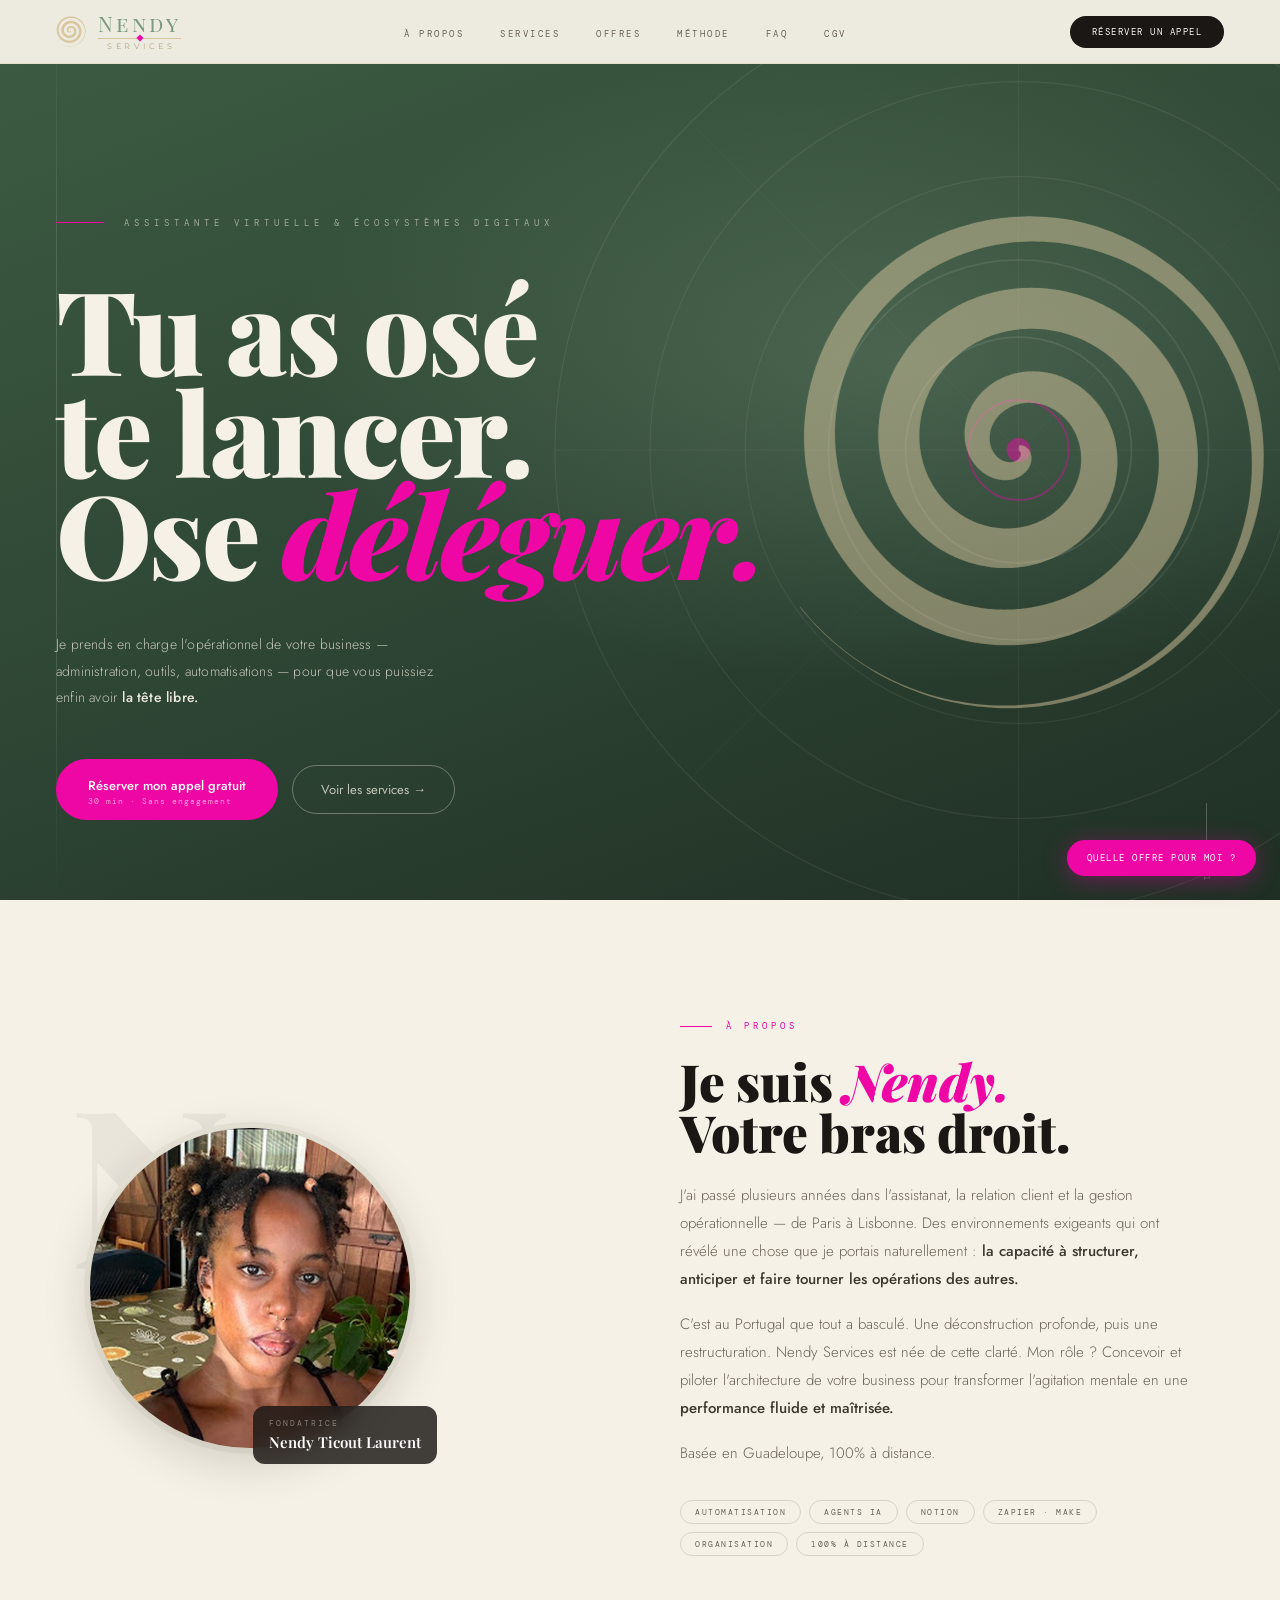
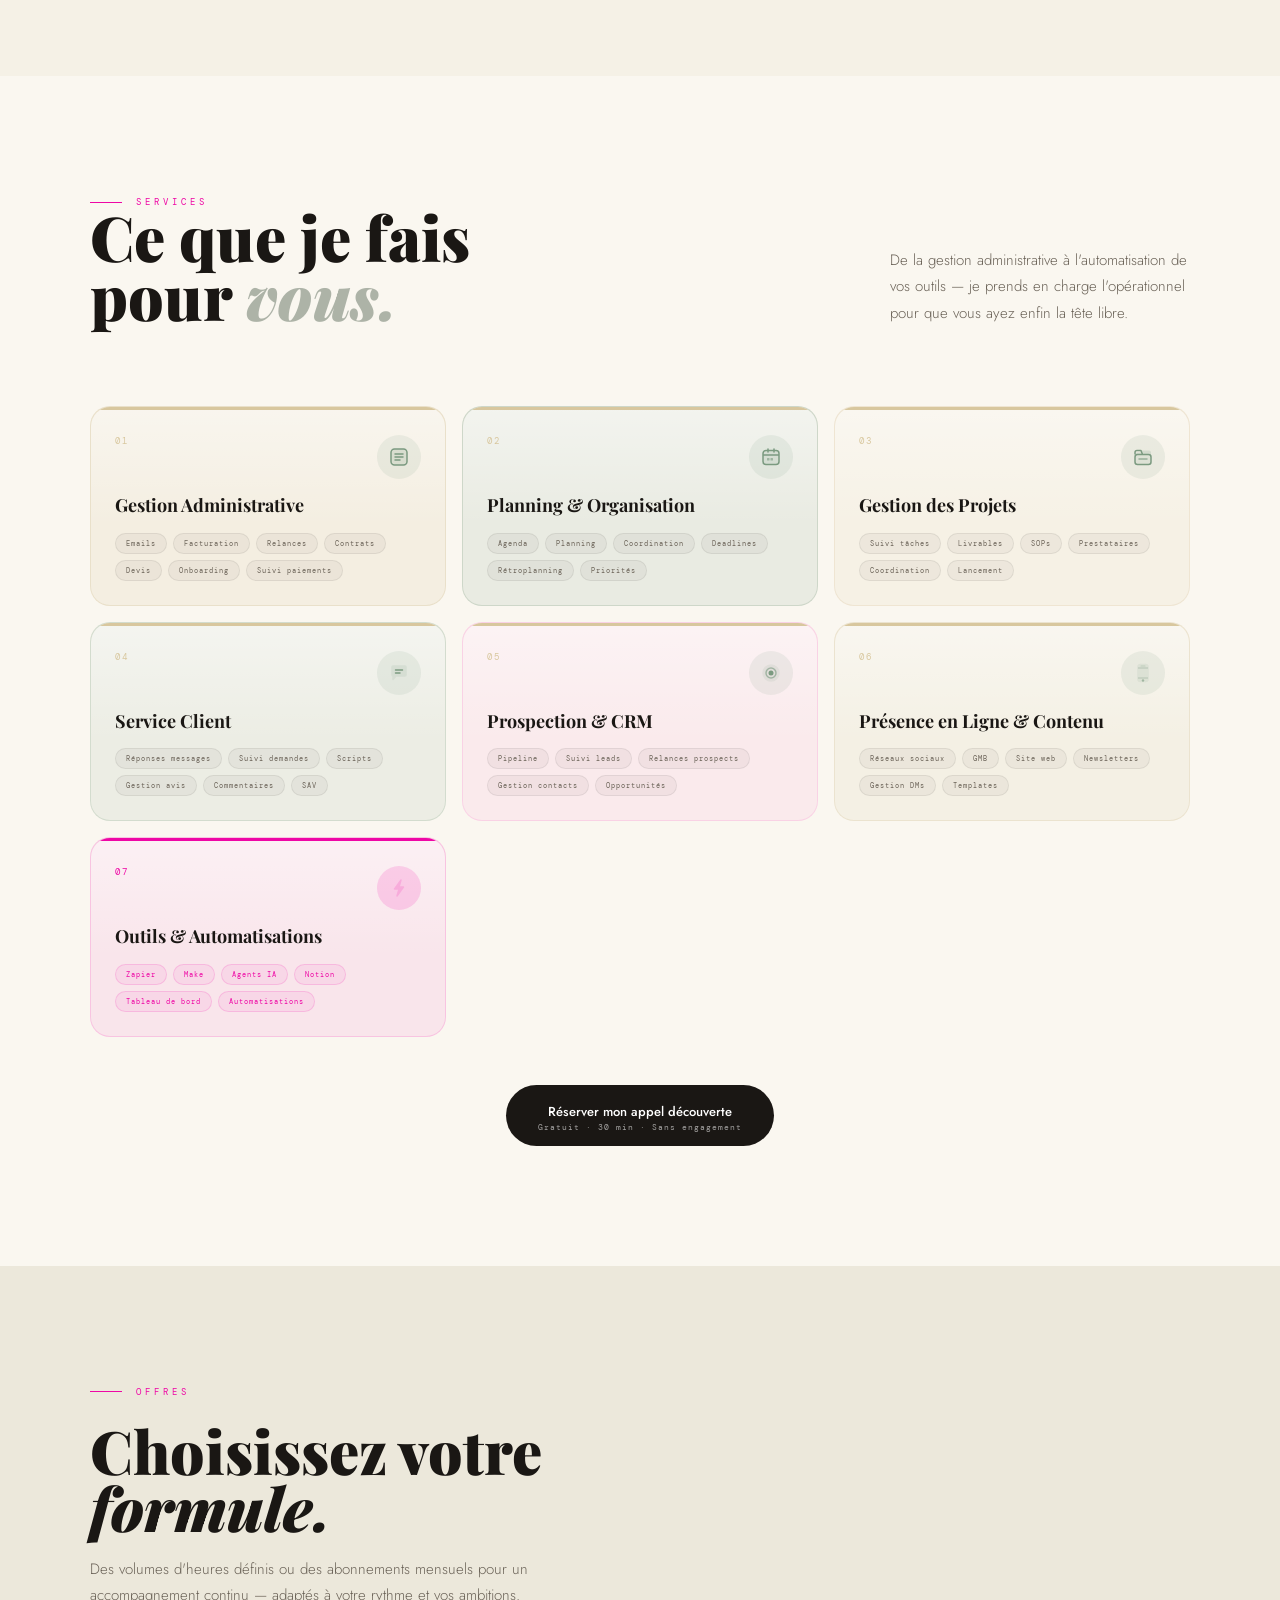
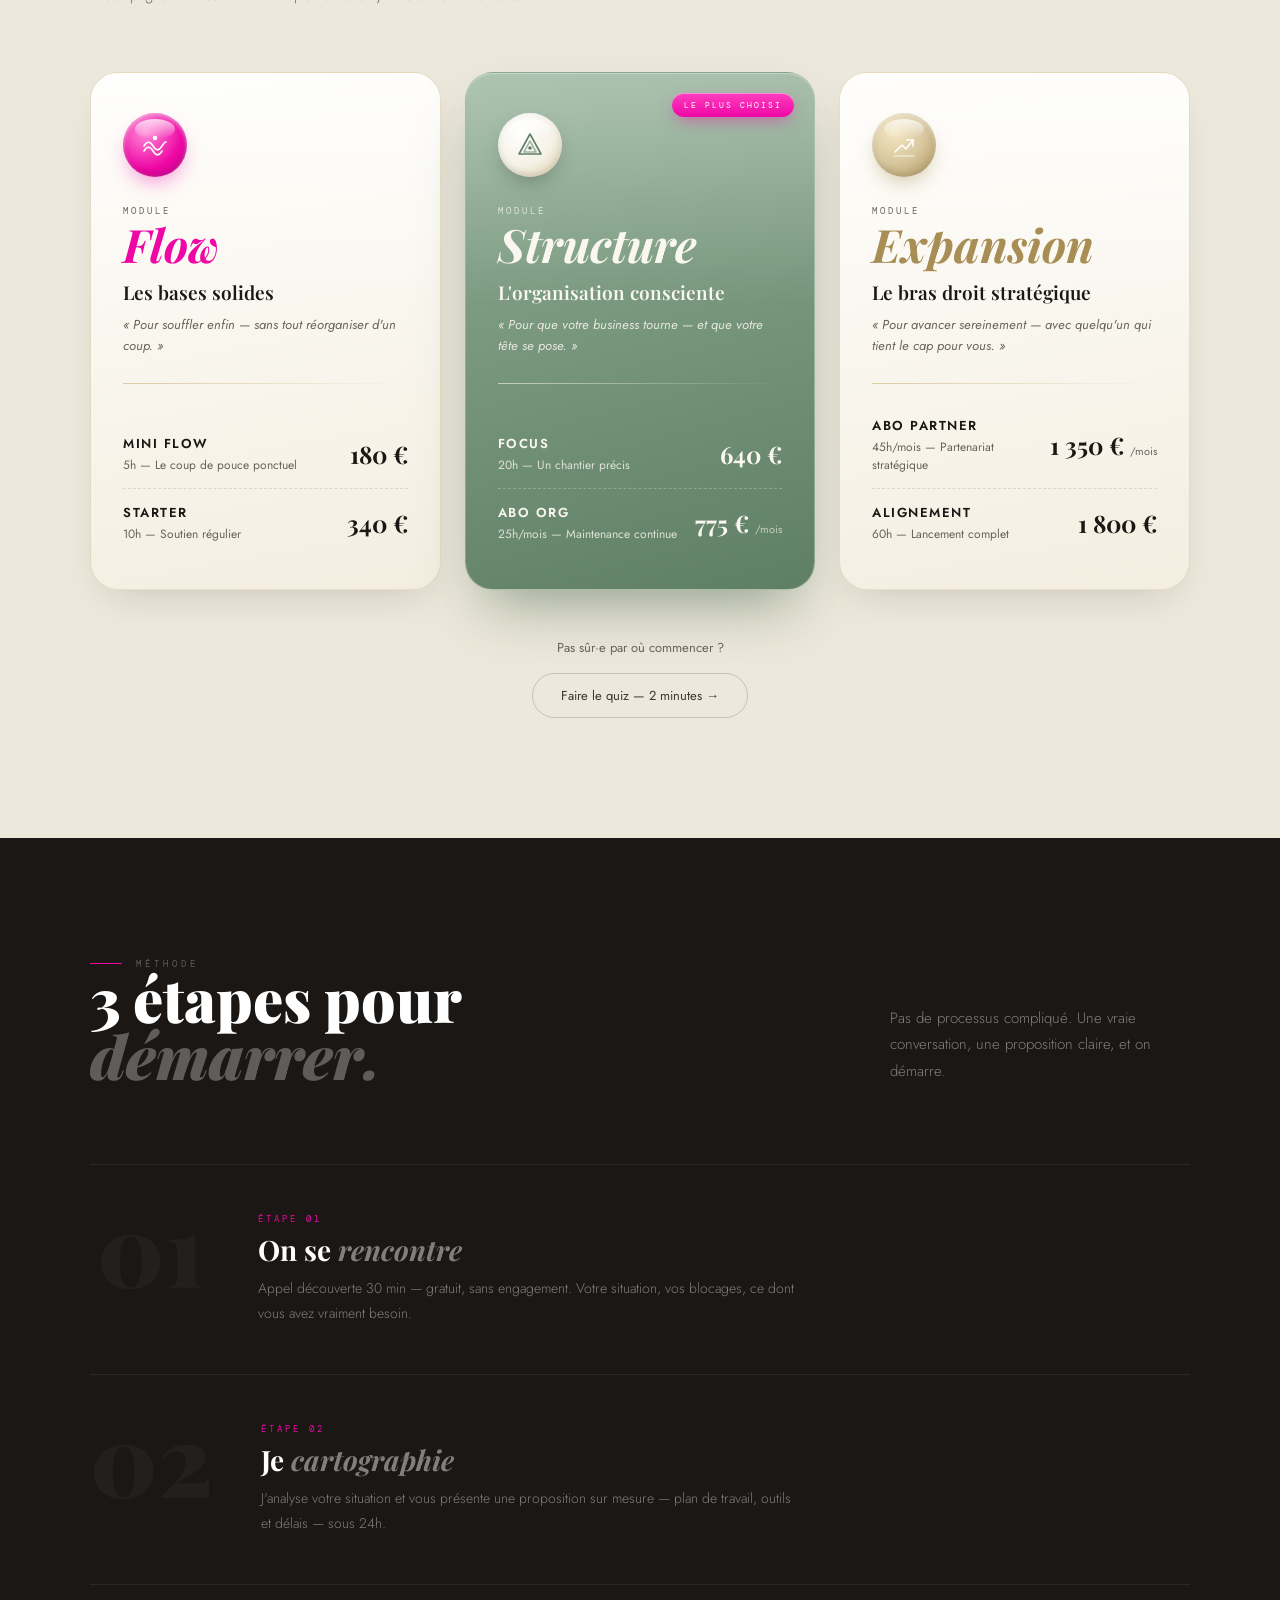
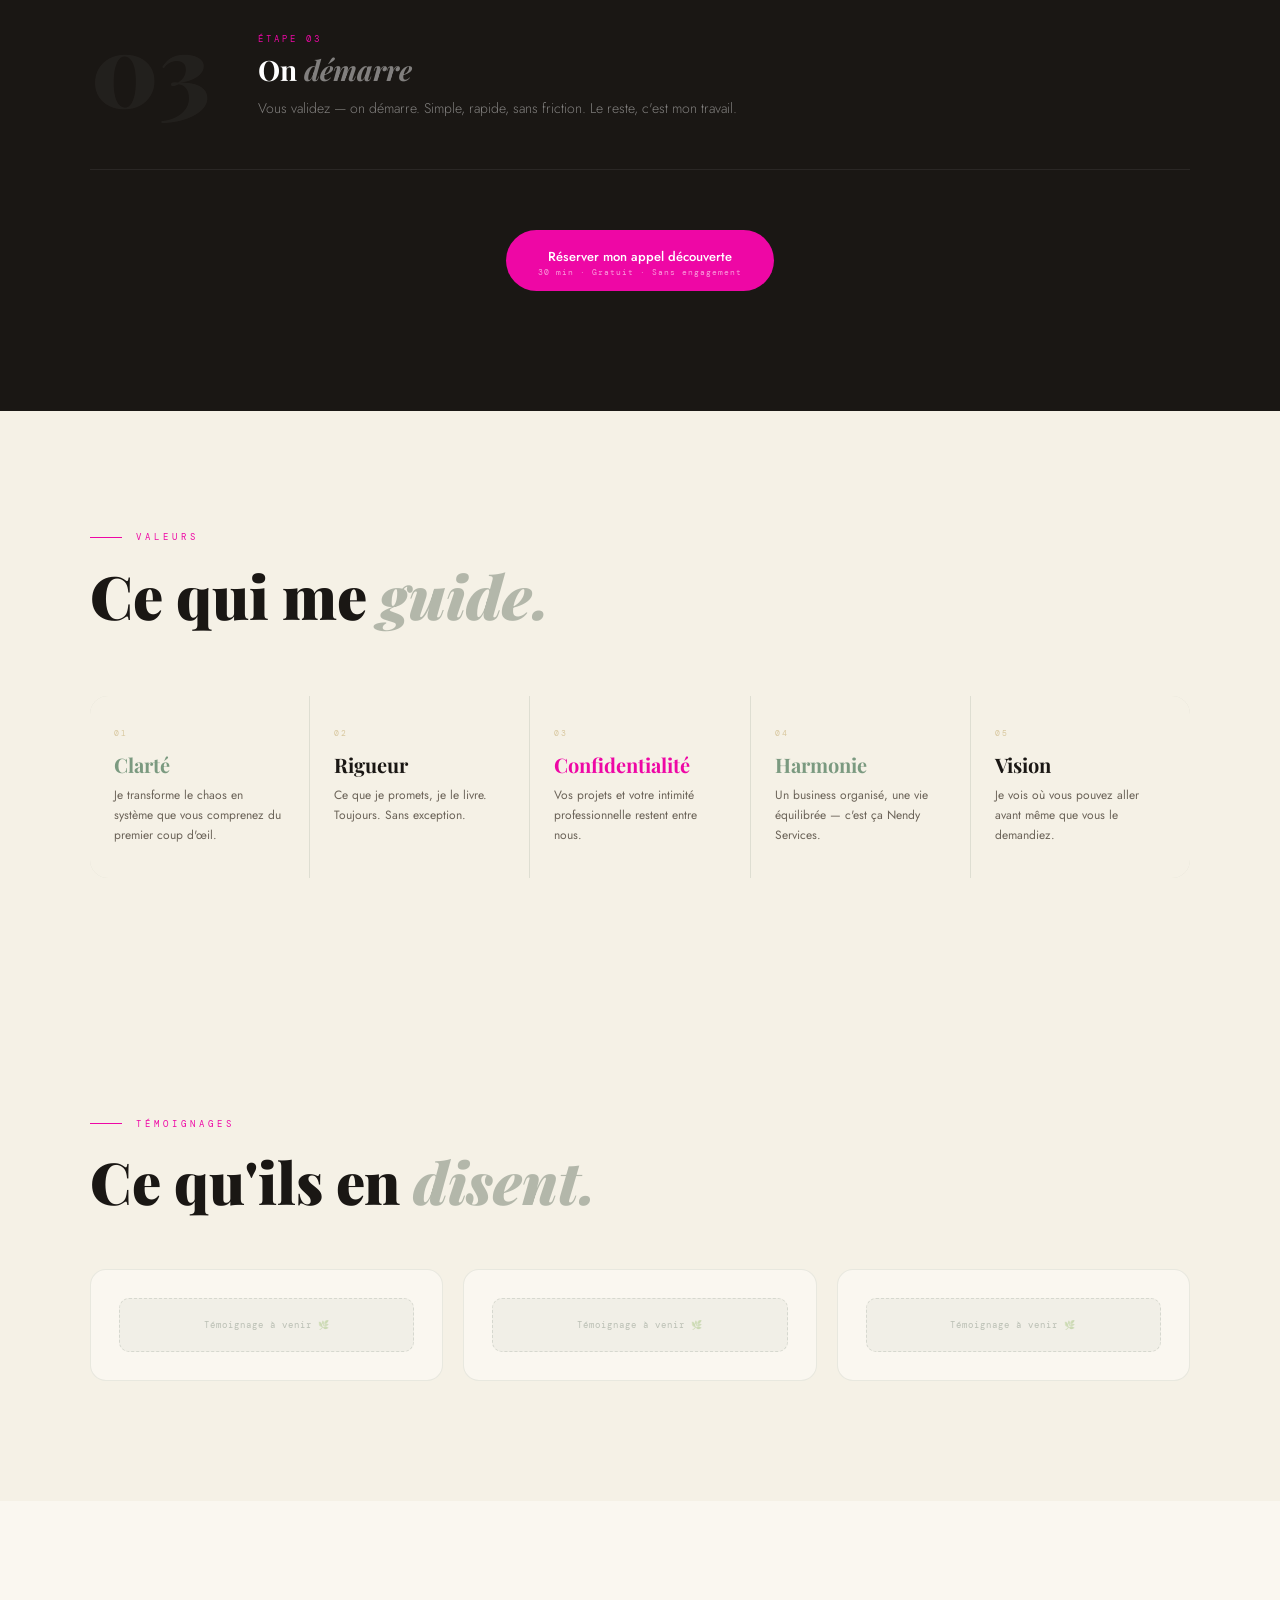
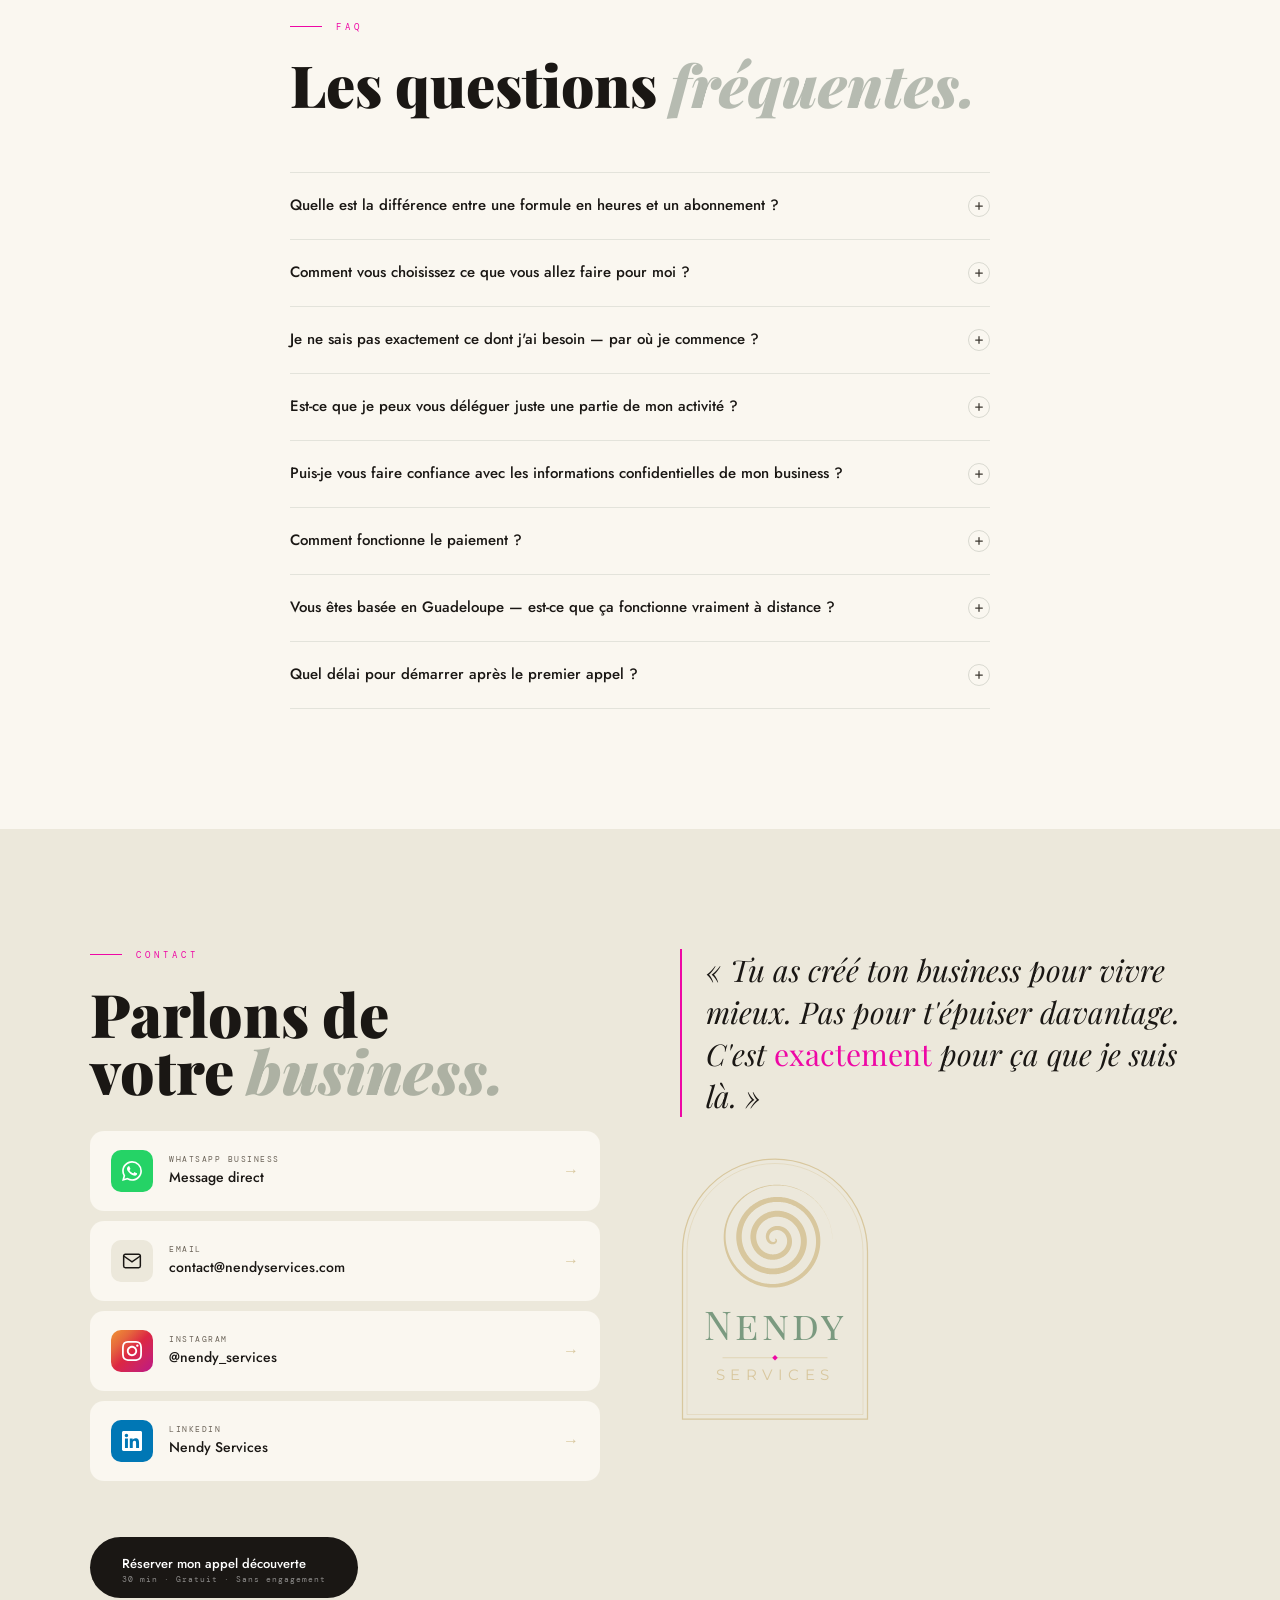
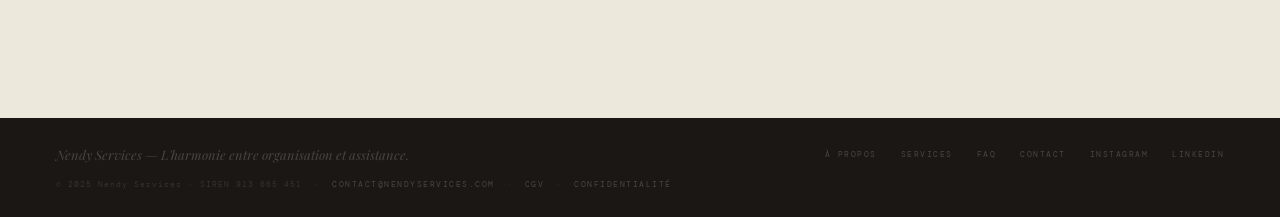
==== index.html @ 677d1569 "Nouveau logo 2026 : spirale en favicon et dans le menu, logo arche dans Contact, spirale du hero Co-" ====
<!DOCTYPE html>
<html lang="fr">
<head>
<meta charset="UTF-8">
<meta name="viewport" content="width=device-width, initial-scale=1.0">
<title>Nendy Services</title>
<link rel="icon" type="image/svg+xml" href="img/nendy-spirale.svg">
<link rel="icon" type="image/png" sizes="512x512" href="img/nendy-spirale-512.png">
<link rel="apple-touch-icon" href="img/apple-touch-icon.png">

<link href="https://fonts.googleapis.com/css2?family=Playfair+Display+SC:wght@400;700&family=Montserrat:wght@400;500&family=Playfair+Display:ital,wght@0,400;0,600;0,700;0,900;1,400;1,700&family=Jost:wght@300;400;500;600&family=DM+Mono:wght@300;400;500&display=swap" rel="stylesheet">

<style>
/* ── TOKENS ── */
:root {
  --bg: #f5f1e6;
  --bg2: #ece8db;
  --fg: #1a1714;
  --fg2: #3d3830;
  --fg3: #6b6358;
  --f: #ee07a5;
  --v: #7b9a80;
  --b: #d8c79e;
  --dark: #1a1714;
  --white: #faf7f0;
  --num: rgba(26,23,20,.05);
}

*, *::before, *::after { box-sizing: border-box; margin: 0; padding: 0; }
html { scroll-behavior: smooth; }

body {
  font-family: 'Jost', sans-serif;
  background: var(--bg);
  color: var(--fg2);
  overflow-x: hidden;
}

::-webkit-scrollbar { width: 3px; }
::-webkit-scrollbar-track { background: var(--bg); }
::-webkit-scrollbar-thumb { background: var(--b); border-radius: 2px; }

/* ── LABEL ── */
.label {
  font-family: 'DM Mono', monospace;
  font-size: 9px; letter-spacing: 4px;
  text-transform: uppercase; color: var(--f);
  display: flex; align-items: center; gap: 14px;
}
.label::before { content:''; width: 32px; height: 1px; background: var(--f); flex-shrink: 0; }

/* ── NAV ── */
.nav {
  position: fixed; top: 0; left: 0; right: 0; z-index: 100;
  padding: 0 56px; height: 64px;
  display: flex; align-items: center; justify-content: space-between;
  background: rgba(245,241,230,.96);
  backdrop-filter: blur(16px);
  border-bottom: 1px solid rgba(216,199,158,.35);
  transition: box-shadow .4s;
}
.nav.solid { box-shadow: 0 6px 24px -12px rgba(26,23,20,.18); }
.nav-logo {
  display: flex; align-items: center; gap: 12px; text-decoration: none;
}
.nav-logo-spiral { width: 30px; height: auto; display: block; }
.nav-logo-text { display: flex; flex-direction: column; align-items: center; line-height: 1; }
.nav-logo-name { font-family: 'Playfair Display SC', 'Playfair Display', serif; font-weight: 400; font-size: 21px; letter-spacing: 3px; color: var(--v); }
.nav-logo-rule { position: relative; width: 100%; height: 1px; background: var(--b); margin: 4px 0 4px; }
.nav-logo-rule::after { content: ''; position: absolute; left: 50%; top: 50%; width: 5px; height: 5px; background: var(--f); transform: translate(-50%,-50%) rotate(45deg); }
.nav-logo-sub { font-family: 'Montserrat', sans-serif; font-weight: 400; font-size: 7.5px; letter-spacing: 3.5px; color: var(--b); text-transform: uppercase; padding-left: 3.5px; filter: brightness(.82); }
.nav-links {
  display: flex; align-items: center; gap: 36px; list-style: none;
}
.nav-links a {
  font-family: 'DM Mono', monospace; font-size: 9px;
  letter-spacing: 2.5px; color: var(--fg3); text-decoration: none;
  text-transform: uppercase; transition: color .2s;
}
.nav-links a:hover { color: var(--fg); }
.nav-cta {
  display: flex; align-items: center; gap: 8px;
  background: var(--fg); border-radius: 100px; padding: 10px 22px;
  text-decoration: none; transition: transform .2s, background .2s;
}
.nav-cta:hover { background: var(--v); transform: translateY(-1px); }
.nav-cta-txt {
  font-family: 'DM Mono', monospace; font-size: 9px;
  letter-spacing: 1.5px; color: var(--white); text-transform: uppercase;
}
.nav-hamburger {
  display: none; flex-direction: column; gap: 5px;
  background: none; border: none; cursor: pointer; padding: 4px;
}
.nav-hamburger span { width: 20px; height: 1.5px; background: var(--fg); border-radius: 1px; }
.mobile-menu {
  display: none; position: fixed; top: 64px; left: 0; right: 0; z-index: 99;
  background: var(--bg); border-bottom: 1px solid rgba(28,51,32,.1);
  padding: 24px 28px; flex-direction: column; gap: 20px;
}
.mobile-menu.open { display: flex; }
.mobile-menu a {
  font-family: 'DM Mono', monospace; font-size: 10px;
  letter-spacing: 2px; color: var(--fg3); text-decoration: none;
  text-transform: uppercase; padding-bottom: 12px;
  border-bottom: 1px solid rgba(28,51,32,.06);
}

/* ── HERO ── */
.hero-spiral { transform-box: fill-box; transform-origin: 47% 48%; animation: spiralIn 2.4s cubic-bezier(.2,.7,.2,1) .2s both; }
@keyframes spiralIn { from { opacity: 0; transform: scale(.86); } to { opacity: .5; transform: scale(1); } }
@media (prefers-reduced-motion: reduce) { .hero-spiral { animation: none; } }
@media (max-width: 768px) { .hero-pattern { opacity: .45; } }


#hero {
  min-height: 100vh;
  background: #4a6b51;
  display: flex; align-items: flex-end;
  padding: 120px 56px 80px;
  position: relative; overflow: hidden;
}

.hero-photo {
  position: absolute; inset: 0;
  background: #4a6b51;
}
.hero-photo::before { display: none; }
.hero-photo::after {
  content: '';
  position: absolute; inset: 0;
  background:
    radial-gradient(ellipse 80% 60% at 70% 40%, rgba(123,154,128,.35) 0%, transparent 60%),
    linear-gradient(160deg, #3d5c43 0%, #2e4534 55%, #1f2f24 100%);
}

.hero-pattern {
  position: absolute; top: 0; right: 0; width: 65%; height: 100%;
  overflow: hidden; z-index: 1; pointer-events: none;
}
.hero-pattern svg { width: 100%; height: 100%; }

.hero-content {
  position: relative; z-index: 2;
  max-width: 820px;
}

.hero-eyebrow {
  font-family: 'DM Mono', monospace; font-size: 9px;
  letter-spacing: 5px; color: rgba(245,241,230,.55);
  text-transform: uppercase; margin-bottom: 48px;
  display: flex; align-items: center; gap: 20px;
}
.hero-eyebrow::before { content:''; width: 48px; height: 1px; background: var(--f); flex-shrink: 0; }

.hero-title {
  font-family: 'Playfair Display', serif;
  font-size: clamp(64px, 9.5vw, 116px);
  font-weight: 900; line-height: .88;
  color: #f5f1e6; margin-bottom: 48px;
  letter-spacing: -2px;
}
.hero-title .italic { font-style: italic; color: rgba(245,241,230,.22); }
.hero-title .accent { color: var(--f); font-style: italic; }

.hero-sub {
  font-size: 14px; color: rgba(245,241,230,.75);
  line-height: 1.9; max-width: 380px; margin-bottom: 48px;
  font-weight: 300; letter-spacing: .2px;
}
.hero-sub strong { color: rgba(245,241,230,.95); font-weight: 500; }

.btn-pill {
  display: inline-flex; align-items: center; gap: 10px;
  background: var(--f); border-radius: 100px;
  padding: 14px 32px; text-decoration: none;
  transition: transform .2s, box-shadow .2s;
}
.btn-pill:hover { transform: translateY(-2px); box-shadow: 0 12px 36px rgba(238,7,165,.3); }
.btn-pill-txt { font-size: 13px; font-weight: 500; color: white; }
.btn-pill-sub { font-family: 'DM Mono', monospace; font-size: 8px; color: rgba(255,255,255,.6); letter-spacing: 1px; display: block; }

.btn-ghost {
  display: inline-flex; align-items: center; gap: 10px;
  border: 1px solid rgba(245,241,230,.35); border-radius: 100px;
  padding: 14px 28px; text-decoration: none;
  font-size: 13px; color: rgba(245,241,230,.75);
  transition: border-color .2s, color .2s;
}
.btn-ghost:hover { border-color: rgba(245,241,230,.9); color: #f5f1e6; }
/* ghost dark = dans les autres sections hors hero */
.ghost-dark {
  border-color: rgba(26,23,20,.2) !important;
  color: var(--fg3) !important;
}
.ghost-dark:hover { border-color: var(--fg) !important; color: var(--fg) !important; }

.hero-actions { display: flex; align-items: center; gap: 14px; flex-wrap: wrap; }

.hero-scroll {
  position: absolute; bottom: 32px; right: 56px; z-index: 2;
  display: flex; flex-direction: column; align-items: center; gap: 8px;
}
.hero-scroll-line { width: 1px; height: 48px; background: rgba(245,241,230,.25); }
.hero-scroll-txt { font-family: 'DM Mono', monospace; font-size: 7px; letter-spacing: 2px; color: rgba(245,241,230,.35); transform: rotate(90deg); }

/* ── SECTION ── */
section { padding: 120px 56px; }

/* ── À PROPOS ── */
#apropos { background: var(--bg); overflow: hidden; }

.apropos-grid {
  max-width: 1100px; margin: 0 auto;
  display: grid; grid-template-columns: 1fr 1fr; gap: 80px; align-items: center;
}

.apropos-left { position: relative; }

.apropos-num {
  font-family: 'Playfair Display', serif;
  font-size: 220px; font-weight: 900; color: var(--num);
  line-height: 1; position: absolute; top: -60px; left: -20px;
  user-select: none; pointer-events: none; z-index: 0;
}

.apropos-img-wrap {
  position: relative; z-index: 1;
  width: 320px; height: 320px;
  border-radius: 50%;
  overflow: hidden;
  box-shadow: 0 12px 48px rgba(26,23,20,.18), 0 0 0 6px var(--bg2);
}
.apropos-img-wrap img {
  width: 100%; height: 100%; object-fit: cover; object-position: center center;
  transition: transform .6s;
}
.apropos-img-wrap:hover img { transform: scale(1.04); }

.apropos-badge {
  position: absolute; bottom: -16px; left: 50%; transform: translateX(-50%); z-index: 2; white-space: nowrap;
  background: rgba(26,23,20,.82); backdrop-filter: blur(12px);
  border-radius: 12px; padding: 12px 16px;
}
.apropos-badge-label { font-family: 'DM Mono', monospace; font-size: 8px; letter-spacing: 2px; color: rgba(255,255,255,.4); text-transform: uppercase; margin-bottom: 4px; }
.apropos-badge-val { font-family: 'Playfair Display', serif; font-size: 15px; color: white; font-weight: 600; }

.apropos-right {}
.apropos-title {
  font-family: 'Playfair Display', serif;
  font-size: clamp(38px, 4vw, 52px); font-weight: 900;
  color: var(--fg); line-height: 1.0; margin: 24px 0 24px;
  text-wrap: balance;
}
.apropos-title em { color: var(--f); font-style: italic; }

.apropos-p { font-size: 15px; color: var(--fg3); line-height: 1.85; margin-bottom: 18px; font-weight: 300; }
.apropos-p strong { color: var(--fg2); font-weight: 500; }

.apropos-tags { display: flex; flex-wrap: wrap; gap: 8px; margin-top: 32px; }
.apropos-tag {
  font-family: 'DM Mono', monospace; font-size: 8px; letter-spacing: 1.5px;
  padding: 6px 14px; border-radius: 100px; text-transform: uppercase;
  border: 1px solid rgba(28,51,32,.15); color: var(--fg3);
  transition: border-color .2s, color .2s;
}
.apropos-tag:hover { border-color: var(--v); color: var(--v); }

/* ── SERVICES ── */
#services { background: var(--white); }

.services-header {
  max-width: 1100px; margin: 0 auto 80px;
  display: flex; align-items: flex-end; justify-content: space-between; gap: 40px; flex-wrap: wrap;
}
.services-title {
  font-family: 'Playfair Display', serif;
  font-size: clamp(40px, 5vw, 62px); font-weight: 900;
  color: var(--fg); line-height: .95;
}
.services-title em { font-style: italic; color: rgba(28,51,32,.35); }

.services-desc { font-size: 15px; color: var(--fg3); max-width: 300px; line-height: 1.75; font-weight: 300; }

.services-list {
  max-width: 1100px; margin: 0 auto;
  display: grid;
  grid-template-columns: repeat(3, 1fr);
  gap: 16px;
}

.service-card {
  background: var(--white);
  border: 1px solid rgba(26,23,20,.08);
  border-radius: 20px;
  padding: 28px 24px 24px;
  display: flex; flex-direction: column; gap: 16px;
  transition: transform .25s, box-shadow .25s, border-color .25s;
  position: relative; overflow: hidden;
}
/* Reflet glossy en haut */
.service-card::after {
  content: '';
  position: absolute; top: 0; left: 0; right: 0; height: 60%;
  background: linear-gradient(180deg, rgba(255,255,255,.45) 0%, rgba(255,255,255,0) 100%);
  pointer-events: none; border-radius: 20px 20px 0 0;
  z-index: 0;
}
.service-card > * { position: relative; z-index: 1; }
/* Barre top */
.service-card::before {
  content: '';
  position: absolute; top: 0; left: 0; right: 0; height: 3px;
  background: var(--b);
  transition: background .25s;
  z-index: 2;
}
/* Couleurs de fond alternées dans les tons charte */
.service-card:nth-child(1) { background: rgba(216,199,158,.18); border-color: rgba(216,199,158,.35); }
.service-card:nth-child(2) { background: rgba(123,154,128,.13); border-color: rgba(123,154,128,.25); }
.service-card:nth-child(3) { background: rgba(216,199,158,.12); border-color: rgba(216,199,158,.28); }
.service-card:nth-child(4) { background: rgba(123,154,128,.10); border-color: rgba(123,154,128,.22); }
.service-card:nth-child(5) { background: rgba(238,7,165,.05); border-color: rgba(238,7,165,.10); }
.service-card:nth-child(6) { background: rgba(216,199,158,.15); border-color: rgba(216,199,158,.30); }
.service-card:nth-child(7) { background: rgba(238,7,165,.07); border-color: rgba(238,7,165,.15); }
.service-card:hover {
  transform: translateY(-4px);
  box-shadow: 0 16px 40px rgba(26,23,20,.1);
}
.service-card:hover::before { background: var(--f); }
.service-card.special::before { background: var(--f); }
.service-card.special { border-color: rgba(238,7,165,.15); background: rgba(238,7,165,.07); }

.service-card-top {
  display: flex; align-items: flex-start; justify-content: space-between;
}
.service-num {
  font-family: 'DM Mono', monospace; font-size: 9px;
  letter-spacing: 2px; color: var(--b);
}
.service-card.special .service-num { color: var(--f); }
.service-card.special .service-name { color: var(--fg) !important; }

.service-icon {
  width: 44px; height: 44px; border-radius: 50%;
  background: rgba(123,154,128,.12);
  display: flex; align-items: center; justify-content: center;
  color: var(--v);
  flex-shrink: 0;
  transition: background .25s, color .25s;
}
.service-card:hover .service-icon { background: rgba(238,7,165,.12); color: var(--f); }
.service-card.special .service-icon { background: rgba(238,7,165,.15); color: var(--f); }

.service-name {
  font-family: 'Playfair Display', serif;
  font-size: 18px; font-weight: 700;
  color: var(--fg); line-height: 1.2;
}
.service-card.special .service-name { color: var(--f); }

.service-chips {
  display: flex; flex-wrap: wrap; gap: 6px;
}
.service-chip {
  font-family: 'DM Mono', monospace; font-size: 7px;
  padding: 5px 10px; border-radius: 100px; letter-spacing: 1px;
  background: rgba(26,23,20,.04); color: var(--fg3);
  border: 1px solid rgba(26,23,20,.07);
}
.service-card.special .service-chip {
  background: rgba(238,7,165,.06); color: var(--f);
  border-color: rgba(238,7,165,.15);
}

/* ── OFFRES ── */
#offres { background: var(--bg2); }

.offres-header { max-width: 1100px; margin: 0 auto 64px; }
.offres-title {
  font-family: 'Playfair Display', serif;
  font-size: clamp(40px, 5vw, 60px); font-weight: 900;
  color: var(--fg); line-height: .95; margin: 24px 0 20px;
}
.offres-sub { font-size: 15px; color: var(--fg3); max-width: 520px; line-height: 1.75; font-weight: 300; }
.offres-rate {
  display: inline-flex; align-items: baseline; gap: 10px; margin-top: 22px;
  padding: 10px 18px; border-radius: 100px;
  background: var(--white); border: 1px solid rgba(216,199,158,.6);
  font-family: 'DM Mono', monospace; font-size: 10px; letter-spacing: 2px; text-transform: uppercase; color: var(--fg3);
}
.offres-rate strong { font-family: 'Playfair Display', serif; font-size: 20px; letter-spacing: 0; text-transform: none; color: var(--fg); font-weight: 700; }

.offres-grid {
  max-width: 1100px; margin: 0 auto;
  display: grid; grid-template-columns: repeat(3, 1fr); gap: 24px;
  align-items: stretch;
}

.offre-card {
  position: relative; overflow: hidden;
  display: flex; flex-direction: column;
  padding: 40px 32px 32px;
  border-radius: 28px;
  background: linear-gradient(170deg, #fdfbf5 0%, var(--white) 45%, #f3eee0 100%);
  border: 1px solid rgba(216,199,158,.55);
  box-shadow: 0 1px 0 rgba(255,255,255,.9) inset, 0 18px 40px -18px rgba(26,23,20,.18);
  transition: transform .3s, box-shadow .3s;
}
.offre-card::before { /* reflet glossy */
  content: ''; position: absolute; inset: 0 0 auto 0; height: 45%;
  background: linear-gradient(180deg, rgba(255,255,255,.7), rgba(255,255,255,0));
  pointer-events: none;
}
.offre-card > * { position: relative; }
.offre-card:hover { transform: translateY(-6px); box-shadow: 0 1px 0 rgba(255,255,255,.9) inset, 0 28px 56px -20px rgba(26,23,20,.25); }

/* Carte phare : vert sauge, surélevée (quinconce) */
.offre-card.featured {
  background: linear-gradient(165deg, #8fae94 0%, #7b9a80 40%, #5f7f65 100%);
  border-color: rgba(255,255,255,.25);
  box-shadow: 0 1px 0 rgba(255,255,255,.35) inset, 0 30px 60px -20px rgba(63,92,68,.55);
  color: var(--white);
}
.offre-card.featured::before { background: linear-gradient(180deg, rgba(255,255,255,.28), rgba(255,255,255,0)); }
.offre-card.featured:hover { transform: translateY(-6px); }
.offre-badge {
  position: absolute; top: 20px; right: 20px;
  font-family: 'DM Mono', monospace; font-size: 8px; letter-spacing: 2px; text-transform: uppercase;
  padding: 7px 12px; border-radius: 100px;
  background: linear-gradient(180deg, #ff3fbf, var(--f)); color: white;
  box-shadow: 0 6px 16px -4px rgba(238,7,165,.5), 0 1px 0 rgba(255,255,255,.4) inset;
}

/* Médaillon glossy */
.offre-medal {
  width: 64px; height: 64px; border-radius: 50%;
  display: flex; align-items: center; justify-content: center;
  margin-bottom: 28px; position: relative; color: white;
  box-shadow: 0 10px 22px -8px var(--medal-shadow), 0 -2px 6px rgba(0,0,0,.12) inset, 0 2px 4px rgba(255,255,255,.6) inset;
}
.offre-medal::after {
  content: ''; position: absolute; top: 6px; left: 12px; width: 40px; height: 20px; border-radius: 50%;
  background: linear-gradient(180deg, rgba(255,255,255,.75), rgba(255,255,255,0));
}
.offre-medal svg { width: 28px; height: 28px; position: relative; z-index: 1; }
.medal-flow { background: radial-gradient(circle at 35% 30%, #ff8ad6, #ee07a5 60%, #b8057f); --medal-shadow: rgba(238,7,165,.55); }
.medal-structure { background: radial-gradient(circle at 35% 30%, #ffffff, #f5f1e6 55%, #d8c79e); color: #5f7f65; --medal-shadow: rgba(26,23,20,.35); }
.medal-expansion { background: radial-gradient(circle at 35% 30%, #f3e6c2, #d8c79e 50%, #a88d55); --medal-shadow: rgba(168,141,85,.6); }

/* Titres mis en lumière */
.offre-module {
  font-family: 'DM Mono', monospace; font-size: 9px; letter-spacing: 3px; text-transform: uppercase;
  color: var(--fg3); margin-bottom: 4px;
}
.offre-module-name {
  font-family: 'Playfair Display', serif; font-style: italic; font-weight: 700;
  font-size: 46px; line-height: 1; margin-bottom: 14px;
}
.offre-card.flow .offre-module-name { color: var(--f); }
.offre-card.expansion .offre-module-name { color: #a88d55; }
.offre-name {
  font-family: 'Playfair Display', serif; font-size: 19px; font-weight: 600;
  color: var(--fg); line-height: 1.25; margin-bottom: 10px;
}
.offre-citation { font-size: 13px; font-style: italic; line-height: 1.6; color: var(--fg3); min-height: 42px; }
.offre-card.featured .offre-module { color: rgba(250,247,240,.75); }
.offre-card.featured .offre-module-name,
.offre-card.featured .offre-name { color: var(--white); }
.offre-card.featured .offre-citation { color: rgba(250,247,240,.85); }

.offre-sep { height: 1px; margin: auto 0 18px; margin-top: 26px; background: linear-gradient(90deg, rgba(216,199,158,.9), rgba(216,199,158,0)); }
.offre-card.featured .offre-sep { background: linear-gradient(90deg, rgba(250,247,240,.6), rgba(250,247,240,0)); }

.offre-packs { display: flex; flex-direction: column; margin-top: auto; }
.offre-pack {
  display: flex; justify-content: space-between; align-items: center; gap: 12px;
  padding: 14px 0; border-bottom: 1px dashed rgba(26,23,20,.12);
}
.offre-pack:last-child { border-bottom: 0; }
.offre-card.featured .offre-pack { border-color: rgba(250,247,240,.25); }
.offre-pack-code { font-family: 'Jost', sans-serif; font-size: 13px; font-weight: 600; letter-spacing: 1.5px; text-transform: uppercase; color: var(--fg); }
.offre-pack-desc { font-size: 12px; color: var(--fg3); margin-top: 3px; }
.offre-card.featured .offre-pack-code { color: var(--white); }
.offre-card.featured .offre-pack-desc { color: rgba(250,247,240,.8); }
.offre-price-wrap { text-align: right; flex-shrink: 0; }
.offre-price { font-family: 'Playfair Display', serif; font-size: 24px; font-weight: 700; color: var(--fg); white-space: nowrap; font-variant-numeric: tabular-nums; }
.offre-price .mois { font-family: 'Jost', sans-serif; font-size: 11px; font-weight: 400; opacity: .65; }
.offre-rate { font-family: 'DM Mono', monospace; font-size: 9px; letter-spacing: 1px; color: var(--v); margin-top: 2px; }
.offre-card.featured .offre-price { color: var(--white); }
.offre-card.featured .offre-rate { color: #f3e6c2; }

/* ── MÉTHODE ── */
#methode { background: var(--fg); }

.methode-header {
  max-width: 1100px; margin: 0 auto 80px;
  display: flex; align-items: flex-end; justify-content: space-between; gap: 40px; flex-wrap: wrap;
}
.methode-title {
  font-family: 'Playfair Display', serif;
  font-size: clamp(40px, 5vw, 60px); font-weight: 900;
  color: white; line-height: .95;
}
.methode-title em { font-style: italic; color: rgba(255,255,255,.3); }
.methode-desc { font-size: 15px; color: rgba(255,255,255,.45); max-width: 300px; line-height: 1.75; font-weight: 300; }

.methode-steps { max-width: 1100px; margin: 0 auto; }

.methode-step {
  display: flex; align-items: flex-start; gap: 48px;
  padding: 48px 0;
  border-top: 1px solid rgba(255,255,255,.07);
  position: relative;
}
.methode-step:last-child { border-bottom: 1px solid rgba(255,255,255,.07); }

.step-num-big {
  font-family: 'Playfair Display', serif;
  font-size: 100px; font-weight: 900;
  color: rgba(255,255,255,.04); line-height: 1;
  flex-shrink: 0; min-width: 120px; text-align: center;
  margin-top: -16px;
}
.step-content {}
.step-label { font-family: 'DM Mono', monospace; font-size: 9px; letter-spacing: 3px; color: var(--f); text-transform: uppercase; margin-bottom: 10px; }
.step-title { font-family: 'Playfair Display', serif; font-size: 28px; font-weight: 700; color: white; margin-bottom: 10px; line-height: 1.1; }
.step-title em { font-style: italic; color: rgba(255,255,255,.45); }
.step-desc { font-size: 14px; color: rgba(255,255,255,.45); line-height: 1.8; max-width: 540px; font-weight: 300; }

/* ── VALEURS ── */
#valeurs { background: var(--bg); }

.valeurs-header { max-width: 1100px; margin: 0 auto 72px; }
.valeurs-title {
  font-family: 'Playfair Display', serif;
  font-size: clamp(40px, 5vw, 60px); font-weight: 900;
  color: var(--fg); line-height: .95; margin: 24px 0;
}
.valeurs-title em { font-style: italic; color: rgba(28,51,32,.3); }

.valeurs-grid {
  max-width: 1100px; margin: 0 auto;
  display: grid; grid-template-columns: repeat(5, 1fr);
  gap: 1px; background: rgba(28,51,32,.1);
  border-radius: 18px; overflow: hidden;
}
.val-item {
  background: var(--bg); padding: 32px 24px;
  transition: background .2s;
}
.val-item:hover { background: var(--white); }
.val-num { font-family: 'DM Mono', monospace; font-size: 8px; letter-spacing: 2px; color: var(--b); margin-bottom: 16px; }
.val-name { font-family: 'Playfair Display', serif; font-size: 20px; font-weight: 700; color: var(--fg); margin-bottom: 10px; line-height: 1.1; }
.val-name.f { color: var(--f); }
.val-name.v { color: var(--v); }

.val-desc { font-size: 12px; color: var(--fg3); line-height: 1.65; }

/* ── FAQ ── */
#faq { background: var(--white); }

.faq-header { max-width: 700px; margin: 0 auto 60px; }
.faq-title {
  font-family: 'Playfair Display', serif;
  font-size: clamp(40px, 5vw, 58px); font-weight: 900;
  color: var(--fg); line-height: .95; margin: 24px 0;
}
.faq-title em { font-style: italic; color: rgba(28,51,32,.3); }

.faq-list { max-width: 700px; margin: 0 auto; }

.faq-item { border-top: 1px solid rgba(28,51,32,.1); }
.faq-item:last-child { border-bottom: 1px solid rgba(28,51,32,.1); }

.faq-q {
  display: flex; justify-content: space-between; align-items: center;
  padding: 22px 0; cursor: pointer; gap: 20px;
}
.faq-q-txt { font-size: 15px; font-weight: 500; color: var(--fg); line-height: 1.4; }
.faq-icon {
  width: 22px; height: 22px; border-radius: 50%;
  border: 1px solid rgba(28,51,32,.15);
  display: flex; align-items: center; justify-content: center;
  flex-shrink: 0; transition: transform .3s, background .2s, border-color .2s;
}
.faq-icon svg { width: 10px; height: 10px; }
.faq-item.open .faq-icon { transform: rotate(45deg); background: var(--f); border-color: var(--f); }
.faq-item.open .faq-icon svg path { stroke: white; }
.faq-answer { max-height: 0; overflow: hidden; transition: max-height .35s ease; }
.faq-answer-inner { padding: 0 0 20px; font-size: 14px; color: var(--fg3); line-height: 1.8; font-weight: 300; }
.faq-item.open .faq-answer { max-height: 300px; }

/* ── CONTACT ── */
#contact { background: var(--bg2); }

.contact-grid {
  max-width: 1100px; margin: 0 auto;
  display: grid; grid-template-columns: 1fr 1fr; gap: 80px; align-items: start;
}
.contact-title {
  font-family: 'Playfair Display', serif;
  font-size: clamp(40px, 5vw, 60px); font-weight: 900;
  color: var(--fg); line-height: .95; margin: 24px 0 32px;
}
.contact-title em { font-style: italic; color: rgba(28,51,32,.3); }

.contact-links { display: flex; flex-direction: column; gap: 10px; margin-bottom: 32px; }

.contact-link {
  display: flex; align-items: center; gap: 16px;
  background: var(--white); border-radius: 14px; padding: 18px 20px;
  text-decoration: none; border: 1px solid transparent;
  transition: border-color .2s, transform .2s;
}
.contact-link:hover { border-color: rgba(28,51,32,.12); transform: translateX(4px); }

.contact-link-icon {
  width: 42px; height: 42px; border-radius: 10px;
  display: flex; align-items: center; justify-content: center; flex-shrink: 0;
}
.contact-link-icon svg { width: 20px; height: 20px; }
.contact-link-label { font-family: 'DM Mono', monospace; font-size: 8px; letter-spacing: 1.5px; color: var(--fg3); text-transform: uppercase; display: block; margin-bottom: 3px; }
.contact-link-val { font-size: 14px; font-weight: 500; color: var(--fg); display: block; }
.contact-link-arrow { margin-left: auto; color: var(--b); font-size: 16px; }

.contact-right {}
.contact-quote {
  font-family: 'Playfair Display', serif;
  font-size: clamp(22px, 2.5vw, 30px); font-style: italic;
  color: var(--fg); line-height: 1.4; margin-bottom: 40px;
  border-left: 2px solid var(--f); padding-left: 24px;
}
.contact-quote em { color: var(--f); font-style: normal; }

.contact-sig { display: block; width: 190px; height: auto; margin-top: 8px; }

.contact-cta {
  display: inline-flex; align-items: center; gap: 10px;
  background: var(--fg); border-radius: 100px; padding: 14px 32px;
  text-decoration: none; transition: transform .2s, background .2s;
  margin-top: 24px;
}
.contact-cta:hover { background: var(--v); transform: translateY(-2px); }
.contact-cta-txt { font-size: 13px; font-weight: 500; color: white; }
.contact-cta-sub { font-family: 'DM Mono', monospace; font-size: 8px; color: rgba(255,255,255,.5); letter-spacing: 1px; display: block; }

/* ── FOOTER ── */
footer {
  background: var(--dark); padding: 28px 56px;
  display: flex; align-items: center; justify-content: space-between; flex-wrap: wrap; gap: 16px;
}
.footer-sig { font-family: 'Playfair Display', serif; font-size: 13px; font-style: italic; color: rgba(255,255,255,.2); }
.footer-links { display: flex; gap: 24px; }
.footer-link { font-family: 'DM Mono', monospace; font-size: 8px; letter-spacing: 1.5px; color: rgba(255,255,255,.2); text-decoration: none; text-transform: uppercase; transition: color .2s; }
.footer-link:hover { color: rgba(255,255,255,.5); }
.footer-legal { font-family: 'DM Mono', monospace; font-size: 8px; letter-spacing: 1px; color: rgba(255,255,255,.12); display: flex; gap: 12px; align-items: center; flex-wrap: wrap; }

/* ── QUIZ TRIGGER ── */
.quiz-trigger {
  position: fixed; bottom: 24px; right: 24px; z-index: 50;
  background: var(--f); border: none; border-radius: 100px;
  padding: 12px 20px; cursor: pointer;
  display: flex; align-items: center; gap: 8px;
  box-shadow: 0 4px 24px rgba(238,7,165,.35);
  transition: transform .2s, box-shadow .2s;
}
.quiz-trigger:hover { transform: translateY(-2px); box-shadow: 0 8px 32px rgba(238,7,165,.45); }
.quiz-trigger-txt { font-family: 'DM Mono', monospace; font-size: 9px; letter-spacing: 1.5px; color: white; text-transform: uppercase; }

/* ── QUIZ MODAL ── */
.quiz-modal-overlay {
  position: fixed; inset: 0; background: rgba(17,24,16,.96);
  z-index: 200; display: flex; align-items: center; justify-content: center; padding: 20px;
  opacity: 0; pointer-events: none; transition: opacity .3s;
}
.quiz-modal-overlay.open { opacity: 1; pointer-events: all; }
.quiz-modal {
  background: #111810; border-radius: 20px; width: 100%; max-width: 640px;
  max-height: 90vh; overflow-y: auto; border: 1px solid rgba(255,255,255,.06);
  transform: translateY(20px); transition: transform .3s;
}
.quiz-modal-overlay.open .quiz-modal { transform: translateY(0); }
.quiz-modal-header {
  padding: 20px 24px 16px; display: flex; align-items: center; justify-content: space-between;
  border-bottom: 1px solid rgba(255,255,255,.06);
}
.quiz-modal-logo { font-family: 'Playfair Display', serif; font-size: 14px; font-weight: 700; color: var(--v); }
.quiz-modal-logo small { font-family: 'DM Mono', monospace; font-size: 6px; letter-spacing: 3px; color: rgba(255,255,255,.2); display: block; }
.quiz-modal-close { width: 30px; height: 30px; border-radius: 50%; background: rgba(255,255,255,.06); border: none; color: rgba(255,255,255,.4); cursor: pointer; font-size: 14px; display: flex; align-items: center; justify-content: center; }
.quiz-modal-progress { padding: 16px 24px 0; }
.quiz-modal-body { padding: 0 24px 24px; }
.qm-eyebrow { font-family: 'DM Mono', monospace; font-size: 7px; letter-spacing: 3px; text-transform: uppercase; color: var(--f); margin: 24px 0 10px; display: flex; align-items: center; gap: 8px; }
.qm-eyebrow::before { content:''; width: 16px; height: 1px; background: var(--f); }
.qm-title { font-family: 'Playfair Display', serif; font-size: 22px; font-weight: 700; line-height: 1.2; color: white; margin-bottom: 6px; }
.qm-title em { color: var(--v); font-style: italic; }
.qm-sub { font-size: 12px; color: rgba(255,255,255,.35); line-height: 1.65; margin-bottom: 20px; }
.qm-options { display: flex; flex-direction: column; gap: 8px; }
.qm-option { background: rgba(255,255,255,.04); border: 1px solid rgba(255,255,255,.07); border-radius: 12px; padding: 14px 18px; cursor: pointer; transition: all .2s; display: flex; align-items: center; gap: 12px; }
.qm-option:hover { border-color: rgba(74,122,82,.4); }
.qm-option.selected { border-color: var(--v); background: rgba(74,122,82,.1); }
.qm-option.selected .qm-opt-check { background: var(--v); border-color: var(--v); }
.qm-opt-emoji { font-size: 17px; flex-shrink: 0; }
.qm-opt-label { font-size: 13px; font-weight: 500; color: white; line-height: 1.3; margin-bottom: 1px; }
.qm-opt-sub { font-size: 10px; color: rgba(255,255,255,.35); line-height: 1.4; }
.qm-opt-check { width: 18px; height: 18px; border-radius: 50%; border: 1.5px solid rgba(255,255,255,.2); flex-shrink: 0; margin-left: auto; transition: all .2s; }
.qm-nav { display: flex; justify-content: space-between; align-items: center; margin-top: 20px; padding-top: 16px; border-top: 1px solid rgba(255,255,255,.06); }
.qm-btn-next { background: var(--f); color: white; border: none; border-radius: 100px; padding: 12px 24px; font-family: 'Jost', sans-serif; font-size: 13px; font-weight: 500; cursor: pointer; opacity: .35; pointer-events: none; transition: all .2s; }
.qm-btn-next.enabled { opacity: 1; pointer-events: all; }
.qm-btn-prev { background: transparent; border: 1px solid rgba(255,255,255,.1); color: rgba(255,255,255,.4); border-radius: 100px; padding: 12px 18px; font-family: 'Jost', sans-serif; font-size: 12px; cursor: pointer; }
.qm-btn-prev:disabled { opacity: 0; pointer-events: none; }
.qm-progress-bar { height: 2px; background: rgba(255,255,255,.07); border-radius: 2px; overflow: hidden; }
.qm-progress-fill { height: 100%; background: linear-gradient(90deg, var(--v), var(--f)); border-radius: 2px; transition: width .4s; }
.qm-progress-info { display: flex; justify-content: space-between; margin-bottom: 8px; }
.qm-progress-label { font-family: 'DM Mono', monospace; font-size: 7px; letter-spacing: 2px; text-transform: uppercase; color: rgba(255,255,255,.2); }
.qm-progress-count { font-family: 'DM Mono', monospace; font-size: 7px; color: var(--f); }
.qm-block { display: none; }
.qm-block.active { display: block; }
.qm-result-tag { font-family: 'DM Mono', monospace; font-size: 7px; letter-spacing: 3px; text-transform: uppercase; color: var(--f); margin: 20px 0 10px; display: flex; align-items: center; gap: 8px; }
.qm-result-tag::before { content:''; width: 16px; height: 1px; background: var(--f); }
.qm-result-title { font-family: 'Playfair Display', serif; font-size: 24px; font-weight: 700; color: white; margin-bottom: 16px; }
.qm-result-card { border-radius: 14px; padding: 22px; margin-bottom: 14px; }
.qm-card-flow { background: linear-gradient(135deg, #2a4a2e, #1c3320); border: 1px solid rgba(74,122,82,.3); }
.qm-card-structure { background: linear-gradient(135deg, #4a3820, #2e2214); border: 1px solid rgba(201,185,138,.2); }
.qm-card-expansion { background: linear-gradient(135deg, #6e0247, #3d0128); border: 1px solid rgba(238,7,165,.2); }
.qm-rc-name { font-family: 'Playfair Display', serif; font-size: 20px; font-weight: 700; color: white; margin-bottom: 4px; }
.qm-rc-citation { font-size: 11px; color: rgba(255,255,255,.5); font-style: italic; line-height: 1.6; margin-bottom: 14px; padding-left: 10px; border-left: 2px solid rgba(255,255,255,.15); }
.qm-rc-packs { display: flex; flex-direction: column; gap: 6px; }
.qm-rc-pack { display: flex; justify-content: space-between; align-items: center; background: rgba(255,255,255,.07); border-radius: 8px; padding: 9px 12px; }
.qm-rcp-code { font-family: 'DM Mono', monospace; font-size: 7px; color: rgba(255,255,255,.4); margin-bottom: 2px; }
.qm-rcp-desc { font-size: 11px; color: white; font-weight: 500; }
.qm-rcp-price { font-family: 'Playfair Display', serif; font-size: 15px; font-weight: 700; color: white; }
.qm-result-cta { background: rgba(242,237,227,.08); border-radius: 12px; padding: 18px; text-align: center; margin-bottom: 10px; }
.qm-result-cta-title { font-family: 'Playfair Display', serif; font-size: 17px; font-weight: 700; color: white; margin-bottom: 5px; }
.qm-result-cta-sub { font-size: 11px; color: rgba(255,255,255,.4); margin-bottom: 14px; }
.qm-btn-cta { display: inline-flex; align-items: center; gap: 8px; background: var(--f); color: white; border-radius: 100px; padding: 12px 24px; text-decoration: none; font-size: 12px; font-weight: 500; }
.qm-option-multi.max-reached:not(.selected) { opacity: .3; pointer-events: none; }

/* ── TÉMOIGNAGES ── */
#temoignages { background: var(--bg); }
.temoignages-header { max-width: 1100px; margin: 0 auto 60px; }
.temoignages-title { font-family: 'Playfair Display', serif; font-size: clamp(40px, 5vw, 58px); font-weight: 900; color: var(--fg); line-height: .95; margin: 24px 0; }
.temoignages-title em { font-style: italic; color: rgba(28,51,32,.3); }
.temoignages-grid { max-width: 1100px; margin: 0 auto; display: grid; grid-template-columns: repeat(3, 1fr); gap: 20px; }
.temoignage-card { background: var(--white); border-radius: 16px; padding: 28px; border: 1px solid rgba(28,51,32,.08); display: flex; flex-direction: column; gap: 16px; }
.temoignage-placeholder { background: rgba(28,51,32,.04); border: 1px dashed rgba(28,51,32,.12); border-radius: 10px; padding: 20px; display: flex; align-items: center; justify-content: center; }
.temoignage-placeholder-txt { font-family: 'DM Mono', monospace; font-size: 9px; letter-spacing: 1px; color: rgba(28,51,32,.25); }

/* ── REVEAL ── */
.reveal { opacity: 0; transform: translateY(32px); transition: opacity .7s ease, transform .7s ease; }
.reveal.visible { opacity: 1; transform: translateY(0); }

/* ── LEGAL MODALS ── */
.legal-modal-overlay{position:fixed;inset:0;background:rgba(17,24,16,.96);z-index:300;display:flex;align-items:center;justify-content:center;padding:20px;opacity:0;pointer-events:none;transition:opacity .3s;}
.legal-modal-overlay.open{opacity:1;pointer-events:all;}
.legal-modal{background:var(--bg);border-radius:20px;width:100%;max-width:740px;max-height:90vh;overflow-y:auto;position:relative;transform:translateY(20px);transition:transform .3s;}
.legal-modal-overlay.open .legal-modal{transform:translateY(0);}
.legal-modal-header{background:var(--fg);padding:20px 28px;display:flex;align-items:center;justify-content:space-between;border-radius:20px 20px 0 0;position:sticky;top:0;z-index:10;}
.legal-modal-title{font-family:'Playfair Display',serif;font-size:16px;font-weight:700;color:white;}
.legal-modal-title span{color:var(--f);font-style:italic;}
.legal-modal-actions{display:flex;align-items:center;gap:10px;}
.legal-modal-close{width:32px;height:32px;border-radius:50%;background:rgba(255,255,255,.08);border:none;color:rgba(255,255,255,.5);cursor:pointer;font-size:16px;display:flex;align-items:center;justify-content:center;}
.legal-modal-body{padding:32px 28px;}
.lm-section{margin-bottom:32px;}
.lm-num{font-family:'DM Mono',monospace;font-size:7px;letter-spacing:3px;text-transform:uppercase;color:var(--f);margin-bottom:4px;}
.lm-title{font-family:'Playfair Display',serif;font-size:19px;font-weight:700;color:var(--fg);margin-bottom:12px;padding-bottom:8px;border-bottom:1px solid rgba(28,51,32,.1);}
.lm-title span{color:var(--v);}
.lm-p{font-size:13px;color:var(--fg3);line-height:1.85;margin-bottom:10px;}
.lm-ul{list-style:none;padding:0;margin-bottom:10px;}
.lm-ul li{font-size:13px;color:var(--fg3);line-height:1.75;padding:5px 0 5px 14px;position:relative;}
.lm-ul li::before{content:"→";position:absolute;left:0;color:var(--v);font-size:10px;}
.lm-card{background:var(--white);border-radius:10px;padding:16px 20px;border:1px solid rgba(28,51,32,.08);margin-bottom:12px;}
.lm-card-label{font-family:'DM Mono',monospace;font-size:7px;letter-spacing:2px;text-transform:uppercase;color:var(--v);margin-bottom:8px;}
.lm-row{display:flex;gap:12px;align-items:flex-start;padding:7px 0;border-bottom:1px solid rgba(28,51,32,.05);}
.lm-row:last-child{border-bottom:none;}
.lm-row-lbl{font-family:'DM Mono',monospace;font-size:8px;color:var(--v);min-width:130px;padding-top:2px;}
.lm-row-val{font-size:12px;color:var(--fg2);}
.lm-row-val a{color:var(--v);text-decoration:none;}
.lm-footer{background:var(--fg);border-radius:0 0 20px 20px;padding:16px 28px;text-align:center;font-family:'DM Mono',monospace;font-size:8px;color:rgba(255,255,255,.2);letter-spacing:1px;}

/* ── RESPONSIVE ── */
@media (max-width: 900px) {
  section { padding: 80px 24px; }
  .nav { padding: 0 24px; }
  .nav-links, .nav-cta { display: none; }
  .nav-hamburger { display: flex; }
  #hero { padding: 0 24px 60px; }
  .hero-scroll { display: none; }
  .apropos-grid { grid-template-columns: 1fr; gap: 48px; }
  .apropos-img-wrap { width: 260px; height: 260px; }
  .apropos-badge { right: 0; }
  .apropos-num { font-size: 120px; }
  .services-header { flex-direction: column; align-items: flex-start; }
  .services-list { grid-template-columns: 1fr 1fr; }
  .offres-grid { grid-template-columns: 1fr; padding-top: 0; }
  .offre-card { padding: 32px 24px 24px; }
  .offre-card.featured, .offre-card.featured:hover { transform: none; }
  .methode-header { flex-direction: column; align-items: flex-start; }
  .methode-step { flex-direction: column; gap: 16px; }
  .step-num-big { font-size: 60px; min-width: auto; margin-top: 0; }
  .valeurs-grid { grid-template-columns: 1fr 1fr; }
  .temoignages-grid { grid-template-columns: 1fr; }
  .contact-grid { grid-template-columns: 1fr; gap: 48px; }
  footer { padding: 24px; flex-direction: column; align-items: flex-start; }
  .contact-sig { display: none; }
}
</style>
</head>
<body>


<!-- ── NAV ── -->
<nav class="nav" id="nav">
  <a href="#hero" class="nav-logo" aria-label="Nendy Services — accueil">
    <img src="img/nendy-spirale.svg" alt="" class="nav-logo-spiral" width="30" height="32">
    <span class="nav-logo-text">
      <span class="nav-logo-name">Nendy</span>
      <span class="nav-logo-rule"></span>
      <span class="nav-logo-sub">Services</span>
    </span>
  </a>
  <ul class="nav-links">
    <li><a href="#apropos">À propos</a></li>
    <li><a href="#services">Services</a></li>
    <li><a href="#offres">Offres</a></li>
    <li><a href="#methode">Méthode</a></li>
    <li><a href="#faq">FAQ</a></li>
    <li><a href="#" onclick="openCGV();return false;">CGV</a></li>
  </ul>
  <a href="https://calendar.notion.so/meet/nendyservices/appeldecouverte" target="_blank" class="nav-cta">
    <span class="nav-cta-txt">Réserver un appel</span>
  </a>
  <button class="nav-hamburger" onclick="toggleMenu()" aria-label="Menu">
    <span></span><span></span><span></span>
  </button>
</nav>
<div class="mobile-menu" id="mobileMenu">
  <a href="#apropos" onclick="toggleMenu()">À propos</a>
  <a href="#services" onclick="toggleMenu()">Services</a>
  <a href="#offres" onclick="toggleMenu()">Offres</a>
  <a href="#methode" onclick="toggleMenu()">Méthode</a>
  <a href="#faq" onclick="toggleMenu()">FAQ</a>
  <a href="#contact" onclick="toggleMenu()">Contact</a>
</div>

<!-- ── HERO ── -->
<section id="hero">
  <div class="hero-photo"></div>
  <div class="hero-pattern">
    <svg viewBox="0 0 700 900" xmlns="http://www.w3.org/2000/svg" preserveAspectRatio="xMidYMid slice">
      <!-- Cercles concentriques -- rappel logo Nendy -->
      <circle cx="480" cy="450" r="390" fill="none" stroke="#f5f1e6" stroke-width="1" opacity="0.08"/>
      <circle cx="480" cy="450" r="310" fill="none" stroke="#f5f1e6" stroke-width="1" opacity="0.07"/>
      <circle cx="480" cy="450" r="230" fill="none" stroke="#f5f1e6" stroke-width="1" opacity="0.07"/>
      <circle cx="480" cy="450" r="160" fill="none" stroke="#f5f1e6" stroke-width="1.5" opacity="0.09"/>
      <circle cx="480" cy="450" r="95" fill="none" stroke="#f5f1e6" stroke-width="1.5" opacity="0.1"/>
      <circle cx="480" cy="450" r="42" fill="none" stroke="#ee07a5" stroke-width="1.5" opacity="0.4"/>
      <circle cx="480" cy="450" r="10" fill="#ee07a5" opacity="0.5"/>
      <!-- Lignes radiales -->
      <line x1="480" y1="60" x2="480" y2="840" stroke="#f5f1e6" stroke-width="0.5" opacity="0.08"/>
      <line x1="90" y1="450" x2="870" y2="450" stroke="#f5f1e6" stroke-width="0.5" opacity="0.08"/>
      <line x1="207" y1="177" x2="753" y2="723" stroke="#f5f1e6" stroke-width="0.4" opacity="0.06"/>
      <line x1="753" y1="177" x2="207" y2="723" stroke="#f5f1e6" stroke-width="0.4" opacity="0.06"/>
      <!-- Spirale signature Nendy (logo 2026) -->
      <image class="hero-spiral" href="img/nendy-spirale.svg" x="291" y="248" width="400" height="424"/>
    </svg>
  </div>
  <!-- Ligne verticale déco gauche -->
  <div style="position:absolute;left:56px;top:0;bottom:0;width:1px;background:linear-gradient(to bottom,transparent,rgba(245,241,230,.15) 30%,rgba(245,241,230,.15) 70%,transparent);z-index:2;"></div>

  <div class="hero-content">
    <div class="hero-eyebrow reveal">Assistante Virtuelle &amp; Écosystèmes Digitaux</div>
    <h1 class="hero-title reveal">
      Tu as osé<br>
      te lancer.<br>
      Ose <span class="accent">déléguer.</span>
    </h1>
    <p class="hero-sub reveal">
      Je prends en charge l'opérationnel de votre business — administration, outils, automatisations — pour que vous puissiez enfin avoir <strong>la tête libre.</strong>
    </p>
    <div class="hero-actions reveal">
      <a href="https://calendar.notion.so/meet/nendyservices/appeldecouverte" target="_blank" class="btn-pill">
        <div>
          <span class="btn-pill-txt">Réserver mon appel gratuit</span>
          <span class="btn-pill-sub">30 min · Sans engagement</span>
        </div>
      </a>
      <a href="#services" class="btn-ghost">Voir les services →</a>
    </div>
  </div>
  <div class="hero-scroll">
    <div class="hero-scroll-line"></div>
    <div class="hero-scroll-txt">Scroll</div>
  </div>
</section>

<!-- ── À PROPOS ── -->
<section id="apropos">
  <div class="apropos-grid">
    <div class="apropos-left reveal">
      <div class="apropos-num">N</div>
      <div class="apropos-img-wrap">
        <img src="[data-uri]" alt="Nendy" style="width:100%;height:100%;object-fit:cover;object-position:center 10%;"/>
      </div>
      <div class="apropos-badge">
        <div class="apropos-badge-label">Fondatrice</div>
        <div class="apropos-badge-val">Nendy Ticout Laurent</div>
      </div>
    </div>
    <div class="apropos-right reveal">
      <div class="label">À propos</div>
      <h2 class="apropos-title">Je suis <em>Nendy.</em><br>Votre bras droit.</h2>
      <p class="apropos-p">J'ai passé plusieurs années dans l'assistanat, la relation client et la gestion opérationnelle — de Paris à Lisbonne. Des environnements exigeants qui ont révélé une chose que je portais naturellement : <strong>la capacité à structurer, anticiper et faire tourner les opérations des autres.</strong></p>
      <p class="apropos-p">C'est au Portugal que tout a basculé. Une déconstruction profonde, puis une restructuration. Nendy Services est née de cette clarté. Mon rôle ? Concevoir et piloter l'architecture de votre business pour transformer l'agitation mentale en une <strong>performance fluide et maîtrisée.</strong></p>
      <p class="apropos-p">Basée en Guadeloupe, 100% à distance.</p>
      <div class="apropos-tags">
        <span class="apropos-tag">Automatisation</span>
        <span class="apropos-tag">Agents IA</span>
        <span class="apropos-tag">Notion</span>
        <span class="apropos-tag">Zapier · Make</span>
        <span class="apropos-tag">Organisation</span>
        <span class="apropos-tag">100% à distance</span>
      </div>
    </div>
  </div>
</section>

<!-- ── SERVICES ── -->
<section id="services">
  <div class="services-header reveal">
    <div>
      <div class="label">Services</div>
      <h2 class="services-title">Ce que je fais<br>pour <em>vous.</em></h2>
    </div>
    <p class="services-desc">De la gestion administrative à l'automatisation de vos outils — je prends en charge l'opérationnel pour que vous ayez enfin la tête libre.</p>
  </div>
  <div class="services-list reveal">

    <div class="service-card">
      <div class="service-card-top">
        <span class="service-num">01</span>
        <div class="service-icon"><svg width="20" height="20" viewBox="0 0 20 20" fill="none"><rect x="2" y="2" width="16" height="16" rx="3.5" fill="currentColor" opacity=".15"/><rect x="2" y="2" width="16" height="16" rx="3.5" stroke="currentColor" stroke-width="1.5"/><line x1="6" y1="7" x2="14" y2="7" stroke="currentColor" stroke-width="1.5" stroke-linecap="round"/><line x1="6" y1="10" x2="14" y2="10" stroke="currentColor" stroke-width="1.5" stroke-linecap="round"/><line x1="6" y1="13" x2="11" y2="13" stroke="currentColor" stroke-width="1.5" stroke-linecap="round"/></svg></div>
      </div>
      <div class="service-name">Gestion Administrative</div>
      <div class="service-chips">
        <span class="service-chip">Emails</span><span class="service-chip">Facturation</span><span class="service-chip">Relances</span><span class="service-chip">Contrats</span><span class="service-chip">Devis</span><span class="service-chip">Onboarding</span><span class="service-chip">Suivi paiements</span>
      </div>
    </div>

    <div class="service-card">
      <div class="service-card-top">
        <span class="service-num">02</span>
        <div class="service-icon"><svg width="20" height="20" viewBox="0 0 20 20" fill="none"><rect x="2" y="3.5" width="16" height="14" rx="3" fill="currentColor" opacity=".12"/><rect x="2" y="3.5" width="16" height="14" rx="3" stroke="currentColor" stroke-width="1.5"/><line x1="2" y1="8" x2="18" y2="8" stroke="currentColor" stroke-width="1.5"/><line x1="7" y1="2" x2="7" y2="5" stroke="currentColor" stroke-width="1.5" stroke-linecap="round"/><line x1="13" y1="2" x2="13" y2="5" stroke="currentColor" stroke-width="1.5" stroke-linecap="round"/><rect x="6" y="11" width="2.5" height="2.5" rx="0.5" fill="currentColor" opacity=".6"/><rect x="9.5" y="11" width="2.5" height="2.5" rx="0.5" fill="currentColor" opacity=".6"/></svg></div>
      </div>
      <div class="service-name">Planning &amp; Organisation</div>
      <div class="service-chips">
        <span class="service-chip">Agenda</span><span class="service-chip">Planning</span><span class="service-chip">Coordination</span><span class="service-chip">Deadlines</span><span class="service-chip">Rétroplanning</span><span class="service-chip">Priorités</span>
      </div>
    </div>

    <div class="service-card">
      <div class="service-card-top">
        <span class="service-num">03</span>
        <div class="service-icon"><svg width="20" height="20" viewBox="0 0 20 20" fill="none"><path d="M2 7.5 C2 6.4 2.9 5.5 4 5.5 L7.5 5.5 L9 3.5 L16 3.5 C17.1 3.5 18 4.4 18 5.5 L18 8 L2 8 Z" fill="currentColor" opacity=".2"/><rect x="2" y="7.5" width="16" height="10" rx="2.5" fill="currentColor" opacity=".1"/><rect x="2" y="7.5" width="16" height="10" rx="2.5" stroke="currentColor" stroke-width="1.5"/><path d="M2 7.5 L2 5.5 C2 4.4 2.9 3.5 4 3.5 L8 3.5 L9.5 7.5" stroke="currentColor" stroke-width="1.5" stroke-linejoin="round"/><line x1="6" y1="12" x2="14" y2="12" stroke="currentColor" stroke-width="1.5" stroke-linecap="round" opacity=".7"/></svg></div>
      </div>
      <div class="service-name">Gestion des Projets</div>
      <div class="service-chips">
        <span class="service-chip">Suivi tâches</span><span class="service-chip">Livrables</span><span class="service-chip">SOPs</span><span class="service-chip">Prestataires</span><span class="service-chip">Coordination</span><span class="service-chip">Lancement</span>
      </div>
    </div>

    <div class="service-card">
      <div class="service-card-top">
        <span class="service-num">04</span>
        <div class="service-icon"><svg width="20" height="20" viewBox="0 0 20 20" fill="none"><path d="M3 4 C3 3.4 3.4 3 4 3 L16 3 C16.6 3 17 3.4 17 4 L17 12 C17 12.6 16.6 13 16 13 L7 13 L4 16.5 L4 13 C3.4 13 3 12.6 3 12 Z" fill="currentColor" opacity=".12" stroke="currentColor" stroke-width="1.5" stroke-linejoin="round"/><line x1="6.5" y1="7" x2="13.5" y2="7" stroke="currentColor" stroke-width="1.5" stroke-linecap="round"/><line x1="6.5" y1="10" x2="11" y2="10" stroke="currentColor" stroke-width="1.5" stroke-linecap="round"/></svg></div>
      </div>
      <div class="service-name">Service Client</div>
      <div class="service-chips">
        <span class="service-chip">Réponses messages</span><span class="service-chip">Suivi demandes</span><span class="service-chip">Scripts</span><span class="service-chip">Gestion avis</span><span class="service-chip">Commentaires</span><span class="service-chip">SAV</span>
      </div>
    </div>

    <div class="service-card">
      <div class="service-card-top">
        <span class="service-num">05</span>
        <div class="service-icon"><svg width="20" height="20" viewBox="0 0 20 20" fill="none"><circle cx="10" cy="10" r="8" fill="currentColor" opacity=".1" stroke="currentColor" stroke-width="1.5"/><circle cx="10" cy="10" r="5" stroke="currentColor" stroke-width="1.5" opacity=".6"/><circle cx="10" cy="10" r="2.5" fill="currentColor"/></svg></div>
      </div>
      <div class="service-name">Prospection &amp; CRM</div>
      <div class="service-chips">
        <span class="service-chip">Pipeline</span><span class="service-chip">Suivi leads</span><span class="service-chip">Relances prospects</span><span class="service-chip">Gestion contacts</span><span class="service-chip">Opportunités</span>
      </div>
    </div>

    <div class="service-card">
      <div class="service-card-top">
        <span class="service-num">06</span>
        <div class="service-icon"><svg width="20" height="20" viewBox="0 0 20 20" fill="none"><rect x="5" y="1.5" width="10" height="17" rx="2.5" fill="currentColor" opacity=".1" stroke="currentColor" stroke-width="1.5"/><line x1="5" y1="5" x2="15" y2="5" stroke="currentColor" stroke-width="1.2" opacity=".4"/><line x1="5" y1="15" x2="15" y2="15" stroke="currentColor" stroke-width="1.2" opacity=".4"/><circle cx="10" cy="17.5" r="1.2" fill="currentColor" opacity=".6"/><rect x="7.5" y="2.5" width="5" height="1" rx="0.5" fill="currentColor" opacity=".3"/></svg></div>
      </div>
      <div class="service-name">Présence en Ligne &amp; Contenu</div>
      <div class="service-chips">
        <span class="service-chip">Réseaux sociaux</span><span class="service-chip">GMB</span><span class="service-chip">Site web</span><span class="service-chip">Newsletters</span><span class="service-chip">Gestion DMs</span><span class="service-chip">Templates</span>
      </div>
    </div>

    <div class="service-card special">
      <div class="service-card-top">
        <span class="service-num">07</span>
        <div class="service-icon"><svg width="20" height="20" viewBox="0 0 20 20" fill="none"><path d="M12 2 L5.5 11 L10 11 L8 18 L14.5 9 L10 9 Z" fill="currentColor" opacity=".15" stroke="currentColor" stroke-width="1.5" stroke-linejoin="round"/></svg></div>
      </div>
      <div class="service-name">Outils &amp; Automatisations</div>
      <div class="service-chips">
        <span class="service-chip">Zapier</span><span class="service-chip">Make</span><span class="service-chip">Agents IA</span><span class="service-chip">Notion</span><span class="service-chip">Tableau de bord</span><span class="service-chip">Automatisations</span>
      </div>
    </div>

  </div>
  <div class="reveal" style="max-width:1100px;margin:48px auto 0;text-align:center;">
    <a href="https://calendar.notion.so/meet/nendyservices/appeldecouverte" target="_blank" class="btn-pill" style="background:var(--fg);box-shadow:none;">
      <div>
        <span class="btn-pill-txt">Réserver mon appel découverte</span>
        <span class="btn-pill-sub">Gratuit · 30 min · Sans engagement</span>
      </div>
    </a>
  </div>
</section>

<!-- ── OFFRES ── -->
<section id="offres">
  <div class="offres-header reveal">
    <div class="label">Offres</div>
    <h2 class="offres-title">Choisissez votre<br><em>formule.</em></h2>
    <p class="offres-sub">Des volumes d'heures définis ou des abonnements mensuels pour un accompagnement continu — adaptés à votre rythme et vos ambitions.</p>
  </div>
  <div class="offres-grid reveal">
    <!-- FLOW -->
    <div class="offre-card flow">
      <div class="offre-medal medal-flow"><svg viewBox="0 0 28 28" fill="none" stroke="currentColor" stroke-width="1.6" stroke-linecap="round"><path d="M3 15c3-5 6-5 9 0s6 5 9 0 4-4 4-4"/><path d="M3 20c3-5 6-5 9 0s6 5 9 0"/><circle cx="14" cy="7" r="2.2" fill="currentColor" stroke="none"/></svg></div>
      <div class="offre-module">Module</div>
      <div class="offre-module-name">Flow</div>
      <div class="offre-name">Les bases solides</div>
      <div class="offre-citation">« Pour souffler enfin — sans tout réorganiser d'un coup. »</div>
      <div class="offre-sep"></div>
      <div class="offre-packs">
        <div class="offre-pack">
          <div><div class="offre-pack-code">Mini Flow</div><div class="offre-pack-desc">5h — Le coup de pouce ponctuel</div></div>
          <div class="offre-price-wrap"><div class="offre-price">180 €</div></div>
        </div>
        <div class="offre-pack">
          <div><div class="offre-pack-code">Starter</div><div class="offre-pack-desc">10h — Soutien régulier</div></div>
          <div class="offre-price-wrap"><div class="offre-price">340 €</div></div>
        </div>
      </div>
    </div>

    <!-- STRUCTURE — featured -->
    <div class="offre-card featured structure">
      <div class="offre-badge">Le plus choisi</div>
      <div class="offre-medal medal-structure"><svg viewBox="0 0 28 28" fill="none" stroke="currentColor" stroke-width="1.6" stroke-linejoin="round"><path d="M14 3 25 23H3Z"/><path d="M14 10 20 21H8Z" opacity=".55"/><circle cx="14" cy="17" r="1.8" fill="currentColor" stroke="none"/></svg></div>
      <div class="offre-module">Module</div>
      <div class="offre-module-name">Structure</div>
      <div class="offre-name">L'organisation consciente</div>
      <div class="offre-citation">« Pour que votre business tourne — et que votre tête se pose. »</div>
      <div class="offre-sep"></div>
      <div class="offre-packs">
        <div class="offre-pack">
          <div><div class="offre-pack-code">Focus</div><div class="offre-pack-desc">20h — Un chantier précis</div></div>
          <div class="offre-price-wrap"><div class="offre-price">640 €</div></div>
        </div>
        <div class="offre-pack">
          <div><div class="offre-pack-code">Abo Org</div><div class="offre-pack-desc">25h/mois — Maintenance continue</div></div>
          <div class="offre-price-wrap"><div class="offre-price">775 € <span class="mois">/mois</span></div></div>
        </div>
      </div>
    </div>

    <!-- EXPANSION -->
    <div class="offre-card expansion">
      <div class="offre-medal medal-expansion"><svg viewBox="0 0 28 28" fill="none" stroke="currentColor" stroke-width="1.6" stroke-linecap="round" stroke-linejoin="round"><path d="M5 21 12 14l4 4 7-9"/><path d="M17 9h6v6"/><path d="M4 25h20" opacity=".55"/></svg></div>
      <div class="offre-module">Module</div>
      <div class="offre-module-name">Expansion</div>
      <div class="offre-name">Le bras droit stratégique</div>
      <div class="offre-citation">« Pour avancer sereinement — avec quelqu'un qui tient le cap pour vous. »</div>
      <div class="offre-sep"></div>
      <div class="offre-packs">
        <div class="offre-pack">
          <div><div class="offre-pack-code">Abo Partner</div><div class="offre-pack-desc">45h/mois — Partenariat stratégique</div></div>
          <div class="offre-price-wrap"><div class="offre-price">1 350 € <span class="mois">/mois</span></div></div>
        </div>
        <div class="offre-pack">
          <div><div class="offre-pack-code">Alignement</div><div class="offre-pack-desc">60h — Lancement complet</div></div>
          <div class="offre-price-wrap"><div class="offre-price">1 800 €</div></div>
        </div>
      </div>
    </div>
  </div>
  <div class="reveal" style="max-width:1100px;margin:48px auto 0;text-align:center;">
    <p style="font-size:13px;color:var(--fg3);margin-bottom:16px;">Pas sûr·e par où commencer ?</p>
    <button onclick="openQuiz()" style="background:transparent;border:1px solid rgba(28,51,32,.2);border-radius:100px;padding:12px 28px;font-family:'Jost',sans-serif;font-size:13px;color:var(--fg2);cursor:pointer;transition:all .2s;" onmouseover="this.style.borderColor='var(--v)';this.style.color='var(--v)'" onmouseout="this.style.borderColor='rgba(28,51,32,.2)';this.style.color='var(--fg2)'">Faire le quiz — 2 minutes →</button>
  </div>
</section>

<!-- ── MÉTHODE ── -->
<section id="methode">
  <div class="methode-header">
    <div class="reveal">
      <div class="label" style="color:rgba(255,255,255,.3);">
        <span style="color:rgba(255,255,255,.3);">Méthode</span>
      </div>
      <h2 class="methode-title">3 étapes pour<br><em>démarrer.</em></h2>
    </div>
    <p class="methode-desc reveal">Pas de processus compliqué. Une vraie conversation, une proposition claire, et on démarre.</p>
  </div>
  <div class="methode-steps">
    <div class="methode-step reveal">
      <div class="step-num-big">01</div>
      <div class="step-content">
        <div class="step-label">Étape 01</div>
        <h3 class="step-title">On se <em>rencontre</em></h3>
        <p class="step-desc">Appel découverte 30 min — gratuit, sans engagement. Votre situation, vos blocages, ce dont vous avez vraiment besoin.</p>
      </div>
    </div>
    <div class="methode-step reveal">
      <div class="step-num-big">02</div>
      <div class="step-content">
        <div class="step-label">Étape 02</div>
        <h3 class="step-title">Je <em>cartographie</em></h3>
        <p class="step-desc">J'analyse votre situation et vous présente une proposition sur mesure — plan de travail, outils et délais — sous 24h.</p>
      </div>
    </div>
    <div class="methode-step reveal">
      <div class="step-num-big">03</div>
      <div class="step-content">
        <div class="step-label">Étape 03</div>
        <h3 class="step-title">On <em>démarre</em></h3>
        <p class="step-desc">Vous validez — on démarre. Simple, rapide, sans friction. Le reste, c'est mon travail.</p>
      </div>
    </div>
  </div>
  <div class="reveal" style="max-width:1100px;margin:60px auto 0;text-align:center;">
    <a href="https://calendar.notion.so/meet/nendyservices/appeldecouverte" target="_blank" class="btn-pill">
      <div>
        <span class="btn-pill-txt">Réserver mon appel découverte</span>
        <span class="btn-pill-sub">30 min · Gratuit · Sans engagement</span>
      </div>
    </a>
  </div>
</section>

<!-- ── VALEURS ── -->
<section id="valeurs">
  <div class="valeurs-header reveal">
    <div class="label">Valeurs</div>
    <h2 class="valeurs-title">Ce qui me <em>guide.</em></h2>
  </div>
  <div class="valeurs-grid reveal">
    <div class="val-item">
      <div class="val-num">01</div>
      <div class="val-name v">Clarté</div>
      <div class="val-desc">Je transforme le chaos en système que vous comprenez du premier coup d'œil.</div>
    </div>
    <div class="val-item">
      <div class="val-num">02</div>
      <div class="val-name">Rigueur</div>
      <div class="val-desc">Ce que je promets, je le livre. Toujours. Sans exception.</div>
    </div>
    <div class="val-item">
      <div class="val-num">03</div>
      <div class="val-name f">Confidentialité</div>
      <div class="val-desc">Vos projets et votre intimité professionnelle restent entre nous.</div>
    </div>
    <div class="val-item">
      <div class="val-num">04</div>
      <div class="val-name v">Harmonie</div>
      <div class="val-desc">Un business organisé, une vie équilibrée — c'est ça Nendy Services.</div>
    </div>
    <div class="val-item">
      <div class="val-num">05</div>
      <div class="val-name">Vision</div>
      <div class="val-desc">Je vois où vous pouvez aller avant même que vous le demandiez.</div>
    </div>
  </div>
</section>

<!-- ── TÉMOIGNAGES ── -->
<section id="temoignages">
  <div class="temoignages-header reveal">
    <div class="label">Témoignages</div>
    <h2 class="temoignages-title">Ce qu'ils en <em>disent.</em></h2>
  </div>
  <div class="temoignages-grid reveal">
    <div class="temoignage-card"><div class="temoignage-placeholder"><span class="temoignage-placeholder-txt">Témoignage à venir 🌿</span></div></div>
    <div class="temoignage-card"><div class="temoignage-placeholder"><span class="temoignage-placeholder-txt">Témoignage à venir 🌿</span></div></div>
    <div class="temoignage-card"><div class="temoignage-placeholder"><span class="temoignage-placeholder-txt">Témoignage à venir 🌿</span></div></div>
  </div>
</section>

<!-- ── FAQ ── -->
<section id="faq">
  <div class="faq-header reveal">
    <div class="label">FAQ</div>
    <h2 class="faq-title">Les questions <em>fréquentes.</em></h2>
  </div>
  <div class="faq-list reveal">
    <div class="faq-item"><div class="faq-q" onclick="toggleFaq(this)"><div class="faq-q-txt">Quelle est la différence entre une formule en heures et un abonnement ?</div><div class="faq-icon"><svg viewBox="0 0 12 12" fill="none" stroke="currentColor" stroke-width="1.5" stroke-linecap="round"><path d="M6 2v8M2 6h8"/></svg></div></div><div class="faq-answer"><div class="faq-answer-inner">Les formules en heures (MINI_FLOW, STARTER, FOCUS, ALIGNEMENT) sont des volumes d'heures ponctuels pour une mission définie — sans engagement mensuel. Les abonnements (ABO_ORG, ABO_PARTNER) sont des formules mensuelles récurrentes avec un volume d'heures renouvelé et une disponibilité prioritaire.</div></div></div>
    <div class="faq-item"><div class="faq-q" onclick="toggleFaq(this)"><div class="faq-q-txt">Comment vous choisissez ce que vous allez faire pour moi ?</div><div class="faq-icon"><svg viewBox="0 0 12 12" fill="none" stroke="currentColor" stroke-width="1.5" stroke-linecap="round"><path d="M6 2v8M2 6h8"/></svg></div></div><div class="faq-answer"><div class="faq-answer-inner">Rien ne se décide sans vous. Lors de l'appel découverte, on fait le point ensemble sur votre situation et vos priorités. Je vous présente ensuite une proposition sur mesure — vous validez, vous ajustez, vous décidez.</div></div></div>
    <div class="faq-item"><div class="faq-q" onclick="toggleFaq(this)"><div class="faq-q-txt">Je ne sais pas exactement ce dont j'ai besoin — par où je commence ?</div><div class="faq-icon"><svg viewBox="0 0 12 12" fill="none" stroke="currentColor" stroke-width="1.5" stroke-linecap="round"><path d="M6 2v8M2 6h8"/></svg></div></div><div class="faq-answer"><div class="faq-answer-inner">C'est exactement pour ça que l'appel découverte existe. Vous n'avez pas besoin d'arriver avec une liste précise — vous avez juste besoin de savoir que quelque chose ne tourne pas comme vous le voudriez. En 30 minutes, on identifie ensemble ce qui vous pèse le plus.</div></div></div>
    <div class="faq-item"><div class="faq-q" onclick="toggleFaq(this)"><div class="faq-q-txt">Est-ce que je peux vous déléguer juste une partie de mon activité ?</div><div class="faq-icon"><svg viewBox="0 0 12 12" fill="none" stroke="currentColor" stroke-width="1.5" stroke-linecap="round"><path d="M6 2v8M2 6h8"/></svg></div></div><div class="faq-answer"><div class="faq-answer-inner">Absolument. Beaucoup de mes clients commencent par déléguer un seul domaine et élargissent progressivement. Vous n'avez pas à tout déléguer d'un coup. On commence là où vous en avez le plus besoin.</div></div></div>
    <div class="faq-item"><div class="faq-q" onclick="toggleFaq(this)"><div class="faq-q-txt">Puis-je vous faire confiance avec les informations confidentielles de mon business ?</div><div class="faq-icon"><svg viewBox="0 0 12 12" fill="none" stroke="currentColor" stroke-width="1.5" stroke-linecap="round"><path d="M6 2v8M2 6h8"/></svg></div></div><div class="faq-answer"><div class="faq-answer-inner">La confidentialité est l'une de mes valeurs fondamentales. Tout ce que vous partagez reste strictement entre nous. Un engagement de confidentialité est inclus dans chaque contrat, valable pendant et après notre collaboration.</div></div></div>
    <div class="faq-item"><div class="faq-q" onclick="toggleFaq(this)"><div class="faq-q-txt">Comment fonctionne le paiement ?</div><div class="faq-icon"><svg viewBox="0 0 12 12" fill="none" stroke="currentColor" stroke-width="1.5" stroke-linecap="round"><path d="M6 2v8M2 6h8"/></svg></div></div><div class="faq-answer"><div class="faq-answer-inner">Formules en heures : acompte de 40% à la commande, solde à mi-parcours ou à la livraison. Abonnements : prélèvement mensuel à date fixe. Paiement en 3 fois sans frais possible sur demande. Stripe et virement bancaire acceptés.</div></div></div>
    <div class="faq-item"><div class="faq-q" onclick="toggleFaq(this)"><div class="faq-q-txt">Vous êtes basée en Guadeloupe — est-ce que ça fonctionne vraiment à distance ?</div><div class="faq-icon"><svg viewBox="0 0 12 12" fill="none" stroke="currentColor" stroke-width="1.5" stroke-linecap="round"><path d="M6 2v8M2 6h8"/></svg></div></div><div class="faq-answer"><div class="faq-answer-inner">Absolument. Je travaille 100% à distance avec des clients partout en France et à l'international. Le décalage horaire est anticipé dans mon organisation — vos urgences ne restent jamais sans réponse.</div></div></div>
    <div class="faq-item"><div class="faq-q" onclick="toggleFaq(this)"><div class="faq-q-txt">Quel délai pour démarrer après le premier appel ?</div><div class="faq-icon"><svg viewBox="0 0 12 12" fill="none" stroke="currentColor" stroke-width="1.5" stroke-linecap="round"><path d="M6 2v8M2 6h8"/></svg></div></div><div class="faq-answer"><div class="faq-answer-inner">Sous 24h après l'appel, vous recevez une proposition détaillée. Une fois validée et l'acompte réglé, on démarre dans les 48 à 72h. Pas de liste d'attente à rallonge — si on est faites pour travailler ensemble, on ne tarde pas.</div></div></div>
  </div>
</section>

<!-- ── CONTACT ── -->
<section id="contact">
  <div class="contact-grid">
    <div class="reveal">
      <div class="label">Contact</div>
      <h2 class="contact-title">Parlons de<br>votre <em>business.</em></h2>
      <div class="contact-links">
        <a href="https://wa.me/message/KPOKQHC2STWJN1" class="contact-link">
          <div class="contact-link-icon" style="background:#25D366;">
            <svg viewBox="0 0 24 24" fill="white"><path d="M17.472 14.382c-.297-.149-1.758-.867-2.03-.967-.273-.099-.471-.148-.67.15-.197.297-.767.966-.94 1.164-.173.199-.347.223-.644.075-.297-.15-1.255-.463-2.39-1.475-.883-.788-1.48-1.761-1.653-2.059-.173-.297-.018-.458.13-.606.134-.133.298-.347.446-.52.149-.174.198-.298.298-.497.099-.198.05-.371-.025-.52-.075-.149-.669-1.612-.916-2.207-.242-.579-.487-.5-.669-.51-.173-.008-.371-.01-.57-.01-.198 0-.52.074-.792.372-.272.297-1.04 1.016-1.04 2.479 0 1.462 1.065 2.875 1.213 3.074.149.198 2.096 3.2 5.077 4.487.709.306 1.262.489 1.694.625.712.227 1.36.195 1.871.118.571-.085 1.758-.719 2.006-1.413.248-.694.248-1.289.173-1.413-.074-.124-.272-.198-.57-.347m-5.421 7.403h-.004a9.87 9.87 0 01-5.031-1.378l-.361-.214-3.741.982.998-3.648-.235-.374a9.86 9.86 0 01-1.51-5.26c.001-5.45 4.436-9.884 9.888-9.884 2.64 0 5.122 1.03 6.988 2.898a9.825 9.825 0 012.893 6.994c-.003 5.45-4.437 9.884-9.885 9.884m8.413-18.297A11.815 11.815 0 0012.05 0C5.495 0 .16 5.335.157 11.892c0 2.096.547 4.142 1.588 5.945L.057 24l6.305-1.654a11.882 11.882 0 005.683 1.448h.005c6.554 0 11.89-5.335 11.893-11.893a11.821 11.821 0 00-3.48-8.413z"/></svg>
          </div>
          <div><span class="contact-link-label">WhatsApp Business</span><span class="contact-link-val">Message direct</span></div>
          <span class="contact-link-arrow">→</span>
        </a>
        <a href="mailto:contact@nendyservices.com" class="contact-link">
          <div class="contact-link-icon" style="background:var(--bg2);">
            <svg viewBox="0 0 24 24" fill="none" stroke="var(--fg)" stroke-width="1.8" stroke-linecap="round"><path d="M20 4H4a2 2 0 00-2 2v12a2 2 0 002 2h16a2 2 0 002-2V6a2 2 0 00-2-2z"/><path d="M22 6l-10 7L2 6"/></svg>
          </div>
          <div><span class="contact-link-label">Email</span><span class="contact-link-val">contact@nendyservices.com</span></div>
          <span class="contact-link-arrow">→</span>
        </a>
        <a href="https://instagram.com/nendy_services" class="contact-link">
          <div class="contact-link-icon" style="background:linear-gradient(135deg,#f09433,#e6683c,#dc2743,#cc2366,#bc1888);">
            <svg viewBox="0 0 24 24" fill="white"><path d="M12 2.163c3.204 0 3.584.012 4.85.07 3.252.148 4.771 1.691 4.919 4.919.058 1.265.069 1.645.069 4.849 0 3.205-.012 3.584-.069 4.849-.149 3.225-1.664 4.771-4.919 4.919-1.266.058-1.644.07-4.85.07-3.204 0-3.584-.012-4.849-.07-3.26-.149-4.771-1.699-4.919-4.92-.058-1.265-.07-1.644-.07-4.849 0-3.204.013-3.583.07-4.849.149-3.227 1.664-4.771 4.919-4.919 1.266-.057 1.645-.069 4.849-.069zm0-2.163c-3.259 0-3.667.014-4.947.072-4.358.2-6.78 2.618-6.98 6.98-.059 1.281-.073 1.689-.073 4.948 0 3.259.014 3.668.072 4.948.2 4.358 2.618 6.78 6.98 6.98 1.281.058 1.689.072 4.948.072 3.259 0 3.668-.014 4.948-.072 4.354-.2 6.782-2.618 6.979-6.98.059-1.28.073-1.689.073-4.948 0-3.259-.014-3.667-.072-4.947-.196-4.354-2.617-6.78-6.979-6.98-1.281-.059-1.69-.073-4.949-.073zm0 5.838c-3.403 0-6.162 2.759-6.162 6.162s2.759 6.163 6.162 6.163 6.162-2.759 6.162-6.163c0-3.403-2.759-6.162-6.162-6.162zm0 10.162c-2.209 0-4-1.79-4-4 0-2.209 1.791-4 4-4s4 1.791 4 4c0 2.21-1.791 4-4 4zm6.406-11.845c-.796 0-1.441.645-1.441 1.44s.645 1.44 1.441 1.44c.795 0 1.439-.645 1.439-1.44s-.644-1.44-1.439-1.44z"/></svg>
          </div>
          <div><span class="contact-link-label">Instagram</span><span class="contact-link-val">@nendy_services</span></div>
          <span class="contact-link-arrow">→</span>
        </a>
        <a href="https://linkedin.com/in/nendy-services" class="contact-link">
          <div class="contact-link-icon" style="background:#0077b5;">
            <svg viewBox="0 0 24 24" fill="white"><path d="M20.447 20.452h-3.554v-5.569c0-1.328-.027-3.037-1.852-3.037-1.853 0-2.136 1.445-2.136 2.939v5.667H9.351V9h3.414v1.561h.046c.477-.9 1.637-1.85 3.37-1.85 3.601 0 4.267 2.37 4.267 5.455v6.286zM5.337 7.433c-1.144 0-2.063-.926-2.063-2.065 0-1.138.92-2.063 2.063-2.063 1.14 0 2.064.925 2.064 2.063 0 1.139-.925 2.065-2.064 2.065zm1.782 13.019H3.555V9h3.564v11.452zM22.225 0H1.771C.792 0 0 .774 0 1.729v20.542C0 23.227.792 24 1.771 24h20.451C23.2 24 24 23.227 24 22.271V1.729C24 .774 23.2 0 22.222 0h.003z"/></svg>
          </div>
          <div><span class="contact-link-label">LinkedIn</span><span class="contact-link-val">Nendy Services</span></div>
          <span class="contact-link-arrow">→</span>
        </a>
      </div>
      <a href="https://calendar.notion.so/meet/nendyservices/appeldecouverte" target="_blank" class="contact-cta">
        <div>
          <span class="contact-cta-txt">Réserver mon appel découverte</span>
          <span class="contact-cta-sub">30 min · Gratuit · Sans engagement</span>
        </div>
      </a>
    </div>
    <div class="reveal">
      <blockquote class="contact-quote">
        « Tu as créé ton business pour vivre mieux. Pas pour t'épuiser davantage. C'est <em>exactement</em> pour ça que je suis là. »
      </blockquote>
      <img src="img/nendy-logo-arche.svg" alt="Nendy Services" class="contact-sig" width="190" height="263">
    </div>
  </div>
</section>

<!-- ── FOOTER ── -->
<footer>
  <div class="footer-sig">Nendy Services — L'harmonie entre organisation et assistance.</div>
  <div class="footer-links">
    <a href="#apropos" class="footer-link">À propos</a>
    <a href="#services" class="footer-link">Services</a>
    <a href="#faq" class="footer-link">FAQ</a>
    <a href="#contact" class="footer-link">Contact</a>
    <a href="https://instagram.com/nendy_services" target="_blank" class="footer-link">Instagram</a>
    <a href="https://linkedin.com/in/nendy-services" target="_blank" class="footer-link">LinkedIn</a>
  </div>
  <div class="footer-legal">
    <span>© 2025 Nendy Services · SIREN 913 665 451</span>
    <span>·</span>
    <a href="mailto:contact@nendyservices.com" class="footer-link">contact@nendyservices.com</a>
    <span>·</span>
    <a href="#" onclick="openCGV();return false;" class="footer-link">CGV</a>
    <span>·</span>
    <a href="#" onclick="openPrivacy();return false;" class="footer-link">Confidentialité</a>
  </div>
</footer>

<!-- ── QUIZ TRIGGER ── -->
<button class="quiz-trigger" onclick="openQuiz()">
  <span class="quiz-trigger-txt">Quelle offre pour moi ?</span>
</button>

<!-- ── QUIZ MODAL ── -->
<div class="quiz-modal-overlay" id="quizModalOverlay" onclick="closeQuizOnOverlay(event)">
  <div class="quiz-modal" id="quizModal">
    <div class="quiz-modal-header">
      <div class="quiz-modal-logo">NENDY <small>Services</small></div>
      <button class="quiz-modal-close" onclick="closeQuiz()">✕</button>
    </div>
    <div class="quiz-modal-progress" id="qm-progress-wrap">
      <div class="qm-progress-info">
        <span class="qm-progress-label">Votre profil</span>
        <span class="qm-progress-count" id="qm-count">1 / 6</span>
      </div>
      <div class="qm-progress-bar"><div class="qm-progress-fill" id="qm-fill" style="width:16.6%"></div></div>
    </div>
    <div class="quiz-modal-body">
      <!-- Q1 -->
      <div class="qm-block active" id="qmq1">
        <div class="qm-eyebrow">Question 01</div>
        <h2 class="qm-title">Où en êtes-vous dans votre <em>activité ?</em></h2>
        <p class="qm-sub">Pas de bonne ou mauvaise réponse — juste votre réalité aujourd'hui.</p>
        <div class="qm-options">
          <div class="qm-option" onclick="qmSelect(this,1,'flow')"><span class="qm-opt-emoji">🌱</span><div><div class="qm-opt-label">Je viens de lancer</div><div class="qm-opt-sub">Moins de 6 mois — je pose les fondations</div></div><div class="qm-opt-check"></div></div>
          <div class="qm-option" onclick="qmSelect(this,1,'flow-structure')"><span class="qm-opt-emoji">🌿</span><div><div class="qm-opt-label">Je suis lancée depuis moins d'un an</div><div class="qm-opt-sub">Ça démarre — mais je cherche encore mon rythme</div></div><div class="qm-opt-check"></div></div>
          <div class="qm-option" onclick="qmSelect(this,1,'structure')"><span class="qm-opt-emoji">🔥</span><div><div class="qm-opt-label">Mon business tourne — mais je suis débordée</div><div class="qm-opt-sub">Les clients sont là, les tâches s'accumulent</div></div><div class="qm-opt-check"></div></div>
          <div class="qm-option" onclick="qmSelect(this,1,'expansion')"><span class="qm-opt-emoji">🚀</span><div><div class="qm-opt-label">Je veux passer à la vitesse supérieure</div><div class="qm-opt-sub">Scaler, déléguer massivement, libérer du temps</div></div><div class="qm-opt-check"></div></div>
        </div>
        <div class="qm-nav"><button class="qm-btn-prev" disabled>← Précédent</button><button class="qm-btn-next" id="qmn1" onclick="qmNext()">Suivant →</button></div>
      </div>
      <!-- Q2 -->
      <div class="qm-block" id="qmq2">
        <div class="qm-eyebrow">Question 02</div>
        <h2 class="qm-title">Ce qui vous prend le plus de <em>temps ?</em></h2>
        <p class="qm-sub">Choisissez ce qui vous pèse le plus en ce moment.</p>
        <div class="qm-options">
          <div class="qm-option" onclick="qmSelect(this,2,'flow')"><span class="qm-opt-emoji">📄</span><div><div class="qm-opt-label">Les emails, la paperasse, l'administratif</div><div class="qm-opt-sub">Facturation, devis, contrats, relances</div></div><div class="qm-opt-check"></div></div>
          <div class="qm-option" onclick="qmSelect(this,2,'structure')"><span class="qm-opt-emoji">💬</span><div><div class="qm-opt-label">Gérer mes clients et les relances</div><div class="qm-opt-sub">Réponses, suivi, satisfaction</div></div><div class="qm-opt-check"></div></div>
          <div class="qm-option" onclick="qmSelect(this,2,'structure')"><span class="qm-opt-emoji">📱</span><div><div class="qm-opt-label">Être visible en ligne et créer du contenu</div><div class="qm-opt-sub">Réseaux, GMB, newsletters, DMs</div></div><div class="qm-opt-check"></div></div>
          <div class="qm-option" onclick="qmSelect(this,2,'expansion')"><span class="qm-opt-emoji">📁</span><div><div class="qm-opt-label">Tout organiser, suivre mes projets</div><div class="qm-opt-sub">Coordination, SOPs, prestataires</div></div><div class="qm-opt-check"></div></div>
        </div>
        <div class="qm-nav"><button class="qm-btn-prev" onclick="qmPrev()">← Précédent</button><button class="qm-btn-next" id="qmn2" onclick="qmNext()">Suivant →</button></div>
      </div>
      <!-- Q3 -->
      <div class="qm-block" id="qmq3">
        <div class="qm-eyebrow">Question 03</div>
        <h2 class="qm-title">Comment imaginez-vous la <em>délégation ?</em></h2>
        <p class="qm-sub">Votre vision de ce que ça représente pour vous.</p>
        <div class="qm-options">
          <div class="qm-option" onclick="qmSelect(this,3,'flow')"><span class="qm-opt-emoji">💨</span><div><div class="qm-opt-label">Un coup de pouce ponctuel pour souffler</div><div class="qm-opt-sub">Pas d'engagement long — juste régler ce qui déborde</div></div><div class="qm-opt-check"></div></div>
          <div class="qm-option" onclick="qmSelect(this,3,'structure')"><span class="qm-opt-emoji">🤝</span><div><div class="qm-opt-label">Un soutien régulier dans la durée</div><div class="qm-opt-sub">Quelqu'un de fiable sur qui compter chaque mois</div></div><div class="qm-opt-check"></div></div>
          <div class="qm-option" onclick="qmSelect(this,3,'expansion')"><span class="qm-opt-emoji">🦋</span><div><div class="qm-opt-label">Un vrai partenariat stratégique</div><div class="qm-opt-sub">Quelqu'un qui voit où je vais et tient le cap</div></div><div class="qm-opt-check"></div></div>
        </div>
        <div class="qm-nav"><button class="qm-btn-prev" onclick="qmPrev()">← Précédent</button><button class="qm-btn-next" id="qmn3" onclick="qmNext()">Suivant →</button></div>
      </div>
      <!-- Q4 -->
      <div class="qm-block" id="qmq4">
        <div class="qm-eyebrow">Question 04</div>
        <h2 class="qm-title">Votre plus grand <em>frein</em> en ce moment ?</h2>
        <p class="qm-sub">Ce qui vous empêche vraiment d'avancer.</p>
        <div class="qm-options">
          <div class="qm-option" onclick="qmSelect(this,4,'flow')"><span class="qm-opt-emoji">⏰</span><div><div class="qm-opt-label">Je manque de temps pour tout faire</div><div class="qm-opt-sub">Il m'en faudrait une deuxième version</div></div><div class="qm-opt-check"></div></div>
          <div class="qm-option" onclick="qmSelect(this,4,'structure')"><span class="qm-opt-emoji">📉</span><div><div class="qm-opt-label">Je perds des clients faute de suivi</div><div class="qm-opt-sub">Les relances passent à la trappe</div></div><div class="qm-opt-check"></div></div>
          <div class="qm-option" onclick="qmSelect(this,4,'structure')"><span class="qm-opt-emoji">📸</span><div><div class="qm-opt-label">Mon image en ligne ne me représente pas</div><div class="qm-opt-sub">Je ne suis pas assez visible ou ma présence est incohérente</div></div><div class="qm-opt-check"></div></div>
          <div class="qm-option" onclick="qmSelect(this,4,'expansion')"><span class="qm-opt-emoji">🚧</span><div><div class="qm-opt-label">Je n'arrive pas à passer à l'étape suivante</div><div class="qm-opt-sub">Je tourne en rond sur les mêmes problèmes</div></div><div class="qm-opt-check"></div></div>
        </div>
        <div class="qm-nav"><button class="qm-btn-prev" onclick="qmPrev()">← Précédent</button><button class="qm-btn-next" id="qmn4" onclick="qmNext()">Suivant →</button></div>
      </div>
      <!-- Q5 -->
      <div class="qm-block" id="qmq5">
        <div class="qm-eyebrow">Question 05</div>
        <h2 class="qm-title">Votre écosystème digital <em>aujourd'hui</em> ?</h2>
        <p class="qm-sub">Décrivez votre niveau d'organisation digitale en ce moment.</p>
        <div class="qm-options">
          <div class="qm-option" onclick="qmSelect(this,5,'flow')"><span class="qm-opt-emoji">📋</span><div><div class="qm-opt-label">Quasi inexistant — je gère tout manuellement</div><div class="qm-opt-sub">Pas vraiment d'outils, tout est dans ma tête</div></div><div class="qm-opt-check"></div></div>
          <div class="qm-option" onclick="qmSelect(this,5,'flow-structure')"><span class="qm-opt-emoji">⚒️</span><div><div class="qm-opt-label">Quelques outils en place — mais pas connectés</div><div class="qm-opt-sub">J'utilise des apps mais rien ne se parle</div></div><div class="qm-opt-check"></div></div>
          <div class="qm-option" onclick="qmSelect(this,5,'structure')"><span class="qm-opt-emoji">🔌</span><div><div class="qm-opt-label">Des bases solides — mais qui demandent trop de temps</div><div class="qm-opt-sub">Mon système existe mais je passe trop de temps à le maintenir</div></div><div class="qm-opt-check"></div></div>
          <div class="qm-option" onclick="qmSelect(this,5,'expansion')"><span class="qm-opt-emoji">🚀</span><div><div class="qm-opt-label">Un écosystème établi — mais à optimiser</div><div class="qm-opt-sub">Je veux automatiser davantage et gagner en fluidité</div></div><div class="qm-opt-check"></div></div>
        </div>
        <div class="qm-nav"><button class="qm-btn-prev" onclick="qmPrev()">← Précédent</button><button class="qm-btn-next" id="qmn5" onclick="qmShowResult()">Voir mon résultat →</button></div>
      </div>
      <!-- RESULT -->
      <div class="qm-block" id="qmresult">
        <div id="qm-result-content"></div>
      </div>
    </div>
  </div>
</div>

<!-- ── CGV MODAL ── -->
<div class="legal-modal-overlay" id="cgvModalOverlay" onclick="closeLegalOnOverlay(event,'cgvModalOverlay')">
  <div class="legal-modal">
    <div class="legal-modal-header">
      <div class="legal-modal-title">Conditions Générales de <span>Vente</span></div>
      <div class="legal-modal-actions"><button class="legal-modal-close" onclick="closeLegal('cgvModalOverlay')">✕</button></div>
    </div>
    <div class="legal-modal-body">
      <div class="lm-section"><div class="lm-num">Identification</div><h2 class="lm-title">Informations <span>légales</span></h2><div class="lm-card"><div class="lm-row"><span class="lm-row-lbl">Raison sociale</span><span class="lm-row-val">Nendy Services</span></div><div class="lm-row"><span class="lm-row-lbl">Fondatrice</span><span class="lm-row-val">Nendy Ticout Laurent</span></div><div class="lm-row"><span class="lm-row-lbl">SIREN</span><span class="lm-row-val">913 665 451</span></div><div class="lm-row"><span class="lm-row-lbl">Statut</span><span class="lm-row-val">Auto-entreprise — Prestataire de services</span></div><div class="lm-row"><span class="lm-row-lbl">Siège</span><span class="lm-row-val">Guadeloupe, France</span></div><div class="lm-row"><span class="lm-row-lbl">Email</span><span class="lm-row-val"><a href="mailto:contact@nendyservices.com">contact@nendyservices.com</a></span></div></div></div>
      <div class="lm-section"><div class="lm-num">04</div><h2 class="lm-title">Tarifs et <span>paiement</span></h2><div class="lm-card"><div class="lm-card-label">Modalités de paiement</div><div class="lm-row"><span class="lm-row-lbl">Formules en heures</span><span class="lm-row-val">Acompte 40% à la commande, solde à mi-parcours ou à la livraison</span></div><div class="lm-row"><span class="lm-row-lbl">Abonnements mensuels</span><span class="lm-row-val">Prélèvement mensuel à date fixe</span></div><div class="lm-row"><span class="lm-row-lbl">Paiement en 3x</span><span class="lm-row-val">Disponible sur demande, sans frais</span></div><div class="lm-row"><span class="lm-row-lbl">Moyens acceptés</span><span class="lm-row-val">Stripe (carte bancaire), virement bancaire</span></div></div></div>
      <div class="lm-section"><div class="lm-num">06</div><h2 class="lm-title">Résiliation et <span>rétractation</span></h2><p class="lm-p">Résiliation des abonnements : préavis de 30 jours par email, sans frais. La résiliation prend effet à la fin de la période en cours.</p><p class="lm-p">Pour exercer votre droit de rétractation : <a href="mailto:contact@nendyservices.com" style="color:var(--v);">contact@nendyservices.com</a></p></div>
    </div>
    <div class="lm-footer">Nendy Services · SIREN 913 665 451 · contact@nendyservices.com · Mise à jour Mai 2026</div>
  </div>
</div>

<!-- ── PRIVACY MODAL ── -->
<div class="legal-modal-overlay" id="privacyModalOverlay" onclick="closeLegalOnOverlay(event,'privacyModalOverlay')">
  <div class="legal-modal">
    <div class="legal-modal-header">
      <div class="legal-modal-title">Politique de <span>confidentialité</span></div>
      <div class="legal-modal-actions"><button class="legal-modal-close" onclick="closeLegal('privacyModalOverlay')">✕</button></div>
    </div>
    <div class="legal-modal-body">
      <div class="lm-section"><div class="lm-num">01</div><h2 class="lm-title">Responsable du <span>traitement</span></h2><div class="lm-card"><div class="lm-row"><span class="lm-row-lbl">Raison sociale</span><span class="lm-row-val">Nendy Services</span></div><div class="lm-row"><span class="lm-row-lbl">SIREN</span><span class="lm-row-val">913 665 451</span></div><div class="lm-row"><span class="lm-row-lbl">Email</span><span class="lm-row-val"><a href="mailto:contact@nendyservices.com">contact@nendyservices.com</a></span></div></div></div>
      <div class="lm-section"><div class="lm-num">06</div><h2 class="lm-title">Vos <span>droits RGPD</span></h2><ul class="lm-ul"><li>Accès, rectification, effacement de vos données</li><li>Opposition à un traitement</li><li>Portabilité de vos données</li></ul><p class="lm-p">Pour exercer vos droits : <a href="mailto:contact@nendyservices.com" style="color:var(--v);">contact@nendyservices.com</a></p></div>
    </div>
    <div class="lm-footer">Nendy Services · SIREN 913 665 451 · Conforme RGPD</div>
  </div>
</div>

<script>
// Nav
window.addEventListener('scroll', () => {
  document.getElementById('nav').classList.toggle('solid', window.scrollY > 40);
});

function toggleMenu() {
  document.getElementById('mobileMenu').classList.toggle('open');
}


// Reveal
const obs = new IntersectionObserver((entries) => {
  entries.forEach(e => { if (e.isIntersecting) { e.target.classList.add('visible'); } });
}, { threshold: 0.08, rootMargin: '0px 0px -40px 0px' });
document.querySelectorAll('.reveal').forEach(el => obs.observe(el));

// FAQ
function toggleFaq(el) {
  const item = el.parentElement;
  const isOpen = item.classList.contains('open');
  document.querySelectorAll('.faq-item').forEach(i => i.classList.remove('open'));
  if (!isOpen) item.classList.add('open');
}

// Quiz
var qmState = { current: 1, total: 5, answers: {} };
var qmR = {
  flow: { name: 'Flow', sub: 'Les bases solides', cit: 'Pour souffler enfin — sans tout réorganiser.', cc: 'qm-card-flow', packs: [{c:'[MINI_FLOW]',d:'5h — Le coup de pouce ponctuel',p:'180 €'},{c:'[STARTER]',d:'10h — Soutien régulier',p:'340 €'}] },
  structure: { name: 'Structure', sub: "L'organisation consciente", cit: 'Pour que votre business tourne — et que votre tête se pose.', cc: 'qm-card-structure', packs: [{c:'[FOCUS]',d:'20h — Un chantier précis',p:'640 €'},{c:'[ABO_ORG]',d:'25h/mois — Maintenance continue',p:'775 €/mois'}] },
  expansion: { name: 'Expansion', sub: 'Le bras droit stratégique', cit: 'Pour avancer sereinement — avec quelqu\'un qui tient le cap.', cc: 'qm-card-expansion', packs: [{c:'[ALIGNEMENT]',d:'60h — Lancement complet',p:'1 800 €'},{c:'[ABO_PARTNER]',d:'45h/mois — Partenariat stratégique',p:'1 350 €/mois'}] }
};

function openQuiz() { document.getElementById('quizModalOverlay').classList.add('open'); document.body.style.overflow='hidden'; }
function closeQuiz() { document.getElementById('quizModalOverlay').classList.remove('open'); document.body.style.overflow=''; }
function closeQuizOnOverlay(e) { if(e.target===document.getElementById('quizModalOverlay')) closeQuiz(); }

function qmSelect(el, q, score) {
  document.querySelectorAll('#qmq'+q+' .qm-option').forEach(o => o.classList.remove('selected'));
  el.classList.add('selected');
  qmState.answers[q] = score;
  var btn = document.getElementById('qmn'+q);
  if(btn) btn.classList.add('enabled');
}

function qmNext() {
  document.getElementById('qmq'+qmState.current).classList.remove('active');
  qmState.current++;
  document.getElementById('qmq'+qmState.current).classList.add('active');
  qmUpdateProgress();
  document.getElementById('quizModal').scrollTop = 0;
}

function qmPrev() {
  document.getElementById('qmq'+qmState.current).classList.remove('active');
  qmState.current--;
  document.getElementById('qmq'+qmState.current).classList.add('active');
  qmUpdateProgress();
  document.getElementById('quizModal').scrollTop = 0;
}

function qmUpdateProgress() {
  var pct = (qmState.current / qmState.total) * 100;
  document.getElementById('qm-fill').style.width = pct + '%';
  document.getElementById('qm-count').textContent = qmState.current + ' / ' + qmState.total;
}

function qmCalcResult() {
  var s = { flow: 0, structure: 0, expansion: 0 };
  Object.keys(qmState.answers).forEach(function(q) {
    var a = qmState.answers[q];
    if(a==='flow') s.flow+=2;
    else if(a==='flow-structure'){s.flow++;s.structure++;}
    else if(a==='structure') s.structure+=2;
    else if(a==='expansion') s.expansion+=2;
  });
  if(s.expansion>=s.structure && s.expansion>=s.flow) return 'expansion';
  if(s.structure>=s.flow) return 'structure';
  return 'flow';
}

function qmShowResult() {
  document.getElementById('qmq'+qmState.current).classList.remove('active');
  document.getElementById('qm-progress-wrap').style.display='none';
  var k = qmCalcResult(); var r = qmR[k];
  var pkh = '';
  r.packs.forEach(function(p){pkh+='<div class="qm-rc-pack"><div><div class="qm-rcp-code">'+p.c+'</div><div class="qm-rcp-desc">'+p.d+'</div></div><div class="qm-rcp-price">'+p.p+'</div></div>';});
  document.getElementById('qm-result-content').innerHTML =
    '<div class="qm-result-tag">Résultat personnalisé</div>' +
    '<h2 class="qm-result-title">'+r.name+' — '+r.sub+'</h2>' +
    '<div class="qm-result-card '+r.cc+'"><div class="qm-rc-name">'+r.name+'</div><div class="qm-rc-citation">'+r.cit+'</div><div class="qm-rc-packs">'+pkh+'</div></div>' +
    '<div class="qm-result-cta"><div class="qm-result-cta-title">La prochaine étape ?</div><div class="qm-result-cta-sub">Un appel découverte de 30 min — gratuit, sans engagement.</div><a href="https://calendar.notion.so/meet/nendyservices/appeldecouverte" target="_blank" class="qm-btn-cta">Réserver mon appel découverte</a></div>' +
    '<button onclick="qmRestart()" style="background:transparent;border:1px solid rgba(255,255,255,.1);color:rgba(255,255,255,.3);border-radius:100px;padding:10px 20px;font-family:Jost,sans-serif;font-size:11px;cursor:pointer;width:100%;margin-top:8px;">↩ Recommencer</button>';
  document.getElementById('qmresult').classList.add('active');
  document.getElementById('quizModal').scrollTop = 0;
}

function qmRestart() {
  qmState.current=1; qmState.answers={};
  document.querySelectorAll('.qm-option').forEach(o => o.classList.remove('selected'));
  document.querySelectorAll('.qm-btn-next').forEach(b => b.classList.remove('enabled'));
  document.getElementById('qmresult').classList.remove('active');
  document.getElementById('qm-result-content').innerHTML='';
  document.getElementById('qm-progress-wrap').style.display='block';
  document.getElementById('qmq1').classList.add('active');
  qmUpdateProgress();
  document.getElementById('quizModal').scrollTop=0;
}

document.addEventListener('keydown', function(e){ if(e.key==='Escape'){closeQuiz();closeLegal('cgvModalOverlay');closeLegal('privacyModalOverlay');} });

// Legal
function openCGV(){document.getElementById('cgvModalOverlay').classList.add('open');document.body.style.overflow='hidden';}
function openPrivacy(){document.getElementById('privacyModalOverlay').classList.add('open');document.body.style.overflow='hidden';}
function closeLegal(id){document.getElementById(id).classList.remove('open');document.body.style.overflow='';}
function closeLegalOnOverlay(e,id){if(e.target===document.getElementById(id))closeLegal(id);}
</script>

</body>
</html>
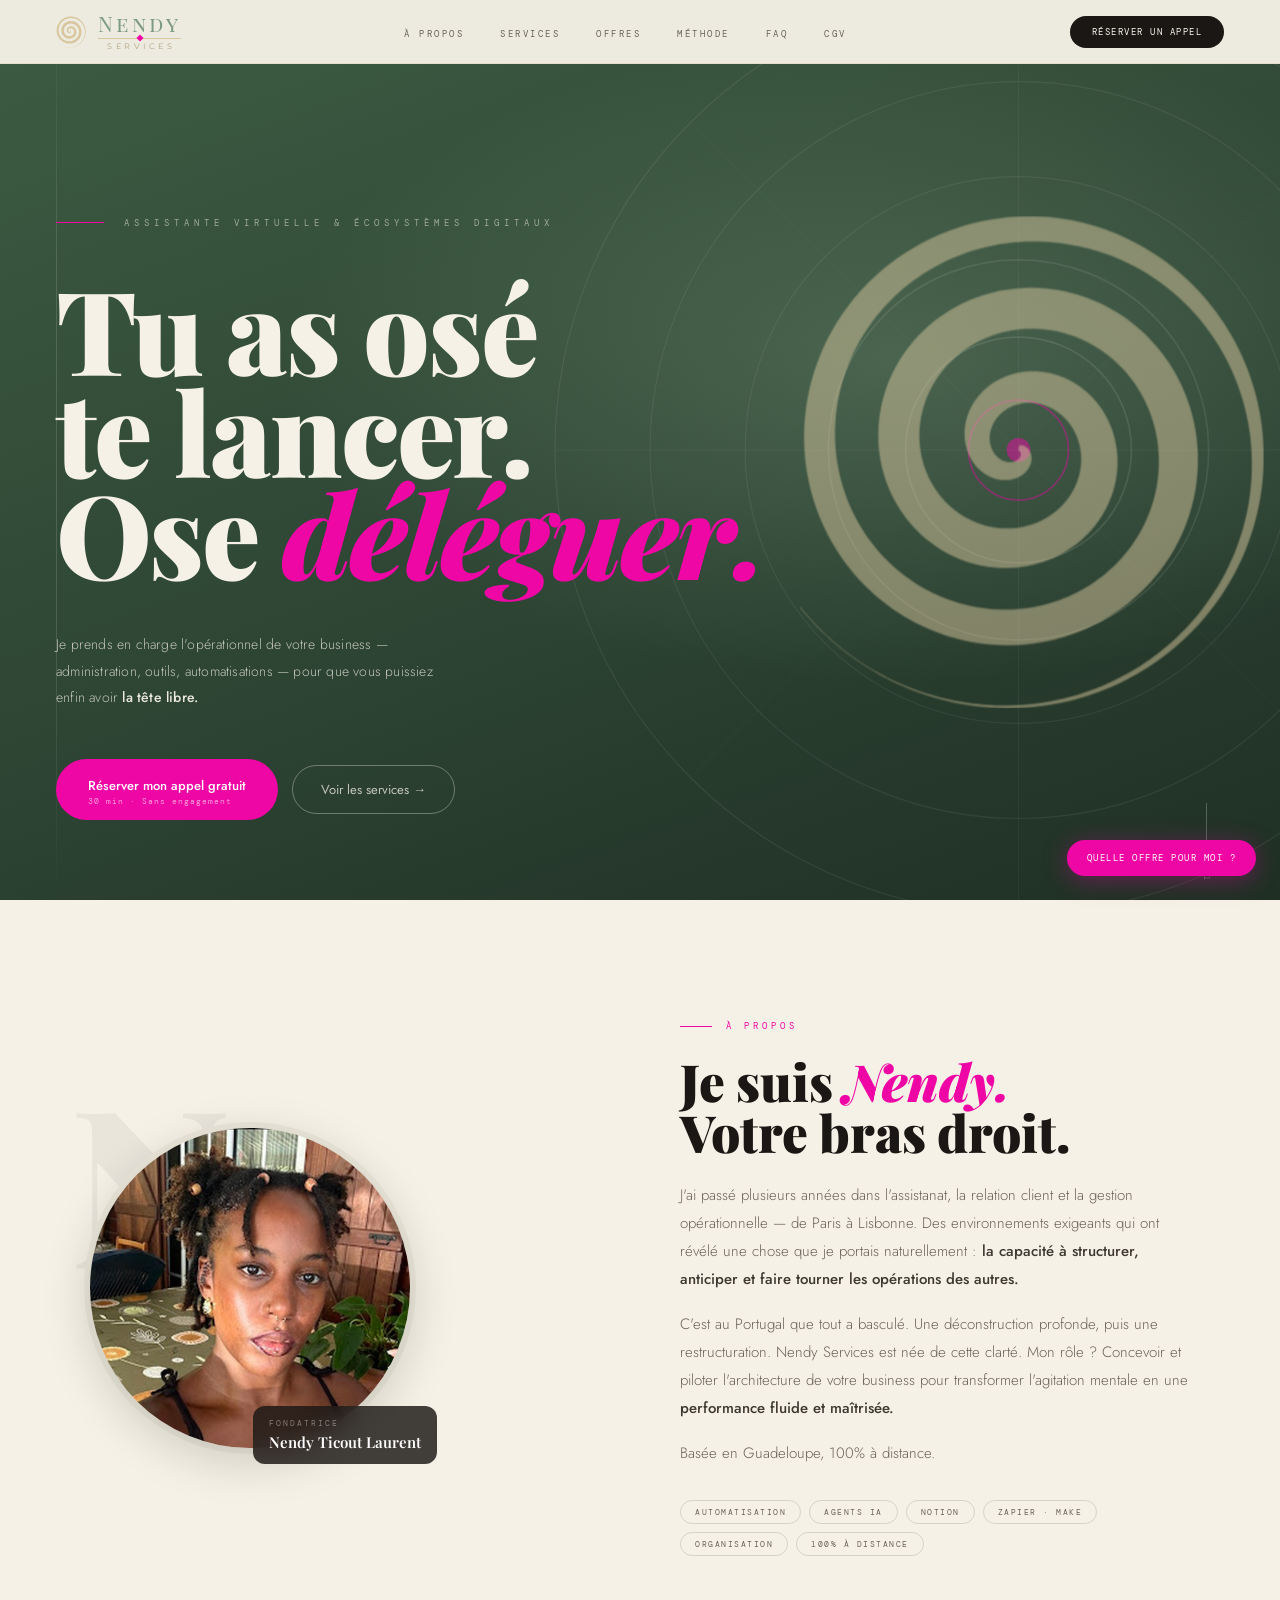
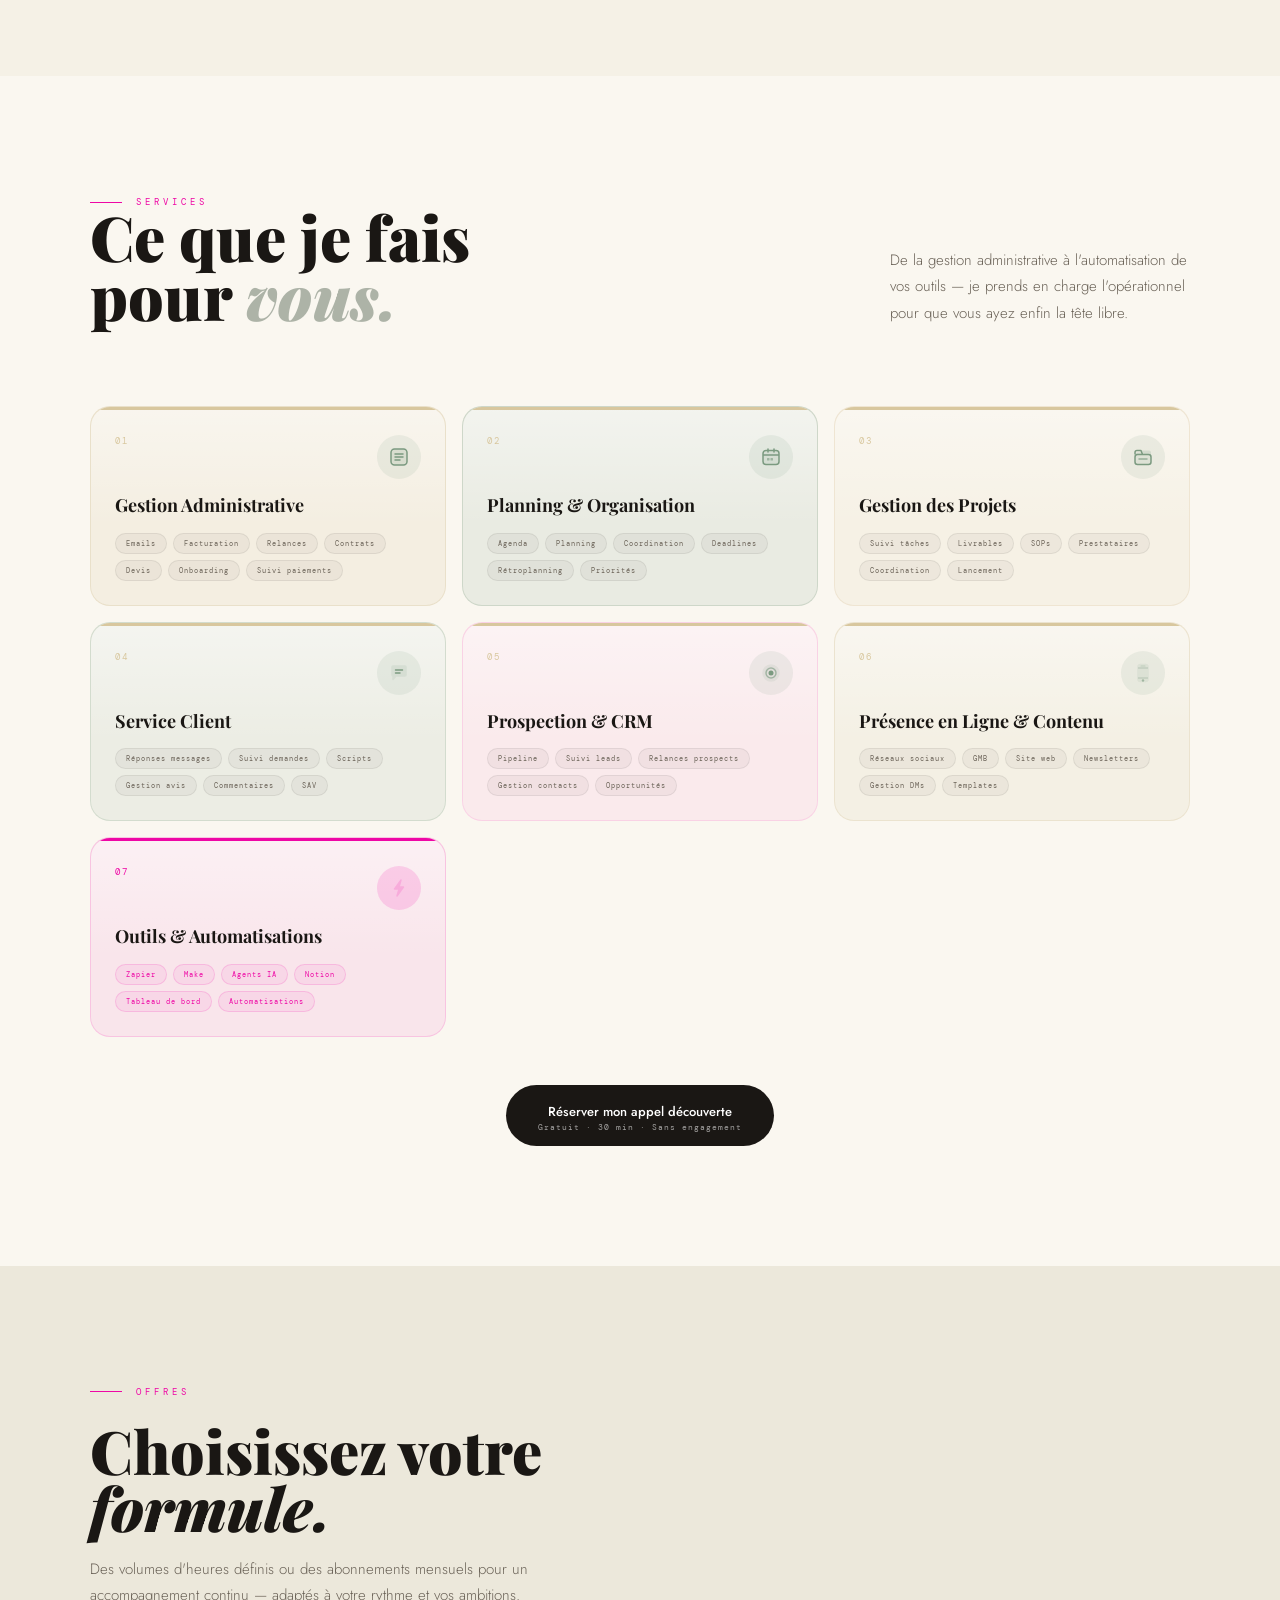
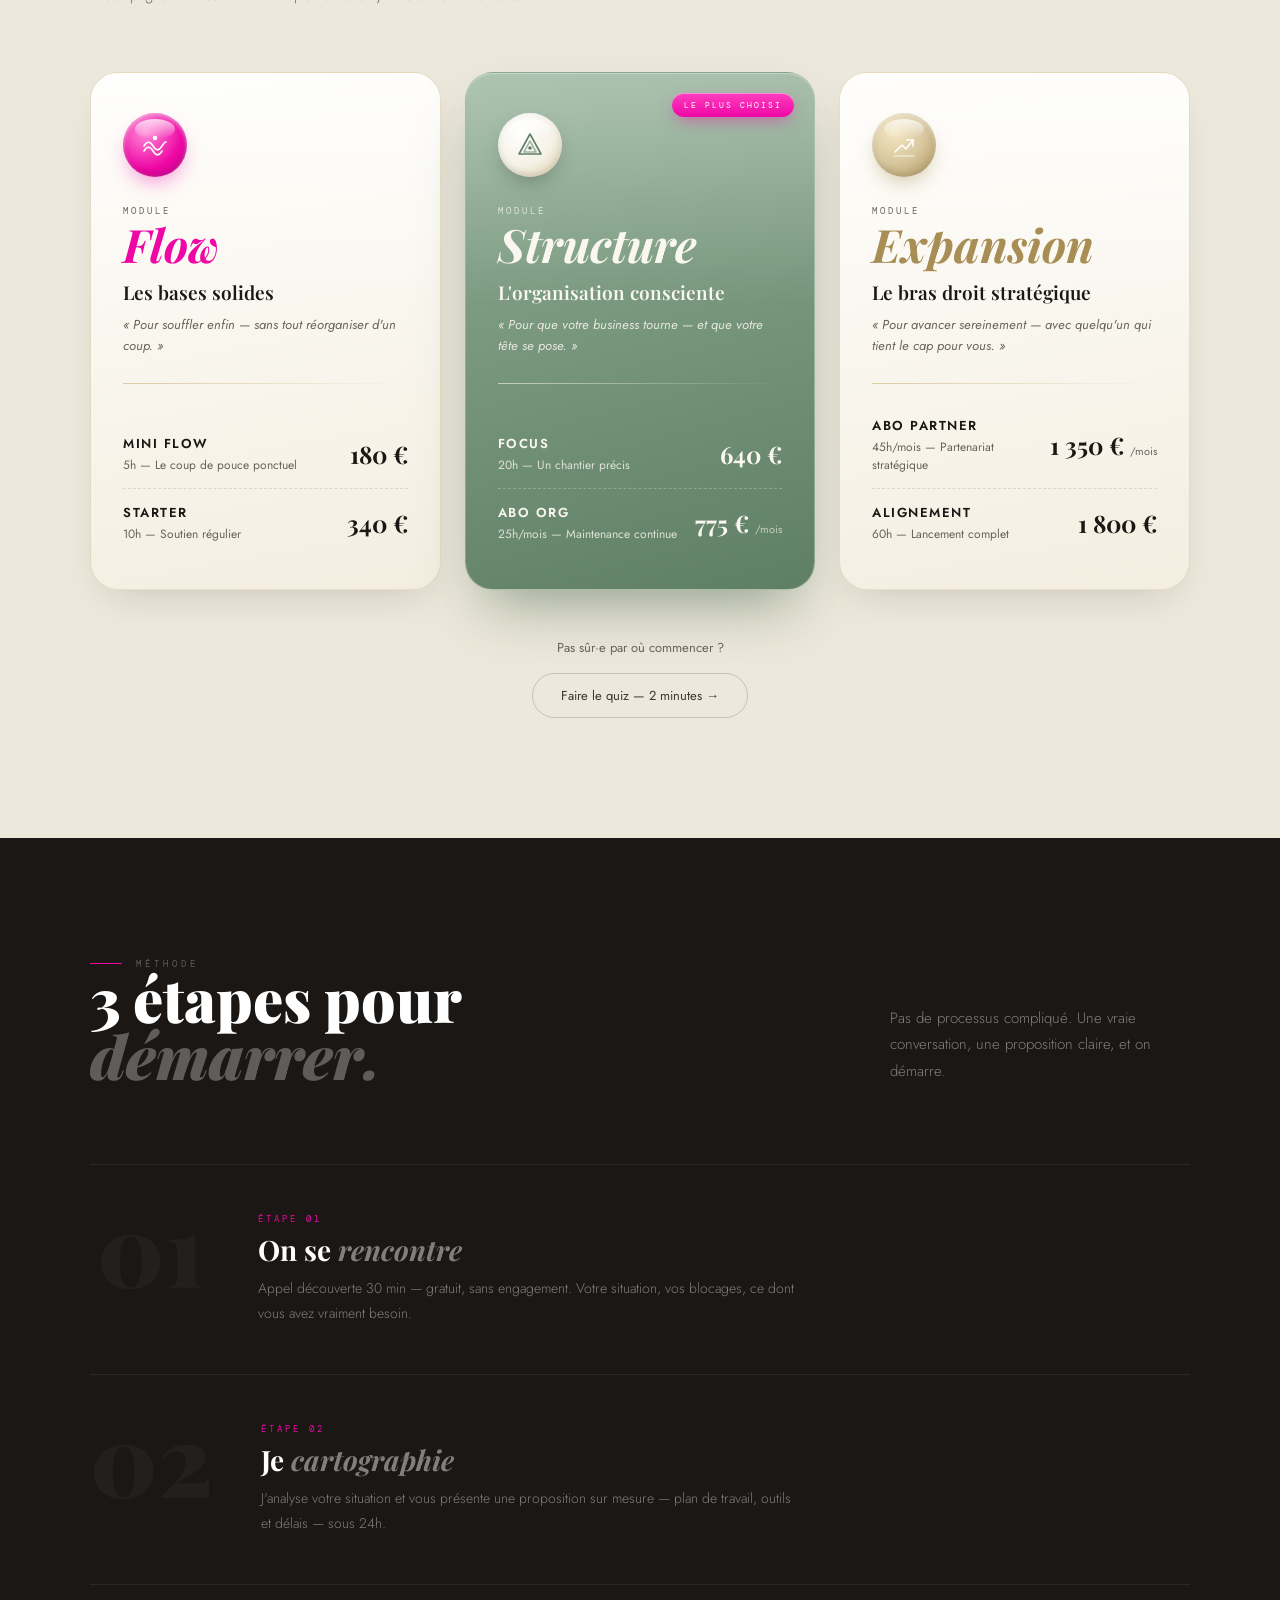
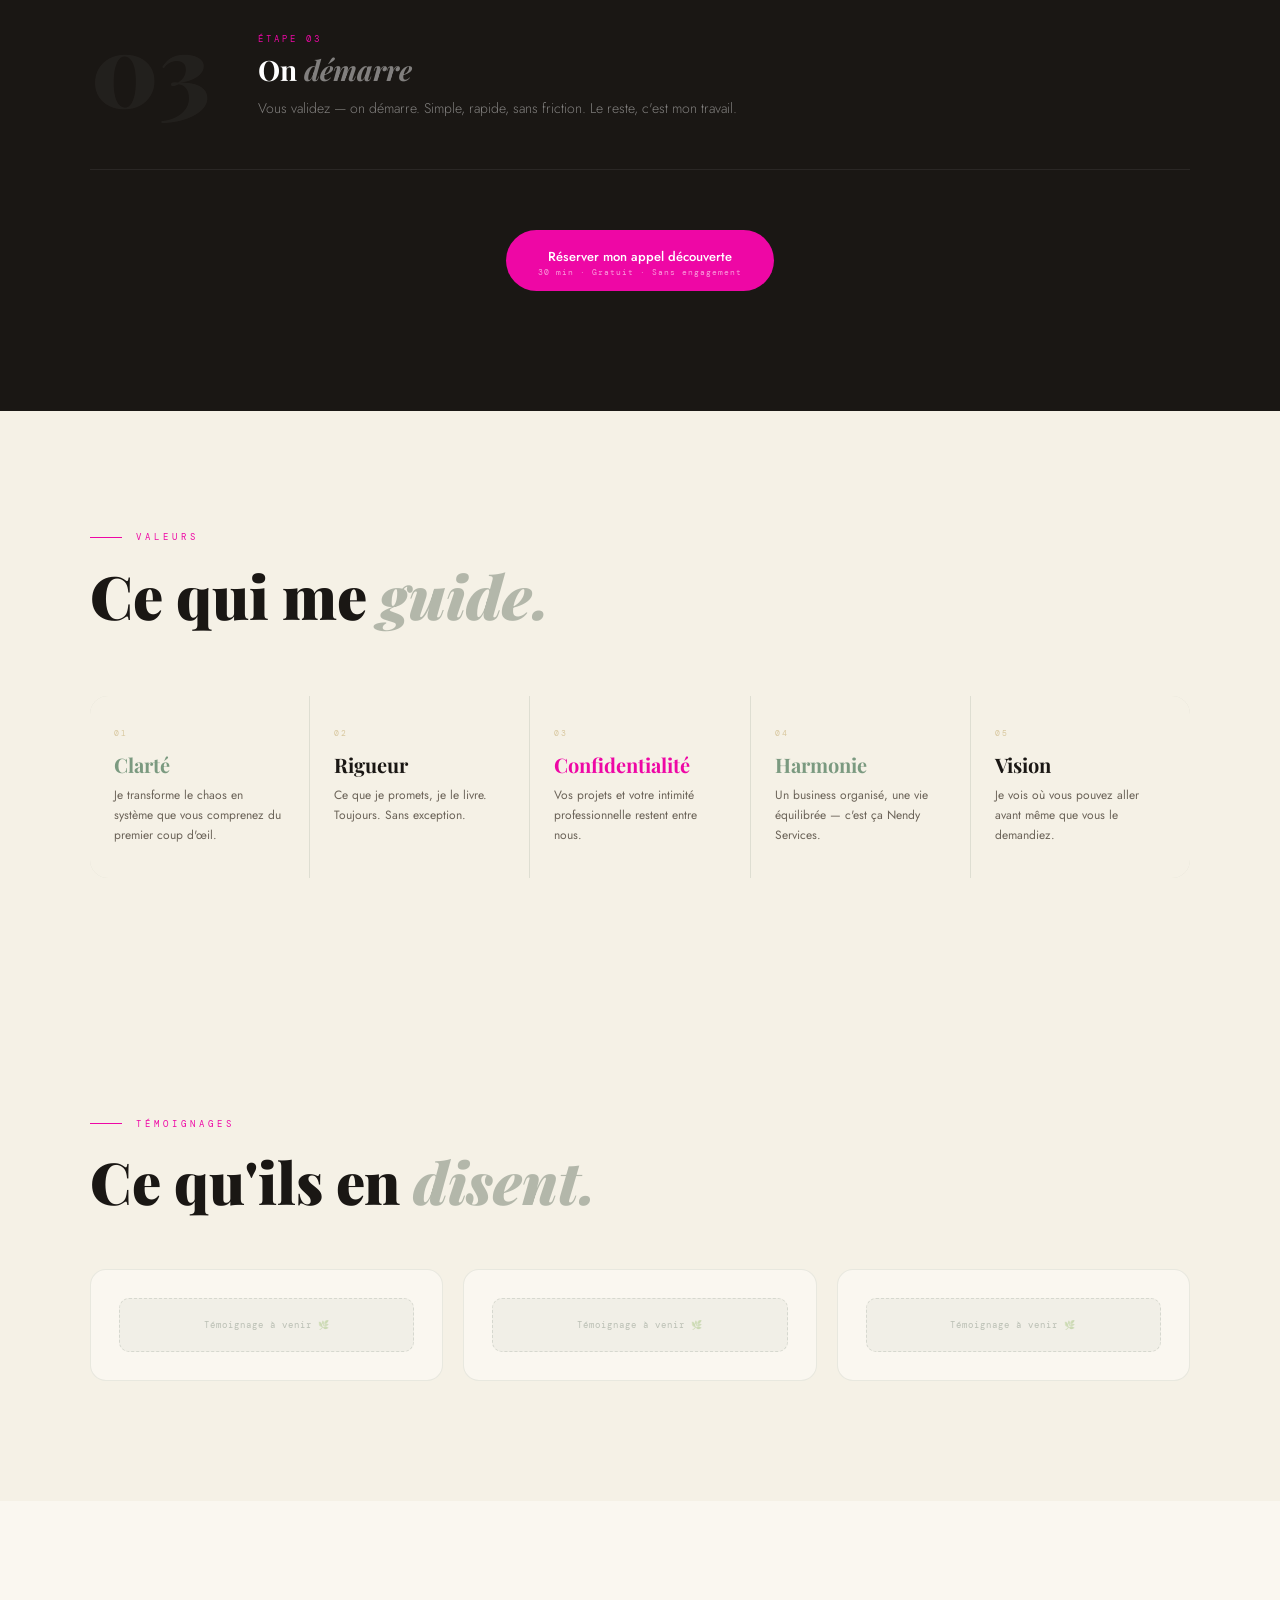
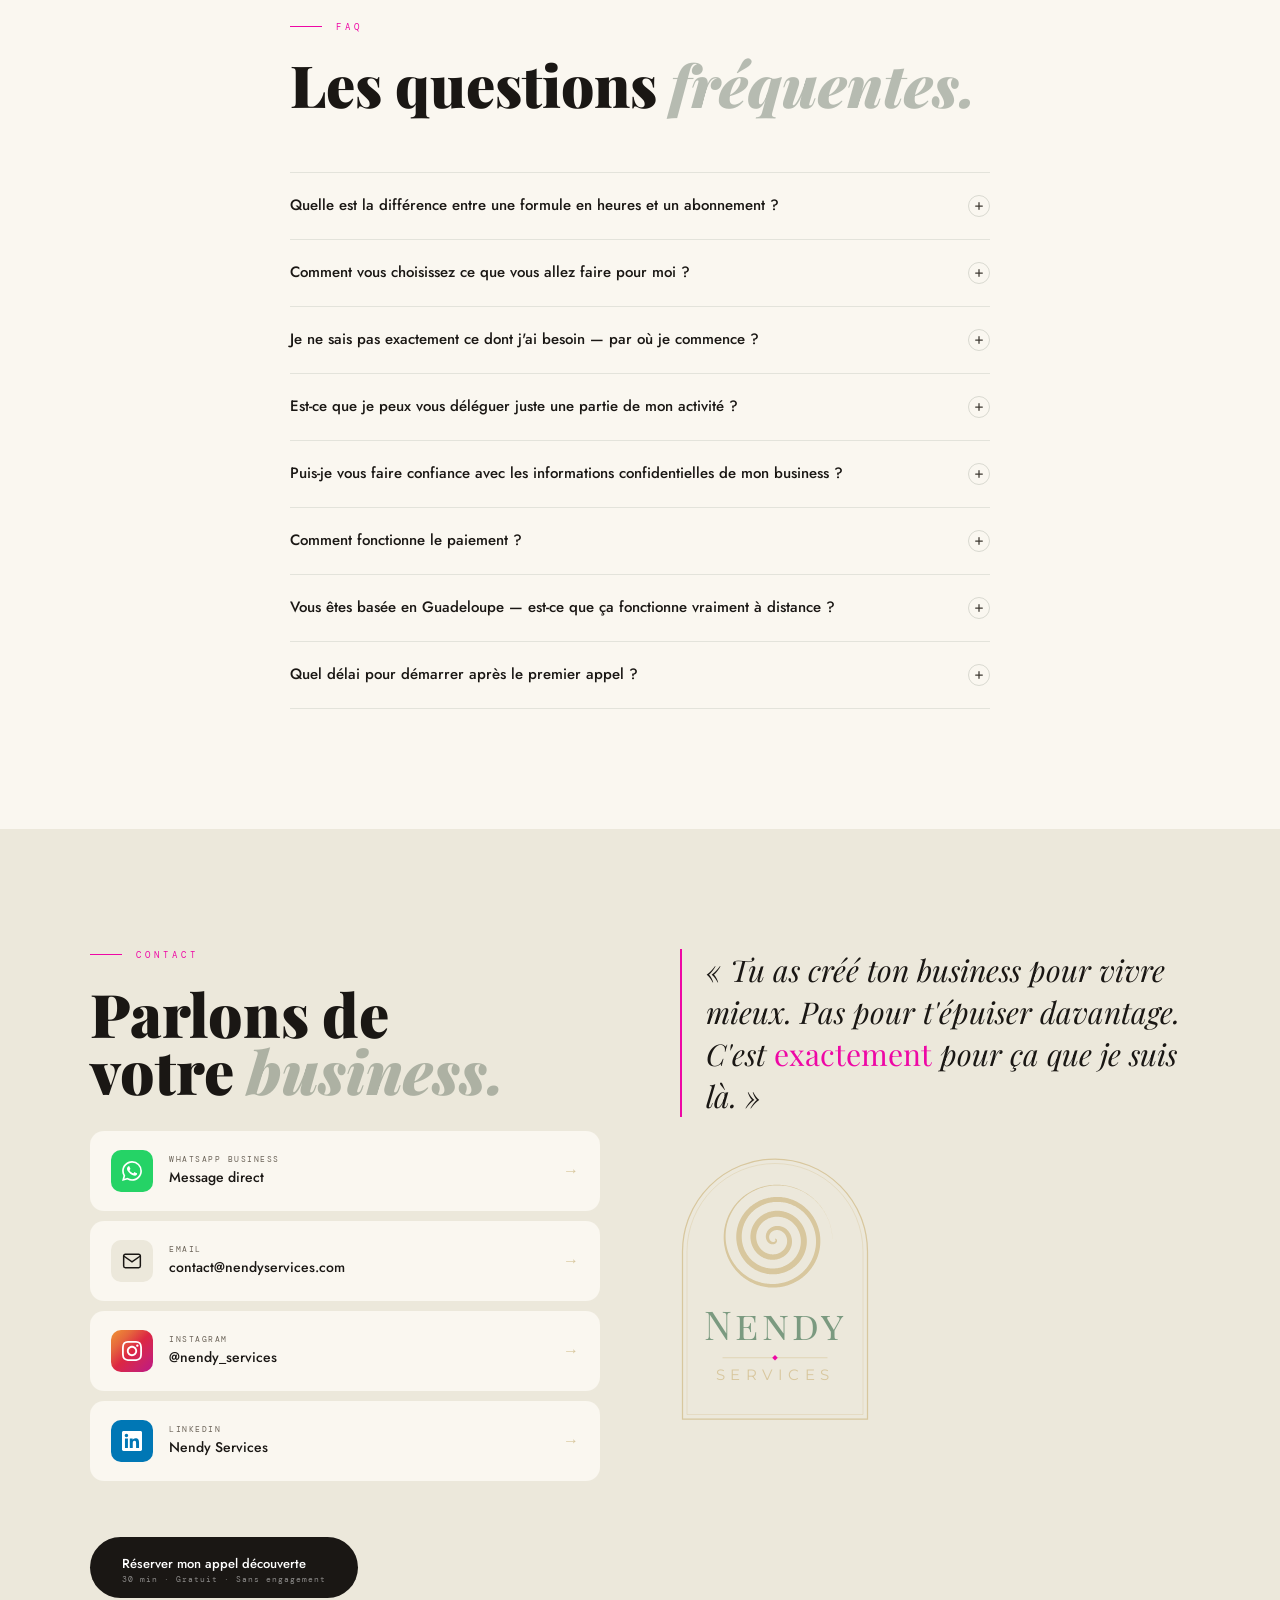
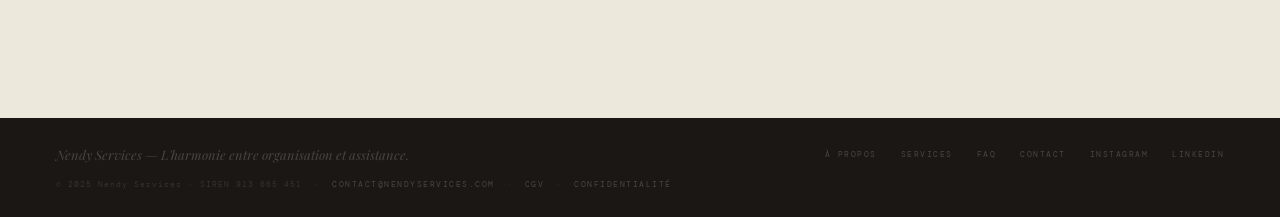
==== commit f36a493d: "Logo et spirale en SVG inline pour qu'ils s'affichent dans tous les aperçus Co-Authored-By: Claude O" ====
--- a/index.html
+++ b/index.html
@@ -4,7 +4,7 @@
 <meta charset="UTF-8">
 <meta name="viewport" content="width=device-width, initial-scale=1.0">
 <title>Nendy Services</title>
-<link rel="icon" type="image/svg+xml" href="img/nendy-spirale.svg">
+<link rel="icon" type="image/svg+xml" href="data:image/svg+xml,<svg%20xmlns='http://www.w3.org/2000/svg'%20viewBox='224%20206%20668%20707'><path%20d='M540.0,543.4%20L540.2,543.6%20L540.4,543.8%20L540.7,543.9%20L540.9,544.1%20L541.1,544.3%20L541.2,544.5%20L541.4,544.7%20L541.6,544.9%20L541.7,545.1%20L541.9,545.3%20L542.0,545.5%20L542.1,545.7%20L542.2,545.9%20L542.3,546.1%20L542.4,546.3%20L542.5,546.6%20L542.5,546.8%20L542.6,547.0%20L542.6,547.2%20L542.7,547.5%20L542.7,547.7%20L542.7,548.0%20L542.7,548.2%20L542.7,548.4%20L542.7,548.7%20L542.7,548.9%20L542.7,549.2%20L542.7,549.4%20L542.6,549.7%20L542.6,549.9%20L542.5,550.2%20L542.5,550.4%20L542.4,550.7%20L542.3,551.0%20L542.2,551.2%20L542.1,551.5%20L542.0,551.8%20L541.9,552.0%20L541.8,552.3%20L541.6,552.6%20L541.5,552.8%20L541.3,553.1%20L541.2,553.4%20L541.0,553.6%20L540.8,553.9%20L540.6,554.2%20L540.4,554.4%20L540.2,554.7%20L539.9,554.9%20L539.7,555.2%20L539.4,555.5%20L539.2,555.7%20L538.9,556.0%20L538.6,556.2%20L538.3,556.4%20L538.0,556.7%20L537.6,556.9%20L537.3,557.1%20L537.0,557.4%20L536.6,557.6%20L536.2,557.8%20L535.8,558.0%20L535.4,558.2%20L535.0,558.4%20L534.6,558.5%20L534.2,558.7%20L533.8,558.9%20L533.3,559.0%20L532.8,559.1%20L532.4,559.3%20L531.9,559.4%20L531.4,559.5%20L530.9,559.6%20L530.4,559.7%20L529.9,559.7%20L529.4,559.8%20L528.8,559.8%20L528.3,559.9%20L527.7,559.9%20L527.2,559.9%20L526.6,559.9%20L526.0,559.8%20L525.5,559.8%20L524.9,559.7%20L524.3,559.7%20L523.7,559.6%20L523.1,559.5%20L522.5,559.3%20L521.9,559.2%20L521.3,559.0%20L520.7,558.8%20L520.0,558.6%20L519.4,558.4%20L518.8,558.2%20L518.2,557.9%20L517.6,557.7%20L516.9,557.4%20L516.3,557.1%20L515.7,556.7%20L515.1,556.4%20L514.5,556.0%20L513.9,555.6%20L513.3,555.2%20L512.7,554.8%20L512.1,554.3%20L511.5,553.9%20L510.9,553.4%20L510.3,552.9%20L509.8,552.4%20L509.2,551.8%20L508.7,551.2%20L508.1,550.7%20L507.6,550.1%20L507.1,549.4%20L506.5,548.8%20L506.0,548.1%20L505.6,547.5%20L505.1,546.8%20L504.6,546.0%20L504.2,545.3%20L503.7,544.5%20L503.3,543.8%20L502.9,543.0%20L502.5,542.2%20L502.2,541.4%20L501.8,540.5%20L501.5,539.7%20L501.2,538.8%20L500.9,537.9%20L500.6,537.0%20L500.4,536.1%20L500.1,535.2%20L499.9,534.3%20L499.7,533.3%20L499.6,532.3%20L499.4,531.4%20L499.3,530.4%20L499.2,529.4%20L499.2,528.4%20L499.1,527.4%20L499.1,526.3%20L499.1,525.3%20L499.1,524.3%20L499.2,523.2%20L499.3,522.2%20L499.4,521.1%20L499.5,520.0%20L499.7,519.0%20L499.9,517.9%20L500.1,516.8%20L500.3,515.7%20L500.6,514.7%20L500.9,513.6%20L501.3,512.5%20L501.6,511.4%20L502.0,510.4%20L502.4,509.3%20L502.9,508.2%20L503.4,507.1%20L503.9,506.1%20L504.4,505.0%20L505.0,504.0%20L505.6,502.9%20L506.2,501.9%20L506.9,500.9%20L507.6,499.9%20L508.3,498.9%20L509.0,497.9%20L509.8,496.9%20L510.6,495.9%20L511.5,495.0%20L512.3,494.0%20L513.2,493.1%20L514.1,492.2%20L515.1,491.3%20L516.1,490.4%20L517.1,489.6%20L518.1,488.8%20L519.2,487.9%20L520.2,487.2%20L521.4,486.4%20L522.5,485.6%20L523.6,484.9%20L524.8,484.2%20L526.0,483.5%20L527.3,482.9%20L528.5,482.3%20L529.8,481.7%20L531.1,481.1%20L532.4,480.6%20L533.8,480.1%20L535.1,479.6%20L536.5,479.2%20L537.9,478.7%20L539.3,478.4%20L540.7,478.0%20L542.2,477.7%20L543.7,477.4%20L545.1,477.2%20L546.6,476.9%20L548.1,476.8%20L549.7,476.6%20L551.2,476.5%20L552.7,476.4%20L554.3,476.4%20L555.8,476.4%20L557.4,476.5%20L559.0,476.5%20L560.6,476.7%20L562.1,476.8%20L563.7,477.0%20L565.3,477.3%20L566.9,477.5%20L568.5,477.9%20L570.1,478.2%20L571.7,478.6%20L573.3,479.1%20L574.9,479.5%20L576.5,480.1%20L578.1,480.6%20L579.6,481.2%20L581.2,481.9%20L582.8,482.6%20L584.3,483.3%20L585.8,484.1%20L587.4,484.9%20L588.9,485.7%20L590.4,486.6%20L591.9,487.6%20L593.3,488.5%20L594.8,489.6%20L596.2,490.6%20L597.6,491.7%20L599.0,492.8%20L600.4,494.0%20L601.8,495.2%20L603.1,496.5%20L604.4,497.8%20L605.7,499.1%20L606.9,500.4%20L608.2,501.8%20L609.4,503.3%20L610.5,504.7%20L611.7,506.3%20L612.8,507.8%20L613.8,509.4%20L614.9,511.0%20L615.9,512.6%20L616.8,514.3%20L617.8,516.0%20L618.7,517.7%20L619.5,519.5%20L620.4,521.2%20L621.1,523.1%20L621.9,524.9%20L622.6,526.8%20L623.2,528.7%20L623.8,530.6%20L624.4,532.5%20L624.9,534.5%20L625.4,536.4%20L625.8,538.4%20L626.2,540.4%20L626.6,542.5%20L626.8,544.5%20L627.1,546.6%20L627.3,548.7%20L627.4,550.8%20L627.5,552.9%20L627.6,555.0%20L627.5,557.1%20L627.5,559.2%20L627.4,561.4%20L627.2,563.5%20L627.0,565.7%20L626.7,567.8%20L626.4,570.0%20L626.0,572.1%20L625.6,574.3%20L625.1,576.4%20L624.6,578.6%20L624.0,580.7%20L623.3,582.9%20L622.6,585.0%20L621.9,587.1%20L621.1,589.2%20L620.2,591.3%20L619.3,593.4%20L618.4,595.5%20L617.3,597.5%20L616.3,599.6%20L615.1,601.6%20L613.9,603.6%20L612.7,605.6%20L611.4,607.5%20L610.1,609.4%20L608.7,611.4%20L607.3,613.2%20L605.8,615.1%20L604.2,616.9%20L602.7,618.7%20L601.0,620.5%20L599.3,622.2%20L597.6,623.9%20L595.8,625.5%20L594.0,627.1%20L592.1,628.7%20L590.2,630.3%20L588.2,631.8%20L586.2,633.2%20L584.2,634.6%20L582.1,636.0%20L580.0,637.3%20L577.8,638.6%20L575.6,639.8%20L573.4,641.0%20L571.1,642.2%20L568.8,643.2%20L566.5,644.3%20L564.1,645.2%20L561.7,646.2%20L559.2,647.0%20L556.8,647.8%20L554.3,648.6%20L551.7,649.3%20L549.2,649.9%20L546.6,650.5%20L544.0,651.0%20L541.4,651.5%20L538.8,651.9%20L536.1,652.2%20L533.5,652.5%20L530.8,652.7%20L528.1,652.8%20L525.4,652.9%20L522.7,652.9%20L519.9,652.9%20L517.2,652.8%20L514.5,652.6%20L511.7,652.3%20L509.0,652.0%20L506.2,651.6%20L503.5,651.2%20L500.7,650.7%20L498.0,650.1%20L495.3,649.4%20L492.5,648.7%20L489.8,647.9%20L487.1,647.1%20L484.4,646.2%20L481.7,645.2%20L479.1,644.1%20L476.4,643.0%20L473.8,641.8%20L471.2,640.5%20L468.6,639.2%20L466.0,637.8%20L463.5,636.4%20L461.0,634.8%20L458.5,633.3%20L456.0,631.6%20L453.6,629.9%20L451.2,628.1%20L448.9,626.3%20L446.6,624.4%20L444.3,622.4%20L442.1,620.4%20L439.9,618.3%20L437.7,616.2%20L435.6,614.0%20L433.6,611.7%20L431.6,609.4%20L429.6,607.0%20L427.7,604.6%20L425.9,602.1%20L424.1,599.6%20L422.3,597.0%20L420.7,594.4%20L419.0,591.7%20L417.5,589.0%20L415.9,586.3%20L414.5,583.4%20L413.1,580.6%20L411.8,577.7%20L410.6,574.8%20L409.4,571.8%20L408.3,568.8%20L407.2,565.8%20L406.2,562.7%20L405.3,559.6%20L404.5,556.5%20L403.7,553.3%20L403.0,550.1%20L402.4,546.9%20L401.9,543.6%20L401.4,540.4%20L401.0,537.1%20L400.7,533.8%20L400.5,530.5%20L400.4,527.2%20L400.3,523.8%20L400.3,520.5%20L400.4,517.1%20L400.6,513.7%20L400.8,510.4%20L401.2,507.0%20L401.6,503.6%20L402.1,500.2%20L402.6,496.9%20L403.3,493.5%20L404.0,490.1%20L404.9,486.8%20L405.8,483.5%20L406.8,480.1%20L407.9,476.8%20L409.0,473.5%20L410.2,470.2%20L411.6,467.0%20L413.0,463.8%20L414.4,460.6%20L416.0,457.4%20L417.7,454.2%20L419.4,451.1%20L421.2,448.0%20L423.1,445.0%20L425.0,442.0%20L427.0,439.0%20L429.2,436.1%20L431.3,433.2%20L433.6,430.4%20L435.9,427.6%20L438.3,424.8%20L440.8,422.1%20L443.4,419.5%20L446.0,416.9%20L448.7,414.4%20L451.4,411.9%20L454.2,409.5%20L457.1,407.1%20L460.1,404.8%20L463.1,402.6%20L466.2,400.5%20L469.3,398.4%20L472.5,396.4%20L475.7,394.4%20L479.0,392.5%20L482.4,390.7%20L485.8,389.0%20L489.2,387.4%20L492.7,385.8%20L496.2,384.3%20L499.8,382.9%20L503.5,381.6%20L507.1,380.4%20L510.8,379.2%20L514.6,378.1%20L518.4,377.1%20L522.2,376.3%20L526.0,375.5%20L529.9,374.7%20L533.8,374.1%20L537.7,373.6%20L541.6,373.1%20L545.6,372.8%20L549.6,372.5%20L553.6,372.4%20L557.6,372.3%20L561.6,372.4%20L565.6,372.5%20L569.6,372.7%20L573.7,373.0%20L577.7,373.5%20L581.7,374.0%20L585.8,374.6%20L589.8,375.3%20L593.8,376.1%20L597.8,377.0%20L601.8,378.0%20L605.8,379.2%20L609.8,380.4%20L613.7,381.7%20L617.6,383.1%20L621.5,384.5%20L625.4,386.1%20L629.2,387.8%20L633.0,389.6%20L636.8,391.5%20L640.5,393.5%20L644.2,395.5%20L647.9,397.7%20L651.5,399.9%20L655.0,402.3%20L658.6,404.7%20L662.0,407.2%20L665.4,409.8%20L668.8,412.5%20L672.1,415.3%20L675.3,418.2%20L678.5,421.1%20L681.6,424.2%20L684.7,427.3%20L687.7,430.5%20L690.6,433.7%20L693.4,437.1%20L696.2,440.5%20L698.9,444.0%20L701.5,447.6%20L704.0,451.2%20L706.5,454.9%20L708.8,458.7%20L711.1,462.5%20L713.3,466.4%20L715.4,470.4%20L717.4,474.4%20L719.3,478.5%20L721.2,482.6%20L722.9,486.8%20L724.6,491.0%20L726.1,495.3%20L727.5,499.6%20L728.9,504.0%20L730.1,508.4%20L731.3,512.9%20L732.3,517.4%20L733.2,521.9%20L734.0,526.4%20L734.7,531.0%20L735.4,535.6%20L735.9,540.2%20L736.2,544.9%20L736.5,549.5%20L736.7,554.2%20L736.7,558.9%20L736.7,563.6%20L736.5,568.4%20L736.2,573.1%20L735.8,577.8%20L735.3,582.5%20L734.7,587.2%20L734.0,592.0%20L733.1,596.7%20L732.1,601.4%20L731.1,606.0%20L729.9,610.7%20L728.6,615.3%20L727.1,620.0%20L725.6,624.6%20L724.0,629.1%20L722.2,633.7%20L720.3,638.2%20L718.3,642.7%20L716.2,647.1%20L714.0,651.5%20L711.7,655.8%20L709.3,660.1%20L706.8,664.4%20L704.1,668.6%20L701.4,672.7%20L698.6,676.8%20L695.6,680.8%20L692.6,684.8%20L689.4,688.7%20L686.2,692.5%20L682.8,696.3%20L679.4,700.0%20L675.8,703.6%20L672.2,707.1%20L668.5,710.5%20L664.7,713.9%20L660.8,717.2%20L656.8,720.4%20L652.7,723.5%20L648.6,726.5%20L644.4,729.4%20L640.1,732.3%20L635.7,735.0%20L631.2,737.6%20L626.7,740.2%20L622.1,742.6%20L617.4,744.9%20L612.7,747.1%20L607.9,749.2%20L603.1,751.2%20L598.2,753.1%20L593.2,754.9%20L588.2,756.5%20L583.2,758.1%20L578.1,759.5%20L572.9,760.8%20L567.7,762.0%20L562.5,763.0%20L557.3,764.0%20L552.0,764.8%20L546.7,765.5%20L541.3,766.0%20L536.0,766.4%20L530.6,766.8%20L525.2,766.9%20L519.8,767.0%20L514.3,766.9%20L508.9,766.7%20L503.5,766.4%20L498.0,765.9%20L492.6,765.3%20L487.2,764.6%20L481.7,763.7%20L476.3,762.7%20L470.9,761.6%20L465.5,760.3%20L460.2,758.9%20L454.8,757.4%20L449.5,755.8%20L444.3,754.0%20L439.0,752.1%20L433.8,750.1%20L428.6,747.9%20L423.5,745.6%20L418.4,743.2%20L413.4,740.7%20L408.4,738.0%20L403.5,735.2%20L398.6,732.3%20L393.8,729.3%20L389.1,726.1%20L384.4,722.8%20L379.8,719.5%20L375.3,716.0%20L370.8,712.3%20L366.4,708.6%20L362.1,704.8%20L357.9,700.8%20L353.8,696.8%20L349.8,692.6%20L345.8,688.4%20L342.0,684.0%20L338.2,679.5%20L334.6,675.0%20L331.1,670.3%20L327.6,665.6%20L324.3,660.7%20L321.1,655.8%20L318.0,650.8%20L315.0,645.7%20L312.1,640.5%20L309.3,635.3%20L306.7,630.0%20L304.2,624.6%20L301.8,619.1%20L299.5,613.6%20L297.4,608.0%20L295.4,602.3%20L293.5,596.6%20L291.8,590.9%20L290.2,585.1%20L288.7,579.2%20L287.4,573.3%20L286.2,567.4%20L285.1,561.4%20L284.2,555.4%20L283.4,549.3%20L282.8,543.2%20L282.3,537.1%20L282.0,531.0%20L281.8,524.9%20L281.7,518.7%20L281.8,512.5%20L282.1,506.4%20L282.5,500.2%20L283.0,494.0%20L283.7,487.8%20L284.6,481.7%20L285.5,475.5%20L286.7,469.4%20L288.0,463.3%20L289.4,457.2%20L291.0,451.1%20L292.7,445.0%20L294.6,439.0%20L296.6,433.0%20L298.8,427.1%20L301.1,421.2%20L303.5,415.3%20L306.1,409.5%20L308.9,403.8%20L311.8,398.1%20L314.8,392.5%20L317.9,386.9%20L321.2,381.4%20L324.7,375.9%20L328.3,370.6%20L332.0,365.3%20L335.8,360.1%20L339.8,355.0%20L343.9,350.0%20L348.1,345.0%20L352.4,340.2%20L356.9,335.4%20L361.5,330.8%20L366.2,326.2%20L371.0,321.8%20L375.9,317.4%20L381.0,313.2%20L386.1,309.1%20L391.4,305.1%20L396.7,301.3%20L402.2,297.5%20L407.8,293.9%20L413.4,290.4%20L419.2,287.0%20L425.0,283.8%20L430.9,280.7%20L436.9,277.7%20L443.0,274.9%20L449.1,272.2%20L455.4,269.7%20L461.7,267.3%20L468.0,265.0%20L474.5,262.9%20L480.9,261.0%20L487.5,259.2%20L494.1,257.5%20L500.7,256.0%20L507.4,254.7%20L514.1,253.5%20L520.9,252.5%20L527.7,251.6%20L534.5,250.9%20L541.4,250.4%20L548.3,250.0%20L555.2,249.8%20L562.1,249.8%20L569.0,249.9%20L575.9,250.2%20L582.9,250.6%20L589.8,251.2%20L596.7,252.0%20L603.6,253.0%20L610.5,254.1%20L617.5,255.3%20L624.3,256.6%20L631.2,258.1%20L638.1,259.8%20L644.9,261.7%20L651.7,263.7%20L658.4,265.9%20L665.1,268.2%20L671.8,270.7%20L678.4,273.4%20L685.0,276.2%20L691.5,279.2%20L697.9,282.4%20L704.3,285.7%20L710.6,289.2%20L716.8,292.8%20L723.0,296.6%20L729.1,300.6%20L735.0,304.7%20L740.9,308.9%20L746.8,313.3%20L752.5,317.9%20L758.1,322.6%20L763.6,327.4%20L769.0,332.4%20L774.3,337.5%20L779.5,342.7%20L784.5,348.1%20L789.5,353.6%20L794.3,359.2%20L799.0,365.0%20L803.5,370.9%20L807.9,376.9%20L812.2,383.0%20L816.4,389.2%20L820.4,395.5%20L824.2,402.0%20L827.9,408.5%20L831.5,415.2%20L834.9,421.9%20L838.1,428.7%20L841.2,435.6%20L844.1,442.6%20L846.9,449.7%20L849.5,456.9%20L851.9,464.1%20L854.2,471.4%20L856.3,478.8%20L858.2,486.2%20L859.9,493.7%20L861.5,501.2%20L862.9,508.8%20L864.1,516.4%20L865.1,524.1%20L865.9,531.8%20L866.6,539.5%20L867.0,547.3%20L867.3,555.0%20L867.4,562.8%20L867.3,570.6%20L867.1,578.5%20L866.6,586.3%20L865.9,594.1%20L865.1,601.9%20L864.1,609.7%20L862.9,617.5%20L861.5,625.3%20L859.9,633.0%20L858.1,640.8%20L856.1,648.5%20L854.0,656.1%20L851.6,663.7%20L849.1,671.3%20L846.4,678.8%20L843.5,686.3%20L840.4,693.7%20L837.1,701.0%20L833.7,708.3%20L830.1,715.5%20L826.3,722.6%20L822.3,729.6%20L818.2,736.6%20L813.8,743.4%20L809.4,750.2%20L804.7,756.8%20L799.9,763.4%20L794.9,769.9%20L789.8,776.2%20L784.5,782.4%20L779.0,788.5%20L773.4,794.5%20L767.6,800.4%20L761.7,806.1%20L755.7,811.7%20L749.5,817.1%20L743.1,822.5%20L736.7,827.6%20L730.1,832.6%20L723.4,837.5%20L716.5,842.2%20L709.5,846.8%20L702.4,851.1%20L695.2,855.4%20L687.9,859.4%20L680.5,863.3%20L673.0,867.0%20L665.4,870.6%20L657.7,873.9%20L649.9,877.1%20L642.0,880.1%20L634.0,882.9%20L626.0,885.5%20L617.9,888.0%20L609.7,890.2%20L601.4,892.3%20L593.1,894.1%20L584.8,895.8%20L576.4,897.2%20L567.9,898.5%20L559.4,899.5%20L550.9,900.4%20L542.4,901.0%20L533.8,901.5%20L525.2,901.7%20L516.6,901.8%20L508.0,901.6%20L499.4,901.2%20L490.7,900.6%20L482.1,899.8%20L473.5,898.8%20L464.9,897.6%20L456.3,896.2%20L447.8,894.6%20L439.3,892.8%20L430.8,890.8%20L422.3,888.5%20L413.9,886.1%20L405.6,883.4%20L397.3,880.6%20L389.0,877.5%20L380.9,874.3%20L372.8,870.9%20L364.7,867.2%20L356.8,863.4%20L348.9,859.3%20L341.1,855.1%20L333.5,850.7%20L325.9,846.1%20L318.4,841.3%20L311.1,836.3%20L303.8,831.1%20L296.7,825.8%20L289.7,820.2%20L282.8,814.5%20L276.1,808.6%20L269.5,802.6%20L263.0,796.4%20L256.7,790.0%20L250.5,783.5%20L244.4,776.8%20L238.6,770.0%20L232.8,763.1%20L232.2,763.6%20L237.9,770.6%20L243.8,777.4%20L249.9,784.1%20L256.0,790.6%20L262.4,797.0%20L268.9,803.2%20L275.5,809.3%20L282.2,815.2%20L289.1,820.9%20L296.1,826.5%20L303.3,831.9%20L310.5,837.1%20L317.9,842.1%20L325.3,847.0%20L332.9,851.7%20L340.5,856.2%20L348.3,860.5%20L356.1,864.7%20L364.1,868.6%20L372.1,872.3%20L380.2,875.9%20L388.4,879.3%20L396.6,882.4%20L404.9,885.4%20L413.3,888.2%20L421.7,890.7%20L430.2,893.1%20L438.7,895.2%20L447.2,897.2%20L455.8,898.9%20L464.4,900.5%20L473.1,901.8%20L481.8,902.9%20L490.4,903.9%20L499.1,904.6%20L507.8,905.1%20L516.5,905.4%20L525.2,905.5%20L533.9,905.4%20L542.6,905.1%20L551.3,904.6%20L559.9,903.8%20L568.5,902.9%20L577.1,901.8%20L585.6,900.5%20L594.1,898.9%20L602.6,897.2%20L611.0,895.3%20L619.3,893.2%20L627.6,890.8%20L635.8,888.3%20L643.9,885.6%20L652.0,882.7%20L660.0,879.7%20L667.9,876.4%20L675.8,872.9%20L683.5,869.3%20L691.1,865.5%20L698.7,861.5%20L706.1,857.4%20L713.4,853.0%20L720.6,848.6%20L727.8,843.9%20L734.7,839.1%20L741.6,834.1%20L748.3,828.9%20L754.9,823.7%20L761.4,818.2%20L767.8,812.6%20L774.0,806.9%20L780.0,801.0%20L785.9,795.0%20L791.7,788.9%20L797.3,782.6%20L802.7,776.2%20L808.0,769.7%20L813.2,763.1%20L818.1,756.3%20L822.9,749.5%20L827.6,742.5%20L832.0,735.4%20L836.3,728.3%20L840.5,721.0%20L844.4,713.7%20L848.2,706.2%20L851.8,698.7%20L855.2,691.2%20L858.4,683.5%20L861.4,675.8%20L864.3,668.0%20L866.9,660.1%20L869.4,652.2%20L871.7,644.3%20L873.8,636.3%20L875.7,628.3%20L877.4,620.2%20L878.9,612.1%20L880.2,604.0%20L881.4,595.8%20L882.3,587.6%20L883.0,579.5%20L883.6,571.3%20L883.9,563.1%20L884.1,554.9%20L884.1,546.7%20L883.8,538.5%20L883.4,530.4%20L882.8,522.2%20L882.0,514.1%20L881.0,506.0%20L879.8,498.0%20L878.4,489.9%20L876.8,482.0%20L875.1,474.0%20L873.2,466.2%20L871.0,458.3%20L868.7,450.6%20L866.2,442.9%20L863.6,435.2%20L860.7,427.6%20L857.7,420.2%20L854.5,412.7%20L851.1,405.4%20L847.6,398.2%20L843.9,391.0%20L840.0,384.0%20L836.0,377.0%20L831.8,370.2%20L827.5,363.4%20L822.9,356.8%20L818.3,350.3%20L813.5,343.9%20L808.5,337.6%20L803.4,331.4%20L798.2,325.4%20L792.8,319.5%20L787.3,313.7%20L781.7,308.1%20L775.9,302.6%20L770.0,297.3%20L764.0,292.1%20L757.9,287.0%20L751.6,282.1%20L745.3,277.4%20L738.8,272.8%20L732.3,268.3%20L725.6,264.1%20L718.9,259.9%20L712.0,256.0%20L705.1,252.2%20L698.1,248.6%20L691.0,245.1%20L683.9,241.9%20L676.6,238.7%20L669.3,235.8%20L662.0,233.1%20L654.6,230.5%20L647.1,228.1%20L639.6,225.9%20L632.0,223.8%20L624.4,222.0%20L616.8,220.3%20L609.1,218.9%20L601.4,217.7%20L593.6,216.7%20L585.9,215.9%20L578.1,215.2%20L570.4,214.8%20L562.6,214.5%20L554.9,214.4%20L547.1,214.5%20L539.4,214.8%20L531.7,215.2%20L524.0,215.9%20L516.3,216.7%20L508.7,217.7%20L501.1,218.9%20L493.5,220.3%20L486.0,221.8%20L478.5,223.5%20L471.1,225.4%20L463.7,227.5%20L456.4,229.7%20L449.2,232.2%20L442.0,234.7%20L434.9,237.5%20L427.8,240.4%20L420.9,243.5%20L414.0,246.7%20L407.2,250.1%20L400.6,253.7%20L394.0,257.4%20L387.5,261.3%20L381.1,265.3%20L374.8,269.4%20L368.6,273.7%20L362.5,278.2%20L356.6,282.8%20L350.7,287.5%20L345.0,292.3%20L339.4,297.3%20L333.9,302.4%20L328.6,307.6%20L323.4,313.0%20L318.3,318.5%20L313.4,324.0%20L308.6,329.7%20L303.9,335.5%20L299.4,341.4%20L295.0,347.4%20L290.8,353.5%20L286.7,359.7%20L282.8,365.9%20L279.1,372.3%20L275.5,378.7%20L272.0,385.2%20L268.7,391.8%20L265.6,398.5%20L262.7,405.2%20L259.9,412.0%20L257.3,418.8%20L254.8,425.7%20L252.5,432.6%20L250.4,439.6%20L248.4,446.6%20L246.6,453.7%20L245.0,460.8%20L243.6,467.9%20L242.3,475.0%20L241.2,482.2%20L240.3,489.3%20L239.5,496.5%20L238.9,503.7%20L238.5,510.9%20L238.3,518.1%20L238.2,525.3%20L238.3,532.5%20L238.6,539.7%20L239.0,546.8%20L239.6,553.9%20L240.4,561.1%20L241.4,568.1%20L242.5,575.2%20L243.8,582.2%20L245.2,589.1%20L246.8,596.1%20L248.6,602.9%20L250.6,609.7%20L252.7,616.5%20L254.9,623.2%20L257.3,629.8%20L259.9,636.4%20L262.6,642.9%20L265.5,649.3%20L268.5,655.7%20L271.6,662.0%20L274.9,668.1%20L278.4,674.2%20L282.0,680.2%20L285.7,686.1%20L289.6,691.9%20L293.6,697.6%20L297.7,703.2%20L301.9,708.7%20L306.3,714.1%20L310.8,719.4%20L315.4,724.6%20L320.2,729.6%20L325.0,734.5%20L330.0,739.3%20L335.0,744.0%20L340.2,748.5%20L345.4,752.9%20L350.8,757.2%20L356.3,761.4%20L361.8,765.4%20L367.4,769.2%20L373.2,773.0%20L378.9,776.6%20L384.8,780.0%20L390.8,783.3%20L396.8,786.5%20L402.9,789.5%20L409.0,792.3%20L415.2,795.0%20L421.4,797.6%20L427.8,800.0%20L434.1,802.2%20L440.5,804.3%20L446.9,806.2%20L453.4,808.0%20L459.9,809.6%20L466.4,811.1%20L473.0,812.4%20L479.6,813.5%20L486.2,814.5%20L492.8,815.4%20L499.4,816.0%20L506.0,816.5%20L512.6,816.9%20L519.2,817.1%20L525.8,817.1%20L532.4,817.0%20L539.0,816.7%20L545.6,816.3%20L552.1,815.7%20L558.7,815.0%20L565.2,814.1%20L571.6,813.0%20L578.1,811.8%20L584.4,810.4%20L590.8,808.9%20L597.1,807.3%20L603.3,805.5%20L609.5,803.5%20L615.7,801.4%20L621.7,799.2%20L627.8,796.8%20L633.7,794.3%20L639.6,791.6%20L645.4,788.8%20L651.1,785.9%20L656.8,782.9%20L662.3,779.7%20L667.8,776.4%20L673.2,772.9%20L678.5,769.4%20L683.7,765.7%20L688.8,761.9%20L693.8,758.0%20L698.7,753.9%20L703.5,749.8%20L708.2,745.5%20L712.8,741.2%20L717.3,736.7%20L721.7,732.2%20L725.9,727.5%20L730.0,722.8%20L734.0,718.0%20L737.9,713.0%20L741.7,708.0%20L745.3,703.0%20L748.8,697.8%20L752.2,692.6%20L755.4,687.3%20L758.6,681.9%20L761.5,676.4%20L764.4,670.9%20L767.1,665.4%20L769.7,659.8%20L772.1,654.1%20L774.4,648.4%20L776.5,642.6%20L778.6,636.8%20L780.4,631.0%20L782.2,625.1%20L783.7,619.2%20L785.2,613.3%20L786.5,607.3%20L787.6,601.4%20L788.6,595.4%20L789.5,589.4%20L790.2,583.4%20L790.8,577.3%20L791.2,571.3%20L791.5,565.3%20L791.6,559.3%20L791.6,553.3%20L791.5,547.3%20L791.2,541.3%20L790.7,535.3%20L790.2,529.4%20L789.5,523.5%20L788.6,517.6%20L787.6,511.7%20L786.5,505.9%20L785.2,500.1%20L783.8,494.3%20L782.2,488.6%20L780.6,483.0%20L778.8,477.4%20L776.8,471.8%20L774.8,466.3%20L772.6,460.9%20L770.3,455.5%20L767.8,450.2%20L765.2,445.0%20L762.6,439.8%20L759.8,434.7%20L756.8,429.7%20L753.8,424.8%20L750.7,419.9%20L747.4,415.2%20L744.0,410.5%20L740.6,405.9%20L737.0,401.4%20L733.3,397.0%20L729.5,392.7%20L725.7,388.5%20L721.7,384.3%20L717.7,380.3%20L713.5,376.4%20L709.3,372.6%20L705.0,368.9%20L700.6,365.4%20L696.1,361.9%20L691.6,358.5%20L687.0,355.3%20L682.3,352.2%20L677.6,349.2%20L672.8,346.3%20L667.9,343.5%20L663.0,340.9%20L658.0,338.4%20L653.0,336.0%20L647.9,333.7%20L642.8,331.6%20L637.6,329.5%20L632.5,327.7%20L627.2,325.9%20L622.0,324.3%20L616.7,322.8%20L611.4,321.4%20L606.0,320.1%20L600.7,319.0%20L595.3,318.0%20L589.9,317.2%20L584.5,316.5%20L579.1,315.9%20L573.7,315.4%20L568.3,315.1%20L562.9,314.9%20L557.5,314.8%20L552.2,314.9%20L546.8,315.0%20L541.4,315.4%20L536.1,315.8%20L530.8,316.4%20L525.5,317.1%20L520.2,317.9%20L515.0,318.8%20L509.8,319.9%20L504.6,321.1%20L499.5,322.4%20L494.4,323.8%20L489.4,325.4%20L484.4,327.0%20L479.5,328.8%20L474.6,330.7%20L469.8,332.7%20L465.0,334.8%20L460.3,337.0%20L455.7,339.4%20L451.1,341.8%20L446.6,344.4%20L442.1,347.0%20L437.8,349.8%20L433.5,352.6%20L429.3,355.6%20L425.1,358.6%20L421.1,361.7%20L417.1,365.0%20L413.3,368.3%20L409.5,371.7%20L405.8,375.1%20L402.1,378.7%20L398.6,382.3%20L395.2,386.0%20L391.9,389.8%20L388.7,393.7%20L385.5,397.6%20L382.5,401.6%20L379.6,405.7%20L376.8,409.8%20L374.0,414.0%20L371.4,418.2%20L368.9,422.5%20L366.5,426.8%20L364.3,431.2%20L362.1,435.6%20L360.0,440.1%20L358.1,444.6%20L356.2,449.1%20L354.5,453.7%20L352.9,458.3%20L351.4,463.0%20L350.0,467.6%20L348.8,472.3%20L347.6,477.0%20L346.6,481.7%20L345.7,486.5%20L344.9,491.2%20L344.2,495.9%20L343.6,500.7%20L343.2,505.5%20L342.8,510.2%20L342.6,515.0%20L342.5,519.7%20L342.5,524.5%20L342.6,529.2%20L342.8,533.9%20L343.2,538.6%20L343.6,543.3%20L344.2,547.9%20L344.9,552.6%20L345.6,557.2%20L346.5,561.7%20L347.5,566.3%20L348.6,570.8%20L349.9,575.2%20L351.2,579.7%20L352.6,584.1%20L354.1,588.4%20L355.7,592.7%20L357.5,596.9%20L359.3,601.1%20L361.2,605.2%20L363.2,609.3%20L365.3,613.3%20L367.5,617.3%20L369.8,621.2%20L372.2,625.0%20L374.6,628.8%20L377.2,632.5%20L379.8,636.1%20L382.5,639.7%20L385.3,643.1%20L388.1,646.5%20L391.1,649.9%20L394.1,653.1%20L397.2,656.3%20L400.3,659.4%20L403.5,662.4%20L406.8,665.3%20L410.1,668.1%20L413.5,670.8%20L417.0,673.5%20L420.5,676.0%20L424.0,678.5%20L427.6,680.9%20L431.3,683.2%20L435.0,685.4%20L438.7,687.5%20L442.5,689.5%20L446.3,691.4%20L450.2,693.2%20L454.1,694.9%20L458.0,696.5%20L462.0,698.0%20L465.9,699.4%20L469.9,700.7%20L474.0,701.9%20L478.0,703.0%20L482.0,704.0%20L486.1,704.9%20L490.2,705.8%20L494.3,706.5%20L498.3,707.1%20L502.4,707.6%20L506.5,708.0%20L510.6,708.3%20L514.7,708.5%20L518.8,708.6%20L522.9,708.6%20L526.9,708.5%20L531.0,708.3%20L535.0,708.1%20L539.0,707.7%20L543.0,707.2%20L547.0,706.6%20L550.9,706.0%20L554.8,705.2%20L558.7,704.4%20L562.5,703.4%20L566.4,702.4%20L570.1,701.3%20L573.9,700.1%20L577.6,698.8%20L581.2,697.4%20L584.9,695.9%20L588.4,694.4%20L592.0,692.7%20L595.4,691.0%20L598.8,689.3%20L602.2,687.4%20L605.5,685.4%20L608.8,683.4%20L612.0,681.3%20L615.1,679.2%20L618.2,677.0%20L621.2,674.7%20L624.1,672.3%20L627.0,669.9%20L629.8,667.4%20L632.6,664.8%20L635.2,662.2%20L637.8,659.6%20L640.4,656.9%20L642.8,654.1%20L645.2,651.3%20L647.5,648.4%20L649.7,645.5%20L651.9,642.5%20L653.9,639.5%20L655.9,636.5%20L657.8,633.4%20L659.6,630.3%20L661.4,627.1%20L663.1,624.0%20L664.6,620.7%20L666.1,617.5%20L667.6,614.2%20L668.9,610.9%20L670.1,607.6%20L671.3,604.3%20L672.4,601.0%20L673.4,597.6%20L674.3,594.2%20L675.1,590.8%20L675.8,587.4%20L676.5,584.0%20L677.0,580.6%20L677.5,577.2%20L677.9,573.8%20L678.2,570.4%20L678.5,567.0%20L678.6,563.6%20L678.7,560.2%20L678.7,556.9%20L678.6,553.5%20L678.4,550.2%20L678.1,546.8%20L677.8,543.5%20L677.3,540.2%20L676.8,536.9%20L676.3,533.7%20L675.6,530.5%20L674.9,527.3%20L674.1,524.1%20L673.2,521.0%20L672.2,517.9%20L671.2,514.8%20L670.1,511.8%20L668.9,508.8%20L667.7,505.8%20L666.4,502.9%20L665.0,500.1%20L663.6,497.2%20L662.1,494.5%20L660.5,491.7%20L658.9,489.1%20L657.2,486.4%20L655.5,483.8%20L653.7,481.3%20L651.8,478.8%20L649.9,476.4%20L647.9,474.1%20L645.9,471.7%20L643.9,469.5%20L641.8,467.3%20L639.6,465.2%20L637.4,463.1%20L635.2,461.1%20L632.9,459.2%20L630.6,457.3%20L628.3,455.5%20L625.9,453.7%20L623.5,452.0%20L621.0,450.4%20L618.5,448.9%20L616.0,447.4%20L613.5,446.0%20L610.9,444.6%20L608.4,443.3%20L605.8,442.1%20L603.1,441.0%20L600.5,439.9%20L597.8,438.9%20L595.2,438.0%20L592.5,437.1%20L589.8,436.3%20L587.1,435.6%20L584.4,434.9%20L581.7,434.4%20L579.0,433.8%20L576.3,433.4%20L573.6,433.0%20L570.9,432.7%20L568.2,432.5%20L565.5,432.3%20L562.8,432.2%20L560.1,432.1%20L557.4,432.2%20L554.8,432.3%20L552.1,432.4%20L549.5,432.7%20L546.9,432.9%20L544.3,433.3%20L541.7,433.7%20L539.2,434.2%20L536.6,434.7%20L534.1,435.3%20L531.7,436.0%20L529.2,436.7%20L526.8,437.5%20L524.4,438.3%20L522.1,439.2%20L519.8,440.1%20L517.5,441.1%20L515.2,442.2%20L513.0,443.3%20L510.8,444.4%20L508.7,445.6%20L506.6,446.8%20L504.6,448.1%20L502.5,449.5%20L500.6,450.8%20L498.7,452.3%20L496.8,453.7%20L495.0,455.2%20L493.2,456.8%20L491.4,458.3%20L489.7,459.9%20L488.1,461.6%20L486.5,463.3%20L485.0,465.0%20L483.5,466.7%20L482.0,468.5%20L480.7,470.3%20L479.3,472.1%20L478.1,473.9%20L476.8,475.8%20L475.7,477.7%20L474.5,479.6%20L473.5,481.5%20L472.5,483.5%20L471.5,485.4%20L470.6,487.4%20L469.8,489.4%20L469.0,491.4%20L468.2,493.4%20L467.6,495.4%20L466.9,497.4%20L466.4,499.4%20L465.9,501.5%20L465.4,503.5%20L465.0,505.5%20L464.6,507.5%20L464.4,509.6%20L464.1,511.6%20L463.9,513.6%20L463.8,515.6%20L463.7,517.6%20L463.7,519.6%20L463.7,521.5%20L463.8,523.5%20L463.9,525.5%20L464.0,527.4%20L464.3,529.3%20L464.5,531.2%20L464.8,533.1%20L465.2,535.0%20L465.6,536.8%20L466.1,538.6%20L466.6,540.4%20L467.1,542.2%20L467.7,543.9%20L468.3,545.7%20L469.0,547.3%20L469.7,549.0%20L470.4,550.6%20L471.2,552.2%20L472.0,553.8%20L472.9,555.4%20L473.8,556.9%20L474.7,558.3%20L475.7,559.8%20L476.7,561.2%20L477.7,562.6%20L478.7,563.9%20L479.8,565.2%20L480.9,566.5%20L482.0,567.7%20L483.2,568.9%20L484.4,570.0%20L485.6,571.1%20L486.8,572.2%20L488.0,573.2%20L489.3,574.2%20L490.6,575.1%20L491.9,576.0%20L493.2,576.9%20L494.5,577.7%20L495.9,578.4%20L497.2,579.2%20L498.6,579.9%20L499.9,580.5%20L501.3,581.1%20L502.7,581.7%20L504.1,582.2%20L505.5,582.7%20L506.8,583.1%20L508.2,583.5%20L509.6,583.8%20L511.0,584.1%20L512.4,584.4%20L513.8,584.6%20L515.2,584.8%20L516.6,585.0%20L517.9,585.1%20L519.3,585.1%20L520.6,585.1%20L522.0,585.1%20L523.3,585.1%20L524.6,585.0%20L525.9,584.9%20L527.2,584.7%20L528.5,584.5%20L529.7,584.3%20L531.0,584.0%20L532.2,583.7%20L533.4,583.3%20L534.6,583.0%20L535.7,582.6%20L536.9,582.1%20L538.0,581.7%20L539.1,581.2%20L540.1,580.6%20L541.2,580.1%20L542.2,579.5%20L543.2,578.9%20L544.1,578.3%20L545.1,577.6%20L546.0,576.9%20L546.8,576.2%20L547.7,575.5%20L548.5,574.8%20L549.3,574.0%20L550.0,573.3%20L550.7,572.5%20L551.4,571.7%20L552.1,570.8%20L552.7,570.0%20L553.3,569.1%20L553.8,568.3%20L554.3,567.4%20L554.8,566.5%20L555.3,565.7%20L555.7,564.8%20L556.0,563.9%20L556.4,563.0%20L556.7,562.0%20L557.0,561.1%20L557.2,560.2%20L557.4,559.3%20L557.6,558.4%20L557.7,557.5%20L557.8,556.6%20L557.9,555.7%20L557.9,554.8%20L557.9,553.9%20L557.9,553.1%20L557.8,552.2%20L557.7,551.3%20L557.6,550.5%20L557.4,549.7%20L557.2,548.9%20L557.0,548.1%20L556.8,547.3%20L556.5,546.5%20L556.2,545.8%20L555.8,545.1%20L555.5,544.4%20L555.1,543.7%20L554.7,543.0%20L554.2,542.4%20L553.8,541.8%20L553.3,541.2%20L552.8,540.7%20L552.3,540.2%20L551.7,539.7%20L551.2,539.2%20L550.6,538.8%20L550.0,538.4%20L549.4,538.0%20L548.8,537.6%20L548.2,537.3%20L547.5,537.1%20L546.9,536.8%20L546.3,536.6%20L545.6,536.5%20L545.0,536.3%20L544.3,536.2%20L543.7,536.1%20L543.0,536.1%20L542.4,536.1%20L541.8,536.1%20L541.2,536.2%20L540.6,536.3%20L540.0,536.5Z'%20fill='%23d8c79e'/></svg>">
 <link rel="icon" type="image/png" sizes="512x512" href="img/nendy-spirale-512.png">
 <link rel="apple-touch-icon" href="img/apple-touch-icon.png">
 
@@ -807,12 +807,13 @@
 </style>
 </head>
 <body>
+<svg width="0" height="0" style="position:absolute" aria-hidden="true"><defs><symbol id="nendy-spiral" viewBox="224 206 668 707"><path d="M540.0,543.4 L540.2,543.6 L540.4,543.8 L540.7,543.9 L540.9,544.1 L541.1,544.3 L541.2,544.5 L541.4,544.7 L541.6,544.9 L541.7,545.1 L541.9,545.3 L542.0,545.5 L542.1,545.7 L542.2,545.9 L542.3,546.1 L542.4,546.3 L542.5,546.6 L542.5,546.8 L542.6,547.0 L542.6,547.2 L542.7,547.5 L542.7,547.7 L542.7,548.0 L542.7,548.2 L542.7,548.4 L542.7,548.7 L542.7,548.9 L542.7,549.2 L542.7,549.4 L542.6,549.7 L542.6,549.9 L542.5,550.2 L542.5,550.4 L542.4,550.7 L542.3,551.0 L542.2,551.2 L542.1,551.5 L542.0,551.8 L541.9,552.0 L541.8,552.3 L541.6,552.6 L541.5,552.8 L541.3,553.1 L541.2,553.4 L541.0,553.6 L540.8,553.9 L540.6,554.2 L540.4,554.4 L540.2,554.7 L539.9,554.9 L539.7,555.2 L539.4,555.5 L539.2,555.7 L538.9,556.0 L538.6,556.2 L538.3,556.4 L538.0,556.7 L537.6,556.9 L537.3,557.1 L537.0,557.4 L536.6,557.6 L536.2,557.8 L535.8,558.0 L535.4,558.2 L535.0,558.4 L534.6,558.5 L534.2,558.7 L533.8,558.9 L533.3,559.0 L532.8,559.1 L532.4,559.3 L531.9,559.4 L531.4,559.5 L530.9,559.6 L530.4,559.7 L529.9,559.7 L529.4,559.8 L528.8,559.8 L528.3,559.9 L527.7,559.9 L527.2,559.9 L526.6,559.9 L526.0,559.8 L525.5,559.8 L524.9,559.7 L524.3,559.7 L523.7,559.6 L523.1,559.5 L522.5,559.3 L521.9,559.2 L521.3,559.0 L520.7,558.8 L520.0,558.6 L519.4,558.4 L518.8,558.2 L518.2,557.9 L517.6,557.7 L516.9,557.4 L516.3,557.1 L515.7,556.7 L515.1,556.4 L514.5,556.0 L513.9,555.6 L513.3,555.2 L512.7,554.8 L512.1,554.3 L511.5,553.9 L510.9,553.4 L510.3,552.9 L509.8,552.4 L509.2,551.8 L508.7,551.2 L508.1,550.7 L507.6,550.1 L507.1,549.4 L506.5,548.8 L506.0,548.1 L505.6,547.5 L505.1,546.8 L504.6,546.0 L504.2,545.3 L503.7,544.5 L503.3,543.8 L502.9,543.0 L502.5,542.2 L502.2,541.4 L501.8,540.5 L501.5,539.7 L501.2,538.8 L500.9,537.9 L500.6,537.0 L500.4,536.1 L500.1,535.2 L499.9,534.3 L499.7,533.3 L499.6,532.3 L499.4,531.4 L499.3,530.4 L499.2,529.4 L499.2,528.4 L499.1,527.4 L499.1,526.3 L499.1,525.3 L499.1,524.3 L499.2,523.2 L499.3,522.2 L499.4,521.1 L499.5,520.0 L499.7,519.0 L499.9,517.9 L500.1,516.8 L500.3,515.7 L500.6,514.7 L500.9,513.6 L501.3,512.5 L501.6,511.4 L502.0,510.4 L502.4,509.3 L502.9,508.2 L503.4,507.1 L503.9,506.1 L504.4,505.0 L505.0,504.0 L505.6,502.9 L506.2,501.9 L506.9,500.9 L507.6,499.9 L508.3,498.9 L509.0,497.9 L509.8,496.9 L510.6,495.9 L511.5,495.0 L512.3,494.0 L513.2,493.1 L514.1,492.2 L515.1,491.3 L516.1,490.4 L517.1,489.6 L518.1,488.8 L519.2,487.9 L520.2,487.2 L521.4,486.4 L522.5,485.6 L523.6,484.9 L524.8,484.2 L526.0,483.5 L527.3,482.9 L528.5,482.3 L529.8,481.7 L531.1,481.1 L532.4,480.6 L533.8,480.1 L535.1,479.6 L536.5,479.2 L537.9,478.7 L539.3,478.4 L540.7,478.0 L542.2,477.7 L543.7,477.4 L545.1,477.2 L546.6,476.9 L548.1,476.8 L549.7,476.6 L551.2,476.5 L552.7,476.4 L554.3,476.4 L555.8,476.4 L557.4,476.5 L559.0,476.5 L560.6,476.7 L562.1,476.8 L563.7,477.0 L565.3,477.3 L566.9,477.5 L568.5,477.9 L570.1,478.2 L571.7,478.6 L573.3,479.1 L574.9,479.5 L576.5,480.1 L578.1,480.6 L579.6,481.2 L581.2,481.9 L582.8,482.6 L584.3,483.3 L585.8,484.1 L587.4,484.9 L588.9,485.7 L590.4,486.6 L591.9,487.6 L593.3,488.5 L594.8,489.6 L596.2,490.6 L597.6,491.7 L599.0,492.8 L600.4,494.0 L601.8,495.2 L603.1,496.5 L604.4,497.8 L605.7,499.1 L606.9,500.4 L608.2,501.8 L609.4,503.3 L610.5,504.7 L611.7,506.3 L612.8,507.8 L613.8,509.4 L614.9,511.0 L615.9,512.6 L616.8,514.3 L617.8,516.0 L618.7,517.7 L619.5,519.5 L620.4,521.2 L621.1,523.1 L621.9,524.9 L622.6,526.8 L623.2,528.7 L623.8,530.6 L624.4,532.5 L624.9,534.5 L625.4,536.4 L625.8,538.4 L626.2,540.4 L626.6,542.5 L626.8,544.5 L627.1,546.6 L627.3,548.7 L627.4,550.8 L627.5,552.9 L627.6,555.0 L627.5,557.1 L627.5,559.2 L627.4,561.4 L627.2,563.5 L627.0,565.7 L626.7,567.8 L626.4,570.0 L626.0,572.1 L625.6,574.3 L625.1,576.4 L624.6,578.6 L624.0,580.7 L623.3,582.9 L622.6,585.0 L621.9,587.1 L621.1,589.2 L620.2,591.3 L619.3,593.4 L618.4,595.5 L617.3,597.5 L616.3,599.6 L615.1,601.6 L613.9,603.6 L612.7,605.6 L611.4,607.5 L610.1,609.4 L608.7,611.4 L607.3,613.2 L605.8,615.1 L604.2,616.9 L602.7,618.7 L601.0,620.5 L599.3,622.2 L597.6,623.9 L595.8,625.5 L594.0,627.1 L592.1,628.7 L590.2,630.3 L588.2,631.8 L586.2,633.2 L584.2,634.6 L582.1,636.0 L580.0,637.3 L577.8,638.6 L575.6,639.8 L573.4,641.0 L571.1,642.2 L568.8,643.2 L566.5,644.3 L564.1,645.2 L561.7,646.2 L559.2,647.0 L556.8,647.8 L554.3,648.6 L551.7,649.3 L549.2,649.9 L546.6,650.5 L544.0,651.0 L541.4,651.5 L538.8,651.9 L536.1,652.2 L533.5,652.5 L530.8,652.7 L528.1,652.8 L525.4,652.9 L522.7,652.9 L519.9,652.9 L517.2,652.8 L514.5,652.6 L511.7,652.3 L509.0,652.0 L506.2,651.6 L503.5,651.2 L500.7,650.7 L498.0,650.1 L495.3,649.4 L492.5,648.7 L489.8,647.9 L487.1,647.1 L484.4,646.2 L481.7,645.2 L479.1,644.1 L476.4,643.0 L473.8,641.8 L471.2,640.5 L468.6,639.2 L466.0,637.8 L463.5,636.4 L461.0,634.8 L458.5,633.3 L456.0,631.6 L453.6,629.9 L451.2,628.1 L448.9,626.3 L446.6,624.4 L444.3,622.4 L442.1,620.4 L439.9,618.3 L437.7,616.2 L435.6,614.0 L433.6,611.7 L431.6,609.4 L429.6,607.0 L427.7,604.6 L425.9,602.1 L424.1,599.6 L422.3,597.0 L420.7,594.4 L419.0,591.7 L417.5,589.0 L415.9,586.3 L414.5,583.4 L413.1,580.6 L411.8,577.7 L410.6,574.8 L409.4,571.8 L408.3,568.8 L407.2,565.8 L406.2,562.7 L405.3,559.6 L404.5,556.5 L403.7,553.3 L403.0,550.1 L402.4,546.9 L401.9,543.6 L401.4,540.4 L401.0,537.1 L400.7,533.8 L400.5,530.5 L400.4,527.2 L400.3,523.8 L400.3,520.5 L400.4,517.1 L400.6,513.7 L400.8,510.4 L401.2,507.0 L401.6,503.6 L402.1,500.2 L402.6,496.9 L403.3,493.5 L404.0,490.1 L404.9,486.8 L405.8,483.5 L406.8,480.1 L407.9,476.8 L409.0,473.5 L410.2,470.2 L411.6,467.0 L413.0,463.8 L414.4,460.6 L416.0,457.4 L417.7,454.2 L419.4,451.1 L421.2,448.0 L423.1,445.0 L425.0,442.0 L427.0,439.0 L429.2,436.1 L431.3,433.2 L433.6,430.4 L435.9,427.6 L438.3,424.8 L440.8,422.1 L443.4,419.5 L446.0,416.9 L448.7,414.4 L451.4,411.9 L454.2,409.5 L457.1,407.1 L460.1,404.8 L463.1,402.6 L466.2,400.5 L469.3,398.4 L472.5,396.4 L475.7,394.4 L479.0,392.5 L482.4,390.7 L485.8,389.0 L489.2,387.4 L492.7,385.8 L496.2,384.3 L499.8,382.9 L503.5,381.6 L507.1,380.4 L510.8,379.2 L514.6,378.1 L518.4,377.1 L522.2,376.3 L526.0,375.5 L529.9,374.7 L533.8,374.1 L537.7,373.6 L541.6,373.1 L545.6,372.8 L549.6,372.5 L553.6,372.4 L557.6,372.3 L561.6,372.4 L565.6,372.5 L569.6,372.7 L573.7,373.0 L577.7,373.5 L581.7,374.0 L585.8,374.6 L589.8,375.3 L593.8,376.1 L597.8,377.0 L601.8,378.0 L605.8,379.2 L609.8,380.4 L613.7,381.7 L617.6,383.1 L621.5,384.5 L625.4,386.1 L629.2,387.8 L633.0,389.6 L636.8,391.5 L640.5,393.5 L644.2,395.5 L647.9,397.7 L651.5,399.9 L655.0,402.3 L658.6,404.7 L662.0,407.2 L665.4,409.8 L668.8,412.5 L672.1,415.3 L675.3,418.2 L678.5,421.1 L681.6,424.2 L684.7,427.3 L687.7,430.5 L690.6,433.7 L693.4,437.1 L696.2,440.5 L698.9,444.0 L701.5,447.6 L704.0,451.2 L706.5,454.9 L708.8,458.7 L711.1,462.5 L713.3,466.4 L715.4,470.4 L717.4,474.4 L719.3,478.5 L721.2,482.6 L722.9,486.8 L724.6,491.0 L726.1,495.3 L727.5,499.6 L728.9,504.0 L730.1,508.4 L731.3,512.9 L732.3,517.4 L733.2,521.9 L734.0,526.4 L734.7,531.0 L735.4,535.6 L735.9,540.2 L736.2,544.9 L736.5,549.5 L736.7,554.2 L736.7,558.9 L736.7,563.6 L736.5,568.4 L736.2,573.1 L735.8,577.8 L735.3,582.5 L734.7,587.2 L734.0,592.0 L733.1,596.7 L732.1,601.4 L731.1,606.0 L729.9,610.7 L728.6,615.3 L727.1,620.0 L725.6,624.6 L724.0,629.1 L722.2,633.7 L720.3,638.2 L718.3,642.7 L716.2,647.1 L714.0,651.5 L711.7,655.8 L709.3,660.1 L706.8,664.4 L704.1,668.6 L701.4,672.7 L698.6,676.8 L695.6,680.8 L692.6,684.8 L689.4,688.7 L686.2,692.5 L682.8,696.3 L679.4,700.0 L675.8,703.6 L672.2,707.1 L668.5,710.5 L664.7,713.9 L660.8,717.2 L656.8,720.4 L652.7,723.5 L648.6,726.5 L644.4,729.4 L640.1,732.3 L635.7,735.0 L631.2,737.6 L626.7,740.2 L622.1,742.6 L617.4,744.9 L612.7,747.1 L607.9,749.2 L603.1,751.2 L598.2,753.1 L593.2,754.9 L588.2,756.5 L583.2,758.1 L578.1,759.5 L572.9,760.8 L567.7,762.0 L562.5,763.0 L557.3,764.0 L552.0,764.8 L546.7,765.5 L541.3,766.0 L536.0,766.4 L530.6,766.8 L525.2,766.9 L519.8,767.0 L514.3,766.9 L508.9,766.7 L503.5,766.4 L498.0,765.9 L492.6,765.3 L487.2,764.6 L481.7,763.7 L476.3,762.7 L470.9,761.6 L465.5,760.3 L460.2,758.9 L454.8,757.4 L449.5,755.8 L444.3,754.0 L439.0,752.1 L433.8,750.1 L428.6,747.9 L423.5,745.6 L418.4,743.2 L413.4,740.7 L408.4,738.0 L403.5,735.2 L398.6,732.3 L393.8,729.3 L389.1,726.1 L384.4,722.8 L379.8,719.5 L375.3,716.0 L370.8,712.3 L366.4,708.6 L362.1,704.8 L357.9,700.8 L353.8,696.8 L349.8,692.6 L345.8,688.4 L342.0,684.0 L338.2,679.5 L334.6,675.0 L331.1,670.3 L327.6,665.6 L324.3,660.7 L321.1,655.8 L318.0,650.8 L315.0,645.7 L312.1,640.5 L309.3,635.3 L306.7,630.0 L304.2,624.6 L301.8,619.1 L299.5,613.6 L297.4,608.0 L295.4,602.3 L293.5,596.6 L291.8,590.9 L290.2,585.1 L288.7,579.2 L287.4,573.3 L286.2,567.4 L285.1,561.4 L284.2,555.4 L283.4,549.3 L282.8,543.2 L282.3,537.1 L282.0,531.0 L281.8,524.9 L281.7,518.7 L281.8,512.5 L282.1,506.4 L282.5,500.2 L283.0,494.0 L283.7,487.8 L284.6,481.7 L285.5,475.5 L286.7,469.4 L288.0,463.3 L289.4,457.2 L291.0,451.1 L292.7,445.0 L294.6,439.0 L296.6,433.0 L298.8,427.1 L301.1,421.2 L303.5,415.3 L306.1,409.5 L308.9,403.8 L311.8,398.1 L314.8,392.5 L317.9,386.9 L321.2,381.4 L324.7,375.9 L328.3,370.6 L332.0,365.3 L335.8,360.1 L339.8,355.0 L343.9,350.0 L348.1,345.0 L352.4,340.2 L356.9,335.4 L361.5,330.8 L366.2,326.2 L371.0,321.8 L375.9,317.4 L381.0,313.2 L386.1,309.1 L391.4,305.1 L396.7,301.3 L402.2,297.5 L407.8,293.9 L413.4,290.4 L419.2,287.0 L425.0,283.8 L430.9,280.7 L436.9,277.7 L443.0,274.9 L449.1,272.2 L455.4,269.7 L461.7,267.3 L468.0,265.0 L474.5,262.9 L480.9,261.0 L487.5,259.2 L494.1,257.5 L500.7,256.0 L507.4,254.7 L514.1,253.5 L520.9,252.5 L527.7,251.6 L534.5,250.9 L541.4,250.4 L548.3,250.0 L555.2,249.8 L562.1,249.8 L569.0,249.9 L575.9,250.2 L582.9,250.6 L589.8,251.2 L596.7,252.0 L603.6,253.0 L610.5,254.1 L617.5,255.3 L624.3,256.6 L631.2,258.1 L638.1,259.8 L644.9,261.7 L651.7,263.7 L658.4,265.9 L665.1,268.2 L671.8,270.7 L678.4,273.4 L685.0,276.2 L691.5,279.2 L697.9,282.4 L704.3,285.7 L710.6,289.2 L716.8,292.8 L723.0,296.6 L729.1,300.6 L735.0,304.7 L740.9,308.9 L746.8,313.3 L752.5,317.9 L758.1,322.6 L763.6,327.4 L769.0,332.4 L774.3,337.5 L779.5,342.7 L784.5,348.1 L789.5,353.6 L794.3,359.2 L799.0,365.0 L803.5,370.9 L807.9,376.9 L812.2,383.0 L816.4,389.2 L820.4,395.5 L824.2,402.0 L827.9,408.5 L831.5,415.2 L834.9,421.9 L838.1,428.7 L841.2,435.6 L844.1,442.6 L846.9,449.7 L849.5,456.9 L851.9,464.1 L854.2,471.4 L856.3,478.8 L858.2,486.2 L859.9,493.7 L861.5,501.2 L862.9,508.8 L864.1,516.4 L865.1,524.1 L865.9,531.8 L866.6,539.5 L867.0,547.3 L867.3,555.0 L867.4,562.8 L867.3,570.6 L867.1,578.5 L866.6,586.3 L865.9,594.1 L865.1,601.9 L864.1,609.7 L862.9,617.5 L861.5,625.3 L859.9,633.0 L858.1,640.8 L856.1,648.5 L854.0,656.1 L851.6,663.7 L849.1,671.3 L846.4,678.8 L843.5,686.3 L840.4,693.7 L837.1,701.0 L833.7,708.3 L830.1,715.5 L826.3,722.6 L822.3,729.6 L818.2,736.6 L813.8,743.4 L809.4,750.2 L804.7,756.8 L799.9,763.4 L794.9,769.9 L789.8,776.2 L784.5,782.4 L779.0,788.5 L773.4,794.5 L767.6,800.4 L761.7,806.1 L755.7,811.7 L749.5,817.1 L743.1,822.5 L736.7,827.6 L730.1,832.6 L723.4,837.5 L716.5,842.2 L709.5,846.8 L702.4,851.1 L695.2,855.4 L687.9,859.4 L680.5,863.3 L673.0,867.0 L665.4,870.6 L657.7,873.9 L649.9,877.1 L642.0,880.1 L634.0,882.9 L626.0,885.5 L617.9,888.0 L609.7,890.2 L601.4,892.3 L593.1,894.1 L584.8,895.8 L576.4,897.2 L567.9,898.5 L559.4,899.5 L550.9,900.4 L542.4,901.0 L533.8,901.5 L525.2,901.7 L516.6,901.8 L508.0,901.6 L499.4,901.2 L490.7,900.6 L482.1,899.8 L473.5,898.8 L464.9,897.6 L456.3,896.2 L447.8,894.6 L439.3,892.8 L430.8,890.8 L422.3,888.5 L413.9,886.1 L405.6,883.4 L397.3,880.6 L389.0,877.5 L380.9,874.3 L372.8,870.9 L364.7,867.2 L356.8,863.4 L348.9,859.3 L341.1,855.1 L333.5,850.7 L325.9,846.1 L318.4,841.3 L311.1,836.3 L303.8,831.1 L296.7,825.8 L289.7,820.2 L282.8,814.5 L276.1,808.6 L269.5,802.6 L263.0,796.4 L256.7,790.0 L250.5,783.5 L244.4,776.8 L238.6,770.0 L232.8,763.1 L232.2,763.6 L237.9,770.6 L243.8,777.4 L249.9,784.1 L256.0,790.6 L262.4,797.0 L268.9,803.2 L275.5,809.3 L282.2,815.2 L289.1,820.9 L296.1,826.5 L303.3,831.9 L310.5,837.1 L317.9,842.1 L325.3,847.0 L332.9,851.7 L340.5,856.2 L348.3,860.5 L356.1,864.7 L364.1,868.6 L372.1,872.3 L380.2,875.9 L388.4,879.3 L396.6,882.4 L404.9,885.4 L413.3,888.2 L421.7,890.7 L430.2,893.1 L438.7,895.2 L447.2,897.2 L455.8,898.9 L464.4,900.5 L473.1,901.8 L481.8,902.9 L490.4,903.9 L499.1,904.6 L507.8,905.1 L516.5,905.4 L525.2,905.5 L533.9,905.4 L542.6,905.1 L551.3,904.6 L559.9,903.8 L568.5,902.9 L577.1,901.8 L585.6,900.5 L594.1,898.9 L602.6,897.2 L611.0,895.3 L619.3,893.2 L627.6,890.8 L635.8,888.3 L643.9,885.6 L652.0,882.7 L660.0,879.7 L667.9,876.4 L675.8,872.9 L683.5,869.3 L691.1,865.5 L698.7,861.5 L706.1,857.4 L713.4,853.0 L720.6,848.6 L727.8,843.9 L734.7,839.1 L741.6,834.1 L748.3,828.9 L754.9,823.7 L761.4,818.2 L767.8,812.6 L774.0,806.9 L780.0,801.0 L785.9,795.0 L791.7,788.9 L797.3,782.6 L802.7,776.2 L808.0,769.7 L813.2,763.1 L818.1,756.3 L822.9,749.5 L827.6,742.5 L832.0,735.4 L836.3,728.3 L840.5,721.0 L844.4,713.7 L848.2,706.2 L851.8,698.7 L855.2,691.2 L858.4,683.5 L861.4,675.8 L864.3,668.0 L866.9,660.1 L869.4,652.2 L871.7,644.3 L873.8,636.3 L875.7,628.3 L877.4,620.2 L878.9,612.1 L880.2,604.0 L881.4,595.8 L882.3,587.6 L883.0,579.5 L883.6,571.3 L883.9,563.1 L884.1,554.9 L884.1,546.7 L883.8,538.5 L883.4,530.4 L882.8,522.2 L882.0,514.1 L881.0,506.0 L879.8,498.0 L878.4,489.9 L876.8,482.0 L875.1,474.0 L873.2,466.2 L871.0,458.3 L868.7,450.6 L866.2,442.9 L863.6,435.2 L860.7,427.6 L857.7,420.2 L854.5,412.7 L851.1,405.4 L847.6,398.2 L843.9,391.0 L840.0,384.0 L836.0,377.0 L831.8,370.2 L827.5,363.4 L822.9,356.8 L818.3,350.3 L813.5,343.9 L808.5,337.6 L803.4,331.4 L798.2,325.4 L792.8,319.5 L787.3,313.7 L781.7,308.1 L775.9,302.6 L770.0,297.3 L764.0,292.1 L757.9,287.0 L751.6,282.1 L745.3,277.4 L738.8,272.8 L732.3,268.3 L725.6,264.1 L718.9,259.9 L712.0,256.0 L705.1,252.2 L698.1,248.6 L691.0,245.1 L683.9,241.9 L676.6,238.7 L669.3,235.8 L662.0,233.1 L654.6,230.5 L647.1,228.1 L639.6,225.9 L632.0,223.8 L624.4,222.0 L616.8,220.3 L609.1,218.9 L601.4,217.7 L593.6,216.7 L585.9,215.9 L578.1,215.2 L570.4,214.8 L562.6,214.5 L554.9,214.4 L547.1,214.5 L539.4,214.8 L531.7,215.2 L524.0,215.9 L516.3,216.7 L508.7,217.7 L501.1,218.9 L493.5,220.3 L486.0,221.8 L478.5,223.5 L471.1,225.4 L463.7,227.5 L456.4,229.7 L449.2,232.2 L442.0,234.7 L434.9,237.5 L427.8,240.4 L420.9,243.5 L414.0,246.7 L407.2,250.1 L400.6,253.7 L394.0,257.4 L387.5,261.3 L381.1,265.3 L374.8,269.4 L368.6,273.7 L362.5,278.2 L356.6,282.8 L350.7,287.5 L345.0,292.3 L339.4,297.3 L333.9,302.4 L328.6,307.6 L323.4,313.0 L318.3,318.5 L313.4,324.0 L308.6,329.7 L303.9,335.5 L299.4,341.4 L295.0,347.4 L290.8,353.5 L286.7,359.7 L282.8,365.9 L279.1,372.3 L275.5,378.7 L272.0,385.2 L268.7,391.8 L265.6,398.5 L262.7,405.2 L259.9,412.0 L257.3,418.8 L254.8,425.7 L252.5,432.6 L250.4,439.6 L248.4,446.6 L246.6,453.7 L245.0,460.8 L243.6,467.9 L242.3,475.0 L241.2,482.2 L240.3,489.3 L239.5,496.5 L238.9,503.7 L238.5,510.9 L238.3,518.1 L238.2,525.3 L238.3,532.5 L238.6,539.7 L239.0,546.8 L239.6,553.9 L240.4,561.1 L241.4,568.1 L242.5,575.2 L243.8,582.2 L245.2,589.1 L246.8,596.1 L248.6,602.9 L250.6,609.7 L252.7,616.5 L254.9,623.2 L257.3,629.8 L259.9,636.4 L262.6,642.9 L265.5,649.3 L268.5,655.7 L271.6,662.0 L274.9,668.1 L278.4,674.2 L282.0,680.2 L285.7,686.1 L289.6,691.9 L293.6,697.6 L297.7,703.2 L301.9,708.7 L306.3,714.1 L310.8,719.4 L315.4,724.6 L320.2,729.6 L325.0,734.5 L330.0,739.3 L335.0,744.0 L340.2,748.5 L345.4,752.9 L350.8,757.2 L356.3,761.4 L361.8,765.4 L367.4,769.2 L373.2,773.0 L378.9,776.6 L384.8,780.0 L390.8,783.3 L396.8,786.5 L402.9,789.5 L409.0,792.3 L415.2,795.0 L421.4,797.6 L427.8,800.0 L434.1,802.2 L440.5,804.3 L446.9,806.2 L453.4,808.0 L459.9,809.6 L466.4,811.1 L473.0,812.4 L479.6,813.5 L486.2,814.5 L492.8,815.4 L499.4,816.0 L506.0,816.5 L512.6,816.9 L519.2,817.1 L525.8,817.1 L532.4,817.0 L539.0,816.7 L545.6,816.3 L552.1,815.7 L558.7,815.0 L565.2,814.1 L571.6,813.0 L578.1,811.8 L584.4,810.4 L590.8,808.9 L597.1,807.3 L603.3,805.5 L609.5,803.5 L615.7,801.4 L621.7,799.2 L627.8,796.8 L633.7,794.3 L639.6,791.6 L645.4,788.8 L651.1,785.9 L656.8,782.9 L662.3,779.7 L667.8,776.4 L673.2,772.9 L678.5,769.4 L683.7,765.7 L688.8,761.9 L693.8,758.0 L698.7,753.9 L703.5,749.8 L708.2,745.5 L712.8,741.2 L717.3,736.7 L721.7,732.2 L725.9,727.5 L730.0,722.8 L734.0,718.0 L737.9,713.0 L741.7,708.0 L745.3,703.0 L748.8,697.8 L752.2,692.6 L755.4,687.3 L758.6,681.9 L761.5,676.4 L764.4,670.9 L767.1,665.4 L769.7,659.8 L772.1,654.1 L774.4,648.4 L776.5,642.6 L778.6,636.8 L780.4,631.0 L782.2,625.1 L783.7,619.2 L785.2,613.3 L786.5,607.3 L787.6,601.4 L788.6,595.4 L789.5,589.4 L790.2,583.4 L790.8,577.3 L791.2,571.3 L791.5,565.3 L791.6,559.3 L791.6,553.3 L791.5,547.3 L791.2,541.3 L790.7,535.3 L790.2,529.4 L789.5,523.5 L788.6,517.6 L787.6,511.7 L786.5,505.9 L785.2,500.1 L783.8,494.3 L782.2,488.6 L780.6,483.0 L778.8,477.4 L776.8,471.8 L774.8,466.3 L772.6,460.9 L770.3,455.5 L767.8,450.2 L765.2,445.0 L762.6,439.8 L759.8,434.7 L756.8,429.7 L753.8,424.8 L750.7,419.9 L747.4,415.2 L744.0,410.5 L740.6,405.9 L737.0,401.4 L733.3,397.0 L729.5,392.7 L725.7,388.5 L721.7,384.3 L717.7,380.3 L713.5,376.4 L709.3,372.6 L705.0,368.9 L700.6,365.4 L696.1,361.9 L691.6,358.5 L687.0,355.3 L682.3,352.2 L677.6,349.2 L672.8,346.3 L667.9,343.5 L663.0,340.9 L658.0,338.4 L653.0,336.0 L647.9,333.7 L642.8,331.6 L637.6,329.5 L632.5,327.7 L627.2,325.9 L622.0,324.3 L616.7,322.8 L611.4,321.4 L606.0,320.1 L600.7,319.0 L595.3,318.0 L589.9,317.2 L584.5,316.5 L579.1,315.9 L573.7,315.4 L568.3,315.1 L562.9,314.9 L557.5,314.8 L552.2,314.9 L546.8,315.0 L541.4,315.4 L536.1,315.8 L530.8,316.4 L525.5,317.1 L520.2,317.9 L515.0,318.8 L509.8,319.9 L504.6,321.1 L499.5,322.4 L494.4,323.8 L489.4,325.4 L484.4,327.0 L479.5,328.8 L474.6,330.7 L469.8,332.7 L465.0,334.8 L460.3,337.0 L455.7,339.4 L451.1,341.8 L446.6,344.4 L442.1,347.0 L437.8,349.8 L433.5,352.6 L429.3,355.6 L425.1,358.6 L421.1,361.7 L417.1,365.0 L413.3,368.3 L409.5,371.7 L405.8,375.1 L402.1,378.7 L398.6,382.3 L395.2,386.0 L391.9,389.8 L388.7,393.7 L385.5,397.6 L382.5,401.6 L379.6,405.7 L376.8,409.8 L374.0,414.0 L371.4,418.2 L368.9,422.5 L366.5,426.8 L364.3,431.2 L362.1,435.6 L360.0,440.1 L358.1,444.6 L356.2,449.1 L354.5,453.7 L352.9,458.3 L351.4,463.0 L350.0,467.6 L348.8,472.3 L347.6,477.0 L346.6,481.7 L345.7,486.5 L344.9,491.2 L344.2,495.9 L343.6,500.7 L343.2,505.5 L342.8,510.2 L342.6,515.0 L342.5,519.7 L342.5,524.5 L342.6,529.2 L342.8,533.9 L343.2,538.6 L343.6,543.3 L344.2,547.9 L344.9,552.6 L345.6,557.2 L346.5,561.7 L347.5,566.3 L348.6,570.8 L349.9,575.2 L351.2,579.7 L352.6,584.1 L354.1,588.4 L355.7,592.7 L357.5,596.9 L359.3,601.1 L361.2,605.2 L363.2,609.3 L365.3,613.3 L367.5,617.3 L369.8,621.2 L372.2,625.0 L374.6,628.8 L377.2,632.5 L379.8,636.1 L382.5,639.7 L385.3,643.1 L388.1,646.5 L391.1,649.9 L394.1,653.1 L397.2,656.3 L400.3,659.4 L403.5,662.4 L406.8,665.3 L410.1,668.1 L413.5,670.8 L417.0,673.5 L420.5,676.0 L424.0,678.5 L427.6,680.9 L431.3,683.2 L435.0,685.4 L438.7,687.5 L442.5,689.5 L446.3,691.4 L450.2,693.2 L454.1,694.9 L458.0,696.5 L462.0,698.0 L465.9,699.4 L469.9,700.7 L474.0,701.9 L478.0,703.0 L482.0,704.0 L486.1,704.9 L490.2,705.8 L494.3,706.5 L498.3,707.1 L502.4,707.6 L506.5,708.0 L510.6,708.3 L514.7,708.5 L518.8,708.6 L522.9,708.6 L526.9,708.5 L531.0,708.3 L535.0,708.1 L539.0,707.7 L543.0,707.2 L547.0,706.6 L550.9,706.0 L554.8,705.2 L558.7,704.4 L562.5,703.4 L566.4,702.4 L570.1,701.3 L573.9,700.1 L577.6,698.8 L581.2,697.4 L584.9,695.9 L588.4,694.4 L592.0,692.7 L595.4,691.0 L598.8,689.3 L602.2,687.4 L605.5,685.4 L608.8,683.4 L612.0,681.3 L615.1,679.2 L618.2,677.0 L621.2,674.7 L624.1,672.3 L627.0,669.9 L629.8,667.4 L632.6,664.8 L635.2,662.2 L637.8,659.6 L640.4,656.9 L642.8,654.1 L645.2,651.3 L647.5,648.4 L649.7,645.5 L651.9,642.5 L653.9,639.5 L655.9,636.5 L657.8,633.4 L659.6,630.3 L661.4,627.1 L663.1,624.0 L664.6,620.7 L666.1,617.5 L667.6,614.2 L668.9,610.9 L670.1,607.6 L671.3,604.3 L672.4,601.0 L673.4,597.6 L674.3,594.2 L675.1,590.8 L675.8,587.4 L676.5,584.0 L677.0,580.6 L677.5,577.2 L677.9,573.8 L678.2,570.4 L678.5,567.0 L678.6,563.6 L678.7,560.2 L678.7,556.9 L678.6,553.5 L678.4,550.2 L678.1,546.8 L677.8,543.5 L677.3,540.2 L676.8,536.9 L676.3,533.7 L675.6,530.5 L674.9,527.3 L674.1,524.1 L673.2,521.0 L672.2,517.9 L671.2,514.8 L670.1,511.8 L668.9,508.8 L667.7,505.8 L666.4,502.9 L665.0,500.1 L663.6,497.2 L662.1,494.5 L660.5,491.7 L658.9,489.1 L657.2,486.4 L655.5,483.8 L653.7,481.3 L651.8,478.8 L649.9,476.4 L647.9,474.1 L645.9,471.7 L643.9,469.5 L641.8,467.3 L639.6,465.2 L637.4,463.1 L635.2,461.1 L632.9,459.2 L630.6,457.3 L628.3,455.5 L625.9,453.7 L623.5,452.0 L621.0,450.4 L618.5,448.9 L616.0,447.4 L613.5,446.0 L610.9,444.6 L608.4,443.3 L605.8,442.1 L603.1,441.0 L600.5,439.9 L597.8,438.9 L595.2,438.0 L592.5,437.1 L589.8,436.3 L587.1,435.6 L584.4,434.9 L581.7,434.4 L579.0,433.8 L576.3,433.4 L573.6,433.0 L570.9,432.7 L568.2,432.5 L565.5,432.3 L562.8,432.2 L560.1,432.1 L557.4,432.2 L554.8,432.3 L552.1,432.4 L549.5,432.7 L546.9,432.9 L544.3,433.3 L541.7,433.7 L539.2,434.2 L536.6,434.7 L534.1,435.3 L531.7,436.0 L529.2,436.7 L526.8,437.5 L524.4,438.3 L522.1,439.2 L519.8,440.1 L517.5,441.1 L515.2,442.2 L513.0,443.3 L510.8,444.4 L508.7,445.6 L506.6,446.8 L504.6,448.1 L502.5,449.5 L500.6,450.8 L498.7,452.3 L496.8,453.7 L495.0,455.2 L493.2,456.8 L491.4,458.3 L489.7,459.9 L488.1,461.6 L486.5,463.3 L485.0,465.0 L483.5,466.7 L482.0,468.5 L480.7,470.3 L479.3,472.1 L478.1,473.9 L476.8,475.8 L475.7,477.7 L474.5,479.6 L473.5,481.5 L472.5,483.5 L471.5,485.4 L470.6,487.4 L469.8,489.4 L469.0,491.4 L468.2,493.4 L467.6,495.4 L466.9,497.4 L466.4,499.4 L465.9,501.5 L465.4,503.5 L465.0,505.5 L464.6,507.5 L464.4,509.6 L464.1,511.6 L463.9,513.6 L463.8,515.6 L463.7,517.6 L463.7,519.6 L463.7,521.5 L463.8,523.5 L463.9,525.5 L464.0,527.4 L464.3,529.3 L464.5,531.2 L464.8,533.1 L465.2,535.0 L465.6,536.8 L466.1,538.6 L466.6,540.4 L467.1,542.2 L467.7,543.9 L468.3,545.7 L469.0,547.3 L469.7,549.0 L470.4,550.6 L471.2,552.2 L472.0,553.8 L472.9,555.4 L473.8,556.9 L474.7,558.3 L475.7,559.8 L476.7,561.2 L477.7,562.6 L478.7,563.9 L479.8,565.2 L480.9,566.5 L482.0,567.7 L483.2,568.9 L484.4,570.0 L485.6,571.1 L486.8,572.2 L488.0,573.2 L489.3,574.2 L490.6,575.1 L491.9,576.0 L493.2,576.9 L494.5,577.7 L495.9,578.4 L497.2,579.2 L498.6,579.9 L499.9,580.5 L501.3,581.1 L502.7,581.7 L504.1,582.2 L505.5,582.7 L506.8,583.1 L508.2,583.5 L509.6,583.8 L511.0,584.1 L512.4,584.4 L513.8,584.6 L515.2,584.8 L516.6,585.0 L517.9,585.1 L519.3,585.1 L520.6,585.1 L522.0,585.1 L523.3,585.1 L524.6,585.0 L525.9,584.9 L527.2,584.7 L528.5,584.5 L529.7,584.3 L531.0,584.0 L532.2,583.7 L533.4,583.3 L534.6,583.0 L535.7,582.6 L536.9,582.1 L538.0,581.7 L539.1,581.2 L540.1,580.6 L541.2,580.1 L542.2,579.5 L543.2,578.9 L544.1,578.3 L545.1,577.6 L546.0,576.9 L546.8,576.2 L547.7,575.5 L548.5,574.8 L549.3,574.0 L550.0,573.3 L550.7,572.5 L551.4,571.7 L552.1,570.8 L552.7,570.0 L553.3,569.1 L553.8,568.3 L554.3,567.4 L554.8,566.5 L555.3,565.7 L555.7,564.8 L556.0,563.9 L556.4,563.0 L556.7,562.0 L557.0,561.1 L557.2,560.2 L557.4,559.3 L557.6,558.4 L557.7,557.5 L557.8,556.6 L557.9,555.7 L557.9,554.8 L557.9,553.9 L557.9,553.1 L557.8,552.2 L557.7,551.3 L557.6,550.5 L557.4,549.7 L557.2,548.9 L557.0,548.1 L556.8,547.3 L556.5,546.5 L556.2,545.8 L555.8,545.1 L555.5,544.4 L555.1,543.7 L554.7,543.0 L554.2,542.4 L553.8,541.8 L553.3,541.2 L552.8,540.7 L552.3,540.2 L551.7,539.7 L551.2,539.2 L550.6,538.8 L550.0,538.4 L549.4,538.0 L548.8,537.6 L548.2,537.3 L547.5,537.1 L546.9,536.8 L546.3,536.6 L545.6,536.5 L545.0,536.3 L544.3,536.2 L543.7,536.1 L543.0,536.1 L542.4,536.1 L541.8,536.1 L541.2,536.2 L540.6,536.3 L540.0,536.5Z" fill="#d8c79e"/></symbol></defs></svg>
 
 
 <!-- ── NAV ── -->
 <nav class="nav" id="nav">
   <a href="#hero" class="nav-logo" aria-label="Nendy Services — accueil">
-    <img src="img/nendy-spirale.svg" alt="" class="nav-logo-spiral" width="30" height="32">
+    <svg class="nav-logo-spiral" viewBox="0 0 668 707" width="30" height="32" aria-hidden="true"><use href="#nendy-spiral"/></svg>
     <span class="nav-logo-text">
       <span class="nav-logo-name">Nendy</span>
       <span class="nav-logo-rule"></span>
@@ -862,7 +863,7 @@
       <line x1="207" y1="177" x2="753" y2="723" stroke="#f5f1e6" stroke-width="0.4" opacity="0.06"/>
       <line x1="753" y1="177" x2="207" y2="723" stroke="#f5f1e6" stroke-width="0.4" opacity="0.06"/>
       <!-- Spirale signature Nendy (logo 2026) -->
-      <image class="hero-spiral" href="img/nendy-spirale.svg" x="291" y="248" width="400" height="424"/>
+      <g class="hero-spiral"><svg x="291" y="248" width="400" height="424" viewBox="0 0 668 707"><use href="#nendy-spiral"/></svg></g>
     </svg>
   </div>
   <!-- Ligne verticale déco gauche -->
@@ -1259,7 +1260,7 @@
       <blockquote class="contact-quote">
         « Tu as créé ton business pour vivre mieux. Pas pour t'épuiser davantage. C'est <em>exactement</em> pour ça que je suis là. »
       </blockquote>
-      <img src="img/nendy-logo-arche.svg" alt="Nendy Services" class="contact-sig" width="190" height="263">
+      <svg xmlns="http://www.w3.org/2000/svg" class="contact-sig" role="img" aria-label="Nendy Services" viewBox="160 12 760 1052"><style>@font-face{font-family:'NendyPSC';src:url([data-uri]) format('woff2')}@font-face{font-family:'NendyMont';font-weight:400;src:url([data-uri]) format('woff2')}@font-face{font-family:'NendyMont';font-weight:700;font-style:italic;src:url([data-uri]) format('woff2')}</style><path d="M170,1060 L170,390.0 A370.0,370.0 0 0,1 910,390.0 L910,1060 Z" fill="none" stroke="#d8c79e" stroke-width="5"/><path d="M188,1042 L188,390.0 A352.0,352.0 0 0,1 892,390.0 L892,1042 Z" fill="none" stroke="#d8c79e" stroke-width="1.6"/><path d="M540.00,341.44 L540.17,341.52 L540.34,341.59 L540.49,341.67 L540.64,341.76 L540.79,341.85 L540.92,341.95 L541.05,342.06 L541.18,342.17 L541.29,342.29 L541.41,342.41 L541.51,342.54 L541.61,342.68 L541.70,342.81 L541.78,342.96 L541.86,343.11 L541.93,343.26 L542.00,343.41 L542.05,343.58 L542.10,343.74 L542.15,343.91 L542.18,344.08 L542.21,344.26 L542.24,344.44 L542.25,344.63 L542.26,344.82 L542.26,345.01 L542.25,345.20 L542.23,345.40 L542.21,345.60 L542.17,345.80 L542.13,346.01 L542.08,346.21 L542.02,346.42 L541.95,346.63 L541.87,346.84 L541.78,347.06 L541.69,347.27 L541.58,347.48 L541.46,347.69 L541.33,347.90 L541.19,348.12 L541.04,348.32 L540.89,348.53 L540.72,348.74 L540.54,348.94 L540.35,349.14 L540.15,349.34 L539.93,349.53 L539.71,349.72 L539.48,349.90 L539.24,350.08 L538.99,350.26 L538.72,350.42 L538.45,350.59 L538.17,350.74 L537.88,350.89 L537.57,351.03 L537.26,351.16 L536.94,351.28 L536.61,351.39 L536.28,351.50 L535.93,351.59 L535.57,351.68 L535.21,351.75 L534.84,351.81 L534.46,351.87 L534.08,351.91 L533.69,351.93 L533.29,351.95 L532.89,351.95 L532.48,351.94 L532.06,351.92 L531.64,351.88 L531.22,351.83 L530.80,351.76 L530.37,351.68 L529.93,351.59 L529.50,351.48 L529.06,351.35 L528.62,351.21 L528.19,351.05 L527.75,350.88 L527.31,350.69 L526.87,350.49 L526.43,350.27 L526.00,350.04 L525.57,349.78 L525.14,349.51 L524.72,349.23 L524.30,348.93 L523.88,348.61 L523.47,348.28 L523.06,347.93 L522.67,347.56 L522.28,347.18 L521.89,346.78 L521.52,346.37 L521.15,345.94 L520.80,345.49 L520.45,345.03 L520.12,344.56 L519.79,344.07 L519.48,343.56 L519.18,343.04 L518.90,342.51 L518.62,341.96 L518.36,341.40 L518.12,340.83 L517.89,340.24 L517.68,339.65 L517.48,339.04 L517.30,338.42 L517.13,337.78 L516.99,337.14 L516.86,336.49 L516.75,335.83 L516.66,335.16 L516.59,334.48 L516.54,333.79 L516.50,333.10 L516.49,332.40 L516.50,331.69 L516.53,330.98 L516.59,330.26 L516.66,329.54 L516.76,328.82 L516.88,328.09 L517.02,327.36 L517.18,326.63 L517.37,325.90 L517.58,325.17 L517.81,324.44 L518.07,323.71 L518.35,322.98 L518.65,322.26 L518.98,321.54 L519.33,320.82 L519.70,320.11 L520.10,319.41 L520.52,318.71 L520.97,318.02 L521.43,317.34 L521.93,316.66 L522.44,316.00 L522.98,315.35 L523.54,314.70 L524.12,314.07 L524.73,313.46 L525.35,312.85 L526.00,312.27 L526.68,311.69 L527.37,311.13 L528.08,310.59 L528.81,310.07 L529.57,309.56 L530.34,309.08 L531.13,308.61 L531.94,308.16 L532.77,307.74 L533.62,307.33 L534.48,306.95 L535.36,306.59 L536.26,306.25 L537.17,305.94 L538.09,305.65 L539.03,305.39 L539.98,305.15 L540.95,304.94 L541.93,304.76 L542.91,304.60 L543.91,304.47 L544.92,304.37 L545.94,304.30 L546.96,304.25 L547.99,304.24 L549.03,304.25 L550.07,304.30 L551.12,304.38 L552.17,304.48 L553.22,304.62 L554.28,304.79 L555.34,304.99 L556.39,305.22 L557.45,305.49 L558.50,305.78 L559.55,306.11 L560.60,306.47 L561.64,306.86 L562.67,307.29 L563.70,307.74 L564.72,308.23 L565.74,308.75 L566.74,309.30 L567.73,309.89 L568.71,310.50 L569.68,311.15 L570.63,311.83 L571.57,312.53 L572.49,313.27 L573.40,314.04 L574.29,314.84 L575.16,315.67 L576.01,316.52 L576.84,317.41 L577.65,318.32 L578.43,319.26 L579.20,320.23 L579.94,321.23 L580.65,322.25 L581.34,323.29 L582.00,324.37 L582.63,325.46 L583.24,326.58 L583.81,327.72 L584.36,328.88 L584.88,330.06 L585.36,331.27 L585.81,332.49 L586.23,333.73 L586.61,334.99 L586.97,336.26 L587.28,337.55 L587.56,338.86 L587.81,340.18 L588.01,341.51 L588.18,342.85 L588.32,344.21 L588.41,345.57 L588.47,346.94 L588.48,348.32 L588.46,349.71 L588.40,351.10 L588.30,352.50 L588.15,353.90 L587.97,355.30 L587.75,356.70 L587.48,358.10 L587.18,359.50 L586.83,360.89 L586.44,362.29 L586.02,363.67 L585.54,365.05 L585.03,366.42 L584.48,367.79 L583.89,369.14 L583.25,370.48 L582.58,371.81 L581.86,373.12 L581.10,374.42 L580.31,375.70 L579.47,376.97 L578.60,378.22 L577.68,379.44 L576.73,380.65 L575.74,381.83 L574.71,382.99 L573.65,384.12 L572.55,385.23 L571.41,386.31 L570.24,387.36 L569.03,388.39 L567.80,389.38 L566.52,390.34 L565.22,391.27 L563.88,392.16 L562.52,393.02 L561.12,393.85 L559.70,394.64 L558.25,395.39 L556.77,396.10 L555.26,396.77 L553.74,397.40 L552.19,398.00 L550.61,398.54 L549.02,399.05 L547.40,399.51 L545.77,399.93 L544.12,400.31 L542.45,400.63 L540.76,400.92 L539.07,401.15 L537.36,401.34 L535.64,401.48 L533.91,401.57 L532.17,401.62 L530.42,401.61 L528.67,401.55 L526.91,401.45 L525.15,401.29 L523.39,401.09 L521.63,400.83 L519.87,400.52 L518.11,400.16 L516.36,399.76 L514.62,399.29 L512.88,398.78 L511.15,398.22 L509.43,397.61 L507.72,396.94 L506.02,396.23 L504.34,395.47 L502.68,394.65 L501.03,393.79 L499.40,392.87 L497.80,391.91 L496.21,390.90 L494.65,389.84 L493.12,388.73 L491.61,387.58 L490.12,386.38 L488.67,385.13 L487.25,383.84 L485.86,382.50 L484.51,381.13 L483.19,379.70 L481.90,378.24 L480.65,376.74 L479.44,375.19 L478.28,373.61 L477.15,371.99 L476.06,370.33 L475.02,368.64 L474.03,366.91 L473.07,365.15 L472.17,363.36 L471.32,361.54 L470.51,359.68 L469.75,357.80 L469.05,355.89 L468.39,353.96 L467.79,352.00 L467.24,350.02 L466.75,348.02 L466.31,345.99 L465.93,343.95 L465.60,341.90 L465.34,339.82 L465.12,337.74 L464.97,335.64 L464.88,333.53 L464.84,331.42 L464.87,329.29 L464.95,327.16 L465.10,325.03 L465.31,322.90 L465.57,320.76 L465.90,318.63 L466.29,316.50 L466.74,314.38 L467.25,312.26 L467.83,310.15 L468.46,308.05 L469.16,305.97 L469.91,303.89 L470.73,301.84 L471.61,299.80 L472.54,297.78 L473.54,295.78 L474.59,293.80 L475.71,291.85 L476.88,289.93 L478.11,288.03 L479.39,286.16 L480.74,284.32 L482.13,282.52 L483.59,280.75 L485.09,279.02 L486.65,277.32 L488.26,275.67 L489.92,274.06 L491.63,272.48 L493.39,270.96 L495.20,269.48 L497.06,268.04 L498.96,266.66 L500.90,265.32 L502.88,264.04 L504.91,262.80 L506.98,261.63 L509.08,260.50 L511.23,259.44 L513.40,258.43 L515.62,257.48 L517.86,256.59 L520.13,255.76 L522.44,255.00 L524.77,254.30 L527.12,253.66 L529.51,253.08 L531.91,252.57 L534.33,252.13 L536.77,251.76 L539.23,251.45 L541.70,251.21 L544.19,251.04 L546.68,250.94 L549.19,250.91 L551.70,250.95 L554.21,251.06 L556.73,251.25 L559.25,251.50 L561.77,251.83 L564.29,252.22 L566.80,252.69 L569.30,253.24 L571.79,253.85 L574.28,254.53 L576.75,255.29 L579.20,256.12 L581.63,257.01 L584.05,257.98 L586.45,259.02 L588.82,260.13 L591.16,261.31 L593.48,262.56 L595.77,263.87 L598.02,265.26 L600.24,266.71 L602.43,268.22 L604.58,269.80 L606.69,271.45 L608.75,273.15 L610.78,274.92 L612.76,276.75 L614.69,278.64 L616.57,280.59 L618.40,282.60 L620.18,284.66 L621.91,286.78 L623.58,288.95 L625.19,291.17 L626.74,293.44 L628.24,295.76 L629.67,298.13 L631.03,300.55 L632.34,303.00 L633.57,305.50 L634.74,308.04 L635.84,310.62 L636.87,313.23 L637.83,315.88 L638.71,318.57 L639.53,321.28 L640.26,324.02 L640.92,326.79 L641.51,329.58 L642.02,332.39 L642.45,335.23 L642.80,338.08 L643.07,340.95 L643.26,343.83 L643.37,346.73 L643.40,349.63 L643.35,352.54 L643.22,355.45 L643.00,358.37 L642.70,361.29 L642.32,364.20 L641.86,367.11 L641.31,370.01 L640.68,372.91 L639.97,375.79 L639.17,378.66 L638.30,381.51 L637.34,384.34 L636.30,387.15 L635.17,389.94 L633.97,392.70 L632.69,395.43 L631.33,398.13 L629.89,400.80 L628.37,403.44 L626.77,406.03 L625.10,408.59 L623.35,411.11 L621.53,413.58 L619.64,416.00 L617.67,418.38 L615.64,420.71 L613.53,422.98 L611.36,425.20 L609.11,427.36 L606.81,429.46 L604.44,431.50 L602.01,433.48 L599.51,435.40 L596.96,437.25 L594.36,439.03 L591.69,440.74 L588.98,442.38 L586.21,443.94 L583.39,445.43 L580.53,446.85 L577.62,448.19 L574.67,449.44 L571.68,450.62 L568.65,451.72 L565.58,452.73 L562.48,453.66 L559.34,454.50 L556.18,455.26 L552.99,455.92 L549.77,456.50 L546.53,456.99 L543.28,457.40 L540.00,457.71 L536.71,457.92 L533.41,458.05 L530.10,458.08 L526.78,458.03 L523.45,457.87 L520.13,457.63 L516.81,457.29 L513.49,456.85 L510.17,456.33 L506.87,455.70 L503.57,454.99 L500.29,454.18 L497.03,453.27 L493.78,452.28 L490.56,451.19 L487.37,450.01 L484.20,448.73 L481.06,447.37 L477.95,445.91 L474.88,444.36 L471.85,442.73 L468.86,441.01 L465.91,439.20 L463.00,437.30 L460.15,435.32 L457.34,433.26 L454.59,431.11 L451.90,428.88 L449.26,426.58 L446.68,424.19 L444.17,421.73 L441.72,419.19 L439.33,416.58 L437.02,413.90 L434.77,411.15 L432.60,408.33 L430.51,405.45 L428.49,402.50 L426.56,399.49 L424.70,396.42 L422.93,393.29 L421.24,390.11 L419.64,386.87 L418.12,383.59 L416.70,380.26 L415.37,376.88 L414.12,373.46 L412.98,369.99 L411.93,366.49 L410.97,362.96 L410.12,359.39 L409.36,355.79 L408.70,352.17 L408.14,348.52 L407.69,344.84 L407.33,341.15 L407.08,337.45 L406.94,333.73 L406.89,330.00 L406.95,326.26 L407.12,322.52 L407.39,318.78 L407.77,315.04 L408.25,311.30 L408.84,307.57 L409.54,303.85 L410.34,300.15 L411.24,296.46 L412.25,292.79 L413.37,289.14 L414.59,285.52 L415.91,281.93 L417.33,278.37 L418.86,274.84 L420.49,271.35 L422.22,267.90 L424.05,264.50 L425.98,261.14 L428.00,257.83 L430.12,254.57 L432.34,251.36 L434.65,248.21 L437.05,245.13 L439.54,242.10 L442.12,239.14 L444.79,236.25 L447.54,233.43 L450.38,230.68 L453.29,228.00 L456.29,225.41 L459.37,222.89 L462.52,220.46 L465.74,218.11 L469.03,215.85 L472.40,213.68 L475.82,211.59 L479.32,209.60 L482.87,207.71 L486.48,205.91 L490.15,204.22 L493.87,202.62 L497.64,201.12 L501.46,199.73 L505.32,198.44 L509.22,197.26 L513.17,196.19 L517.15,195.22 L521.16,194.37 L525.20,193.63 L529.27,193.00 L533.37,192.48 L537.48,192.08 L541.61,191.79 L545.76,191.62 L549.91,191.56 L554.08,191.62 L558.24,191.80 L562.41,192.09 L566.58,192.50 L570.74,193.03 L574.89,193.68 L579.03,194.44 L583.16,195.33 L587.27,196.32 L591.35,197.44 L595.41,198.67 L599.44,200.02 L603.44,201.48 L607.40,203.05 L611.32,204.74 L615.20,206.54 L619.04,208.46 L622.83,210.48 L626.57,212.61 L630.25,214.85 L633.88,217.20 L637.44,219.65 L640.94,222.21 L644.37,224.86 L647.74,227.62 L651.03,230.48 L654.24,233.43 L657.38,236.47 L660.44,239.61 L663.41,242.84 L666.30,246.15 L669.09,249.56 L671.80,253.04 L674.41,256.60 L676.93,260.25 L679.34,263.97 L681.66,267.76 L683.87,271.62 L685.98,275.55 L687.98,279.54 L689.87,283.59 L691.65,287.71 L693.31,291.88 L694.86,296.10 L696.30,300.37 L697.62,304.68 L698.81,309.04 L699.89,313.44 L700.85,317.87 L701.68,322.34 L702.39,326.84 L702.97,331.36 L703.43,335.90 L703.76,340.46 L703.96,345.04 L704.04,349.63 L703.98,354.23 L703.80,358.83 L703.49,363.43 L703.04,368.04 L702.47,372.63 L701.77,377.21 L700.94,381.78 L699.98,386.34 L698.89,390.87 L697.68,395.38 L696.33,399.85 L694.86,404.30 L693.26,408.71 L691.54,413.08 L689.69,417.41 L687.72,421.70 L685.62,425.93 L683.40,430.11 L681.07,434.23 L678.61,438.30 L676.04,442.29 L673.35,446.23 L670.55,450.09 L667.64,453.87 L664.61,457.59 L661.48,461.22 L658.25,464.76 L654.91,468.22 L651.47,471.60 L647.93,474.88 L644.29,478.06 L640.56,481.15 L636.74,484.13 L632.83,487.01 L628.83,489.79 L624.76,492.46 L620.60,495.01 L616.37,497.46 L612.06,499.78 L607.68,501.99 L603.23,504.08 L598.72,506.05 L594.15,507.89 L589.53,509.61 L584.85,511.20 L580.11,512.66 L575.34,513.99 L570.52,515.18 L565.66,516.25 L560.76,517.18 L555.83,517.97 L550.88,518.62 L545.90,519.14 L540.90,519.52 L535.88,519.75 L530.85,519.85 L525.81,519.81 L520.77,519.63 L515.73,519.30 L510.68,518.83 L505.65,518.22 L500.62,517.51 L495.61,516.66 L490.61,515.67 L485.63,514.54 L480.67,513.26 L475.75,511.84 L470.86,510.28 L466.00,508.59 L461.19,506.75 L456.42,504.78 L451.70,502.67 L447.04,500.42 L442.43,498.04 L437.88,495.52 L433.40,492.88 L428.98,490.11 L424.64,487.20 L420.37,484.17 L416.18,481.02 L412.08,477.75 L408.06,474.35 L404.13,470.84 L400.29,467.22 L396.56,463.48 L392.92,459.63 L389.38,455.67 L385.96,451.61 L382.64,447.45 L379.43,443.19 L376.35,438.84 L373.37,434.39 L370.53,429.85 L367.80,425.23 L365.20,420.52 L362.73,415.74 L360.39,410.88 L358.19,405.95 L356.12,400.95 L354.19,395.88 L352.40,390.76 L350.75,385.58 L349.24,380.34 L347.88,375.06 L346.67,369.73 L345.60,364.36 L344.69,358.96 L343.92,353.52 L343.31,348.06 L342.85,342.57 L342.54,337.07 L342.39,331.54 L342.40,326.01 L342.55,320.47 L342.87,314.93 L343.34,309.39 L343.97,303.86 L344.75,298.34 L345.69,292.83 L346.78,287.34 L348.03,281.88 L349.44,276.45 L351.00,271.05 L352.71,265.69 L354.57,260.37 L356.59,255.10 L358.76,249.88 L361.07,244.71 L363.54,239.60 L366.15,234.56 L368.90,229.58 L371.80,224.68 L374.84,219.85 L378.02,215.10 L381.33,210.44 L384.78,205.87 L388.36,201.38 L392.07,196.99 L395.91,192.70 L399.87,188.52 L403.96,184.44 L408.16,180.47 L412.48,176.62 L416.91,172.88 L421.45,169.27 L426.10,165.77 L430.85,162.41 L435.70,159.17 L440.65,156.07 L445.69,153.10 L450.82,150.28 L456.03,147.59 L461.32,145.04 L466.69,142.65 L472.13,140.40 L477.64,138.30 L483.22,136.35 L488.85,134.56 L494.54,132.93 L500.29,131.45 L506.08,130.14 L511.91,128.98 L517.78,127.99 L523.68,127.16 L529.62,126.49 L535.58,126.00 L541.55,125.67 L547.55,125.50 L553.55,125.51 L559.56,125.68 L565.57,126.02 L571.57,126.53 L577.57,127.21 L583.55,128.06 L589.52,129.08 L595.46,130.27 L601.37,131.62 L607.25,133.15 L613.10,134.83 L618.90,136.69 L624.66,138.71 L630.36,140.89 L636.01,143.23 L641.60,145.74 L647.12,148.40 L652.57,151.22 L657.95,154.20 L663.25,157.33 L668.46,160.61 L673.59,164.05 L678.63,167.62 L683.57,171.35 L688.41,175.21 L693.14,179.22 L697.77,183.36 L702.29,187.63 L706.68,192.04 L710.96,196.57 L715.12,201.22 L719.15,206.00 L723.05,210.89 L726.81,215.90 L730.44,221.02 L733.92,226.24 L737.26,231.57 L740.46,236.99 L743.51,242.51 L746.40,248.12 L749.14,253.81 L751.72,259.58 L754.12,265.44 L756.37,271.37 L758.45,277.37 L760.36,283.43 L762.11,289.55 L763.68,295.72 L765.09,301.94 L766.32,308.20 L767.37,314.50 L768.25,320.84 L768.96,327.21 L769.48,333.60 L769.83,340.01 L770.17,339.99 L769.83,333.57 L769.30,327.17 L768.60,320.80 L767.73,314.45 L766.67,308.14 L765.45,301.86 L764.05,295.63 L762.47,289.45 L760.73,283.32 L758.82,277.25 L756.74,271.24 L754.50,265.30 L752.09,259.43 L749.54,253.62 L746.83,247.90 L743.96,242.27 L740.94,236.72 L737.78,231.26 L734.46,225.90 L731.00,220.64 L727.39,215.48 L723.65,210.43 L719.78,205.49 L715.77,200.67 L711.63,195.96 L707.37,191.38 L702.98,186.92 L698.48,182.59 L693.86,178.40 L689.13,174.34 L684.30,170.41 L679.36,166.63 L674.33,162.99 L669.20,159.49 L663.98,156.14 L658.67,152.94 L653.29,149.90 L647.82,147.01 L642.29,144.27 L636.68,141.70 L631.01,139.28 L625.28,137.03 L619.50,134.93 L613.66,133.01 L607.79,131.24 L601.87,129.65 L595.91,128.22 L589.92,126.96 L583.91,125.86 L577.87,124.94 L571.82,124.19 L565.75,123.60 L559.68,123.19 L553.60,122.95 L547.53,122.87 L541.46,122.97 L535.40,123.23 L529.36,123.66 L523.34,124.26 L517.34,125.03 L511.38,125.96 L505.44,127.06 L499.55,128.33 L493.70,129.75 L487.90,131.34 L482.15,133.08 L476.46,134.99 L470.83,137.04 L465.26,139.26 L459.76,141.62 L454.34,144.14 L448.99,146.80 L443.73,149.61 L438.55,152.56 L433.46,155.65 L428.47,158.88 L423.57,162.25 L418.77,165.74 L414.08,169.37 L409.49,173.12 L405.01,176.99 L400.65,180.98 L396.41,185.09 L392.28,189.31 L388.28,193.64 L384.41,198.08 L380.66,202.62 L377.05,207.25 L373.57,211.98 L370.23,216.80 L367.02,221.71 L363.96,226.70 L361.04,231.77 L358.27,236.91 L355.64,242.13 L353.16,247.41 L350.84,252.75 L348.66,258.15 L346.64,263.60 L344.77,269.10 L343.06,274.64 L341.51,280.23 L340.11,285.85 L338.88,291.50 L337.80,297.18 L336.88,302.88 L336.12,308.60 L335.52,314.34 L335.09,320.08 L334.81,325.82 L334.69,331.57 L334.74,337.31 L334.94,343.04 L335.31,348.76 L335.83,354.46 L336.51,360.14 L337.35,365.79 L338.35,371.41 L339.50,377.00 L340.80,382.55 L342.26,388.05 L343.87,393.50 L345.63,398.90 L347.54,404.25 L349.59,409.53 L351.79,414.75 L354.13,419.91 L356.61,424.99 L359.23,429.99 L361.99,434.91 L364.87,439.75 L367.90,444.51 L371.04,449.17 L374.32,453.74 L377.72,458.21 L381.24,462.58 L384.87,466.85 L388.62,471.01 L392.48,475.06 L396.45,478.99 L400.52,482.81 L404.69,486.51 L408.97,490.10 L413.33,493.55 L417.79,496.88 L422.33,500.08 L426.96,503.15 L431.66,506.09 L436.44,508.89 L441.30,511.56 L446.22,514.08 L451.20,516.47 L456.25,518.71 L461.35,520.81 L466.50,522.77 L471.70,524.58 L476.94,526.24 L482.23,527.75 L487.54,529.11 L492.89,530.32 L498.27,531.39 L503.67,532.30 L509.09,533.01 L514.52,533.57 L519.96,533.98 L525.41,534.24 L530.85,534.34 L536.29,534.30 L541.71,534.10 L547.13,533.74 L552.52,533.24 L557.89,532.59 L563.24,531.79 L568.55,530.84 L573.83,529.74 L579.07,528.50 L584.27,527.11 L589.42,525.58 L594.52,523.91 L599.56,522.10 L604.55,520.15 L609.47,518.06 L614.33,515.84 L619.12,513.49 L623.83,511.00 L628.47,508.39 L633.03,505.66 L637.50,502.80 L641.89,499.82 L646.19,496.72 L650.39,493.50 L654.49,490.18 L658.50,486.74 L662.40,483.20 L666.20,479.56 L669.89,475.81 L673.47,471.97 L676.94,468.03 L680.29,464.00 L683.52,459.89 L686.64,455.69 L689.63,451.41 L692.49,447.06 L695.23,442.63 L697.84,438.13 L700.32,433.57 L702.67,428.94 L704.89,424.26 L706.97,419.52 L708.91,414.73 L710.72,409.89 L712.39,405.02 L713.92,400.10 L715.32,395.15 L716.57,390.17 L717.67,385.16 L718.64,380.13 L719.47,375.08 L720.15,370.01 L720.69,364.94 L721.08,359.85 L721.34,354.77 L721.45,349.68 L721.42,344.61 L721.24,339.54 L720.93,334.48 L720.47,329.44 L719.87,324.42 L719.14,319.43 L718.27,314.47 L717.25,309.54 L716.11,304.64 L714.82,299.79 L713.41,294.98 L711.86,290.22 L710.18,285.51 L708.37,280.85 L706.44,276.25 L704.38,271.72 L702.19,267.25 L699.89,262.85 L697.46,258.52 L694.92,254.26 L692.27,250.09 L689.50,245.99 L686.62,241.98 L683.63,238.06 L680.54,234.22 L677.35,230.49 L674.06,226.84 L670.67,223.30 L667.19,219.85 L663.62,216.51 L659.96,213.27 L656.22,210.15 L652.39,207.13 L648.49,204.22 L644.51,201.43 L640.47,198.76 L636.35,196.20 L632.17,193.76 L627.93,191.45 L623.63,189.25 L619.28,187.18 L614.88,185.24 L610.43,183.42 L605.94,181.73 L601.40,180.17 L596.84,178.74 L592.24,177.44 L587.61,176.27 L582.96,175.23 L578.28,174.32 L573.59,173.55 L568.89,172.90 L564.18,172.40 L559.46,172.02 L554.74,171.78 L550.02,171.66 L545.30,171.69 L540.60,171.84 L535.90,172.12 L531.23,172.54 L526.57,173.09 L521.94,173.76 L517.33,174.56 L512.76,175.49 L508.22,176.55 L503.72,177.73 L499.25,179.04 L494.84,180.47 L490.47,182.02 L486.15,183.69 L481.89,185.48 L477.68,187.38 L473.54,189.40 L469.46,191.53 L465.45,193.77 L461.50,196.12 L457.63,198.57 L453.84,201.13 L450.12,203.79 L446.49,206.55 L442.94,209.40 L439.48,212.35 L436.10,215.39 L432.82,218.52 L429.63,221.74 L426.53,225.04 L423.54,228.42 L420.64,231.88 L417.85,235.41 L415.16,239.01 L412.58,242.69 L410.10,246.42 L407.74,250.22 L405.48,254.08 L403.34,258.00 L401.31,261.97 L399.39,265.98 L397.59,270.05 L395.91,274.15 L394.35,278.30 L392.91,282.48 L391.58,286.69 L390.38,290.94 L389.30,295.20 L388.33,299.49 L387.50,303.80 L386.78,308.13 L386.18,312.46 L385.71,316.81 L385.36,321.16 L385.14,325.51 L385.03,329.86 L385.05,334.20 L385.19,338.53 L385.45,342.86 L385.83,347.16 L386.33,351.45 L386.95,355.71 L387.69,359.95 L388.55,364.16 L389.52,368.34 L390.60,372.48 L391.81,376.59 L393.12,380.65 L394.54,384.67 L396.08,388.64 L397.72,392.56 L399.47,396.42 L401.32,400.23 L403.28,403.98 L405.34,407.67 L407.49,411.29 L409.75,414.84 L412.10,418.32 L414.54,421.74 L417.07,425.07 L419.69,428.33 L422.40,431.51 L425.19,434.60 L428.06,437.61 L431.01,440.54 L434.04,443.38 L437.14,446.12 L440.31,448.77 L443.55,451.33 L446.85,453.80 L450.22,456.16 L453.64,458.43 L457.13,460.59 L460.66,462.66 L464.25,464.62 L467.88,466.47 L471.56,468.22 L475.28,469.87 L479.04,471.40 L482.83,472.83 L486.65,474.15 L490.51,475.36 L494.39,476.45 L498.29,477.44 L502.21,478.31 L506.15,479.08 L510.10,479.73 L514.06,480.27 L518.03,480.70 L522.00,481.01 L525.97,481.21 L529.94,481.30 L533.91,481.28 L537.86,481.15 L541.81,480.91 L545.73,480.56 L549.64,480.10 L553.53,479.53 L557.39,478.85 L561.23,478.06 L565.04,477.17 L568.81,476.18 L572.54,475.08 L576.24,473.88 L579.90,472.58 L583.51,471.17 L587.08,469.67 L590.59,468.08 L594.05,466.38 L597.46,464.60 L600.81,462.72 L604.10,460.75 L607.33,458.70 L610.49,456.56 L613.58,454.33 L616.61,452.03 L619.57,449.64 L622.45,447.18 L625.25,444.64 L627.98,442.02 L630.63,439.34 L633.20,436.59 L635.68,433.77 L638.08,430.89 L640.40,427.95 L642.62,424.95 L644.76,421.89 L646.81,418.78 L648.76,415.62 L650.62,412.42 L652.39,409.17 L654.06,405.87 L655.64,402.54 L657.12,399.17 L658.50,395.76 L659.78,392.33 L660.97,388.87 L662.05,385.38 L663.03,381.87 L663.91,378.34 L664.69,374.79 L665.37,371.23 L665.95,367.66 L666.43,364.08 L666.80,360.50 L667.08,356.91 L667.25,353.33 L667.32,349.75 L667.29,346.17 L667.16,342.60 L666.93,339.05 L666.60,335.51 L666.17,331.99 L665.65,328.49 L665.02,325.01 L664.31,321.56 L663.49,318.14 L662.58,314.74 L661.58,311.38 L660.49,308.06 L659.31,304.78 L658.03,301.53 L656.67,298.34 L655.23,295.18 L653.69,292.08 L652.08,289.02 L650.38,286.02 L648.60,283.07 L646.74,280.19 L644.81,277.36 L642.80,274.59 L640.72,271.88 L638.57,269.24 L636.35,266.67 L634.06,264.16 L631.71,261.73 L629.30,259.37 L626.82,257.08 L624.29,254.86 L621.70,252.73 L619.06,250.67 L616.37,248.69 L613.63,246.79 L610.84,244.98 L608.01,243.24 L605.13,241.59 L602.22,240.03 L599.27,238.55 L596.29,237.16 L593.27,235.85 L590.23,234.64 L587.16,233.51 L584.06,232.47 L580.95,231.52 L577.82,230.66 L574.67,229.90 L571.50,229.22 L568.33,228.63 L565.15,228.13 L561.96,227.73 L558.77,227.41 L555.58,227.19 L552.39,227.06 L549.20,227.01 L546.03,227.06 L542.86,227.19 L539.71,227.42 L536.56,227.73 L533.44,228.13 L530.34,228.61 L527.26,229.18 L524.20,229.84 L521.17,230.58 L518.17,231.41 L515.20,232.31 L512.26,233.30 L509.36,234.37 L506.50,235.52 L503.68,236.74 L500.90,238.04 L498.16,239.42 L495.47,240.86 L492.83,242.38 L490.24,243.97 L487.70,245.63 L485.21,247.36 L482.78,249.15 L480.41,251.00 L478.09,252.91 L475.84,254.89 L473.65,256.92 L471.52,259.01 L469.46,261.15 L467.46,263.35 L465.53,265.59 L463.67,267.89 L461.88,270.23 L460.16,272.61 L458.51,275.03 L456.93,277.50 L455.43,280.00 L454.01,282.53 L452.66,285.10 L451.38,287.70 L450.19,290.33 L449.07,292.98 L448.02,295.66 L447.06,298.35 L446.18,301.07 L445.37,303.81 L444.65,306.56 L444.00,309.32 L443.43,312.09 L442.95,314.87 L442.54,317.65 L442.21,320.44 L441.97,323.23 L441.80,326.02 L441.71,328.80 L441.70,331.58 L441.77,334.34 L441.91,337.10 L442.14,339.85 L442.44,342.58 L442.81,345.30 L443.27,347.99 L443.79,350.67 L444.39,353.32 L445.07,355.94 L445.81,358.54 L446.63,361.11 L447.51,363.65 L448.47,366.15 L449.49,368.62 L450.58,371.06 L451.74,373.45 L452.95,375.81 L454.24,378.12 L455.58,380.39 L456.98,382.62 L458.44,384.79 L459.96,386.92 L461.53,389.00 L463.16,391.03 L464.83,393.01 L466.56,394.93 L468.34,396.80 L470.16,398.61 L472.03,400.36 L473.95,402.05 L475.90,403.69 L477.89,405.26 L479.93,406.77 L481.99,408.22 L484.09,409.61 L486.23,410.93 L488.39,412.19 L490.58,413.38 L492.80,414.51 L495.05,415.57 L497.31,416.56 L499.60,417.49 L501.90,418.34 L504.22,419.13 L506.56,419.85 L508.90,420.50 L511.26,421.09 L513.62,421.60 L516.00,422.05 L518.37,422.42 L520.75,422.73 L523.13,422.97 L525.50,423.14 L527.88,423.25 L530.25,423.28 L532.61,423.25 L534.96,423.16 L537.30,422.99 L539.62,422.76 L541.94,422.47 L544.23,422.11 L546.51,421.68 L548.76,421.20 L551.00,420.65 L553.21,420.04 L555.39,419.37 L557.55,418.64 L559.68,417.85 L561.78,417.01 L563.84,416.10 L565.88,415.15 L567.87,414.14 L569.84,413.07 L571.76,411.96 L573.65,410.79 L575.49,409.57 L577.30,408.31 L579.06,407.00 L580.77,405.65 L582.44,404.25 L584.07,402.81 L585.65,401.33 L587.18,399.81 L588.66,398.25 L590.09,396.66 L591.47,395.03 L592.80,393.37 L594.07,391.68 L595.29,389.95 L596.46,388.21 L597.57,386.43 L598.63,384.63 L599.64,382.81 L600.58,380.96 L601.47,379.10 L602.31,377.22 L603.08,375.32 L603.80,373.41 L604.47,371.49 L605.07,369.55 L605.62,367.61 L606.11,365.66 L606.54,363.70 L606.91,361.74 L607.23,359.77 L607.49,357.81 L607.69,355.85 L607.83,353.89 L607.92,351.93 L607.95,349.98 L607.93,348.04 L607.85,346.10 L607.71,344.18 L607.53,342.27 L607.28,340.37 L606.99,338.49 L606.64,336.63 L606.24,334.78 L605.79,332.95 L605.29,331.15 L604.74,329.36 L604.14,327.60 L603.49,325.87 L602.80,324.16 L602.06,322.48 L601.27,320.83 L600.44,319.21 L599.57,317.62 L598.66,316.06 L597.71,314.54 L596.72,313.05 L595.69,311.59 L594.62,310.18 L593.52,308.80 L592.38,307.46 L591.21,306.15 L590.01,304.89 L588.77,303.67 L587.51,302.49 L586.22,301.35 L584.91,300.25 L583.57,299.20 L582.20,298.19 L580.81,297.23 L579.41,296.31 L577.98,295.43 L576.53,294.60 L575.07,293.82 L573.60,293.08 L572.10,292.39 L570.60,291.75 L569.09,291.15 L567.56,290.60 L566.03,290.10 L564.49,289.64 L562.95,289.23 L561.40,288.87 L559.85,288.55 L558.30,288.28 L556.75,288.06 L555.21,287.88 L553.66,287.75 L552.12,287.66 L550.59,287.62 L549.06,287.63 L547.54,287.68 L546.03,287.77 L544.53,287.90 L543.05,288.08 L541.58,288.30 L540.12,288.57 L538.68,288.87 L537.25,289.21 L535.85,289.60 L534.46,290.02 L533.09,290.48 L531.75,290.98 L530.42,291.51 L529.12,292.08 L527.85,292.68 L526.60,293.32 L525.37,293.99 L524.18,294.69 L523.01,295.43 L521.87,296.19 L520.76,296.98 L519.67,297.80 L518.62,298.65 L517.60,299.52 L516.62,300.42 L515.66,301.34 L514.74,302.28 L513.85,303.25 L513.00,304.23 L512.18,305.23 L511.39,306.25 L510.65,307.29 L509.93,308.34 L509.25,309.41 L508.61,310.49 L508.01,311.58 L507.44,312.69 L506.91,313.80 L506.41,314.92 L505.95,316.05 L505.53,317.18 L505.14,318.32 L504.79,319.47 L504.48,320.61 L504.21,321.76 L503.97,322.91 L503.76,324.05 L503.59,325.20 L503.46,326.34 L503.37,327.47 L503.30,328.61 L503.28,329.73 L503.28,330.85 L503.32,331.96 L503.40,333.06 L503.50,334.15 L503.64,335.23 L503.81,336.29 L504.01,337.35 L504.24,338.39 L504.51,339.41 L504.80,340.42 L505.12,341.41 L505.46,342.38 L505.84,343.34 L506.24,344.28 L506.67,345.19 L507.12,346.09 L507.59,346.96 L508.09,347.82 L508.61,348.65 L509.15,349.46 L509.72,350.24 L510.30,351.00 L510.90,351.74 L511.52,352.45 L512.16,353.13 L512.81,353.79 L513.48,354.43 L514.16,355.04 L514.85,355.62 L515.56,356.17 L516.28,356.70 L517.01,357.20 L517.74,357.67 L518.49,358.11 L519.24,358.53 L520.00,358.91 L520.77,359.27 L521.54,359.60 L522.31,359.91 L523.09,360.18 L523.87,360.43 L524.65,360.65 L525.42,360.84 L526.20,361.01 L526.98,361.15 L527.75,361.26 L528.52,361.34 L529.28,361.40 L530.04,361.44 L530.79,361.44 L531.53,361.42 L532.27,361.38 L532.99,361.31 L533.71,361.22 L534.42,361.11 L535.11,360.97 L535.80,360.81 L536.47,360.62 L537.12,360.42 L537.76,360.20 L538.39,359.95 L539.00,359.69 L539.60,359.40 L540.18,359.10 L540.74,358.79 L541.29,358.45 L541.81,358.10 L542.32,357.73 L542.81,357.35 L543.28,356.96 L543.73,356.55 L544.16,356.13 L544.57,355.70 L544.96,355.26 L545.32,354.81 L545.67,354.35 L545.99,353.89 L546.29,353.41 L546.57,352.93 L546.83,352.45 L547.06,351.96 L547.27,351.46 L547.46,350.97 L547.63,350.47 L547.78,349.97 L547.90,349.47 L548.00,348.98 L548.08,348.48 L548.13,347.99 L548.17,347.50 L548.18,347.01 L548.17,346.53 L548.14,346.06 L548.09,345.59 L548.01,345.13 L547.92,344.68 L547.81,344.24 L547.68,343.81 L547.53,343.40 L547.36,342.99 L547.18,342.60 L546.97,342.22 L546.76,341.85 L546.52,341.51 L546.27,341.17 L546.01,340.86 L545.73,340.56 L545.44,340.28 L545.14,340.01 L544.83,339.77 L544.51,339.55 L544.19,339.34 L543.85,339.16 L543.51,339.00 L543.16,338.85 L542.81,338.73 L542.46,338.63 L542.10,338.56 L541.74,338.50 L541.39,338.47 L541.04,338.46 L540.69,338.47 L540.34,338.50 L540.00,338.56Z" fill="#d8c79e"/><text x="540" y="745" text-anchor="middle" font-family="NendyPSC" font-weight="400" font-size="158" letter-spacing="12" fill="#7b9a80" >Nendy</text><line x1="330" y1="815" x2="750" y2="815" stroke="#d8c79e" stroke-width="2.5"/><path d="M540,804 L551,815 L540,826 L529,815Z" fill="#ee07a5"/><text x="540" y="905" text-anchor="middle" font-family="NendyMont" font-weight="400" font-size="58" letter-spacing="22" fill="#d8c79e" >SERVICES</text></svg>
     </div>
   </div>
 </section>
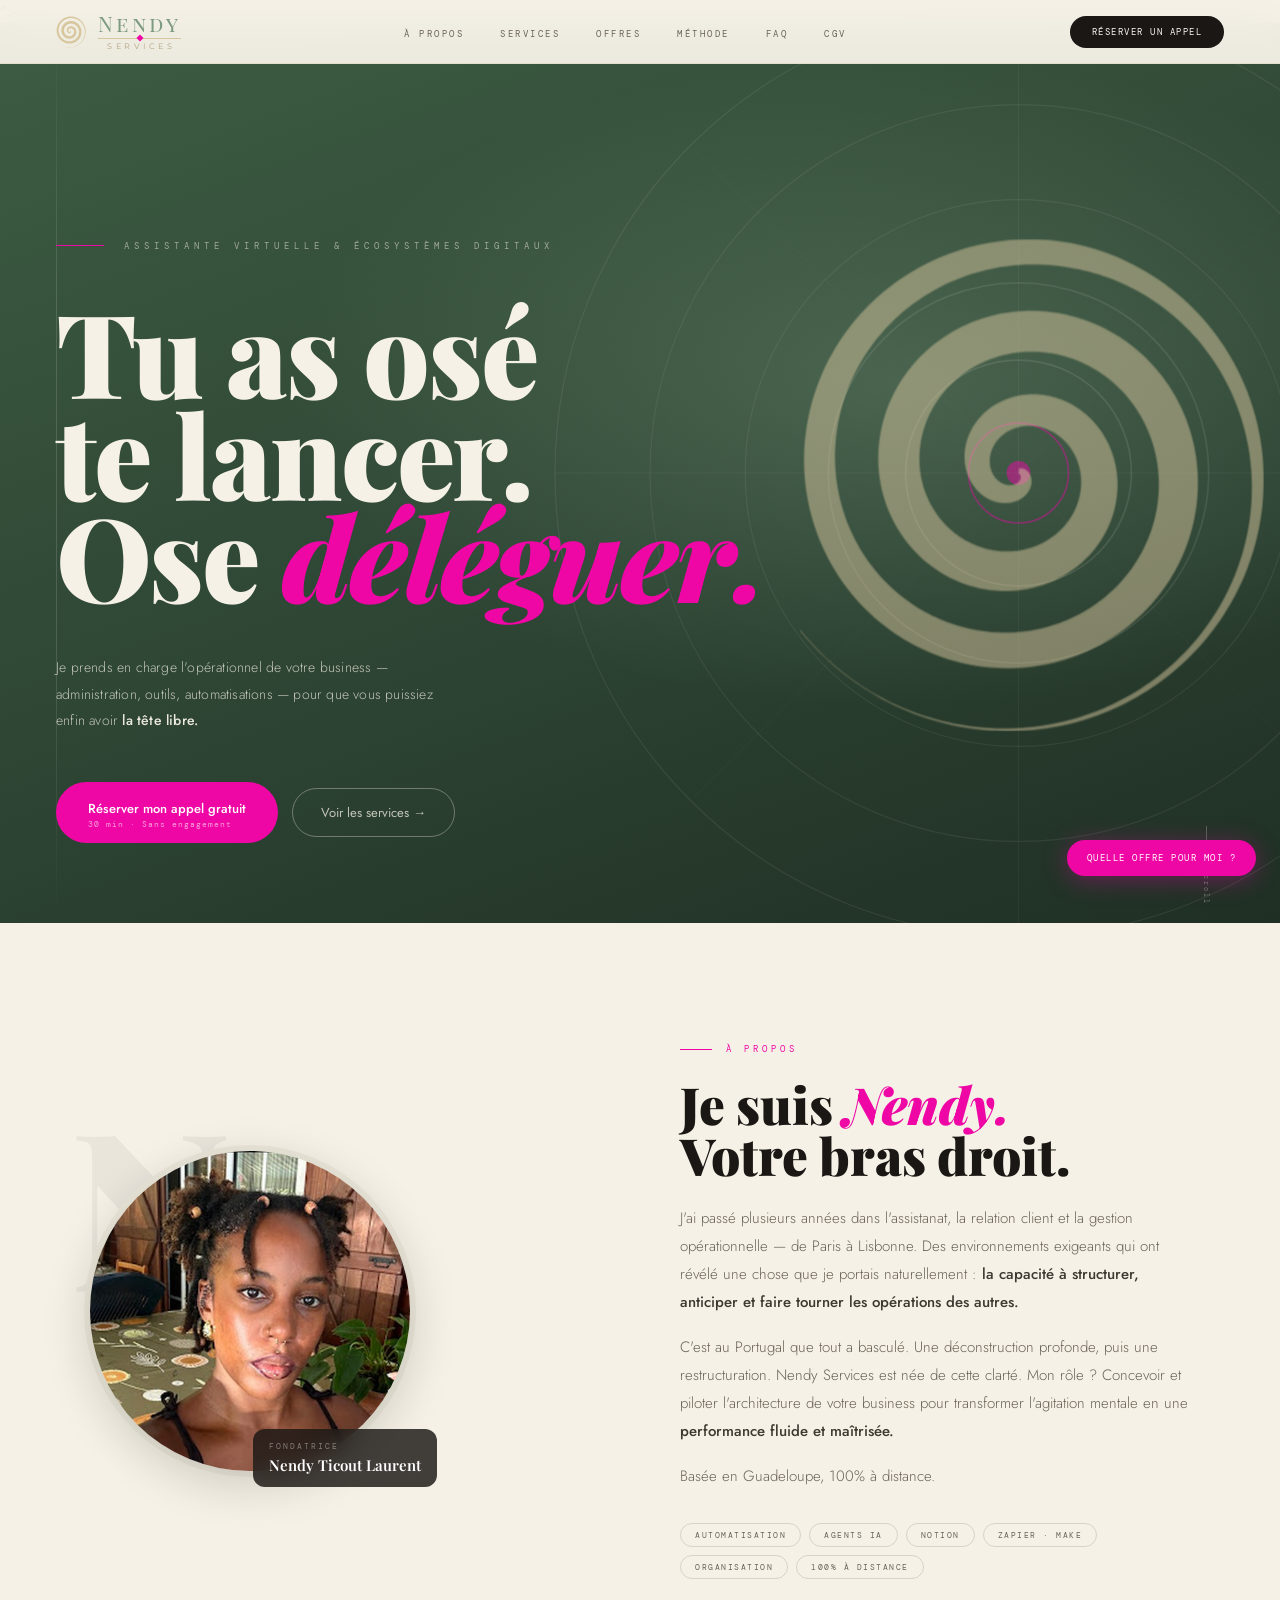
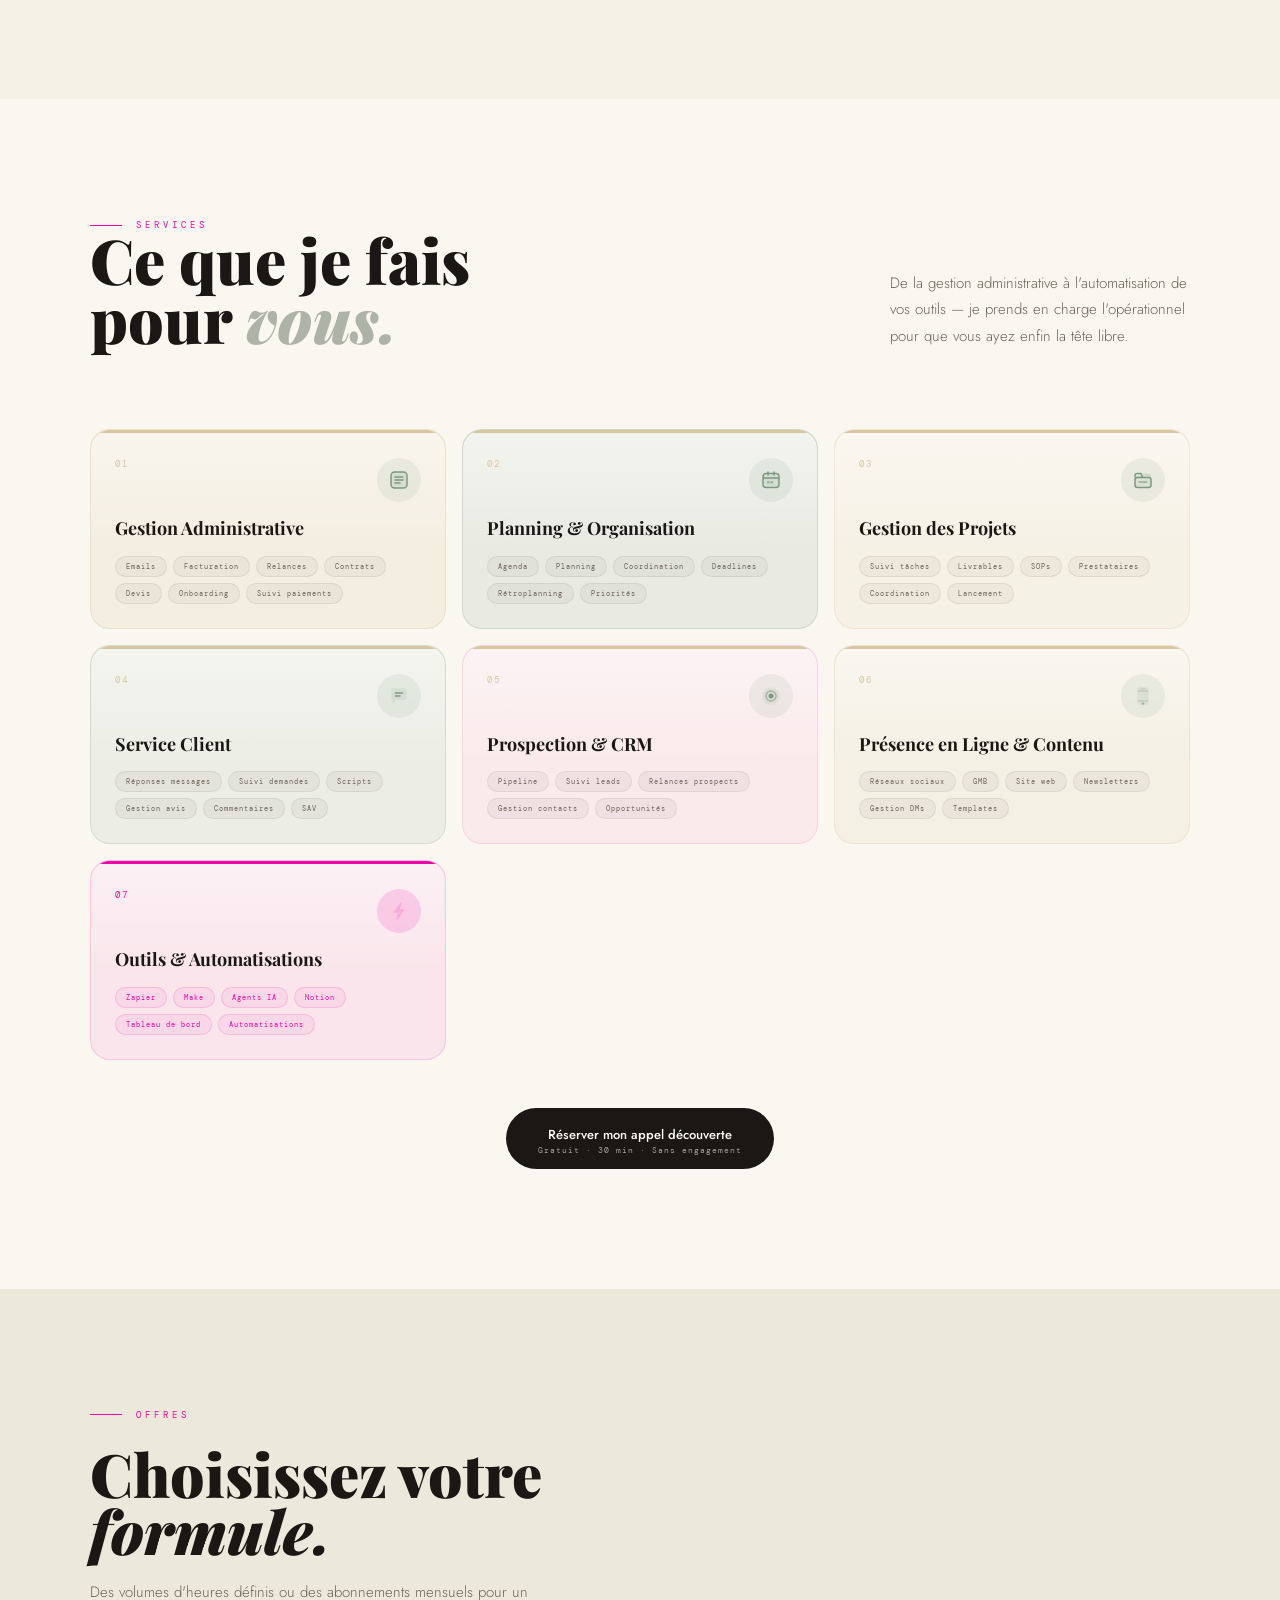
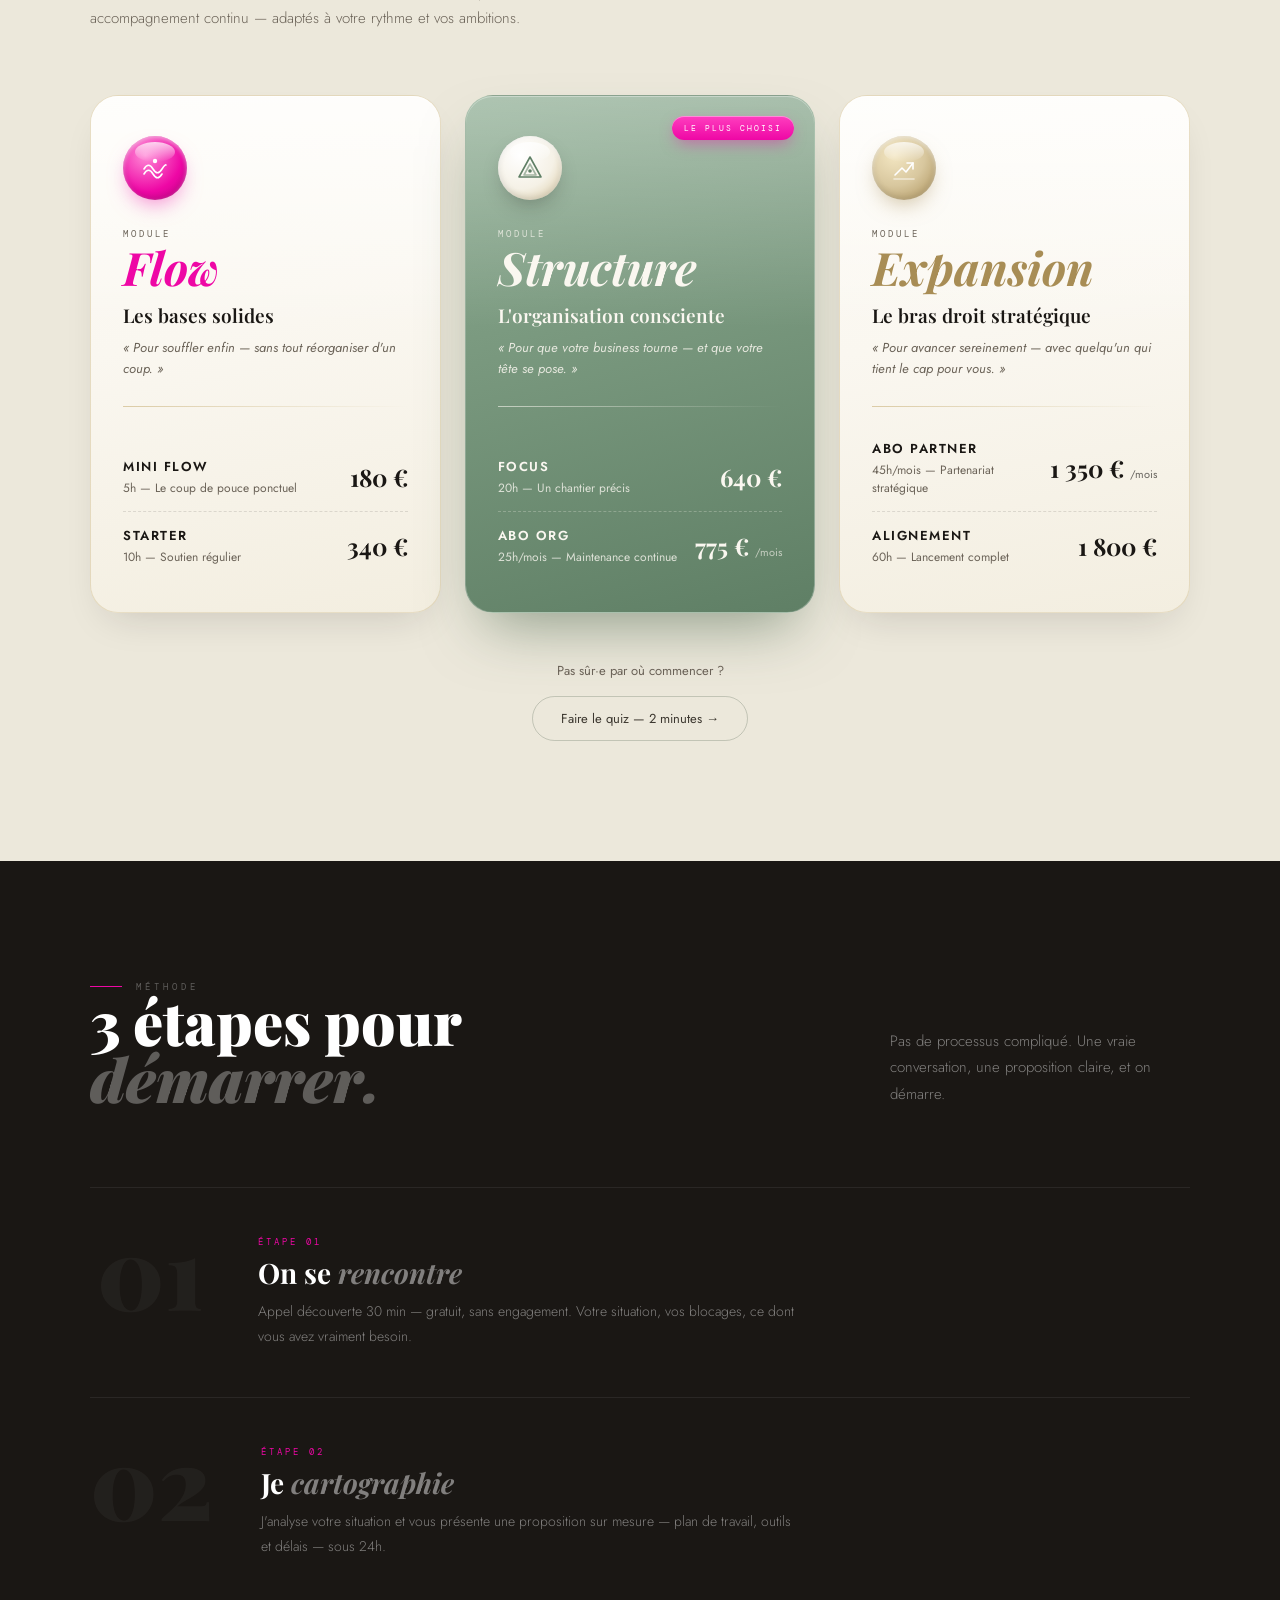
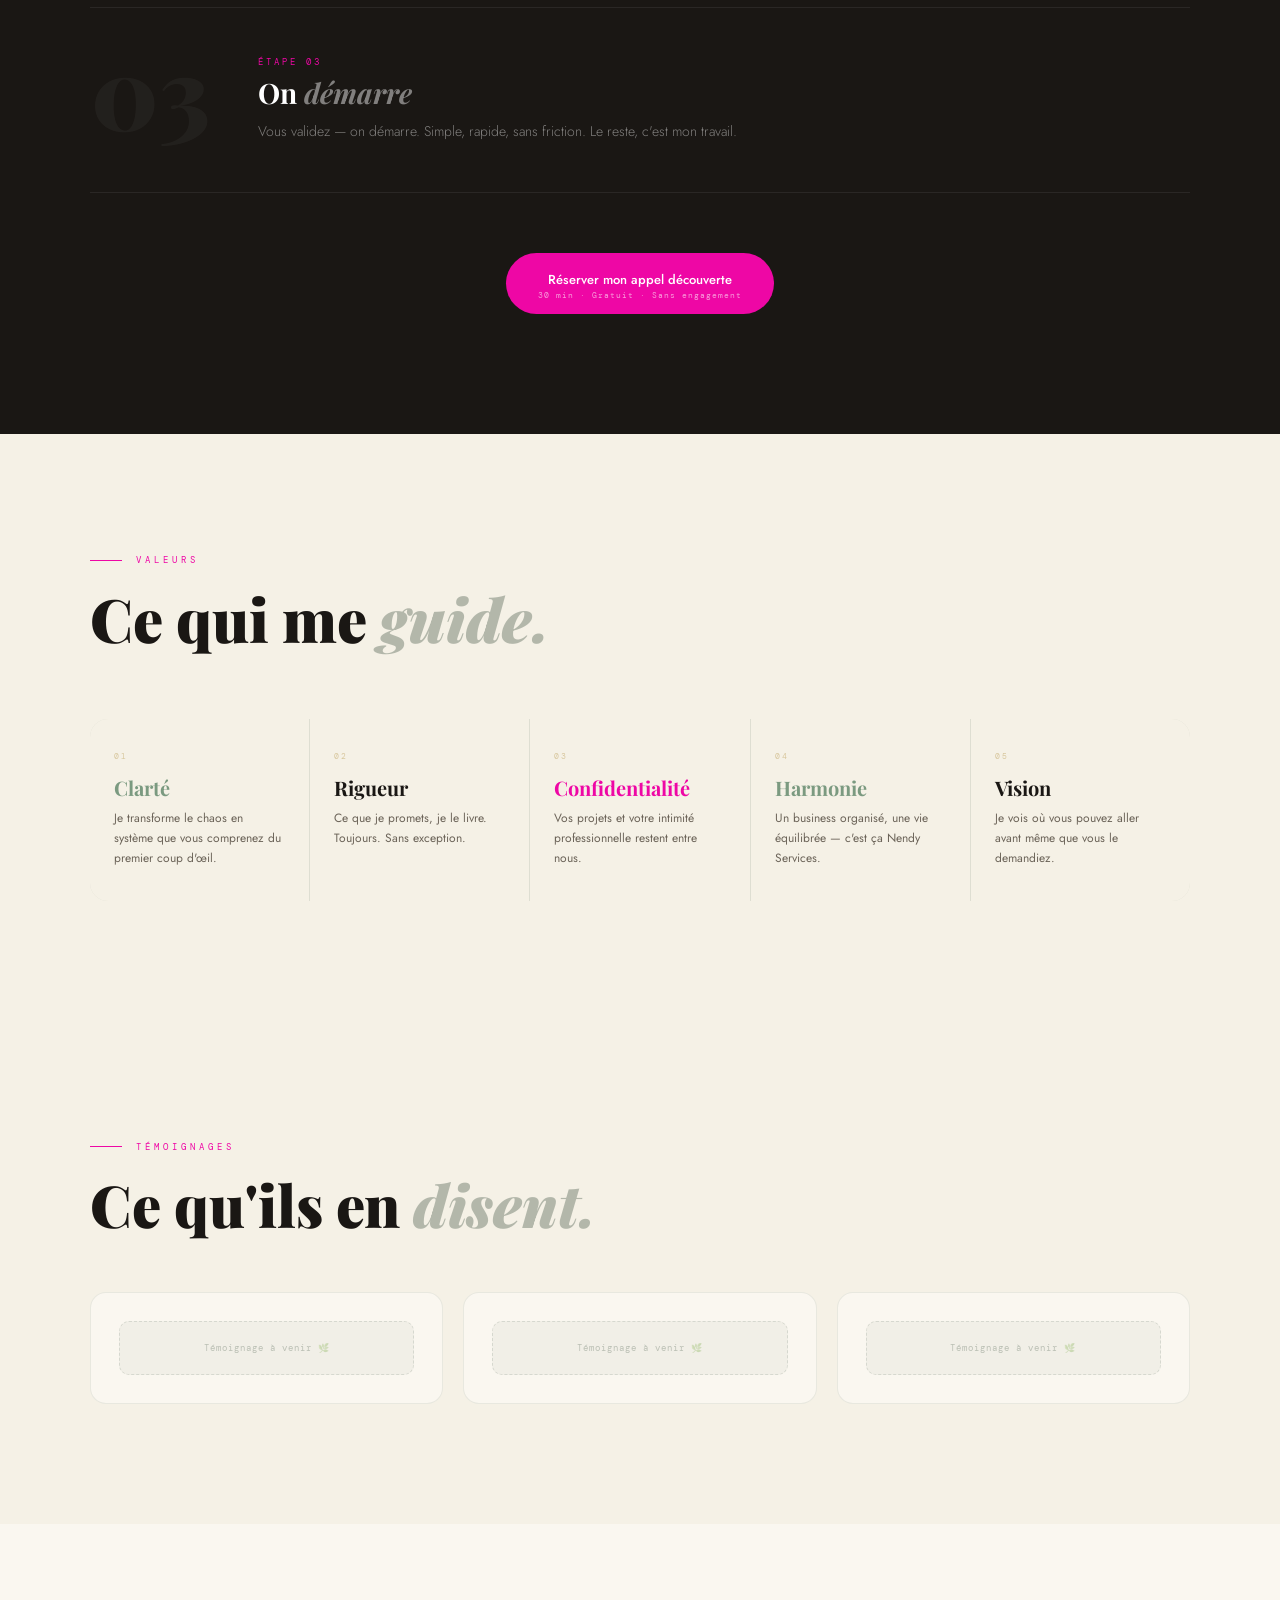
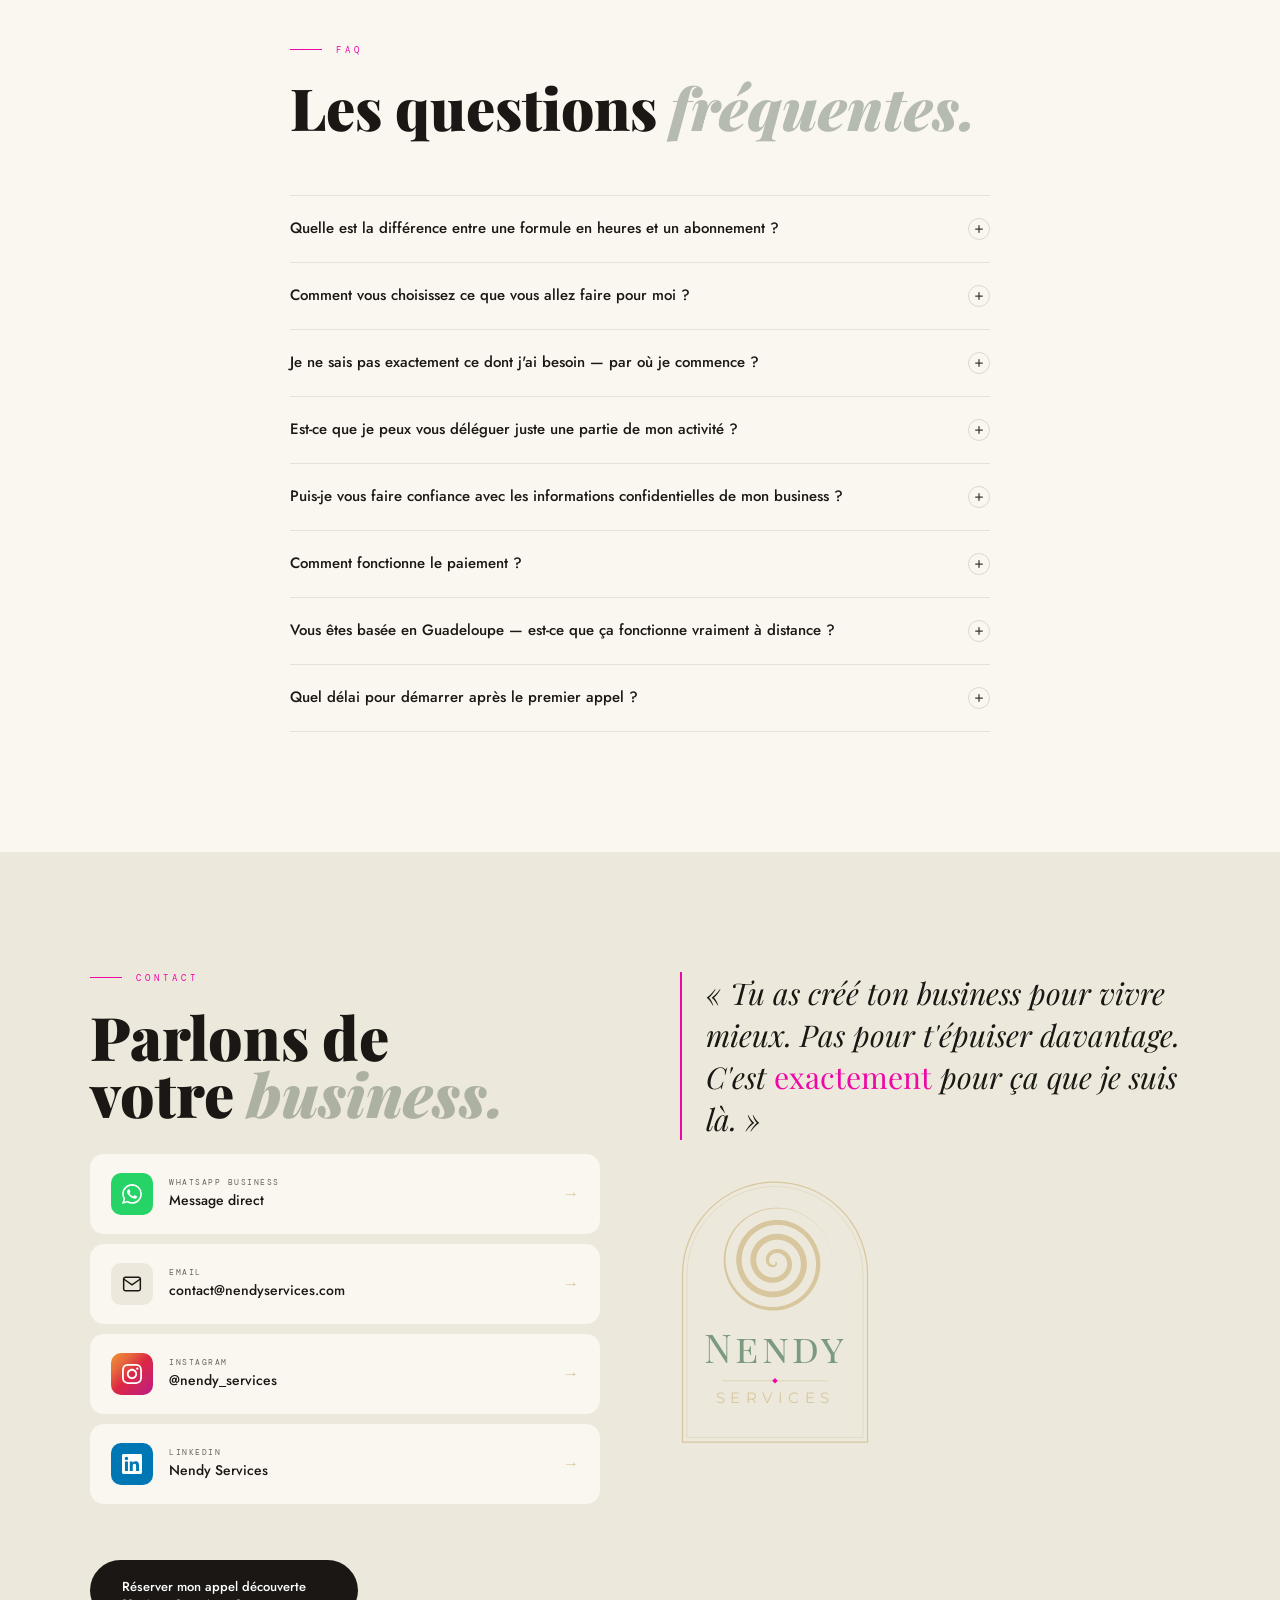
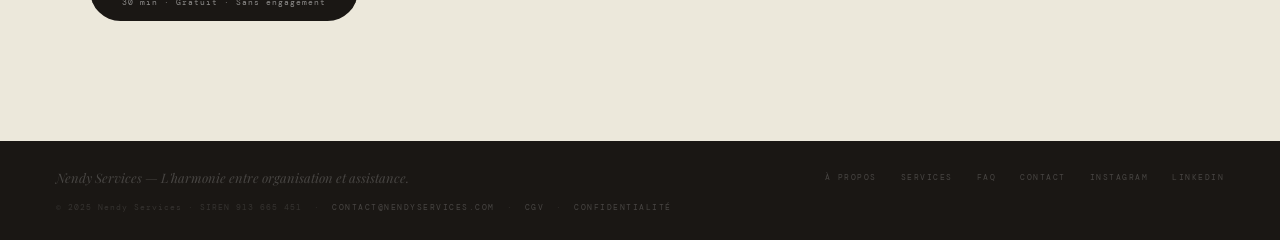
==== commit c6c3b2d7: "Favicon spirale 2026 sur toutes les pages (favicon.ico + PNG) Co-Authored-By: Claude Opus 5.5 <norep" ====
--- a/index.html
+++ b/index.html
@@ -2,11 +2,14 @@
 <html lang="fr">
 <head>
 <meta charset="UTF-8">
+<link rel="icon" href="/favicon.ico" sizes="any">
+<link rel="icon" type="image/png" sizes="96x96" href="/img/favicon-96.png">
+<link rel="icon" type="image/png" sizes="48x48" href="/img/favicon-48.png">
+<link rel="apple-touch-icon" href="/img/apple-touch-icon.png">
+<link rel="icon" type="image/svg+xml" href="data:image/svg+xml,<svg%20xmlns='http://www.w3.org/2000/svg'%20viewBox='224%20206%20668%20707'><path%20d='M540.0,543.4%20L540.2,543.6%20L540.4,543.8%20L540.7,543.9%20L540.9,544.1%20L541.1,544.3%20L541.2,544.5%20L541.4,544.7%20L541.6,544.9%20L541.7,545.1%20L541.9,545.3%20L542.0,545.5%20L542.1,545.7%20L542.2,545.9%20L542.3,546.1%20L542.4,546.3%20L542.5,546.6%20L542.5,546.8%20L542.6,547.0%20L542.6,547.2%20L542.7,547.5%20L542.7,547.7%20L542.7,548.0%20L542.7,548.2%20L542.7,548.4%20L542.7,548.7%20L542.7,548.9%20L542.7,549.2%20L542.7,549.4%20L542.6,549.7%20L542.6,549.9%20L542.5,550.2%20L542.5,550.4%20L542.4,550.7%20L542.3,551.0%20L542.2,551.2%20L542.1,551.5%20L542.0,551.8%20L541.9,552.0%20L541.8,552.3%20L541.6,552.6%20L541.5,552.8%20L541.3,553.1%20L541.2,553.4%20L541.0,553.6%20L540.8,553.9%20L540.6,554.2%20L540.4,554.4%20L540.2,554.7%20L539.9,554.9%20L539.7,555.2%20L539.4,555.5%20L539.2,555.7%20L538.9,556.0%20L538.6,556.2%20L538.3,556.4%20L538.0,556.7%20L537.6,556.9%20L537.3,557.1%20L537.0,557.4%20L536.6,557.6%20L536.2,557.8%20L535.8,558.0%20L535.4,558.2%20L535.0,558.4%20L534.6,558.5%20L534.2,558.7%20L533.8,558.9%20L533.3,559.0%20L532.8,559.1%20L532.4,559.3%20L531.9,559.4%20L531.4,559.5%20L530.9,559.6%20L530.4,559.7%20L529.9,559.7%20L529.4,559.8%20L528.8,559.8%20L528.3,559.9%20L527.7,559.9%20L527.2,559.9%20L526.6,559.9%20L526.0,559.8%20L525.5,559.8%20L524.9,559.7%20L524.3,559.7%20L523.7,559.6%20L523.1,559.5%20L522.5,559.3%20L521.9,559.2%20L521.3,559.0%20L520.7,558.8%20L520.0,558.6%20L519.4,558.4%20L518.8,558.2%20L518.2,557.9%20L517.6,557.7%20L516.9,557.4%20L516.3,557.1%20L515.7,556.7%20L515.1,556.4%20L514.5,556.0%20L513.9,555.6%20L513.3,555.2%20L512.7,554.8%20L512.1,554.3%20L511.5,553.9%20L510.9,553.4%20L510.3,552.9%20L509.8,552.4%20L509.2,551.8%20L508.7,551.2%20L508.1,550.7%20L507.6,550.1%20L507.1,549.4%20L506.5,548.8%20L506.0,548.1%20L505.6,547.5%20L505.1,546.8%20L504.6,546.0%20L504.2,545.3%20L503.7,544.5%20L503.3,543.8%20L502.9,543.0%20L502.5,542.2%20L502.2,541.4%20L501.8,540.5%20L501.5,539.7%20L501.2,538.8%20L500.9,537.9%20L500.6,537.0%20L500.4,536.1%20L500.1,535.2%20L499.9,534.3%20L499.7,533.3%20L499.6,532.3%20L499.4,531.4%20L499.3,530.4%20L499.2,529.4%20L499.2,528.4%20L499.1,527.4%20L499.1,526.3%20L499.1,525.3%20L499.1,524.3%20L499.2,523.2%20L499.3,522.2%20L499.4,521.1%20L499.5,520.0%20L499.7,519.0%20L499.9,517.9%20L500.1,516.8%20L500.3,515.7%20L500.6,514.7%20L500.9,513.6%20L501.3,512.5%20L501.6,511.4%20L502.0,510.4%20L502.4,509.3%20L502.9,508.2%20L503.4,507.1%20L503.9,506.1%20L504.4,505.0%20L505.0,504.0%20L505.6,502.9%20L506.2,501.9%20L506.9,500.9%20L507.6,499.9%20L508.3,498.9%20L509.0,497.9%20L509.8,496.9%20L510.6,495.9%20L511.5,495.0%20L512.3,494.0%20L513.2,493.1%20L514.1,492.2%20L515.1,491.3%20L516.1,490.4%20L517.1,489.6%20L518.1,488.8%20L519.2,487.9%20L520.2,487.2%20L521.4,486.4%20L522.5,485.6%20L523.6,484.9%20L524.8,484.2%20L526.0,483.5%20L527.3,482.9%20L528.5,482.3%20L529.8,481.7%20L531.1,481.1%20L532.4,480.6%20L533.8,480.1%20L535.1,479.6%20L536.5,479.2%20L537.9,478.7%20L539.3,478.4%20L540.7,478.0%20L542.2,477.7%20L543.7,477.4%20L545.1,477.2%20L546.6,476.9%20L548.1,476.8%20L549.7,476.6%20L551.2,476.5%20L552.7,476.4%20L554.3,476.4%20L555.8,476.4%20L557.4,476.5%20L559.0,476.5%20L560.6,476.7%20L562.1,476.8%20L563.7,477.0%20L565.3,477.3%20L566.9,477.5%20L568.5,477.9%20L570.1,478.2%20L571.7,478.6%20L573.3,479.1%20L574.9,479.5%20L576.5,480.1%20L578.1,480.6%20L579.6,481.2%20L581.2,481.9%20L582.8,482.6%20L584.3,483.3%20L585.8,484.1%20L587.4,484.9%20L588.9,485.7%20L590.4,486.6%20L591.9,487.6%20L593.3,488.5%20L594.8,489.6%20L596.2,490.6%20L597.6,491.7%20L599.0,492.8%20L600.4,494.0%20L601.8,495.2%20L603.1,496.5%20L604.4,497.8%20L605.7,499.1%20L606.9,500.4%20L608.2,501.8%20L609.4,503.3%20L610.5,504.7%20L611.7,506.3%20L612.8,507.8%20L613.8,509.4%20L614.9,511.0%20L615.9,512.6%20L616.8,514.3%20L617.8,516.0%20L618.7,517.7%20L619.5,519.5%20L620.4,521.2%20L621.1,523.1%20L621.9,524.9%20L622.6,526.8%20L623.2,528.7%20L623.8,530.6%20L624.4,532.5%20L624.9,534.5%20L625.4,536.4%20L625.8,538.4%20L626.2,540.4%20L626.6,542.5%20L626.8,544.5%20L627.1,546.6%20L627.3,548.7%20L627.4,550.8%20L627.5,552.9%20L627.6,555.0%20L627.5,557.1%20L627.5,559.2%20L627.4,561.4%20L627.2,563.5%20L627.0,565.7%20L626.7,567.8%20L626.4,570.0%20L626.0,572.1%20L625.6,574.3%20L625.1,576.4%20L624.6,578.6%20L624.0,580.7%20L623.3,582.9%20L622.6,585.0%20L621.9,587.1%20L621.1,589.2%20L620.2,591.3%20L619.3,593.4%20L618.4,595.5%20L617.3,597.5%20L616.3,599.6%20L615.1,601.6%20L613.9,603.6%20L612.7,605.6%20L611.4,607.5%20L610.1,609.4%20L608.7,611.4%20L607.3,613.2%20L605.8,615.1%20L604.2,616.9%20L602.7,618.7%20L601.0,620.5%20L599.3,622.2%20L597.6,623.9%20L595.8,625.5%20L594.0,627.1%20L592.1,628.7%20L590.2,630.3%20L588.2,631.8%20L586.2,633.2%20L584.2,634.6%20L582.1,636.0%20L580.0,637.3%20L577.8,638.6%20L575.6,639.8%20L573.4,641.0%20L571.1,642.2%20L568.8,643.2%20L566.5,644.3%20L564.1,645.2%20L561.7,646.2%20L559.2,647.0%20L556.8,647.8%20L554.3,648.6%20L551.7,649.3%20L549.2,649.9%20L546.6,650.5%20L544.0,651.0%20L541.4,651.5%20L538.8,651.9%20L536.1,652.2%20L533.5,652.5%20L530.8,652.7%20L528.1,652.8%20L525.4,652.9%20L522.7,652.9%20L519.9,652.9%20L517.2,652.8%20L514.5,652.6%20L511.7,652.3%20L509.0,652.0%20L506.2,651.6%20L503.5,651.2%20L500.7,650.7%20L498.0,650.1%20L495.3,649.4%20L492.5,648.7%20L489.8,647.9%20L487.1,647.1%20L484.4,646.2%20L481.7,645.2%20L479.1,644.1%20L476.4,643.0%20L473.8,641.8%20L471.2,640.5%20L468.6,639.2%20L466.0,637.8%20L463.5,636.4%20L461.0,634.8%20L458.5,633.3%20L456.0,631.6%20L453.6,629.9%20L451.2,628.1%20L448.9,626.3%20L446.6,624.4%20L444.3,622.4%20L442.1,620.4%20L439.9,618.3%20L437.7,616.2%20L435.6,614.0%20L433.6,611.7%20L431.6,609.4%20L429.6,607.0%20L427.7,604.6%20L425.9,602.1%20L424.1,599.6%20L422.3,597.0%20L420.7,594.4%20L419.0,591.7%20L417.5,589.0%20L415.9,586.3%20L414.5,583.4%20L413.1,580.6%20L411.8,577.7%20L410.6,574.8%20L409.4,571.8%20L408.3,568.8%20L407.2,565.8%20L406.2,562.7%20L405.3,559.6%20L404.5,556.5%20L403.7,553.3%20L403.0,550.1%20L402.4,546.9%20L401.9,543.6%20L401.4,540.4%20L401.0,537.1%20L400.7,533.8%20L400.5,530.5%20L400.4,527.2%20L400.3,523.8%20L400.3,520.5%20L400.4,517.1%20L400.6,513.7%20L400.8,510.4%20L401.2,507.0%20L401.6,503.6%20L402.1,500.2%20L402.6,496.9%20L403.3,493.5%20L404.0,490.1%20L404.9,486.8%20L405.8,483.5%20L406.8,480.1%20L407.9,476.8%20L409.0,473.5%20L410.2,470.2%20L411.6,467.0%20L413.0,463.8%20L414.4,460.6%20L416.0,457.4%20L417.7,454.2%20L419.4,451.1%20L421.2,448.0%20L423.1,445.0%20L425.0,442.0%20L427.0,439.0%20L429.2,436.1%20L431.3,433.2%20L433.6,430.4%20L435.9,427.6%20L438.3,424.8%20L440.8,422.1%20L443.4,419.5%20L446.0,416.9%20L448.7,414.4%20L451.4,411.9%20L454.2,409.5%20L457.1,407.1%20L460.1,404.8%20L463.1,402.6%20L466.2,400.5%20L469.3,398.4%20L472.5,396.4%20L475.7,394.4%20L479.0,392.5%20L482.4,390.7%20L485.8,389.0%20L489.2,387.4%20L492.7,385.8%20L496.2,384.3%20L499.8,382.9%20L503.5,381.6%20L507.1,380.4%20L510.8,379.2%20L514.6,378.1%20L518.4,377.1%20L522.2,376.3%20L526.0,375.5%20L529.9,374.7%20L533.8,374.1%20L537.7,373.6%20L541.6,373.1%20L545.6,372.8%20L549.6,372.5%20L553.6,372.4%20L557.6,372.3%20L561.6,372.4%20L565.6,372.5%20L569.6,372.7%20L573.7,373.0%20L577.7,373.5%20L581.7,374.0%20L585.8,374.6%20L589.8,375.3%20L593.8,376.1%20L597.8,377.0%20L601.8,378.0%20L605.8,379.2%20L609.8,380.4%20L613.7,381.7%20L617.6,383.1%20L621.5,384.5%20L625.4,386.1%20L629.2,387.8%20L633.0,389.6%20L636.8,391.5%20L640.5,393.5%20L644.2,395.5%20L647.9,397.7%20L651.5,399.9%20L655.0,402.3%20L658.6,404.7%20L662.0,407.2%20L665.4,409.8%20L668.8,412.5%20L672.1,415.3%20L675.3,418.2%20L678.5,421.1%20L681.6,424.2%20L684.7,427.3%20L687.7,430.5%20L690.6,433.7%20L693.4,437.1%20L696.2,440.5%20L698.9,444.0%20L701.5,447.6%20L704.0,451.2%20L706.5,454.9%20L708.8,458.7%20L711.1,462.5%20L713.3,466.4%20L715.4,470.4%20L717.4,474.4%20L719.3,478.5%20L721.2,482.6%20L722.9,486.8%20L724.6,491.0%20L726.1,495.3%20L727.5,499.6%20L728.9,504.0%20L730.1,508.4%20L731.3,512.9%20L732.3,517.4%20L733.2,521.9%20L734.0,526.4%20L734.7,531.0%20L735.4,535.6%20L735.9,540.2%20L736.2,544.9%20L736.5,549.5%20L736.7,554.2%20L736.7,558.9%20L736.7,563.6%20L736.5,568.4%20L736.2,573.1%20L735.8,577.8%20L735.3,582.5%20L734.7,587.2%20L734.0,592.0%20L733.1,596.7%20L732.1,601.4%20L731.1,606.0%20L729.9,610.7%20L728.6,615.3%20L727.1,620.0%20L725.6,624.6%20L724.0,629.1%20L722.2,633.7%20L720.3,638.2%20L718.3,642.7%20L716.2,647.1%20L714.0,651.5%20L711.7,655.8%20L709.3,660.1%20L706.8,664.4%20L704.1,668.6%20L701.4,672.7%20L698.6,676.8%20L695.6,680.8%20L692.6,684.8%20L689.4,688.7%20L686.2,692.5%20L682.8,696.3%20L679.4,700.0%20L675.8,703.6%20L672.2,707.1%20L668.5,710.5%20L664.7,713.9%20L660.8,717.2%20L656.8,720.4%20L652.7,723.5%20L648.6,726.5%20L644.4,729.4%20L640.1,732.3%20L635.7,735.0%20L631.2,737.6%20L626.7,740.2%20L622.1,742.6%20L617.4,744.9%20L612.7,747.1%20L607.9,749.2%20L603.1,751.2%20L598.2,753.1%20L593.2,754.9%20L588.2,756.5%20L583.2,758.1%20L578.1,759.5%20L572.9,760.8%20L567.7,762.0%20L562.5,763.0%20L557.3,764.0%20L552.0,764.8%20L546.7,765.5%20L541.3,766.0%20L536.0,766.4%20L530.6,766.8%20L525.2,766.9%20L519.8,767.0%20L514.3,766.9%20L508.9,766.7%20L503.5,766.4%20L498.0,765.9%20L492.6,765.3%20L487.2,764.6%20L481.7,763.7%20L476.3,762.7%20L470.9,761.6%20L465.5,760.3%20L460.2,758.9%20L454.8,757.4%20L449.5,755.8%20L444.3,754.0%20L439.0,752.1%20L433.8,750.1%20L428.6,747.9%20L423.5,745.6%20L418.4,743.2%20L413.4,740.7%20L408.4,738.0%20L403.5,735.2%20L398.6,732.3%20L393.8,729.3%20L389.1,726.1%20L384.4,722.8%20L379.8,719.5%20L375.3,716.0%20L370.8,712.3%20L366.4,708.6%20L362.1,704.8%20L357.9,700.8%20L353.8,696.8%20L349.8,692.6%20L345.8,688.4%20L342.0,684.0%20L338.2,679.5%20L334.6,675.0%20L331.1,670.3%20L327.6,665.6%20L324.3,660.7%20L321.1,655.8%20L318.0,650.8%20L315.0,645.7%20L312.1,640.5%20L309.3,635.3%20L306.7,630.0%20L304.2,624.6%20L301.8,619.1%20L299.5,613.6%20L297.4,608.0%20L295.4,602.3%20L293.5,596.6%20L291.8,590.9%20L290.2,585.1%20L288.7,579.2%20L287.4,573.3%20L286.2,567.4%20L285.1,561.4%20L284.2,555.4%20L283.4,549.3%20L282.8,543.2%20L282.3,537.1%20L282.0,531.0%20L281.8,524.9%20L281.7,518.7%20L281.8,512.5%20L282.1,506.4%20L282.5,500.2%20L283.0,494.0%20L283.7,487.8%20L284.6,481.7%20L285.5,475.5%20L286.7,469.4%20L288.0,463.3%20L289.4,457.2%20L291.0,451.1%20L292.7,445.0%20L294.6,439.0%20L296.6,433.0%20L298.8,427.1%20L301.1,421.2%20L303.5,415.3%20L306.1,409.5%20L308.9,403.8%20L311.8,398.1%20L314.8,392.5%20L317.9,386.9%20L321.2,381.4%20L324.7,375.9%20L328.3,370.6%20L332.0,365.3%20L335.8,360.1%20L339.8,355.0%20L343.9,350.0%20L348.1,345.0%20L352.4,340.2%20L356.9,335.4%20L361.5,330.8%20L366.2,326.2%20L371.0,321.8%20L375.9,317.4%20L381.0,313.2%20L386.1,309.1%20L391.4,305.1%20L396.7,301.3%20L402.2,297.5%20L407.8,293.9%20L413.4,290.4%20L419.2,287.0%20L425.0,283.8%20L430.9,280.7%20L436.9,277.7%20L443.0,274.9%20L449.1,272.2%20L455.4,269.7%20L461.7,267.3%20L468.0,265.0%20L474.5,262.9%20L480.9,261.0%20L487.5,259.2%20L494.1,257.5%20L500.7,256.0%20L507.4,254.7%20L514.1,253.5%20L520.9,252.5%20L527.7,251.6%20L534.5,250.9%20L541.4,250.4%20L548.3,250.0%20L555.2,249.8%20L562.1,249.8%20L569.0,249.9%20L575.9,250.2%20L582.9,250.6%20L589.8,251.2%20L596.7,252.0%20L603.6,253.0%20L610.5,254.1%20L617.5,255.3%20L624.3,256.6%20L631.2,258.1%20L638.1,259.8%20L644.9,261.7%20L651.7,263.7%20L658.4,265.9%20L665.1,268.2%20L671.8,270.7%20L678.4,273.4%20L685.0,276.2%20L691.5,279.2%20L697.9,282.4%20L704.3,285.7%20L710.6,289.2%20L716.8,292.8%20L723.0,296.6%20L729.1,300.6%20L735.0,304.7%20L740.9,308.9%20L746.8,313.3%20L752.5,317.9%20L758.1,322.6%20L763.6,327.4%20L769.0,332.4%20L774.3,337.5%20L779.5,342.7%20L784.5,348.1%20L789.5,353.6%20L794.3,359.2%20L799.0,365.0%20L803.5,370.9%20L807.9,376.9%20L812.2,383.0%20L816.4,389.2%20L820.4,395.5%20L824.2,402.0%20L827.9,408.5%20L831.5,415.2%20L834.9,421.9%20L838.1,428.7%20L841.2,435.6%20L844.1,442.6%20L846.9,449.7%20L849.5,456.9%20L851.9,464.1%20L854.2,471.4%20L856.3,478.8%20L858.2,486.2%20L859.9,493.7%20L861.5,501.2%20L862.9,508.8%20L864.1,516.4%20L865.1,524.1%20L865.9,531.8%20L866.6,539.5%20L867.0,547.3%20L867.3,555.0%20L867.4,562.8%20L867.3,570.6%20L867.1,578.5%20L866.6,586.3%20L865.9,594.1%20L865.1,601.9%20L864.1,609.7%20L862.9,617.5%20L861.5,625.3%20L859.9,633.0%20L858.1,640.8%20L856.1,648.5%20L854.0,656.1%20L851.6,663.7%20L849.1,671.3%20L846.4,678.8%20L843.5,686.3%20L840.4,693.7%20L837.1,701.0%20L833.7,708.3%20L830.1,715.5%20L826.3,722.6%20L822.3,729.6%20L818.2,736.6%20L813.8,743.4%20L809.4,750.2%20L804.7,756.8%20L799.9,763.4%20L794.9,769.9%20L789.8,776.2%20L784.5,782.4%20L779.0,788.5%20L773.4,794.5%20L767.6,800.4%20L761.7,806.1%20L755.7,811.7%20L749.5,817.1%20L743.1,822.5%20L736.7,827.6%20L730.1,832.6%20L723.4,837.5%20L716.5,842.2%20L709.5,846.8%20L702.4,851.1%20L695.2,855.4%20L687.9,859.4%20L680.5,863.3%20L673.0,867.0%20L665.4,870.6%20L657.7,873.9%20L649.9,877.1%20L642.0,880.1%20L634.0,882.9%20L626.0,885.5%20L617.9,888.0%20L609.7,890.2%20L601.4,892.3%20L593.1,894.1%20L584.8,895.8%20L576.4,897.2%20L567.9,898.5%20L559.4,899.5%20L550.9,900.4%20L542.4,901.0%20L533.8,901.5%20L525.2,901.7%20L516.6,901.8%20L508.0,901.6%20L499.4,901.2%20L490.7,900.6%20L482.1,899.8%20L473.5,898.8%20L464.9,897.6%20L456.3,896.2%20L447.8,894.6%20L439.3,892.8%20L430.8,890.8%20L422.3,888.5%20L413.9,886.1%20L405.6,883.4%20L397.3,880.6%20L389.0,877.5%20L380.9,874.3%20L372.8,870.9%20L364.7,867.2%20L356.8,863.4%20L348.9,859.3%20L341.1,855.1%20L333.5,850.7%20L325.9,846.1%20L318.4,841.3%20L311.1,836.3%20L303.8,831.1%20L296.7,825.8%20L289.7,820.2%20L282.8,814.5%20L276.1,808.6%20L269.5,802.6%20L263.0,796.4%20L256.7,790.0%20L250.5,783.5%20L244.4,776.8%20L238.6,770.0%20L232.8,763.1%20L232.2,763.6%20L237.9,770.6%20L243.8,777.4%20L249.9,784.1%20L256.0,790.6%20L262.4,797.0%20L268.9,803.2%20L275.5,809.3%20L282.2,815.2%20L289.1,820.9%20L296.1,826.5%20L303.3,831.9%20L310.5,837.1%20L317.9,842.1%20L325.3,847.0%20L332.9,851.7%20L340.5,856.2%20L348.3,860.5%20L356.1,864.7%20L364.1,868.6%20L372.1,872.3%20L380.2,875.9%20L388.4,879.3%20L396.6,882.4%20L404.9,885.4%20L413.3,888.2%20L421.7,890.7%20L430.2,893.1%20L438.7,895.2%20L447.2,897.2%20L455.8,898.9%20L464.4,900.5%20L473.1,901.8%20L481.8,902.9%20L490.4,903.9%20L499.1,904.6%20L507.8,905.1%20L516.5,905.4%20L525.2,905.5%20L533.9,905.4%20L542.6,905.1%20L551.3,904.6%20L559.9,903.8%20L568.5,902.9%20L577.1,901.8%20L585.6,900.5%20L594.1,898.9%20L602.6,897.2%20L611.0,895.3%20L619.3,893.2%20L627.6,890.8%20L635.8,888.3%20L643.9,885.6%20L652.0,882.7%20L660.0,879.7%20L667.9,876.4%20L675.8,872.9%20L683.5,869.3%20L691.1,865.5%20L698.7,861.5%20L706.1,857.4%20L713.4,853.0%20L720.6,848.6%20L727.8,843.9%20L734.7,839.1%20L741.6,834.1%20L748.3,828.9%20L754.9,823.7%20L761.4,818.2%20L767.8,812.6%20L774.0,806.9%20L780.0,801.0%20L785.9,795.0%20L791.7,788.9%20L797.3,782.6%20L802.7,776.2%20L808.0,769.7%20L813.2,763.1%20L818.1,756.3%20L822.9,749.5%20L827.6,742.5%20L832.0,735.4%20L836.3,728.3%20L840.5,721.0%20L844.4,713.7%20L848.2,706.2%20L851.8,698.7%20L855.2,691.2%20L858.4,683.5%20L861.4,675.8%20L864.3,668.0%20L866.9,660.1%20L869.4,652.2%20L871.7,644.3%20L873.8,636.3%20L875.7,628.3%20L877.4,620.2%20L878.9,612.1%20L880.2,604.0%20L881.4,595.8%20L882.3,587.6%20L883.0,579.5%20L883.6,571.3%20L883.9,563.1%20L884.1,554.9%20L884.1,546.7%20L883.8,538.5%20L883.4,530.4%20L882.8,522.2%20L882.0,514.1%20L881.0,506.0%20L879.8,498.0%20L878.4,489.9%20L876.8,482.0%20L875.1,474.0%20L873.2,466.2%20L871.0,458.3%20L868.7,450.6%20L866.2,442.9%20L863.6,435.2%20L860.7,427.6%20L857.7,420.2%20L854.5,412.7%20L851.1,405.4%20L847.6,398.2%20L843.9,391.0%20L840.0,384.0%20L836.0,377.0%20L831.8,370.2%20L827.5,363.4%20L822.9,356.8%20L818.3,350.3%20L813.5,343.9%20L808.5,337.6%20L803.4,331.4%20L798.2,325.4%20L792.8,319.5%20L787.3,313.7%20L781.7,308.1%20L775.9,302.6%20L770.0,297.3%20L764.0,292.1%20L757.9,287.0%20L751.6,282.1%20L745.3,277.4%20L738.8,272.8%20L732.3,268.3%20L725.6,264.1%20L718.9,259.9%20L712.0,256.0%20L705.1,252.2%20L698.1,248.6%20L691.0,245.1%20L683.9,241.9%20L676.6,238.7%20L669.3,235.8%20L662.0,233.1%20L654.6,230.5%20L647.1,228.1%20L639.6,225.9%20L632.0,223.8%20L624.4,222.0%20L616.8,220.3%20L609.1,218.9%20L601.4,217.7%20L593.6,216.7%20L585.9,215.9%20L578.1,215.2%20L570.4,214.8%20L562.6,214.5%20L554.9,214.4%20L547.1,214.5%20L539.4,214.8%20L531.7,215.2%20L524.0,215.9%20L516.3,216.7%20L508.7,217.7%20L501.1,218.9%20L493.5,220.3%20L486.0,221.8%20L478.5,223.5%20L471.1,225.4%20L463.7,227.5%20L456.4,229.7%20L449.2,232.2%20L442.0,234.7%20L434.9,237.5%20L427.8,240.4%20L420.9,243.5%20L414.0,246.7%20L407.2,250.1%20L400.6,253.7%20L394.0,257.4%20L387.5,261.3%20L381.1,265.3%20L374.8,269.4%20L368.6,273.7%20L362.5,278.2%20L356.6,282.8%20L350.7,287.5%20L345.0,292.3%20L339.4,297.3%20L333.9,302.4%20L328.6,307.6%20L323.4,313.0%20L318.3,318.5%20L313.4,324.0%20L308.6,329.7%20L303.9,335.5%20L299.4,341.4%20L295.0,347.4%20L290.8,353.5%20L286.7,359.7%20L282.8,365.9%20L279.1,372.3%20L275.5,378.7%20L272.0,385.2%20L268.7,391.8%20L265.6,398.5%20L262.7,405.2%20L259.9,412.0%20L257.3,418.8%20L254.8,425.7%20L252.5,432.6%20L250.4,439.6%20L248.4,446.6%20L246.6,453.7%20L245.0,460.8%20L243.6,467.9%20L242.3,475.0%20L241.2,482.2%20L240.3,489.3%20L239.5,496.5%20L238.9,503.7%20L238.5,510.9%20L238.3,518.1%20L238.2,525.3%20L238.3,532.5%20L238.6,539.7%20L239.0,546.8%20L239.6,553.9%20L240.4,561.1%20L241.4,568.1%20L242.5,575.2%20L243.8,582.2%20L245.2,589.1%20L246.8,596.1%20L248.6,602.9%20L250.6,609.7%20L252.7,616.5%20L254.9,623.2%20L257.3,629.8%20L259.9,636.4%20L262.6,642.9%20L265.5,649.3%20L268.5,655.7%20L271.6,662.0%20L274.9,668.1%20L278.4,674.2%20L282.0,680.2%20L285.7,686.1%20L289.6,691.9%20L293.6,697.6%20L297.7,703.2%20L301.9,708.7%20L306.3,714.1%20L310.8,719.4%20L315.4,724.6%20L320.2,729.6%20L325.0,734.5%20L330.0,739.3%20L335.0,744.0%20L340.2,748.5%20L345.4,752.9%20L350.8,757.2%20L356.3,761.4%20L361.8,765.4%20L367.4,769.2%20L373.2,773.0%20L378.9,776.6%20L384.8,780.0%20L390.8,783.3%20L396.8,786.5%20L402.9,789.5%20L409.0,792.3%20L415.2,795.0%20L421.4,797.6%20L427.8,800.0%20L434.1,802.2%20L440.5,804.3%20L446.9,806.2%20L453.4,808.0%20L459.9,809.6%20L466.4,811.1%20L473.0,812.4%20L479.6,813.5%20L486.2,814.5%20L492.8,815.4%20L499.4,816.0%20L506.0,816.5%20L512.6,816.9%20L519.2,817.1%20L525.8,817.1%20L532.4,817.0%20L539.0,816.7%20L545.6,816.3%20L552.1,815.7%20L558.7,815.0%20L565.2,814.1%20L571.6,813.0%20L578.1,811.8%20L584.4,810.4%20L590.8,808.9%20L597.1,807.3%20L603.3,805.5%20L609.5,803.5%20L615.7,801.4%20L621.7,799.2%20L627.8,796.8%20L633.7,794.3%20L639.6,791.6%20L645.4,788.8%20L651.1,785.9%20L656.8,782.9%20L662.3,779.7%20L667.8,776.4%20L673.2,772.9%20L678.5,769.4%20L683.7,765.7%20L688.8,761.9%20L693.8,758.0%20L698.7,753.9%20L703.5,749.8%20L708.2,745.5%20L712.8,741.2%20L717.3,736.7%20L721.7,732.2%20L725.9,727.5%20L730.0,722.8%20L734.0,718.0%20L737.9,713.0%20L741.7,708.0%20L745.3,703.0%20L748.8,697.8%20L752.2,692.6%20L755.4,687.3%20L758.6,681.9%20L761.5,676.4%20L764.4,670.9%20L767.1,665.4%20L769.7,659.8%20L772.1,654.1%20L774.4,648.4%20L776.5,642.6%20L778.6,636.8%20L780.4,631.0%20L782.2,625.1%20L783.7,619.2%20L785.2,613.3%20L786.5,607.3%20L787.6,601.4%20L788.6,595.4%20L789.5,589.4%20L790.2,583.4%20L790.8,577.3%20L791.2,571.3%20L791.5,565.3%20L791.6,559.3%20L791.6,553.3%20L791.5,547.3%20L791.2,541.3%20L790.7,535.3%20L790.2,529.4%20L789.5,523.5%20L788.6,517.6%20L787.6,511.7%20L786.5,505.9%20L785.2,500.1%20L783.8,494.3%20L782.2,488.6%20L780.6,483.0%20L778.8,477.4%20L776.8,471.8%20L774.8,466.3%20L772.6,460.9%20L770.3,455.5%20L767.8,450.2%20L765.2,445.0%20L762.6,439.8%20L759.8,434.7%20L756.8,429.7%20L753.8,424.8%20L750.7,419.9%20L747.4,415.2%20L744.0,410.5%20L740.6,405.9%20L737.0,401.4%20L733.3,397.0%20L729.5,392.7%20L725.7,388.5%20L721.7,384.3%20L717.7,380.3%20L713.5,376.4%20L709.3,372.6%20L705.0,368.9%20L700.6,365.4%20L696.1,361.9%20L691.6,358.5%20L687.0,355.3%20L682.3,352.2%20L677.6,349.2%20L672.8,346.3%20L667.9,343.5%20L663.0,340.9%20L658.0,338.4%20L653.0,336.0%20L647.9,333.7%20L642.8,331.6%20L637.6,329.5%20L632.5,327.7%20L627.2,325.9%20L622.0,324.3%20L616.7,322.8%20L611.4,321.4%20L606.0,320.1%20L600.7,319.0%20L595.3,318.0%20L589.9,317.2%20L584.5,316.5%20L579.1,315.9%20L573.7,315.4%20L568.3,315.1%20L562.9,314.9%20L557.5,314.8%20L552.2,314.9%20L546.8,315.0%20L541.4,315.4%20L536.1,315.8%20L530.8,316.4%20L525.5,317.1%20L520.2,317.9%20L515.0,318.8%20L509.8,319.9%20L504.6,321.1%20L499.5,322.4%20L494.4,323.8%20L489.4,325.4%20L484.4,327.0%20L479.5,328.8%20L474.6,330.7%20L469.8,332.7%20L465.0,334.8%20L460.3,337.0%20L455.7,339.4%20L451.1,341.8%20L446.6,344.4%20L442.1,347.0%20L437.8,349.8%20L433.5,352.6%20L429.3,355.6%20L425.1,358.6%20L421.1,361.7%20L417.1,365.0%20L413.3,368.3%20L409.5,371.7%20L405.8,375.1%20L402.1,378.7%20L398.6,382.3%20L395.2,386.0%20L391.9,389.8%20L388.7,393.7%20L385.5,397.6%20L382.5,401.6%20L379.6,405.7%20L376.8,409.8%20L374.0,414.0%20L371.4,418.2%20L368.9,422.5%20L366.5,426.8%20L364.3,431.2%20L362.1,435.6%20L360.0,440.1%20L358.1,444.6%20L356.2,449.1%20L354.5,453.7%20L352.9,458.3%20L351.4,463.0%20L350.0,467.6%20L348.8,472.3%20L347.6,477.0%20L346.6,481.7%20L345.7,486.5%20L344.9,491.2%20L344.2,495.9%20L343.6,500.7%20L343.2,505.5%20L342.8,510.2%20L342.6,515.0%20L342.5,519.7%20L342.5,524.5%20L342.6,529.2%20L342.8,533.9%20L343.2,538.6%20L343.6,543.3%20L344.2,547.9%20L344.9,552.6%20L345.6,557.2%20L346.5,561.7%20L347.5,566.3%20L348.6,570.8%20L349.9,575.2%20L351.2,579.7%20L352.6,584.1%20L354.1,588.4%20L355.7,592.7%20L357.5,596.9%20L359.3,601.1%20L361.2,605.2%20L363.2,609.3%20L365.3,613.3%20L367.5,617.3%20L369.8,621.2%20L372.2,625.0%20L374.6,628.8%20L377.2,632.5%20L379.8,636.1%20L382.5,639.7%20L385.3,643.1%20L388.1,646.5%20L391.1,649.9%20L394.1,653.1%20L397.2,656.3%20L400.3,659.4%20L403.5,662.4%20L406.8,665.3%20L410.1,668.1%20L413.5,670.8%20L417.0,673.5%20L420.5,676.0%20L424.0,678.5%20L427.6,680.9%20L431.3,683.2%20L435.0,685.4%20L438.7,687.5%20L442.5,689.5%20L446.3,691.4%20L450.2,693.2%20L454.1,694.9%20L458.0,696.5%20L462.0,698.0%20L465.9,699.4%20L469.9,700.7%20L474.0,701.9%20L478.0,703.0%20L482.0,704.0%20L486.1,704.9%20L490.2,705.8%20L494.3,706.5%20L498.3,707.1%20L502.4,707.6%20L506.5,708.0%20L510.6,708.3%20L514.7,708.5%20L518.8,708.6%20L522.9,708.6%20L526.9,708.5%20L531.0,708.3%20L535.0,708.1%20L539.0,707.7%20L543.0,707.2%20L547.0,706.6%20L550.9,706.0%20L554.8,705.2%20L558.7,704.4%20L562.5,703.4%20L566.4,702.4%20L570.1,701.3%20L573.9,700.1%20L577.6,698.8%20L581.2,697.4%20L584.9,695.9%20L588.4,694.4%20L592.0,692.7%20L595.4,691.0%20L598.8,689.3%20L602.2,687.4%20L605.5,685.4%20L608.8,683.4%20L612.0,681.3%20L615.1,679.2%20L618.2,677.0%20L621.2,674.7%20L624.1,672.3%20L627.0,669.9%20L629.8,667.4%20L632.6,664.8%20L635.2,662.2%20L637.8,659.6%20L640.4,656.9%20L642.8,654.1%20L645.2,651.3%20L647.5,648.4%20L649.7,645.5%20L651.9,642.5%20L653.9,639.5%20L655.9,636.5%20L657.8,633.4%20L659.6,630.3%20L661.4,627.1%20L663.1,624.0%20L664.6,620.7%20L666.1,617.5%20L667.6,614.2%20L668.9,610.9%20L670.1,607.6%20L671.3,604.3%20L672.4,601.0%20L673.4,597.6%20L674.3,594.2%20L675.1,590.8%20L675.8,587.4%20L676.5,584.0%20L677.0,580.6%20L677.5,577.2%20L677.9,573.8%20L678.2,570.4%20L678.5,567.0%20L678.6,563.6%20L678.7,560.2%20L678.7,556.9%20L678.6,553.5%20L678.4,550.2%20L678.1,546.8%20L677.8,543.5%20L677.3,540.2%20L676.8,536.9%20L676.3,533.7%20L675.6,530.5%20L674.9,527.3%20L674.1,524.1%20L673.2,521.0%20L672.2,517.9%20L671.2,514.8%20L670.1,511.8%20L668.9,508.8%20L667.7,505.8%20L666.4,502.9%20L665.0,500.1%20L663.6,497.2%20L662.1,494.5%20L660.5,491.7%20L658.9,489.1%20L657.2,486.4%20L655.5,483.8%20L653.7,481.3%20L651.8,478.8%20L649.9,476.4%20L647.9,474.1%20L645.9,471.7%20L643.9,469.5%20L641.8,467.3%20L639.6,465.2%20L637.4,463.1%20L635.2,461.1%20L632.9,459.2%20L630.6,457.3%20L628.3,455.5%20L625.9,453.7%20L623.5,452.0%20L621.0,450.4%20L618.5,448.9%20L616.0,447.4%20L613.5,446.0%20L610.9,444.6%20L608.4,443.3%20L605.8,442.1%20L603.1,441.0%20L600.5,439.9%20L597.8,438.9%20L595.2,438.0%20L592.5,437.1%20L589.8,436.3%20L587.1,435.6%20L584.4,434.9%20L581.7,434.4%20L579.0,433.8%20L576.3,433.4%20L573.6,433.0%20L570.9,432.7%20L568.2,432.5%20L565.5,432.3%20L562.8,432.2%20L560.1,432.1%20L557.4,432.2%20L554.8,432.3%20L552.1,432.4%20L549.5,432.7%20L546.9,432.9%20L544.3,433.3%20L541.7,433.7%20L539.2,434.2%20L536.6,434.7%20L534.1,435.3%20L531.7,436.0%20L529.2,436.7%20L526.8,437.5%20L524.4,438.3%20L522.1,439.2%20L519.8,440.1%20L517.5,441.1%20L515.2,442.2%20L513.0,443.3%20L510.8,444.4%20L508.7,445.6%20L506.6,446.8%20L504.6,448.1%20L502.5,449.5%20L500.6,450.8%20L498.7,452.3%20L496.8,453.7%20L495.0,455.2%20L493.2,456.8%20L491.4,458.3%20L489.7,459.9%20L488.1,461.6%20L486.5,463.3%20L485.0,465.0%20L483.5,466.7%20L482.0,468.5%20L480.7,470.3%20L479.3,472.1%20L478.1,473.9%20L476.8,475.8%20L475.7,477.7%20L474.5,479.6%20L473.5,481.5%20L472.5,483.5%20L471.5,485.4%20L470.6,487.4%20L469.8,489.4%20L469.0,491.4%20L468.2,493.4%20L467.6,495.4%20L466.9,497.4%20L466.4,499.4%20L465.9,501.5%20L465.4,503.5%20L465.0,505.5%20L464.6,507.5%20L464.4,509.6%20L464.1,511.6%20L463.9,513.6%20L463.8,515.6%20L463.7,517.6%20L463.7,519.6%20L463.7,521.5%20L463.8,523.5%20L463.9,525.5%20L464.0,527.4%20L464.3,529.3%20L464.5,531.2%20L464.8,533.1%20L465.2,535.0%20L465.6,536.8%20L466.1,538.6%20L466.6,540.4%20L467.1,542.2%20L467.7,543.9%20L468.3,545.7%20L469.0,547.3%20L469.7,549.0%20L470.4,550.6%20L471.2,552.2%20L472.0,553.8%20L472.9,555.4%20L473.8,556.9%20L474.7,558.3%20L475.7,559.8%20L476.7,561.2%20L477.7,562.6%20L478.7,563.9%20L479.8,565.2%20L480.9,566.5%20L482.0,567.7%20L483.2,568.9%20L484.4,570.0%20L485.6,571.1%20L486.8,572.2%20L488.0,573.2%20L489.3,574.2%20L490.6,575.1%20L491.9,576.0%20L493.2,576.9%20L494.5,577.7%20L495.9,578.4%20L497.2,579.2%20L498.6,579.9%20L499.9,580.5%20L501.3,581.1%20L502.7,581.7%20L504.1,582.2%20L505.5,582.7%20L506.8,583.1%20L508.2,583.5%20L509.6,583.8%20L511.0,584.1%20L512.4,584.4%20L513.8,584.6%20L515.2,584.8%20L516.6,585.0%20L517.9,585.1%20L519.3,585.1%20L520.6,585.1%20L522.0,585.1%20L523.3,585.1%20L524.6,585.0%20L525.9,584.9%20L527.2,584.7%20L528.5,584.5%20L529.7,584.3%20L531.0,584.0%20L532.2,583.7%20L533.4,583.3%20L534.6,583.0%20L535.7,582.6%20L536.9,582.1%20L538.0,581.7%20L539.1,581.2%20L540.1,580.6%20L541.2,580.1%20L542.2,579.5%20L543.2,578.9%20L544.1,578.3%20L545.1,577.6%20L546.0,576.9%20L546.8,576.2%20L547.7,575.5%20L548.5,574.8%20L549.3,574.0%20L550.0,573.3%20L550.7,572.5%20L551.4,571.7%20L552.1,570.8%20L552.7,570.0%20L553.3,569.1%20L553.8,568.3%20L554.3,567.4%20L554.8,566.5%20L555.3,565.7%20L555.7,564.8%20L556.0,563.9%20L556.4,563.0%20L556.7,562.0%20L557.0,561.1%20L557.2,560.2%20L557.4,559.3%20L557.6,558.4%20L557.7,557.5%20L557.8,556.6%20L557.9,555.7%20L557.9,554.8%20L557.9,553.9%20L557.9,553.1%20L557.8,552.2%20L557.7,551.3%20L557.6,550.5%20L557.4,549.7%20L557.2,548.9%20L557.0,548.1%20L556.8,547.3%20L556.5,546.5%20L556.2,545.8%20L555.8,545.1%20L555.5,544.4%20L555.1,543.7%20L554.7,543.0%20L554.2,542.4%20L553.8,541.8%20L553.3,541.2%20L552.8,540.7%20L552.3,540.2%20L551.7,539.7%20L551.2,539.2%20L550.6,538.8%20L550.0,538.4%20L549.4,538.0%20L548.8,537.6%20L548.2,537.3%20L547.5,537.1%20L546.9,536.8%20L546.3,536.6%20L545.6,536.5%20L545.0,536.3%20L544.3,536.2%20L543.7,536.1%20L543.0,536.1%20L542.4,536.1%20L541.8,536.1%20L541.2,536.2%20L540.6,536.3%20L540.0,536.5Z'%20fill='%23d8c79e'/></svg>">
 <meta name="viewport" content="width=device-width, initial-scale=1.0">
 <title>Nendy Services</title>
-<link rel="icon" type="image/svg+xml" href="data:image/svg+xml,<svg%20xmlns='http://www.w3.org/2000/svg'%20viewBox='224%20206%20668%20707'><path%20d='M540.0,543.4%20L540.2,543.6%20L540.4,543.8%20L540.7,543.9%20L540.9,544.1%20L541.1,544.3%20L541.2,544.5%20L541.4,544.7%20L541.6,544.9%20L541.7,545.1%20L541.9,545.3%20L542.0,545.5%20L542.1,545.7%20L542.2,545.9%20L542.3,546.1%20L542.4,546.3%20L542.5,546.6%20L542.5,546.8%20L542.6,547.0%20L542.6,547.2%20L542.7,547.5%20L542.7,547.7%20L542.7,548.0%20L542.7,548.2%20L542.7,548.4%20L542.7,548.7%20L542.7,548.9%20L542.7,549.2%20L542.7,549.4%20L542.6,549.7%20L542.6,549.9%20L542.5,550.2%20L542.5,550.4%20L542.4,550.7%20L542.3,551.0%20L542.2,551.2%20L542.1,551.5%20L542.0,551.8%20L541.9,552.0%20L541.8,552.3%20L541.6,552.6%20L541.5,552.8%20L541.3,553.1%20L541.2,553.4%20L541.0,553.6%20L540.8,553.9%20L540.6,554.2%20L540.4,554.4%20L540.2,554.7%20L539.9,554.9%20L539.7,555.2%20L539.4,555.5%20L539.2,555.7%20L538.9,556.0%20L538.6,556.2%20L538.3,556.4%20L538.0,556.7%20L537.6,556.9%20L537.3,557.1%20L537.0,557.4%20L536.6,557.6%20L536.2,557.8%20L535.8,558.0%20L535.4,558.2%20L535.0,558.4%20L534.6,558.5%20L534.2,558.7%20L533.8,558.9%20L533.3,559.0%20L532.8,559.1%20L532.4,559.3%20L531.9,559.4%20L531.4,559.5%20L530.9,559.6%20L530.4,559.7%20L529.9,559.7%20L529.4,559.8%20L528.8,559.8%20L528.3,559.9%20L527.7,559.9%20L527.2,559.9%20L526.6,559.9%20L526.0,559.8%20L525.5,559.8%20L524.9,559.7%20L524.3,559.7%20L523.7,559.6%20L523.1,559.5%20L522.5,559.3%20L521.9,559.2%20L521.3,559.0%20L520.7,558.8%20L520.0,558.6%20L519.4,558.4%20L518.8,558.2%20L518.2,557.9%20L517.6,557.7%20L516.9,557.4%20L516.3,557.1%20L515.7,556.7%20L515.1,556.4%20L514.5,556.0%20L513.9,555.6%20L513.3,555.2%20L512.7,554.8%20L512.1,554.3%20L511.5,553.9%20L510.9,553.4%20L510.3,552.9%20L509.8,552.4%20L509.2,551.8%20L508.7,551.2%20L508.1,550.7%20L507.6,550.1%20L507.1,549.4%20L506.5,548.8%20L506.0,548.1%20L505.6,547.5%20L505.1,546.8%20L504.6,546.0%20L504.2,545.3%20L503.7,544.5%20L503.3,543.8%20L502.9,543.0%20L502.5,542.2%20L502.2,541.4%20L501.8,540.5%20L501.5,539.7%20L501.2,538.8%20L500.9,537.9%20L500.6,537.0%20L500.4,536.1%20L500.1,535.2%20L499.9,534.3%20L499.7,533.3%20L499.6,532.3%20L499.4,531.4%20L499.3,530.4%20L499.2,529.4%20L499.2,528.4%20L499.1,527.4%20L499.1,526.3%20L499.1,525.3%20L499.1,524.3%20L499.2,523.2%20L499.3,522.2%20L499.4,521.1%20L499.5,520.0%20L499.7,519.0%20L499.9,517.9%20L500.1,516.8%20L500.3,515.7%20L500.6,514.7%20L500.9,513.6%20L501.3,512.5%20L501.6,511.4%20L502.0,510.4%20L502.4,509.3%20L502.9,508.2%20L503.4,507.1%20L503.9,506.1%20L504.4,505.0%20L505.0,504.0%20L505.6,502.9%20L506.2,501.9%20L506.9,500.9%20L507.6,499.9%20L508.3,498.9%20L509.0,497.9%20L509.8,496.9%20L510.6,495.9%20L511.5,495.0%20L512.3,494.0%20L513.2,493.1%20L514.1,492.2%20L515.1,491.3%20L516.1,490.4%20L517.1,489.6%20L518.1,488.8%20L519.2,487.9%20L520.2,487.2%20L521.4,486.4%20L522.5,485.6%20L523.6,484.9%20L524.8,484.2%20L526.0,483.5%20L527.3,482.9%20L528.5,482.3%20L529.8,481.7%20L531.1,481.1%20L532.4,480.6%20L533.8,480.1%20L535.1,479.6%20L536.5,479.2%20L537.9,478.7%20L539.3,478.4%20L540.7,478.0%20L542.2,477.7%20L543.7,477.4%20L545.1,477.2%20L546.6,476.9%20L548.1,476.8%20L549.7,476.6%20L551.2,476.5%20L552.7,476.4%20L554.3,476.4%20L555.8,476.4%20L557.4,476.5%20L559.0,476.5%20L560.6,476.7%20L562.1,476.8%20L563.7,477.0%20L565.3,477.3%20L566.9,477.5%20L568.5,477.9%20L570.1,478.2%20L571.7,478.6%20L573.3,479.1%20L574.9,479.5%20L576.5,480.1%20L578.1,480.6%20L579.6,481.2%20L581.2,481.9%20L582.8,482.6%20L584.3,483.3%20L585.8,484.1%20L587.4,484.9%20L588.9,485.7%20L590.4,486.6%20L591.9,487.6%20L593.3,488.5%20L594.8,489.6%20L596.2,490.6%20L597.6,491.7%20L599.0,492.8%20L600.4,494.0%20L601.8,495.2%20L603.1,496.5%20L604.4,497.8%20L605.7,499.1%20L606.9,500.4%20L608.2,501.8%20L609.4,503.3%20L610.5,504.7%20L611.7,506.3%20L612.8,507.8%20L613.8,509.4%20L614.9,511.0%20L615.9,512.6%20L616.8,514.3%20L617.8,516.0%20L618.7,517.7%20L619.5,519.5%20L620.4,521.2%20L621.1,523.1%20L621.9,524.9%20L622.6,526.8%20L623.2,528.7%20L623.8,530.6%20L624.4,532.5%20L624.9,534.5%20L625.4,536.4%20L625.8,538.4%20L626.2,540.4%20L626.6,542.5%20L626.8,544.5%20L627.1,546.6%20L627.3,548.7%20L627.4,550.8%20L627.5,552.9%20L627.6,555.0%20L627.5,557.1%20L627.5,559.2%20L627.4,561.4%20L627.2,563.5%20L627.0,565.7%20L626.7,567.8%20L626.4,570.0%20L626.0,572.1%20L625.6,574.3%20L625.1,576.4%20L624.6,578.6%20L624.0,580.7%20L623.3,582.9%20L622.6,585.0%20L621.9,587.1%20L621.1,589.2%20L620.2,591.3%20L619.3,593.4%20L618.4,595.5%20L617.3,597.5%20L616.3,599.6%20L615.1,601.6%20L613.9,603.6%20L612.7,605.6%20L611.4,607.5%20L610.1,609.4%20L608.7,611.4%20L607.3,613.2%20L605.8,615.1%20L604.2,616.9%20L602.7,618.7%20L601.0,620.5%20L599.3,622.2%20L597.6,623.9%20L595.8,625.5%20L594.0,627.1%20L592.1,628.7%20L590.2,630.3%20L588.2,631.8%20L586.2,633.2%20L584.2,634.6%20L582.1,636.0%20L580.0,637.3%20L577.8,638.6%20L575.6,639.8%20L573.4,641.0%20L571.1,642.2%20L568.8,643.2%20L566.5,644.3%20L564.1,645.2%20L561.7,646.2%20L559.2,647.0%20L556.8,647.8%20L554.3,648.6%20L551.7,649.3%20L549.2,649.9%20L546.6,650.5%20L544.0,651.0%20L541.4,651.5%20L538.8,651.9%20L536.1,652.2%20L533.5,652.5%20L530.8,652.7%20L528.1,652.8%20L525.4,652.9%20L522.7,652.9%20L519.9,652.9%20L517.2,652.8%20L514.5,652.6%20L511.7,652.3%20L509.0,652.0%20L506.2,651.6%20L503.5,651.2%20L500.7,650.7%20L498.0,650.1%20L495.3,649.4%20L492.5,648.7%20L489.8,647.9%20L487.1,647.1%20L484.4,646.2%20L481.7,645.2%20L479.1,644.1%20L476.4,643.0%20L473.8,641.8%20L471.2,640.5%20L468.6,639.2%20L466.0,637.8%20L463.5,636.4%20L461.0,634.8%20L458.5,633.3%20L456.0,631.6%20L453.6,629.9%20L451.2,628.1%20L448.9,626.3%20L446.6,624.4%20L444.3,622.4%20L442.1,620.4%20L439.9,618.3%20L437.7,616.2%20L435.6,614.0%20L433.6,611.7%20L431.6,609.4%20L429.6,607.0%20L427.7,604.6%20L425.9,602.1%20L424.1,599.6%20L422.3,597.0%20L420.7,594.4%20L419.0,591.7%20L417.5,589.0%20L415.9,586.3%20L414.5,583.4%20L413.1,580.6%20L411.8,577.7%20L410.6,574.8%20L409.4,571.8%20L408.3,568.8%20L407.2,565.8%20L406.2,562.7%20L405.3,559.6%20L404.5,556.5%20L403.7,553.3%20L403.0,550.1%20L402.4,546.9%20L401.9,543.6%20L401.4,540.4%20L401.0,537.1%20L400.7,533.8%20L400.5,530.5%20L400.4,527.2%20L400.3,523.8%20L400.3,520.5%20L400.4,517.1%20L400.6,513.7%20L400.8,510.4%20L401.2,507.0%20L401.6,503.6%20L402.1,500.2%20L402.6,496.9%20L403.3,493.5%20L404.0,490.1%20L404.9,486.8%20L405.8,483.5%20L406.8,480.1%20L407.9,476.8%20L409.0,473.5%20L410.2,470.2%20L411.6,467.0%20L413.0,463.8%20L414.4,460.6%20L416.0,457.4%20L417.7,454.2%20L419.4,451.1%20L421.2,448.0%20L423.1,445.0%20L425.0,442.0%20L427.0,439.0%20L429.2,436.1%20L431.3,433.2%20L433.6,430.4%20L435.9,427.6%20L438.3,424.8%20L440.8,422.1%20L443.4,419.5%20L446.0,416.9%20L448.7,414.4%20L451.4,411.9%20L454.2,409.5%20L457.1,407.1%20L460.1,404.8%20L463.1,402.6%20L466.2,400.5%20L469.3,398.4%20L472.5,396.4%20L475.7,394.4%20L479.0,392.5%20L482.4,390.7%20L485.8,389.0%20L489.2,387.4%20L492.7,385.8%20L496.2,384.3%20L499.8,382.9%20L503.5,381.6%20L507.1,380.4%20L510.8,379.2%20L514.6,378.1%20L518.4,377.1%20L522.2,376.3%20L526.0,375.5%20L529.9,374.7%20L533.8,374.1%20L537.7,373.6%20L541.6,373.1%20L545.6,372.8%20L549.6,372.5%20L553.6,372.4%20L557.6,372.3%20L561.6,372.4%20L565.6,372.5%20L569.6,372.7%20L573.7,373.0%20L577.7,373.5%20L581.7,374.0%20L585.8,374.6%20L589.8,375.3%20L593.8,376.1%20L597.8,377.0%20L601.8,378.0%20L605.8,379.2%20L609.8,380.4%20L613.7,381.7%20L617.6,383.1%20L621.5,384.5%20L625.4,386.1%20L629.2,387.8%20L633.0,389.6%20L636.8,391.5%20L640.5,393.5%20L644.2,395.5%20L647.9,397.7%20L651.5,399.9%20L655.0,402.3%20L658.6,404.7%20L662.0,407.2%20L665.4,409.8%20L668.8,412.5%20L672.1,415.3%20L675.3,418.2%20L678.5,421.1%20L681.6,424.2%20L684.7,427.3%20L687.7,430.5%20L690.6,433.7%20L693.4,437.1%20L696.2,440.5%20L698.9,444.0%20L701.5,447.6%20L704.0,451.2%20L706.5,454.9%20L708.8,458.7%20L711.1,462.5%20L713.3,466.4%20L715.4,470.4%20L717.4,474.4%20L719.3,478.5%20L721.2,482.6%20L722.9,486.8%20L724.6,491.0%20L726.1,495.3%20L727.5,499.6%20L728.9,504.0%20L730.1,508.4%20L731.3,512.9%20L732.3,517.4%20L733.2,521.9%20L734.0,526.4%20L734.7,531.0%20L735.4,535.6%20L735.9,540.2%20L736.2,544.9%20L736.5,549.5%20L736.7,554.2%20L736.7,558.9%20L736.7,563.6%20L736.5,568.4%20L736.2,573.1%20L735.8,577.8%20L735.3,582.5%20L734.7,587.2%20L734.0,592.0%20L733.1,596.7%20L732.1,601.4%20L731.1,606.0%20L729.9,610.7%20L728.6,615.3%20L727.1,620.0%20L725.6,624.6%20L724.0,629.1%20L722.2,633.7%20L720.3,638.2%20L718.3,642.7%20L716.2,647.1%20L714.0,651.5%20L711.7,655.8%20L709.3,660.1%20L706.8,664.4%20L704.1,668.6%20L701.4,672.7%20L698.6,676.8%20L695.6,680.8%20L692.6,684.8%20L689.4,688.7%20L686.2,692.5%20L682.8,696.3%20L679.4,700.0%20L675.8,703.6%20L672.2,707.1%20L668.5,710.5%20L664.7,713.9%20L660.8,717.2%20L656.8,720.4%20L652.7,723.5%20L648.6,726.5%20L644.4,729.4%20L640.1,732.3%20L635.7,735.0%20L631.2,737.6%20L626.7,740.2%20L622.1,742.6%20L617.4,744.9%20L612.7,747.1%20L607.9,749.2%20L603.1,751.2%20L598.2,753.1%20L593.2,754.9%20L588.2,756.5%20L583.2,758.1%20L578.1,759.5%20L572.9,760.8%20L567.7,762.0%20L562.5,763.0%20L557.3,764.0%20L552.0,764.8%20L546.7,765.5%20L541.3,766.0%20L536.0,766.4%20L530.6,766.8%20L525.2,766.9%20L519.8,767.0%20L514.3,766.9%20L508.9,766.7%20L503.5,766.4%20L498.0,765.9%20L492.6,765.3%20L487.2,764.6%20L481.7,763.7%20L476.3,762.7%20L470.9,761.6%20L465.5,760.3%20L460.2,758.9%20L454.8,757.4%20L449.5,755.8%20L444.3,754.0%20L439.0,752.1%20L433.8,750.1%20L428.6,747.9%20L423.5,745.6%20L418.4,743.2%20L413.4,740.7%20L408.4,738.0%20L403.5,735.2%20L398.6,732.3%20L393.8,729.3%20L389.1,726.1%20L384.4,722.8%20L379.8,719.5%20L375.3,716.0%20L370.8,712.3%20L366.4,708.6%20L362.1,704.8%20L357.9,700.8%20L353.8,696.8%20L349.8,692.6%20L345.8,688.4%20L342.0,684.0%20L338.2,679.5%20L334.6,675.0%20L331.1,670.3%20L327.6,665.6%20L324.3,660.7%20L321.1,655.8%20L318.0,650.8%20L315.0,645.7%20L312.1,640.5%20L309.3,635.3%20L306.7,630.0%20L304.2,624.6%20L301.8,619.1%20L299.5,613.6%20L297.4,608.0%20L295.4,602.3%20L293.5,596.6%20L291.8,590.9%20L290.2,585.1%20L288.7,579.2%20L287.4,573.3%20L286.2,567.4%20L285.1,561.4%20L284.2,555.4%20L283.4,549.3%20L282.8,543.2%20L282.3,537.1%20L282.0,531.0%20L281.8,524.9%20L281.7,518.7%20L281.8,512.5%20L282.1,506.4%20L282.5,500.2%20L283.0,494.0%20L283.7,487.8%20L284.6,481.7%20L285.5,475.5%20L286.7,469.4%20L288.0,463.3%20L289.4,457.2%20L291.0,451.1%20L292.7,445.0%20L294.6,439.0%20L296.6,433.0%20L298.8,427.1%20L301.1,421.2%20L303.5,415.3%20L306.1,409.5%20L308.9,403.8%20L311.8,398.1%20L314.8,392.5%20L317.9,386.9%20L321.2,381.4%20L324.7,375.9%20L328.3,370.6%20L332.0,365.3%20L335.8,360.1%20L339.8,355.0%20L343.9,350.0%20L348.1,345.0%20L352.4,340.2%20L356.9,335.4%20L361.5,330.8%20L366.2,326.2%20L371.0,321.8%20L375.9,317.4%20L381.0,313.2%20L386.1,309.1%20L391.4,305.1%20L396.7,301.3%20L402.2,297.5%20L407.8,293.9%20L413.4,290.4%20L419.2,287.0%20L425.0,283.8%20L430.9,280.7%20L436.9,277.7%20L443.0,274.9%20L449.1,272.2%20L455.4,269.7%20L461.7,267.3%20L468.0,265.0%20L474.5,262.9%20L480.9,261.0%20L487.5,259.2%20L494.1,257.5%20L500.7,256.0%20L507.4,254.7%20L514.1,253.5%20L520.9,252.5%20L527.7,251.6%20L534.5,250.9%20L541.4,250.4%20L548.3,250.0%20L555.2,249.8%20L562.1,249.8%20L569.0,249.9%20L575.9,250.2%20L582.9,250.6%20L589.8,251.2%20L596.7,252.0%20L603.6,253.0%20L610.5,254.1%20L617.5,255.3%20L624.3,256.6%20L631.2,258.1%20L638.1,259.8%20L644.9,261.7%20L651.7,263.7%20L658.4,265.9%20L665.1,268.2%20L671.8,270.7%20L678.4,273.4%20L685.0,276.2%20L691.5,279.2%20L697.9,282.4%20L704.3,285.7%20L710.6,289.2%20L716.8,292.8%20L723.0,296.6%20L729.1,300.6%20L735.0,304.7%20L740.9,308.9%20L746.8,313.3%20L752.5,317.9%20L758.1,322.6%20L763.6,327.4%20L769.0,332.4%20L774.3,337.5%20L779.5,342.7%20L784.5,348.1%20L789.5,353.6%20L794.3,359.2%20L799.0,365.0%20L803.5,370.9%20L807.9,376.9%20L812.2,383.0%20L816.4,389.2%20L820.4,395.5%20L824.2,402.0%20L827.9,408.5%20L831.5,415.2%20L834.9,421.9%20L838.1,428.7%20L841.2,435.6%20L844.1,442.6%20L846.9,449.7%20L849.5,456.9%20L851.9,464.1%20L854.2,471.4%20L856.3,478.8%20L858.2,486.2%20L859.9,493.7%20L861.5,501.2%20L862.9,508.8%20L864.1,516.4%20L865.1,524.1%20L865.9,531.8%20L866.6,539.5%20L867.0,547.3%20L867.3,555.0%20L867.4,562.8%20L867.3,570.6%20L867.1,578.5%20L866.6,586.3%20L865.9,594.1%20L865.1,601.9%20L864.1,609.7%20L862.9,617.5%20L861.5,625.3%20L859.9,633.0%20L858.1,640.8%20L856.1,648.5%20L854.0,656.1%20L851.6,663.7%20L849.1,671.3%20L846.4,678.8%20L843.5,686.3%20L840.4,693.7%20L837.1,701.0%20L833.7,708.3%20L830.1,715.5%20L826.3,722.6%20L822.3,729.6%20L818.2,736.6%20L813.8,743.4%20L809.4,750.2%20L804.7,756.8%20L799.9,763.4%20L794.9,769.9%20L789.8,776.2%20L784.5,782.4%20L779.0,788.5%20L773.4,794.5%20L767.6,800.4%20L761.7,806.1%20L755.7,811.7%20L749.5,817.1%20L743.1,822.5%20L736.7,827.6%20L730.1,832.6%20L723.4,837.5%20L716.5,842.2%20L709.5,846.8%20L702.4,851.1%20L695.2,855.4%20L687.9,859.4%20L680.5,863.3%20L673.0,867.0%20L665.4,870.6%20L657.7,873.9%20L649.9,877.1%20L642.0,880.1%20L634.0,882.9%20L626.0,885.5%20L617.9,888.0%20L609.7,890.2%20L601.4,892.3%20L593.1,894.1%20L584.8,895.8%20L576.4,897.2%20L567.9,898.5%20L559.4,899.5%20L550.9,900.4%20L542.4,901.0%20L533.8,901.5%20L525.2,901.7%20L516.6,901.8%20L508.0,901.6%20L499.4,901.2%20L490.7,900.6%20L482.1,899.8%20L473.5,898.8%20L464.9,897.6%20L456.3,896.2%20L447.8,894.6%20L439.3,892.8%20L430.8,890.8%20L422.3,888.5%20L413.9,886.1%20L405.6,883.4%20L397.3,880.6%20L389.0,877.5%20L380.9,874.3%20L372.8,870.9%20L364.7,867.2%20L356.8,863.4%20L348.9,859.3%20L341.1,855.1%20L333.5,850.7%20L325.9,846.1%20L318.4,841.3%20L311.1,836.3%20L303.8,831.1%20L296.7,825.8%20L289.7,820.2%20L282.8,814.5%20L276.1,808.6%20L269.5,802.6%20L263.0,796.4%20L256.7,790.0%20L250.5,783.5%20L244.4,776.8%20L238.6,770.0%20L232.8,763.1%20L232.2,763.6%20L237.9,770.6%20L243.8,777.4%20L249.9,784.1%20L256.0,790.6%20L262.4,797.0%20L268.9,803.2%20L275.5,809.3%20L282.2,815.2%20L289.1,820.9%20L296.1,826.5%20L303.3,831.9%20L310.5,837.1%20L317.9,842.1%20L325.3,847.0%20L332.9,851.7%20L340.5,856.2%20L348.3,860.5%20L356.1,864.7%20L364.1,868.6%20L372.1,872.3%20L380.2,875.9%20L388.4,879.3%20L396.6,882.4%20L404.9,885.4%20L413.3,888.2%20L421.7,890.7%20L430.2,893.1%20L438.7,895.2%20L447.2,897.2%20L455.8,898.9%20L464.4,900.5%20L473.1,901.8%20L481.8,902.9%20L490.4,903.9%20L499.1,904.6%20L507.8,905.1%20L516.5,905.4%20L525.2,905.5%20L533.9,905.4%20L542.6,905.1%20L551.3,904.6%20L559.9,903.8%20L568.5,902.9%20L577.1,901.8%20L585.6,900.5%20L594.1,898.9%20L602.6,897.2%20L611.0,895.3%20L619.3,893.2%20L627.6,890.8%20L635.8,888.3%20L643.9,885.6%20L652.0,882.7%20L660.0,879.7%20L667.9,876.4%20L675.8,872.9%20L683.5,869.3%20L691.1,865.5%20L698.7,861.5%20L706.1,857.4%20L713.4,853.0%20L720.6,848.6%20L727.8,843.9%20L734.7,839.1%20L741.6,834.1%20L748.3,828.9%20L754.9,823.7%20L761.4,818.2%20L767.8,812.6%20L774.0,806.9%20L780.0,801.0%20L785.9,795.0%20L791.7,788.9%20L797.3,782.6%20L802.7,776.2%20L808.0,769.7%20L813.2,763.1%20L818.1,756.3%20L822.9,749.5%20L827.6,742.5%20L832.0,735.4%20L836.3,728.3%20L840.5,721.0%20L844.4,713.7%20L848.2,706.2%20L851.8,698.7%20L855.2,691.2%20L858.4,683.5%20L861.4,675.8%20L864.3,668.0%20L866.9,660.1%20L869.4,652.2%20L871.7,644.3%20L873.8,636.3%20L875.7,628.3%20L877.4,620.2%20L878.9,612.1%20L880.2,604.0%20L881.4,595.8%20L882.3,587.6%20L883.0,579.5%20L883.6,571.3%20L883.9,563.1%20L884.1,554.9%20L884.1,546.7%20L883.8,538.5%20L883.4,530.4%20L882.8,522.2%20L882.0,514.1%20L881.0,506.0%20L879.8,498.0%20L878.4,489.9%20L876.8,482.0%20L875.1,474.0%20L873.2,466.2%20L871.0,458.3%20L868.7,450.6%20L866.2,442.9%20L863.6,435.2%20L860.7,427.6%20L857.7,420.2%20L854.5,412.7%20L851.1,405.4%20L847.6,398.2%20L843.9,391.0%20L840.0,384.0%20L836.0,377.0%20L831.8,370.2%20L827.5,363.4%20L822.9,356.8%20L818.3,350.3%20L813.5,343.9%20L808.5,337.6%20L803.4,331.4%20L798.2,325.4%20L792.8,319.5%20L787.3,313.7%20L781.7,308.1%20L775.9,302.6%20L770.0,297.3%20L764.0,292.1%20L757.9,287.0%20L751.6,282.1%20L745.3,277.4%20L738.8,272.8%20L732.3,268.3%20L725.6,264.1%20L718.9,259.9%20L712.0,256.0%20L705.1,252.2%20L698.1,248.6%20L691.0,245.1%20L683.9,241.9%20L676.6,238.7%20L669.3,235.8%20L662.0,233.1%20L654.6,230.5%20L647.1,228.1%20L639.6,225.9%20L632.0,223.8%20L624.4,222.0%20L616.8,220.3%20L609.1,218.9%20L601.4,217.7%20L593.6,216.7%20L585.9,215.9%20L578.1,215.2%20L570.4,214.8%20L562.6,214.5%20L554.9,214.4%20L547.1,214.5%20L539.4,214.8%20L531.7,215.2%20L524.0,215.9%20L516.3,216.7%20L508.7,217.7%20L501.1,218.9%20L493.5,220.3%20L486.0,221.8%20L478.5,223.5%20L471.1,225.4%20L463.7,227.5%20L456.4,229.7%20L449.2,232.2%20L442.0,234.7%20L434.9,237.5%20L427.8,240.4%20L420.9,243.5%20L414.0,246.7%20L407.2,250.1%20L400.6,253.7%20L394.0,257.4%20L387.5,261.3%20L381.1,265.3%20L374.8,269.4%20L368.6,273.7%20L362.5,278.2%20L356.6,282.8%20L350.7,287.5%20L345.0,292.3%20L339.4,297.3%20L333.9,302.4%20L328.6,307.6%20L323.4,313.0%20L318.3,318.5%20L313.4,324.0%20L308.6,329.7%20L303.9,335.5%20L299.4,341.4%20L295.0,347.4%20L290.8,353.5%20L286.7,359.7%20L282.8,365.9%20L279.1,372.3%20L275.5,378.7%20L272.0,385.2%20L268.7,391.8%20L265.6,398.5%20L262.7,405.2%20L259.9,412.0%20L257.3,418.8%20L254.8,425.7%20L252.5,432.6%20L250.4,439.6%20L248.4,446.6%20L246.6,453.7%20L245.0,460.8%20L243.6,467.9%20L242.3,475.0%20L241.2,482.2%20L240.3,489.3%20L239.5,496.5%20L238.9,503.7%20L238.5,510.9%20L238.3,518.1%20L238.2,525.3%20L238.3,532.5%20L238.6,539.7%20L239.0,546.8%20L239.6,553.9%20L240.4,561.1%20L241.4,568.1%20L242.5,575.2%20L243.8,582.2%20L245.2,589.1%20L246.8,596.1%20L248.6,602.9%20L250.6,609.7%20L252.7,616.5%20L254.9,623.2%20L257.3,629.8%20L259.9,636.4%20L262.6,642.9%20L265.5,649.3%20L268.5,655.7%20L271.6,662.0%20L274.9,668.1%20L278.4,674.2%20L282.0,680.2%20L285.7,686.1%20L289.6,691.9%20L293.6,697.6%20L297.7,703.2%20L301.9,708.7%20L306.3,714.1%20L310.8,719.4%20L315.4,724.6%20L320.2,729.6%20L325.0,734.5%20L330.0,739.3%20L335.0,744.0%20L340.2,748.5%20L345.4,752.9%20L350.8,757.2%20L356.3,761.4%20L361.8,765.4%20L367.4,769.2%20L373.2,773.0%20L378.9,776.6%20L384.8,780.0%20L390.8,783.3%20L396.8,786.5%20L402.9,789.5%20L409.0,792.3%20L415.2,795.0%20L421.4,797.6%20L427.8,800.0%20L434.1,802.2%20L440.5,804.3%20L446.9,806.2%20L453.4,808.0%20L459.9,809.6%20L466.4,811.1%20L473.0,812.4%20L479.6,813.5%20L486.2,814.5%20L492.8,815.4%20L499.4,816.0%20L506.0,816.5%20L512.6,816.9%20L519.2,817.1%20L525.8,817.1%20L532.4,817.0%20L539.0,816.7%20L545.6,816.3%20L552.1,815.7%20L558.7,815.0%20L565.2,814.1%20L571.6,813.0%20L578.1,811.8%20L584.4,810.4%20L590.8,808.9%20L597.1,807.3%20L603.3,805.5%20L609.5,803.5%20L615.7,801.4%20L621.7,799.2%20L627.8,796.8%20L633.7,794.3%20L639.6,791.6%20L645.4,788.8%20L651.1,785.9%20L656.8,782.9%20L662.3,779.7%20L667.8,776.4%20L673.2,772.9%20L678.5,769.4%20L683.7,765.7%20L688.8,761.9%20L693.8,758.0%20L698.7,753.9%20L703.5,749.8%20L708.2,745.5%20L712.8,741.2%20L717.3,736.7%20L721.7,732.2%20L725.9,727.5%20L730.0,722.8%20L734.0,718.0%20L737.9,713.0%20L741.7,708.0%20L745.3,703.0%20L748.8,697.8%20L752.2,692.6%20L755.4,687.3%20L758.6,681.9%20L761.5,676.4%20L764.4,670.9%20L767.1,665.4%20L769.7,659.8%20L772.1,654.1%20L774.4,648.4%20L776.5,642.6%20L778.6,636.8%20L780.4,631.0%20L782.2,625.1%20L783.7,619.2%20L785.2,613.3%20L786.5,607.3%20L787.6,601.4%20L788.6,595.4%20L789.5,589.4%20L790.2,583.4%20L790.8,577.3%20L791.2,571.3%20L791.5,565.3%20L791.6,559.3%20L791.6,553.3%20L791.5,547.3%20L791.2,541.3%20L790.7,535.3%20L790.2,529.4%20L789.5,523.5%20L788.6,517.6%20L787.6,511.7%20L786.5,505.9%20L785.2,500.1%20L783.8,494.3%20L782.2,488.6%20L780.6,483.0%20L778.8,477.4%20L776.8,471.8%20L774.8,466.3%20L772.6,460.9%20L770.3,455.5%20L767.8,450.2%20L765.2,445.0%20L762.6,439.8%20L759.8,434.7%20L756.8,429.7%20L753.8,424.8%20L750.7,419.9%20L747.4,415.2%20L744.0,410.5%20L740.6,405.9%20L737.0,401.4%20L733.3,397.0%20L729.5,392.7%20L725.7,388.5%20L721.7,384.3%20L717.7,380.3%20L713.5,376.4%20L709.3,372.6%20L705.0,368.9%20L700.6,365.4%20L696.1,361.9%20L691.6,358.5%20L687.0,355.3%20L682.3,352.2%20L677.6,349.2%20L672.8,346.3%20L667.9,343.5%20L663.0,340.9%20L658.0,338.4%20L653.0,336.0%20L647.9,333.7%20L642.8,331.6%20L637.6,329.5%20L632.5,327.7%20L627.2,325.9%20L622.0,324.3%20L616.7,322.8%20L611.4,321.4%20L606.0,320.1%20L600.7,319.0%20L595.3,318.0%20L589.9,317.2%20L584.5,316.5%20L579.1,315.9%20L573.7,315.4%20L568.3,315.1%20L562.9,314.9%20L557.5,314.8%20L552.2,314.9%20L546.8,315.0%20L541.4,315.4%20L536.1,315.8%20L530.8,316.4%20L525.5,317.1%20L520.2,317.9%20L515.0,318.8%20L509.8,319.9%20L504.6,321.1%20L499.5,322.4%20L494.4,323.8%20L489.4,325.4%20L484.4,327.0%20L479.5,328.8%20L474.6,330.7%20L469.8,332.7%20L465.0,334.8%20L460.3,337.0%20L455.7,339.4%20L451.1,341.8%20L446.6,344.4%20L442.1,347.0%20L437.8,349.8%20L433.5,352.6%20L429.3,355.6%20L425.1,358.6%20L421.1,361.7%20L417.1,365.0%20L413.3,368.3%20L409.5,371.7%20L405.8,375.1%20L402.1,378.7%20L398.6,382.3%20L395.2,386.0%20L391.9,389.8%20L388.7,393.7%20L385.5,397.6%20L382.5,401.6%20L379.6,405.7%20L376.8,409.8%20L374.0,414.0%20L371.4,418.2%20L368.9,422.5%20L366.5,426.8%20L364.3,431.2%20L362.1,435.6%20L360.0,440.1%20L358.1,444.6%20L356.2,449.1%20L354.5,453.7%20L352.9,458.3%20L351.4,463.0%20L350.0,467.6%20L348.8,472.3%20L347.6,477.0%20L346.6,481.7%20L345.7,486.5%20L344.9,491.2%20L344.2,495.9%20L343.6,500.7%20L343.2,505.5%20L342.8,510.2%20L342.6,515.0%20L342.5,519.7%20L342.5,524.5%20L342.6,529.2%20L342.8,533.9%20L343.2,538.6%20L343.6,543.3%20L344.2,547.9%20L344.9,552.6%20L345.6,557.2%20L346.5,561.7%20L347.5,566.3%20L348.6,570.8%20L349.9,575.2%20L351.2,579.7%20L352.6,584.1%20L354.1,588.4%20L355.7,592.7%20L357.5,596.9%20L359.3,601.1%20L361.2,605.2%20L363.2,609.3%20L365.3,613.3%20L367.5,617.3%20L369.8,621.2%20L372.2,625.0%20L374.6,628.8%20L377.2,632.5%20L379.8,636.1%20L382.5,639.7%20L385.3,643.1%20L388.1,646.5%20L391.1,649.9%20L394.1,653.1%20L397.2,656.3%20L400.3,659.4%20L403.5,662.4%20L406.8,665.3%20L410.1,668.1%20L413.5,670.8%20L417.0,673.5%20L420.5,676.0%20L424.0,678.5%20L427.6,680.9%20L431.3,683.2%20L435.0,685.4%20L438.7,687.5%20L442.5,689.5%20L446.3,691.4%20L450.2,693.2%20L454.1,694.9%20L458.0,696.5%20L462.0,698.0%20L465.9,699.4%20L469.9,700.7%20L474.0,701.9%20L478.0,703.0%20L482.0,704.0%20L486.1,704.9%20L490.2,705.8%20L494.3,706.5%20L498.3,707.1%20L502.4,707.6%20L506.5,708.0%20L510.6,708.3%20L514.7,708.5%20L518.8,708.6%20L522.9,708.6%20L526.9,708.5%20L531.0,708.3%20L535.0,708.1%20L539.0,707.7%20L543.0,707.2%20L547.0,706.6%20L550.9,706.0%20L554.8,705.2%20L558.7,704.4%20L562.5,703.4%20L566.4,702.4%20L570.1,701.3%20L573.9,700.1%20L577.6,698.8%20L581.2,697.4%20L584.9,695.9%20L588.4,694.4%20L592.0,692.7%20L595.4,691.0%20L598.8,689.3%20L602.2,687.4%20L605.5,685.4%20L608.8,683.4%20L612.0,681.3%20L615.1,679.2%20L618.2,677.0%20L621.2,674.7%20L624.1,672.3%20L627.0,669.9%20L629.8,667.4%20L632.6,664.8%20L635.2,662.2%20L637.8,659.6%20L640.4,656.9%20L642.8,654.1%20L645.2,651.3%20L647.5,648.4%20L649.7,645.5%20L651.9,642.5%20L653.9,639.5%20L655.9,636.5%20L657.8,633.4%20L659.6,630.3%20L661.4,627.1%20L663.1,624.0%20L664.6,620.7%20L666.1,617.5%20L667.6,614.2%20L668.9,610.9%20L670.1,607.6%20L671.3,604.3%20L672.4,601.0%20L673.4,597.6%20L674.3,594.2%20L675.1,590.8%20L675.8,587.4%20L676.5,584.0%20L677.0,580.6%20L677.5,577.2%20L677.9,573.8%20L678.2,570.4%20L678.5,567.0%20L678.6,563.6%20L678.7,560.2%20L678.7,556.9%20L678.6,553.5%20L678.4,550.2%20L678.1,546.8%20L677.8,543.5%20L677.3,540.2%20L676.8,536.9%20L676.3,533.7%20L675.6,530.5%20L674.9,527.3%20L674.1,524.1%20L673.2,521.0%20L672.2,517.9%20L671.2,514.8%20L670.1,511.8%20L668.9,508.8%20L667.7,505.8%20L666.4,502.9%20L665.0,500.1%20L663.6,497.2%20L662.1,494.5%20L660.5,491.7%20L658.9,489.1%20L657.2,486.4%20L655.5,483.8%20L653.7,481.3%20L651.8,478.8%20L649.9,476.4%20L647.9,474.1%20L645.9,471.7%20L643.9,469.5%20L641.8,467.3%20L639.6,465.2%20L637.4,463.1%20L635.2,461.1%20L632.9,459.2%20L630.6,457.3%20L628.3,455.5%20L625.9,453.7%20L623.5,452.0%20L621.0,450.4%20L618.5,448.9%20L616.0,447.4%20L613.5,446.0%20L610.9,444.6%20L608.4,443.3%20L605.8,442.1%20L603.1,441.0%20L600.5,439.9%20L597.8,438.9%20L595.2,438.0%20L592.5,437.1%20L589.8,436.3%20L587.1,435.6%20L584.4,434.9%20L581.7,434.4%20L579.0,433.8%20L576.3,433.4%20L573.6,433.0%20L570.9,432.7%20L568.2,432.5%20L565.5,432.3%20L562.8,432.2%20L560.1,432.1%20L557.4,432.2%20L554.8,432.3%20L552.1,432.4%20L549.5,432.7%20L546.9,432.9%20L544.3,433.3%20L541.7,433.7%20L539.2,434.2%20L536.6,434.7%20L534.1,435.3%20L531.7,436.0%20L529.2,436.7%20L526.8,437.5%20L524.4,438.3%20L522.1,439.2%20L519.8,440.1%20L517.5,441.1%20L515.2,442.2%20L513.0,443.3%20L510.8,444.4%20L508.7,445.6%20L506.6,446.8%20L504.6,448.1%20L502.5,449.5%20L500.6,450.8%20L498.7,452.3%20L496.8,453.7%20L495.0,455.2%20L493.2,456.8%20L491.4,458.3%20L489.7,459.9%20L488.1,461.6%20L486.5,463.3%20L485.0,465.0%20L483.5,466.7%20L482.0,468.5%20L480.7,470.3%20L479.3,472.1%20L478.1,473.9%20L476.8,475.8%20L475.7,477.7%20L474.5,479.6%20L473.5,481.5%20L472.5,483.5%20L471.5,485.4%20L470.6,487.4%20L469.8,489.4%20L469.0,491.4%20L468.2,493.4%20L467.6,495.4%20L466.9,497.4%20L466.4,499.4%20L465.9,501.5%20L465.4,503.5%20L465.0,505.5%20L464.6,507.5%20L464.4,509.6%20L464.1,511.6%20L463.9,513.6%20L463.8,515.6%20L463.7,517.6%20L463.7,519.6%20L463.7,521.5%20L463.8,523.5%20L463.9,525.5%20L464.0,527.4%20L464.3,529.3%20L464.5,531.2%20L464.8,533.1%20L465.2,535.0%20L465.6,536.8%20L466.1,538.6%20L466.6,540.4%20L467.1,542.2%20L467.7,543.9%20L468.3,545.7%20L469.0,547.3%20L469.7,549.0%20L470.4,550.6%20L471.2,552.2%20L472.0,553.8%20L472.9,555.4%20L473.8,556.9%20L474.7,558.3%20L475.7,559.8%20L476.7,561.2%20L477.7,562.6%20L478.7,563.9%20L479.8,565.2%20L480.9,566.5%20L482.0,567.7%20L483.2,568.9%20L484.4,570.0%20L485.6,571.1%20L486.8,572.2%20L488.0,573.2%20L489.3,574.2%20L490.6,575.1%20L491.9,576.0%20L493.2,576.9%20L494.5,577.7%20L495.9,578.4%20L497.2,579.2%20L498.6,579.9%20L499.9,580.5%20L501.3,581.1%20L502.7,581.7%20L504.1,582.2%20L505.5,582.7%20L506.8,583.1%20L508.2,583.5%20L509.6,583.8%20L511.0,584.1%20L512.4,584.4%20L513.8,584.6%20L515.2,584.8%20L516.6,585.0%20L517.9,585.1%20L519.3,585.1%20L520.6,585.1%20L522.0,585.1%20L523.3,585.1%20L524.6,585.0%20L525.9,584.9%20L527.2,584.7%20L528.5,584.5%20L529.7,584.3%20L531.0,584.0%20L532.2,583.7%20L533.4,583.3%20L534.6,583.0%20L535.7,582.6%20L536.9,582.1%20L538.0,581.7%20L539.1,581.2%20L540.1,580.6%20L541.2,580.1%20L542.2,579.5%20L543.2,578.9%20L544.1,578.3%20L545.1,577.6%20L546.0,576.9%20L546.8,576.2%20L547.7,575.5%20L548.5,574.8%20L549.3,574.0%20L550.0,573.3%20L550.7,572.5%20L551.4,571.7%20L552.1,570.8%20L552.7,570.0%20L553.3,569.1%20L553.8,568.3%20L554.3,567.4%20L554.8,566.5%20L555.3,565.7%20L555.7,564.8%20L556.0,563.9%20L556.4,563.0%20L556.7,562.0%20L557.0,561.1%20L557.2,560.2%20L557.4,559.3%20L557.6,558.4%20L557.7,557.5%20L557.8,556.6%20L557.9,555.7%20L557.9,554.8%20L557.9,553.9%20L557.9,553.1%20L557.8,552.2%20L557.7,551.3%20L557.6,550.5%20L557.4,549.7%20L557.2,548.9%20L557.0,548.1%20L556.8,547.3%20L556.5,546.5%20L556.2,545.8%20L555.8,545.1%20L555.5,544.4%20L555.1,543.7%20L554.7,543.0%20L554.2,542.4%20L553.8,541.8%20L553.3,541.2%20L552.8,540.7%20L552.3,540.2%20L551.7,539.7%20L551.2,539.2%20L550.6,538.8%20L550.0,538.4%20L549.4,538.0%20L548.8,537.6%20L548.2,537.3%20L547.5,537.1%20L546.9,536.8%20L546.3,536.6%20L545.6,536.5%20L545.0,536.3%20L544.3,536.2%20L543.7,536.1%20L543.0,536.1%20L542.4,536.1%20L541.8,536.1%20L541.2,536.2%20L540.6,536.3%20L540.0,536.5Z'%20fill='%23d8c79e'/></svg>">
-<link rel="icon" type="image/png" sizes="512x512" href="img/nendy-spirale-512.png">
-<link rel="apple-touch-icon" href="img/apple-touch-icon.png">
+<path%20d='M540.0,543.4%20L540.2,543.6%20L540.4,543.8%20L540.7,543.9%20L540.9,544.1%20L541.1,544.3%20L541.2,544.5%20L541.4,544.7%20L541.6,544.9%20L541.7,545.1%20L541.9,545.3%20L542.0,545.5%20L542.1,545.7%20L542.2,545.9%20L542.3,546.1%20L542.4,546.3%20L542.5,546.6%20L542.5,546.8%20L542.6,547.0%20L542.6,547.2%20L542.7,547.5%20L542.7,547.7%20L542.7,548.0%20L542.7,548.2%20L542.7,548.4%20L542.7,548.7%20L542.7,548.9%20L542.7,549.2%20L542.7,549.4%20L542.6,549.7%20L542.6,549.9%20L542.5,550.2%20L542.5,550.4%20L542.4,550.7%20L542.3,551.0%20L542.2,551.2%20L542.1,551.5%20L542.0,551.8%20L541.9,552.0%20L541.8,552.3%20L541.6,552.6%20L541.5,552.8%20L541.3,553.1%20L541.2,553.4%20L541.0,553.6%20L540.8,553.9%20L540.6,554.2%20L540.4,554.4%20L540.2,554.7%20L539.9,554.9%20L539.7,555.2%20L539.4,555.5%20L539.2,555.7%20L538.9,556.0%20L538.6,556.2%20L538.3,556.4%20L538.0,556.7%20L537.6,556.9%20L537.3,557.1%20L537.0,557.4%20L536.6,557.6%20L536.2,557.8%20L535.8,558.0%20L535.4,558.2%20L535.0,558.4%20L534.6,558.5%20L534.2,558.7%20L533.8,558.9%20L533.3,559.0%20L532.8,559.1%20L532.4,559.3%20L531.9,559.4%20L531.4,559.5%20L530.9,559.6%20L530.4,559.7%20L529.9,559.7%20L529.4,559.8%20L528.8,559.8%20L528.3,559.9%20L527.7,559.9%20L527.2,559.9%20L526.6,559.9%20L526.0,559.8%20L525.5,559.8%20L524.9,559.7%20L524.3,559.7%20L523.7,559.6%20L523.1,559.5%20L522.5,559.3%20L521.9,559.2%20L521.3,559.0%20L520.7,558.8%20L520.0,558.6%20L519.4,558.4%20L518.8,558.2%20L518.2,557.9%20L517.6,557.7%20L516.9,557.4%20L516.3,557.1%20L515.7,556.7%20L515.1,556.4%20L514.5,556.0%20L513.9,555.6%20L513.3,555.2%20L512.7,554.8%20L512.1,554.3%20L511.5,553.9%20L510.9,553.4%20L510.3,552.9%20L509.8,552.4%20L509.2,551.8%20L508.7,551.2%20L508.1,550.7%20L507.6,550.1%20L507.1,549.4%20L506.5,548.8%20L506.0,548.1%20L505.6,547.5%20L505.1,546.8%20L504.6,546.0%20L504.2,545.3%20L503.7,544.5%20L503.3,543.8%20L502.9,543.0%20L502.5,542.2%20L502.2,541.4%20L501.8,540.5%20L501.5,539.7%20L501.2,538.8%20L500.9,537.9%20L500.6,537.0%20L500.4,536.1%20L500.1,535.2%20L499.9,534.3%20L499.7,533.3%20L499.6,532.3%20L499.4,531.4%20L499.3,530.4%20L499.2,529.4%20L499.2,528.4%20L499.1,527.4%20L499.1,526.3%20L499.1,525.3%20L499.1,524.3%20L499.2,523.2%20L499.3,522.2%20L499.4,521.1%20L499.5,520.0%20L499.7,519.0%20L499.9,517.9%20L500.1,516.8%20L500.3,515.7%20L500.6,514.7%20L500.9,513.6%20L501.3,512.5%20L501.6,511.4%20L502.0,510.4%20L502.4,509.3%20L502.9,508.2%20L503.4,507.1%20L503.9,506.1%20L504.4,505.0%20L505.0,504.0%20L505.6,502.9%20L506.2,501.9%20L506.9,500.9%20L507.6,499.9%20L508.3,498.9%20L509.0,497.9%20L509.8,496.9%20L510.6,495.9%20L511.5,495.0%20L512.3,494.0%20L513.2,493.1%20L514.1,492.2%20L515.1,491.3%20L516.1,490.4%20L517.1,489.6%20L518.1,488.8%20L519.2,487.9%20L520.2,487.2%20L521.4,486.4%20L522.5,485.6%20L523.6,484.9%20L524.8,484.2%20L526.0,483.5%20L527.3,482.9%20L528.5,482.3%20L529.8,481.7%20L531.1,481.1%20L532.4,480.6%20L533.8,480.1%20L535.1,479.6%20L536.5,479.2%20L537.9,478.7%20L539.3,478.4%20L540.7,478.0%20L542.2,477.7%20L543.7,477.4%20L545.1,477.2%20L546.6,476.9%20L548.1,476.8%20L549.7,476.6%20L551.2,476.5%20L552.7,476.4%20L554.3,476.4%20L555.8,476.4%20L557.4,476.5%20L559.0,476.5%20L560.6,476.7%20L562.1,476.8%20L563.7,477.0%20L565.3,477.3%20L566.9,477.5%20L568.5,477.9%20L570.1,478.2%20L571.7,478.6%20L573.3,479.1%20L574.9,479.5%20L576.5,480.1%20L578.1,480.6%20L579.6,481.2%20L581.2,481.9%20L582.8,482.6%20L584.3,483.3%20L585.8,484.1%20L587.4,484.9%20L588.9,485.7%20L590.4,486.6%20L591.9,487.6%20L593.3,488.5%20L594.8,489.6%20L596.2,490.6%20L597.6,491.7%20L599.0,492.8%20L600.4,494.0%20L601.8,495.2%20L603.1,496.5%20L604.4,497.8%20L605.7,499.1%20L606.9,500.4%20L608.2,501.8%20L609.4,503.3%20L610.5,504.7%20L611.7,506.3%20L612.8,507.8%20L613.8,509.4%20L614.9,511.0%20L615.9,512.6%20L616.8,514.3%20L617.8,516.0%20L618.7,517.7%20L619.5,519.5%20L620.4,521.2%20L621.1,523.1%20L621.9,524.9%20L622.6,526.8%20L623.2,528.7%20L623.8,530.6%20L624.4,532.5%20L624.9,534.5%20L625.4,536.4%20L625.8,538.4%20L626.2,540.4%20L626.6,542.5%20L626.8,544.5%20L627.1,546.6%20L627.3,548.7%20L627.4,550.8%20L627.5,552.9%20L627.6,555.0%20L627.5,557.1%20L627.5,559.2%20L627.4,561.4%20L627.2,563.5%20L627.0,565.7%20L626.7,567.8%20L626.4,570.0%20L626.0,572.1%20L625.6,574.3%20L625.1,576.4%20L624.6,578.6%20L624.0,580.7%20L623.3,582.9%20L622.6,585.0%20L621.9,587.1%20L621.1,589.2%20L620.2,591.3%20L619.3,593.4%20L618.4,595.5%20L617.3,597.5%20L616.3,599.6%20L615.1,601.6%20L613.9,603.6%20L612.7,605.6%20L611.4,607.5%20L610.1,609.4%20L608.7,611.4%20L607.3,613.2%20L605.8,615.1%20L604.2,616.9%20L602.7,618.7%20L601.0,620.5%20L599.3,622.2%20L597.6,623.9%20L595.8,625.5%20L594.0,627.1%20L592.1,628.7%20L590.2,630.3%20L588.2,631.8%20L586.2,633.2%20L584.2,634.6%20L582.1,636.0%20L580.0,637.3%20L577.8,638.6%20L575.6,639.8%20L573.4,641.0%20L571.1,642.2%20L568.8,643.2%20L566.5,644.3%20L564.1,645.2%20L561.7,646.2%20L559.2,647.0%20L556.8,647.8%20L554.3,648.6%20L551.7,649.3%20L549.2,649.9%20L546.6,650.5%20L544.0,651.0%20L541.4,651.5%20L538.8,651.9%20L536.1,652.2%20L533.5,652.5%20L530.8,652.7%20L528.1,652.8%20L525.4,652.9%20L522.7,652.9%20L519.9,652.9%20L517.2,652.8%20L514.5,652.6%20L511.7,652.3%20L509.0,652.0%20L506.2,651.6%20L503.5,651.2%20L500.7,650.7%20L498.0,650.1%20L495.3,649.4%20L492.5,648.7%20L489.8,647.9%20L487.1,647.1%20L484.4,646.2%20L481.7,645.2%20L479.1,644.1%20L476.4,643.0%20L473.8,641.8%20L471.2,640.5%20L468.6,639.2%20L466.0,637.8%20L463.5,636.4%20L461.0,634.8%20L458.5,633.3%20L456.0,631.6%20L453.6,629.9%20L451.2,628.1%20L448.9,626.3%20L446.6,624.4%20L444.3,622.4%20L442.1,620.4%20L439.9,618.3%20L437.7,616.2%20L435.6,614.0%20L433.6,611.7%20L431.6,609.4%20L429.6,607.0%20L427.7,604.6%20L425.9,602.1%20L424.1,599.6%20L422.3,597.0%20L420.7,594.4%20L419.0,591.7%20L417.5,589.0%20L415.9,586.3%20L414.5,583.4%20L413.1,580.6%20L411.8,577.7%20L410.6,574.8%20L409.4,571.8%20L408.3,568.8%20L407.2,565.8%20L406.2,562.7%20L405.3,559.6%20L404.5,556.5%20L403.7,553.3%20L403.0,550.1%20L402.4,546.9%20L401.9,543.6%20L401.4,540.4%20L401.0,537.1%20L400.7,533.8%20L400.5,530.5%20L400.4,527.2%20L400.3,523.8%20L400.3,520.5%20L400.4,517.1%20L400.6,513.7%20L400.8,510.4%20L401.2,507.0%20L401.6,503.6%20L402.1,500.2%20L402.6,496.9%20L403.3,493.5%20L404.0,490.1%20L404.9,486.8%20L405.8,483.5%20L406.8,480.1%20L407.9,476.8%20L409.0,473.5%20L410.2,470.2%20L411.6,467.0%20L413.0,463.8%20L414.4,460.6%20L416.0,457.4%20L417.7,454.2%20L419.4,451.1%20L421.2,448.0%20L423.1,445.0%20L425.0,442.0%20L427.0,439.0%20L429.2,436.1%20L431.3,433.2%20L433.6,430.4%20L435.9,427.6%20L438.3,424.8%20L440.8,422.1%20L443.4,419.5%20L446.0,416.9%20L448.7,414.4%20L451.4,411.9%20L454.2,409.5%20L457.1,407.1%20L460.1,404.8%20L463.1,402.6%20L466.2,400.5%20L469.3,398.4%20L472.5,396.4%20L475.7,394.4%20L479.0,392.5%20L482.4,390.7%20L485.8,389.0%20L489.2,387.4%20L492.7,385.8%20L496.2,384.3%20L499.8,382.9%20L503.5,381.6%20L507.1,380.4%20L510.8,379.2%20L514.6,378.1%20L518.4,377.1%20L522.2,376.3%20L526.0,375.5%20L529.9,374.7%20L533.8,374.1%20L537.7,373.6%20L541.6,373.1%20L545.6,372.8%20L549.6,372.5%20L553.6,372.4%20L557.6,372.3%20L561.6,372.4%20L565.6,372.5%20L569.6,372.7%20L573.7,373.0%20L577.7,373.5%20L581.7,374.0%20L585.8,374.6%20L589.8,375.3%20L593.8,376.1%20L597.8,377.0%20L601.8,378.0%20L605.8,379.2%20L609.8,380.4%20L613.7,381.7%20L617.6,383.1%20L621.5,384.5%20L625.4,386.1%20L629.2,387.8%20L633.0,389.6%20L636.8,391.5%20L640.5,393.5%20L644.2,395.5%20L647.9,397.7%20L651.5,399.9%20L655.0,402.3%20L658.6,404.7%20L662.0,407.2%20L665.4,409.8%20L668.8,412.5%20L672.1,415.3%20L675.3,418.2%20L678.5,421.1%20L681.6,424.2%20L684.7,427.3%20L687.7,430.5%20L690.6,433.7%20L693.4,437.1%20L696.2,440.5%20L698.9,444.0%20L701.5,447.6%20L704.0,451.2%20L706.5,454.9%20L708.8,458.7%20L711.1,462.5%20L713.3,466.4%20L715.4,470.4%20L717.4,474.4%20L719.3,478.5%20L721.2,482.6%20L722.9,486.8%20L724.6,491.0%20L726.1,495.3%20L727.5,499.6%20L728.9,504.0%20L730.1,508.4%20L731.3,512.9%20L732.3,517.4%20L733.2,521.9%20L734.0,526.4%20L734.7,531.0%20L735.4,535.6%20L735.9,540.2%20L736.2,544.9%20L736.5,549.5%20L736.7,554.2%20L736.7,558.9%20L736.7,563.6%20L736.5,568.4%20L736.2,573.1%20L735.8,577.8%20L735.3,582.5%20L734.7,587.2%20L734.0,592.0%20L733.1,596.7%20L732.1,601.4%20L731.1,606.0%20L729.9,610.7%20L728.6,615.3%20L727.1,620.0%20L725.6,624.6%20L724.0,629.1%20L722.2,633.7%20L720.3,638.2%20L718.3,642.7%20L716.2,647.1%20L714.0,651.5%20L711.7,655.8%20L709.3,660.1%20L706.8,664.4%20L704.1,668.6%20L701.4,672.7%20L698.6,676.8%20L695.6,680.8%20L692.6,684.8%20L689.4,688.7%20L686.2,692.5%20L682.8,696.3%20L679.4,700.0%20L675.8,703.6%20L672.2,707.1%20L668.5,710.5%20L664.7,713.9%20L660.8,717.2%20L656.8,720.4%20L652.7,723.5%20L648.6,726.5%20L644.4,729.4%20L640.1,732.3%20L635.7,735.0%20L631.2,737.6%20L626.7,740.2%20L622.1,742.6%20L617.4,744.9%20L612.7,747.1%20L607.9,749.2%20L603.1,751.2%20L598.2,753.1%20L593.2,754.9%20L588.2,756.5%20L583.2,758.1%20L578.1,759.5%20L572.9,760.8%20L567.7,762.0%20L562.5,763.0%20L557.3,764.0%20L552.0,764.8%20L546.7,765.5%20L541.3,766.0%20L536.0,766.4%20L530.6,766.8%20L525.2,766.9%20L519.8,767.0%20L514.3,766.9%20L508.9,766.7%20L503.5,766.4%20L498.0,765.9%20L492.6,765.3%20L487.2,764.6%20L481.7,763.7%20L476.3,762.7%20L470.9,761.6%20L465.5,760.3%20L460.2,758.9%20L454.8,757.4%20L449.5,755.8%20L444.3,754.0%20L439.0,752.1%20L433.8,750.1%20L428.6,747.9%20L423.5,745.6%20L418.4,743.2%20L413.4,740.7%20L408.4,738.0%20L403.5,735.2%20L398.6,732.3%20L393.8,729.3%20L389.1,726.1%20L384.4,722.8%20L379.8,719.5%20L375.3,716.0%20L370.8,712.3%20L366.4,708.6%20L362.1,704.8%20L357.9,700.8%20L353.8,696.8%20L349.8,692.6%20L345.8,688.4%20L342.0,684.0%20L338.2,679.5%20L334.6,675.0%20L331.1,670.3%20L327.6,665.6%20L324.3,660.7%20L321.1,655.8%20L318.0,650.8%20L315.0,645.7%20L312.1,640.5%20L309.3,635.3%20L306.7,630.0%20L304.2,624.6%20L301.8,619.1%20L299.5,613.6%20L297.4,608.0%20L295.4,602.3%20L293.5,596.6%20L291.8,590.9%20L290.2,585.1%20L288.7,579.2%20L287.4,573.3%20L286.2,567.4%20L285.1,561.4%20L284.2,555.4%20L283.4,549.3%20L282.8,543.2%20L282.3,537.1%20L282.0,531.0%20L281.8,524.9%20L281.7,518.7%20L281.8,512.5%20L282.1,506.4%20L282.5,500.2%20L283.0,494.0%20L283.7,487.8%20L284.6,481.7%20L285.5,475.5%20L286.7,469.4%20L288.0,463.3%20L289.4,457.2%20L291.0,451.1%20L292.7,445.0%20L294.6,439.0%20L296.6,433.0%20L298.8,427.1%20L301.1,421.2%20L303.5,415.3%20L306.1,409.5%20L308.9,403.8%20L311.8,398.1%20L314.8,392.5%20L317.9,386.9%20L321.2,381.4%20L324.7,375.9%20L328.3,370.6%20L332.0,365.3%20L335.8,360.1%20L339.8,355.0%20L343.9,350.0%20L348.1,345.0%20L352.4,340.2%20L356.9,335.4%20L361.5,330.8%20L366.2,326.2%20L371.0,321.8%20L375.9,317.4%20L381.0,313.2%20L386.1,309.1%20L391.4,305.1%20L396.7,301.3%20L402.2,297.5%20L407.8,293.9%20L413.4,290.4%20L419.2,287.0%20L425.0,283.8%20L430.9,280.7%20L436.9,277.7%20L443.0,274.9%20L449.1,272.2%20L455.4,269.7%20L461.7,267.3%20L468.0,265.0%20L474.5,262.9%20L480.9,261.0%20L487.5,259.2%20L494.1,257.5%20L500.7,256.0%20L507.4,254.7%20L514.1,253.5%20L520.9,252.5%20L527.7,251.6%20L534.5,250.9%20L541.4,250.4%20L548.3,250.0%20L555.2,249.8%20L562.1,249.8%20L569.0,249.9%20L575.9,250.2%20L582.9,250.6%20L589.8,251.2%20L596.7,252.0%20L603.6,253.0%20L610.5,254.1%20L617.5,255.3%20L624.3,256.6%20L631.2,258.1%20L638.1,259.8%20L644.9,261.7%20L651.7,263.7%20L658.4,265.9%20L665.1,268.2%20L671.8,270.7%20L678.4,273.4%20L685.0,276.2%20L691.5,279.2%20L697.9,282.4%20L704.3,285.7%20L710.6,289.2%20L716.8,292.8%20L723.0,296.6%20L729.1,300.6%20L735.0,304.7%20L740.9,308.9%20L746.8,313.3%20L752.5,317.9%20L758.1,322.6%20L763.6,327.4%20L769.0,332.4%20L774.3,337.5%20L779.5,342.7%20L784.5,348.1%20L789.5,353.6%20L794.3,359.2%20L799.0,365.0%20L803.5,370.9%20L807.9,376.9%20L812.2,383.0%20L816.4,389.2%20L820.4,395.5%20L824.2,402.0%20L827.9,408.5%20L831.5,415.2%20L834.9,421.9%20L838.1,428.7%20L841.2,435.6%20L844.1,442.6%20L846.9,449.7%20L849.5,456.9%20L851.9,464.1%20L854.2,471.4%20L856.3,478.8%20L858.2,486.2%20L859.9,493.7%20L861.5,501.2%20L862.9,508.8%20L864.1,516.4%20L865.1,524.1%20L865.9,531.8%20L866.6,539.5%20L867.0,547.3%20L867.3,555.0%20L867.4,562.8%20L867.3,570.6%20L867.1,578.5%20L866.6,586.3%20L865.9,594.1%20L865.1,601.9%20L864.1,609.7%20L862.9,617.5%20L861.5,625.3%20L859.9,633.0%20L858.1,640.8%20L856.1,648.5%20L854.0,656.1%20L851.6,663.7%20L849.1,671.3%20L846.4,678.8%20L843.5,686.3%20L840.4,693.7%20L837.1,701.0%20L833.7,708.3%20L830.1,715.5%20L826.3,722.6%20L822.3,729.6%20L818.2,736.6%20L813.8,743.4%20L809.4,750.2%20L804.7,756.8%20L799.9,763.4%20L794.9,769.9%20L789.8,776.2%20L784.5,782.4%20L779.0,788.5%20L773.4,794.5%20L767.6,800.4%20L761.7,806.1%20L755.7,811.7%20L749.5,817.1%20L743.1,822.5%20L736.7,827.6%20L730.1,832.6%20L723.4,837.5%20L716.5,842.2%20L709.5,846.8%20L702.4,851.1%20L695.2,855.4%20L687.9,859.4%20L680.5,863.3%20L673.0,867.0%20L665.4,870.6%20L657.7,873.9%20L649.9,877.1%20L642.0,880.1%20L634.0,882.9%20L626.0,885.5%20L617.9,888.0%20L609.7,890.2%20L601.4,892.3%20L593.1,894.1%20L584.8,895.8%20L576.4,897.2%20L567.9,898.5%20L559.4,899.5%20L550.9,900.4%20L542.4,901.0%20L533.8,901.5%20L525.2,901.7%20L516.6,901.8%20L508.0,901.6%20L499.4,901.2%20L490.7,900.6%20L482.1,899.8%20L473.5,898.8%20L464.9,897.6%20L456.3,896.2%20L447.8,894.6%20L439.3,892.8%20L430.8,890.8%20L422.3,888.5%20L413.9,886.1%20L405.6,883.4%20L397.3,880.6%20L389.0,877.5%20L380.9,874.3%20L372.8,870.9%20L364.7,867.2%20L356.8,863.4%20L348.9,859.3%20L341.1,855.1%20L333.5,850.7%20L325.9,846.1%20L318.4,841.3%20L311.1,836.3%20L303.8,831.1%20L296.7,825.8%20L289.7,820.2%20L282.8,814.5%20L276.1,808.6%20L269.5,802.6%20L263.0,796.4%20L256.7,790.0%20L250.5,783.5%20L244.4,776.8%20L238.6,770.0%20L232.8,763.1%20L232.2,763.6%20L237.9,770.6%20L243.8,777.4%20L249.9,784.1%20L256.0,790.6%20L262.4,797.0%20L268.9,803.2%20L275.5,809.3%20L282.2,815.2%20L289.1,820.9%20L296.1,826.5%20L303.3,831.9%20L310.5,837.1%20L317.9,842.1%20L325.3,847.0%20L332.9,851.7%20L340.5,856.2%20L348.3,860.5%20L356.1,864.7%20L364.1,868.6%20L372.1,872.3%20L380.2,875.9%20L388.4,879.3%20L396.6,882.4%20L404.9,885.4%20L413.3,888.2%20L421.7,890.7%20L430.2,893.1%20L438.7,895.2%20L447.2,897.2%20L455.8,898.9%20L464.4,900.5%20L473.1,901.8%20L481.8,902.9%20L490.4,903.9%20L499.1,904.6%20L507.8,905.1%20L516.5,905.4%20L525.2,905.5%20L533.9,905.4%20L542.6,905.1%20L551.3,904.6%20L559.9,903.8%20L568.5,902.9%20L577.1,901.8%20L585.6,900.5%20L594.1,898.9%20L602.6,897.2%20L611.0,895.3%20L619.3,893.2%20L627.6,890.8%20L635.8,888.3%20L643.9,885.6%20L652.0,882.7%20L660.0,879.7%20L667.9,876.4%20L675.8,872.9%20L683.5,869.3%20L691.1,865.5%20L698.7,861.5%20L706.1,857.4%20L713.4,853.0%20L720.6,848.6%20L727.8,843.9%20L734.7,839.1%20L741.6,834.1%20L748.3,828.9%20L754.9,823.7%20L761.4,818.2%20L767.8,812.6%20L774.0,806.9%20L780.0,801.0%20L785.9,795.0%20L791.7,788.9%20L797.3,782.6%20L802.7,776.2%20L808.0,769.7%20L813.2,763.1%20L818.1,756.3%20L822.9,749.5%20L827.6,742.5%20L832.0,735.4%20L836.3,728.3%20L840.5,721.0%20L844.4,713.7%20L848.2,706.2%20L851.8,698.7%20L855.2,691.2%20L858.4,683.5%20L861.4,675.8%20L864.3,668.0%20L866.9,660.1%20L869.4,652.2%20L871.7,644.3%20L873.8,636.3%20L875.7,628.3%20L877.4,620.2%20L878.9,612.1%20L880.2,604.0%20L881.4,595.8%20L882.3,587.6%20L883.0,579.5%20L883.6,571.3%20L883.9,563.1%20L884.1,554.9%20L884.1,546.7%20L883.8,538.5%20L883.4,530.4%20L882.8,522.2%20L882.0,514.1%20L881.0,506.0%20L879.8,498.0%20L878.4,489.9%20L876.8,482.0%20L875.1,474.0%20L873.2,466.2%20L871.0,458.3%20L868.7,450.6%20L866.2,442.9%20L863.6,435.2%20L860.7,427.6%20L857.7,420.2%20L854.5,412.7%20L851.1,405.4%20L847.6,398.2%20L843.9,391.0%20L840.0,384.0%20L836.0,377.0%20L831.8,370.2%20L827.5,363.4%20L822.9,356.8%20L818.3,350.3%20L813.5,343.9%20L808.5,337.6%20L803.4,331.4%20L798.2,325.4%20L792.8,319.5%20L787.3,313.7%20L781.7,308.1%20L775.9,302.6%20L770.0,297.3%20L764.0,292.1%20L757.9,287.0%20L751.6,282.1%20L745.3,277.4%20L738.8,272.8%20L732.3,268.3%20L725.6,264.1%20L718.9,259.9%20L712.0,256.0%20L705.1,252.2%20L698.1,248.6%20L691.0,245.1%20L683.9,241.9%20L676.6,238.7%20L669.3,235.8%20L662.0,233.1%20L654.6,230.5%20L647.1,228.1%20L639.6,225.9%20L632.0,223.8%20L624.4,222.0%20L616.8,220.3%20L609.1,218.9%20L601.4,217.7%20L593.6,216.7%20L585.9,215.9%20L578.1,215.2%20L570.4,214.8%20L562.6,214.5%20L554.9,214.4%20L547.1,214.5%20L539.4,214.8%20L531.7,215.2%20L524.0,215.9%20L516.3,216.7%20L508.7,217.7%20L501.1,218.9%20L493.5,220.3%20L486.0,221.8%20L478.5,223.5%20L471.1,225.4%20L463.7,227.5%20L456.4,229.7%20L449.2,232.2%20L442.0,234.7%20L434.9,237.5%20L427.8,240.4%20L420.9,243.5%20L414.0,246.7%20L407.2,250.1%20L400.6,253.7%20L394.0,257.4%20L387.5,261.3%20L381.1,265.3%20L374.8,269.4%20L368.6,273.7%20L362.5,278.2%20L356.6,282.8%20L350.7,287.5%20L345.0,292.3%20L339.4,297.3%20L333.9,302.4%20L328.6,307.6%20L323.4,313.0%20L318.3,318.5%20L313.4,324.0%20L308.6,329.7%20L303.9,335.5%20L299.4,341.4%20L295.0,347.4%20L290.8,353.5%20L286.7,359.7%20L282.8,365.9%20L279.1,372.3%20L275.5,378.7%20L272.0,385.2%20L268.7,391.8%20L265.6,398.5%20L262.7,405.2%20L259.9,412.0%20L257.3,418.8%20L254.8,425.7%20L252.5,432.6%20L250.4,439.6%20L248.4,446.6%20L246.6,453.7%20L245.0,460.8%20L243.6,467.9%20L242.3,475.0%20L241.2,482.2%20L240.3,489.3%20L239.5,496.5%20L238.9,503.7%20L238.5,510.9%20L238.3,518.1%20L238.2,525.3%20L238.3,532.5%20L238.6,539.7%20L239.0,546.8%20L239.6,553.9%20L240.4,561.1%20L241.4,568.1%20L242.5,575.2%20L243.8,582.2%20L245.2,589.1%20L246.8,596.1%20L248.6,602.9%20L250.6,609.7%20L252.7,616.5%20L254.9,623.2%20L257.3,629.8%20L259.9,636.4%20L262.6,642.9%20L265.5,649.3%20L268.5,655.7%20L271.6,662.0%20L274.9,668.1%20L278.4,674.2%20L282.0,680.2%20L285.7,686.1%20L289.6,691.9%20L293.6,697.6%20L297.7,703.2%20L301.9,708.7%20L306.3,714.1%20L310.8,719.4%20L315.4,724.6%20L320.2,729.6%20L325.0,734.5%20L330.0,739.3%20L335.0,744.0%20L340.2,748.5%20L345.4,752.9%20L350.8,757.2%20L356.3,761.4%20L361.8,765.4%20L367.4,769.2%20L373.2,773.0%20L378.9,776.6%20L384.8,780.0%20L390.8,783.3%20L396.8,786.5%20L402.9,789.5%20L409.0,792.3%20L415.2,795.0%20L421.4,797.6%20L427.8,800.0%20L434.1,802.2%20L440.5,804.3%20L446.9,806.2%20L453.4,808.0%20L459.9,809.6%20L466.4,811.1%20L473.0,812.4%20L479.6,813.5%20L486.2,814.5%20L492.8,815.4%20L499.4,816.0%20L506.0,816.5%20L512.6,816.9%20L519.2,817.1%20L525.8,817.1%20L532.4,817.0%20L539.0,816.7%20L545.6,816.3%20L552.1,815.7%20L558.7,815.0%20L565.2,814.1%20L571.6,813.0%20L578.1,811.8%20L584.4,810.4%20L590.8,808.9%20L597.1,807.3%20L603.3,805.5%20L609.5,803.5%20L615.7,801.4%20L621.7,799.2%20L627.8,796.8%20L633.7,794.3%20L639.6,791.6%20L645.4,788.8%20L651.1,785.9%20L656.8,782.9%20L662.3,779.7%20L667.8,776.4%20L673.2,772.9%20L678.5,769.4%20L683.7,765.7%20L688.8,761.9%20L693.8,758.0%20L698.7,753.9%20L703.5,749.8%20L708.2,745.5%20L712.8,741.2%20L717.3,736.7%20L721.7,732.2%20L725.9,727.5%20L730.0,722.8%20L734.0,718.0%20L737.9,713.0%20L741.7,708.0%20L745.3,703.0%20L748.8,697.8%20L752.2,692.6%20L755.4,687.3%20L758.6,681.9%20L761.5,676.4%20L764.4,670.9%20L767.1,665.4%20L769.7,659.8%20L772.1,654.1%20L774.4,648.4%20L776.5,642.6%20L778.6,636.8%20L780.4,631.0%20L782.2,625.1%20L783.7,619.2%20L785.2,613.3%20L786.5,607.3%20L787.6,601.4%20L788.6,595.4%20L789.5,589.4%20L790.2,583.4%20L790.8,577.3%20L791.2,571.3%20L791.5,565.3%20L791.6,559.3%20L791.6,553.3%20L791.5,547.3%20L791.2,541.3%20L790.7,535.3%20L790.2,529.4%20L789.5,523.5%20L788.6,517.6%20L787.6,511.7%20L786.5,505.9%20L785.2,500.1%20L783.8,494.3%20L782.2,488.6%20L780.6,483.0%20L778.8,477.4%20L776.8,471.8%20L774.8,466.3%20L772.6,460.9%20L770.3,455.5%20L767.8,450.2%20L765.2,445.0%20L762.6,439.8%20L759.8,434.7%20L756.8,429.7%20L753.8,424.8%20L750.7,419.9%20L747.4,415.2%20L744.0,410.5%20L740.6,405.9%20L737.0,401.4%20L733.3,397.0%20L729.5,392.7%20L725.7,388.5%20L721.7,384.3%20L717.7,380.3%20L713.5,376.4%20L709.3,372.6%20L705.0,368.9%20L700.6,365.4%20L696.1,361.9%20L691.6,358.5%20L687.0,355.3%20L682.3,352.2%20L677.6,349.2%20L672.8,346.3%20L667.9,343.5%20L663.0,340.9%20L658.0,338.4%20L653.0,336.0%20L647.9,333.7%20L642.8,331.6%20L637.6,329.5%20L632.5,327.7%20L627.2,325.9%20L622.0,324.3%20L616.7,322.8%20L611.4,321.4%20L606.0,320.1%20L600.7,319.0%20L595.3,318.0%20L589.9,317.2%20L584.5,316.5%20L579.1,315.9%20L573.7,315.4%20L568.3,315.1%20L562.9,314.9%20L557.5,314.8%20L552.2,314.9%20L546.8,315.0%20L541.4,315.4%20L536.1,315.8%20L530.8,316.4%20L525.5,317.1%20L520.2,317.9%20L515.0,318.8%20L509.8,319.9%20L504.6,321.1%20L499.5,322.4%20L494.4,323.8%20L489.4,325.4%20L484.4,327.0%20L479.5,328.8%20L474.6,330.7%20L469.8,332.7%20L465.0,334.8%20L460.3,337.0%20L455.7,339.4%20L451.1,341.8%20L446.6,344.4%20L442.1,347.0%20L437.8,349.8%20L433.5,352.6%20L429.3,355.6%20L425.1,358.6%20L421.1,361.7%20L417.1,365.0%20L413.3,368.3%20L409.5,371.7%20L405.8,375.1%20L402.1,378.7%20L398.6,382.3%20L395.2,386.0%20L391.9,389.8%20L388.7,393.7%20L385.5,397.6%20L382.5,401.6%20L379.6,405.7%20L376.8,409.8%20L374.0,414.0%20L371.4,418.2%20L368.9,422.5%20L366.5,426.8%20L364.3,431.2%20L362.1,435.6%20L360.0,440.1%20L358.1,444.6%20L356.2,449.1%20L354.5,453.7%20L352.9,458.3%20L351.4,463.0%20L350.0,467.6%20L348.8,472.3%20L347.6,477.0%20L346.6,481.7%20L345.7,486.5%20L344.9,491.2%20L344.2,495.9%20L343.6,500.7%20L343.2,505.5%20L342.8,510.2%20L342.6,515.0%20L342.5,519.7%20L342.5,524.5%20L342.6,529.2%20L342.8,533.9%20L343.2,538.6%20L343.6,543.3%20L344.2,547.9%20L344.9,552.6%20L345.6,557.2%20L346.5,561.7%20L347.5,566.3%20L348.6,570.8%20L349.9,575.2%20L351.2,579.7%20L352.6,584.1%20L354.1,588.4%20L355.7,592.7%20L357.5,596.9%20L359.3,601.1%20L361.2,605.2%20L363.2,609.3%20L365.3,613.3%20L367.5,617.3%20L369.8,621.2%20L372.2,625.0%20L374.6,628.8%20L377.2,632.5%20L379.8,636.1%20L382.5,639.7%20L385.3,643.1%20L388.1,646.5%20L391.1,649.9%20L394.1,653.1%20L397.2,656.3%20L400.3,659.4%20L403.5,662.4%20L406.8,665.3%20L410.1,668.1%20L413.5,670.8%20L417.0,673.5%20L420.5,676.0%20L424.0,678.5%20L427.6,680.9%20L431.3,683.2%20L435.0,685.4%20L438.7,687.5%20L442.5,689.5%20L446.3,691.4%20L450.2,693.2%20L454.1,694.9%20L458.0,696.5%20L462.0,698.0%20L465.9,699.4%20L469.9,700.7%20L474.0,701.9%20L478.0,703.0%20L482.0,704.0%20L486.1,704.9%20L490.2,705.8%20L494.3,706.5%20L498.3,707.1%20L502.4,707.6%20L506.5,708.0%20L510.6,708.3%20L514.7,708.5%20L518.8,708.6%20L522.9,708.6%20L526.9,708.5%20L531.0,708.3%20L535.0,708.1%20L539.0,707.7%20L543.0,707.2%20L547.0,706.6%20L550.9,706.0%20L554.8,705.2%20L558.7,704.4%20L562.5,703.4%20L566.4,702.4%20L570.1,701.3%20L573.9,700.1%20L577.6,698.8%20L581.2,697.4%20L584.9,695.9%20L588.4,694.4%20L592.0,692.7%20L595.4,691.0%20L598.8,689.3%20L602.2,687.4%20L605.5,685.4%20L608.8,683.4%20L612.0,681.3%20L615.1,679.2%20L618.2,677.0%20L621.2,674.7%20L624.1,672.3%20L627.0,669.9%20L629.8,667.4%20L632.6,664.8%20L635.2,662.2%20L637.8,659.6%20L640.4,656.9%20L642.8,654.1%20L645.2,651.3%20L647.5,648.4%20L649.7,645.5%20L651.9,642.5%20L653.9,639.5%20L655.9,636.5%20L657.8,633.4%20L659.6,630.3%20L661.4,627.1%20L663.1,624.0%20L664.6,620.7%20L666.1,617.5%20L667.6,614.2%20L668.9,610.9%20L670.1,607.6%20L671.3,604.3%20L672.4,601.0%20L673.4,597.6%20L674.3,594.2%20L675.1,590.8%20L675.8,587.4%20L676.5,584.0%20L677.0,580.6%20L677.5,577.2%20L677.9,573.8%20L678.2,570.4%20L678.5,567.0%20L678.6,563.6%20L678.7,560.2%20L678.7,556.9%20L678.6,553.5%20L678.4,550.2%20L678.1,546.8%20L677.8,543.5%20L677.3,540.2%20L676.8,536.9%20L676.3,533.7%20L675.6,530.5%20L674.9,527.3%20L674.1,524.1%20L673.2,521.0%20L672.2,517.9%20L671.2,514.8%20L670.1,511.8%20L668.9,508.8%20L667.7,505.8%20L666.4,502.9%20L665.0,500.1%20L663.6,497.2%20L662.1,494.5%20L660.5,491.7%20L658.9,489.1%20L657.2,486.4%20L655.5,483.8%20L653.7,481.3%20L651.8,478.8%20L649.9,476.4%20L647.9,474.1%20L645.9,471.7%20L643.9,469.5%20L641.8,467.3%20L639.6,465.2%20L637.4,463.1%20L635.2,461.1%20L632.9,459.2%20L630.6,457.3%20L628.3,455.5%20L625.9,453.7%20L623.5,452.0%20L621.0,450.4%20L618.5,448.9%20L616.0,447.4%20L613.5,446.0%20L610.9,444.6%20L608.4,443.3%20L605.8,442.1%20L603.1,441.0%20L600.5,439.9%20L597.8,438.9%20L595.2,438.0%20L592.5,437.1%20L589.8,436.3%20L587.1,435.6%20L584.4,434.9%20L581.7,434.4%20L579.0,433.8%20L576.3,433.4%20L573.6,433.0%20L570.9,432.7%20L568.2,432.5%20L565.5,432.3%20L562.8,432.2%20L560.1,432.1%20L557.4,432.2%20L554.8,432.3%20L552.1,432.4%20L549.5,432.7%20L546.9,432.9%20L544.3,433.3%20L541.7,433.7%20L539.2,434.2%20L536.6,434.7%20L534.1,435.3%20L531.7,436.0%20L529.2,436.7%20L526.8,437.5%20L524.4,438.3%20L522.1,439.2%20L519.8,440.1%20L517.5,441.1%20L515.2,442.2%20L513.0,443.3%20L510.8,444.4%20L508.7,445.6%20L506.6,446.8%20L504.6,448.1%20L502.5,449.5%20L500.6,450.8%20L498.7,452.3%20L496.8,453.7%20L495.0,455.2%20L493.2,456.8%20L491.4,458.3%20L489.7,459.9%20L488.1,461.6%20L486.5,463.3%20L485.0,465.0%20L483.5,466.7%20L482.0,468.5%20L480.7,470.3%20L479.3,472.1%20L478.1,473.9%20L476.8,475.8%20L475.7,477.7%20L474.5,479.6%20L473.5,481.5%20L472.5,483.5%20L471.5,485.4%20L470.6,487.4%20L469.8,489.4%20L469.0,491.4%20L468.2,493.4%20L467.6,495.4%20L466.9,497.4%20L466.4,499.4%20L465.9,501.5%20L465.4,503.5%20L465.0,505.5%20L464.6,507.5%20L464.4,509.6%20L464.1,511.6%20L463.9,513.6%20L463.8,515.6%20L463.7,517.6%20L463.7,519.6%20L463.7,521.5%20L463.8,523.5%20L463.9,525.5%20L464.0,527.4%20L464.3,529.3%20L464.5,531.2%20L464.8,533.1%20L465.2,535.0%20L465.6,536.8%20L466.1,538.6%20L466.6,540.4%20L467.1,542.2%20L467.7,543.9%20L468.3,545.7%20L469.0,547.3%20L469.7,549.0%20L470.4,550.6%20L471.2,552.2%20L472.0,553.8%20L472.9,555.4%20L473.8,556.9%20L474.7,558.3%20L475.7,559.8%20L476.7,561.2%20L477.7,562.6%20L478.7,563.9%20L479.8,565.2%20L480.9,566.5%20L482.0,567.7%20L483.2,568.9%20L484.4,570.0%20L485.6,571.1%20L486.8,572.2%20L488.0,573.2%20L489.3,574.2%20L490.6,575.1%20L491.9,576.0%20L493.2,576.9%20L494.5,577.7%20L495.9,578.4%20L497.2,579.2%20L498.6,579.9%20L499.9,580.5%20L501.3,581.1%20L502.7,581.7%20L504.1,582.2%20L505.5,582.7%20L506.8,583.1%20L508.2,583.5%20L509.6,583.8%20L511.0,584.1%20L512.4,584.4%20L513.8,584.6%20L515.2,584.8%20L516.6,585.0%20L517.9,585.1%20L519.3,585.1%20L520.6,585.1%20L522.0,585.1%20L523.3,585.1%20L524.6,585.0%20L525.9,584.9%20L527.2,584.7%20L528.5,584.5%20L529.7,584.3%20L531.0,584.0%20L532.2,583.7%20L533.4,583.3%20L534.6,583.0%20L535.7,582.6%20L536.9,582.1%20L538.0,581.7%20L539.1,581.2%20L540.1,580.6%20L541.2,580.1%20L542.2,579.5%20L543.2,578.9%20L544.1,578.3%20L545.1,577.6%20L546.0,576.9%20L546.8,576.2%20L547.7,575.5%20L548.5,574.8%20L549.3,574.0%20L550.0,573.3%20L550.7,572.5%20L551.4,571.7%20L552.1,570.8%20L552.7,570.0%20L553.3,569.1%20L553.8,568.3%20L554.3,567.4%20L554.8,566.5%20L555.3,565.7%20L555.7,564.8%20L556.0,563.9%20L556.4,563.0%20L556.7,562.0%20L557.0,561.1%20L557.2,560.2%20L557.4,559.3%20L557.6,558.4%20L557.7,557.5%20L557.8,556.6%20L557.9,555.7%20L557.9,554.8%20L557.9,553.9%20L557.9,553.1%20L557.8,552.2%20L557.7,551.3%20L557.6,550.5%20L557.4,549.7%20L557.2,548.9%20L557.0,548.1%20L556.8,547.3%20L556.5,546.5%20L556.2,545.8%20L555.8,545.1%20L555.5,544.4%20L555.1,543.7%20L554.7,543.0%20L554.2,542.4%20L553.8,541.8%20L553.3,541.2%20L552.8,540.7%20L552.3,540.2%20L551.7,539.7%20L551.2,539.2%20L550.6,538.8%20L550.0,538.4%20L549.4,538.0%20L548.8,537.6%20L548.2,537.3%20L547.5,537.1%20L546.9,536.8%20L546.3,536.6%20L545.6,536.5%20L545.0,536.3%20L544.3,536.2%20L543.7,536.1%20L543.0,536.1%20L542.4,536.1%20L541.8,536.1%20L541.2,536.2%20L540.6,536.3%20L540.0,536.5Z'%20fill='%23d8c79e'/></svg>">
 
 <link href="https://fonts.googleapis.com/css2?family=Playfair+Display+SC:wght@400;700&family=Montserrat:wght@400;500&family=Playfair+Display:ital,wght@0,400;0,600;0,700;0,900;1,400;1,700&family=Jost:wght@300;400;500;600&family=DM+Mono:wght@300;400;500&display=swap" rel="stylesheet">
 
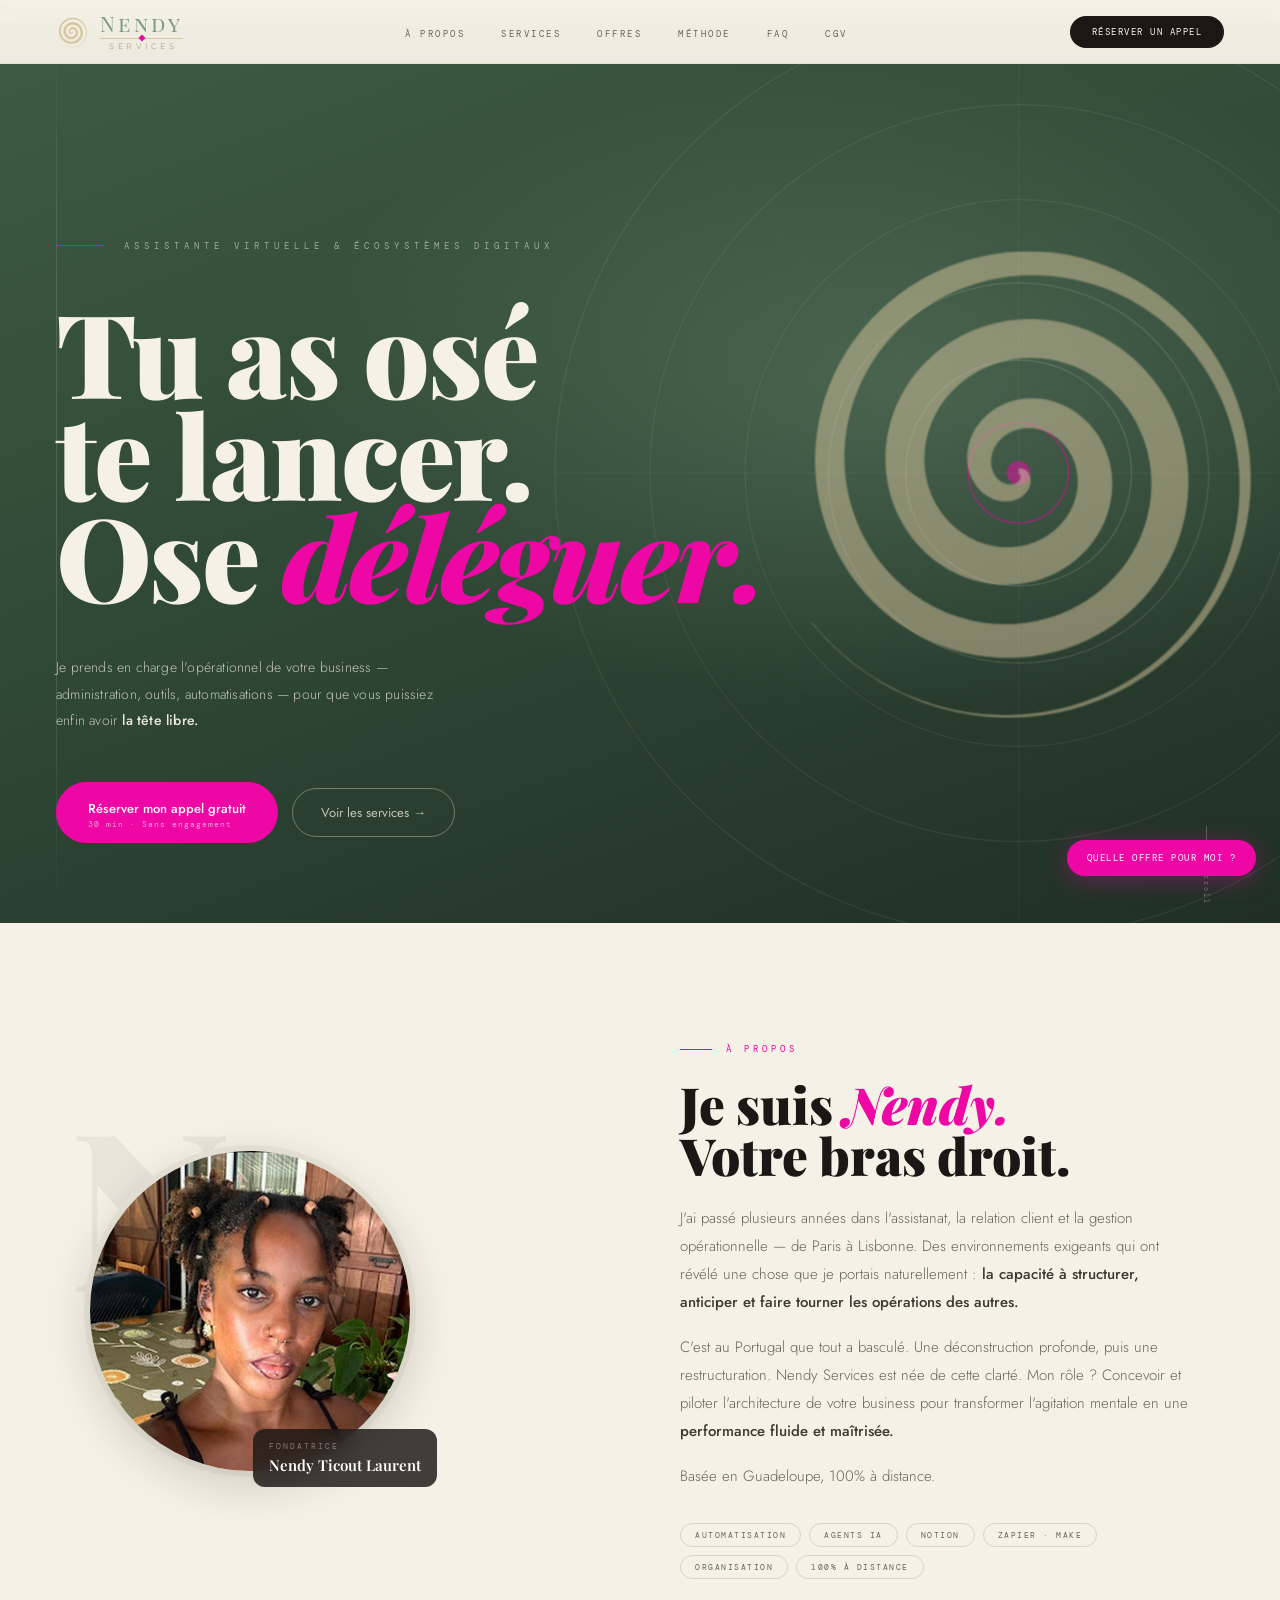
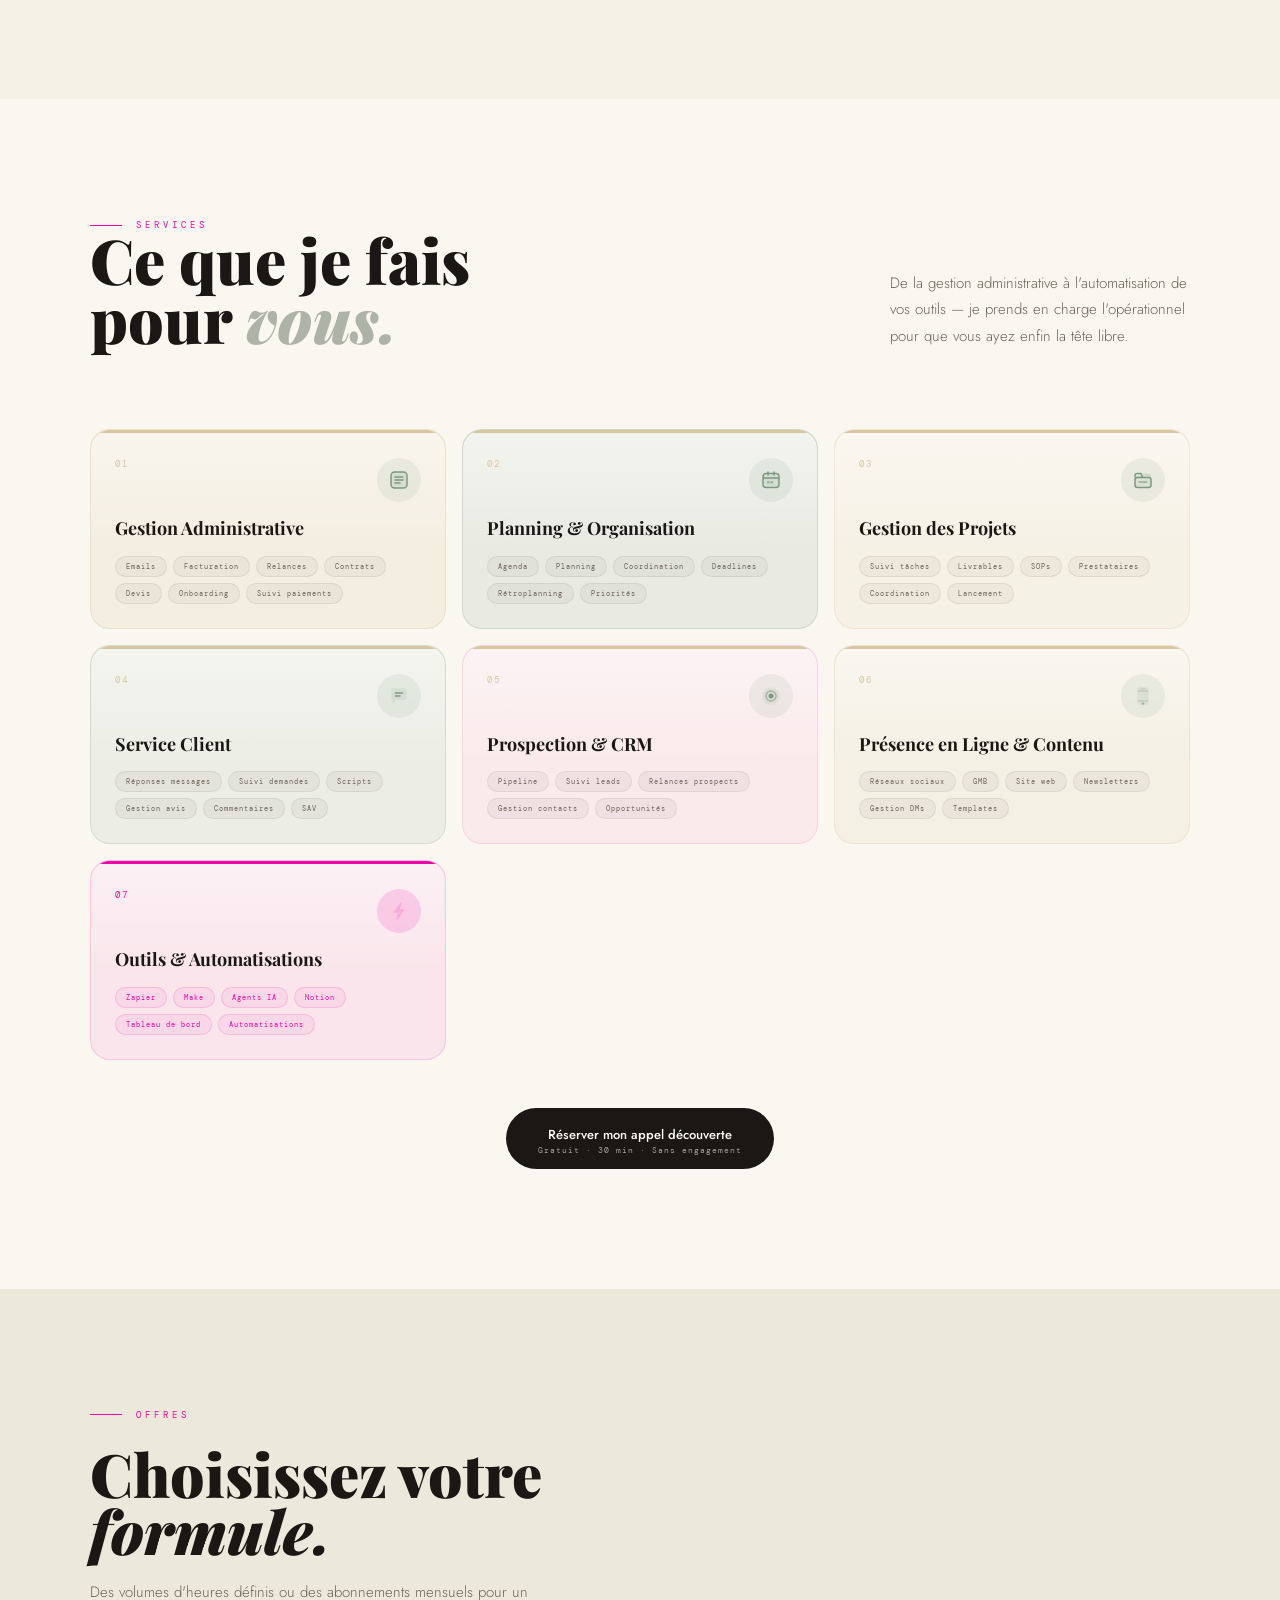
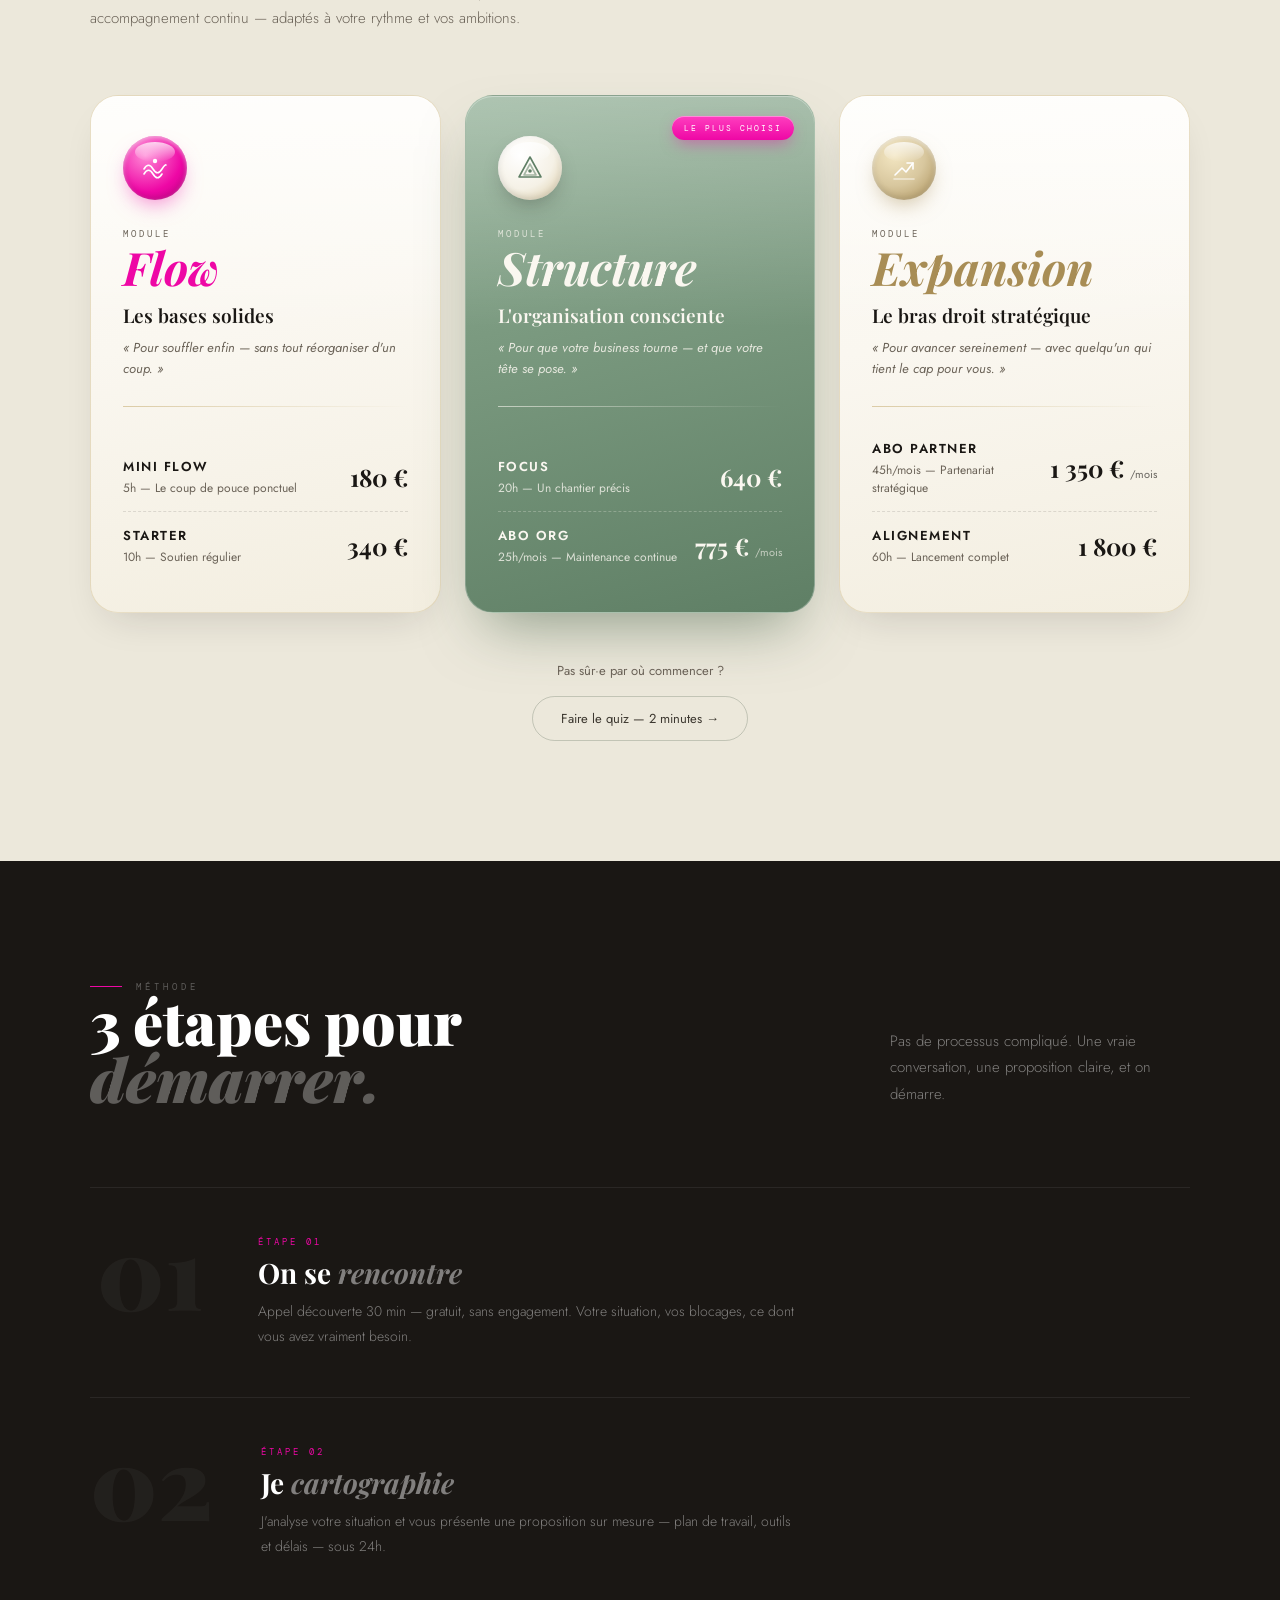
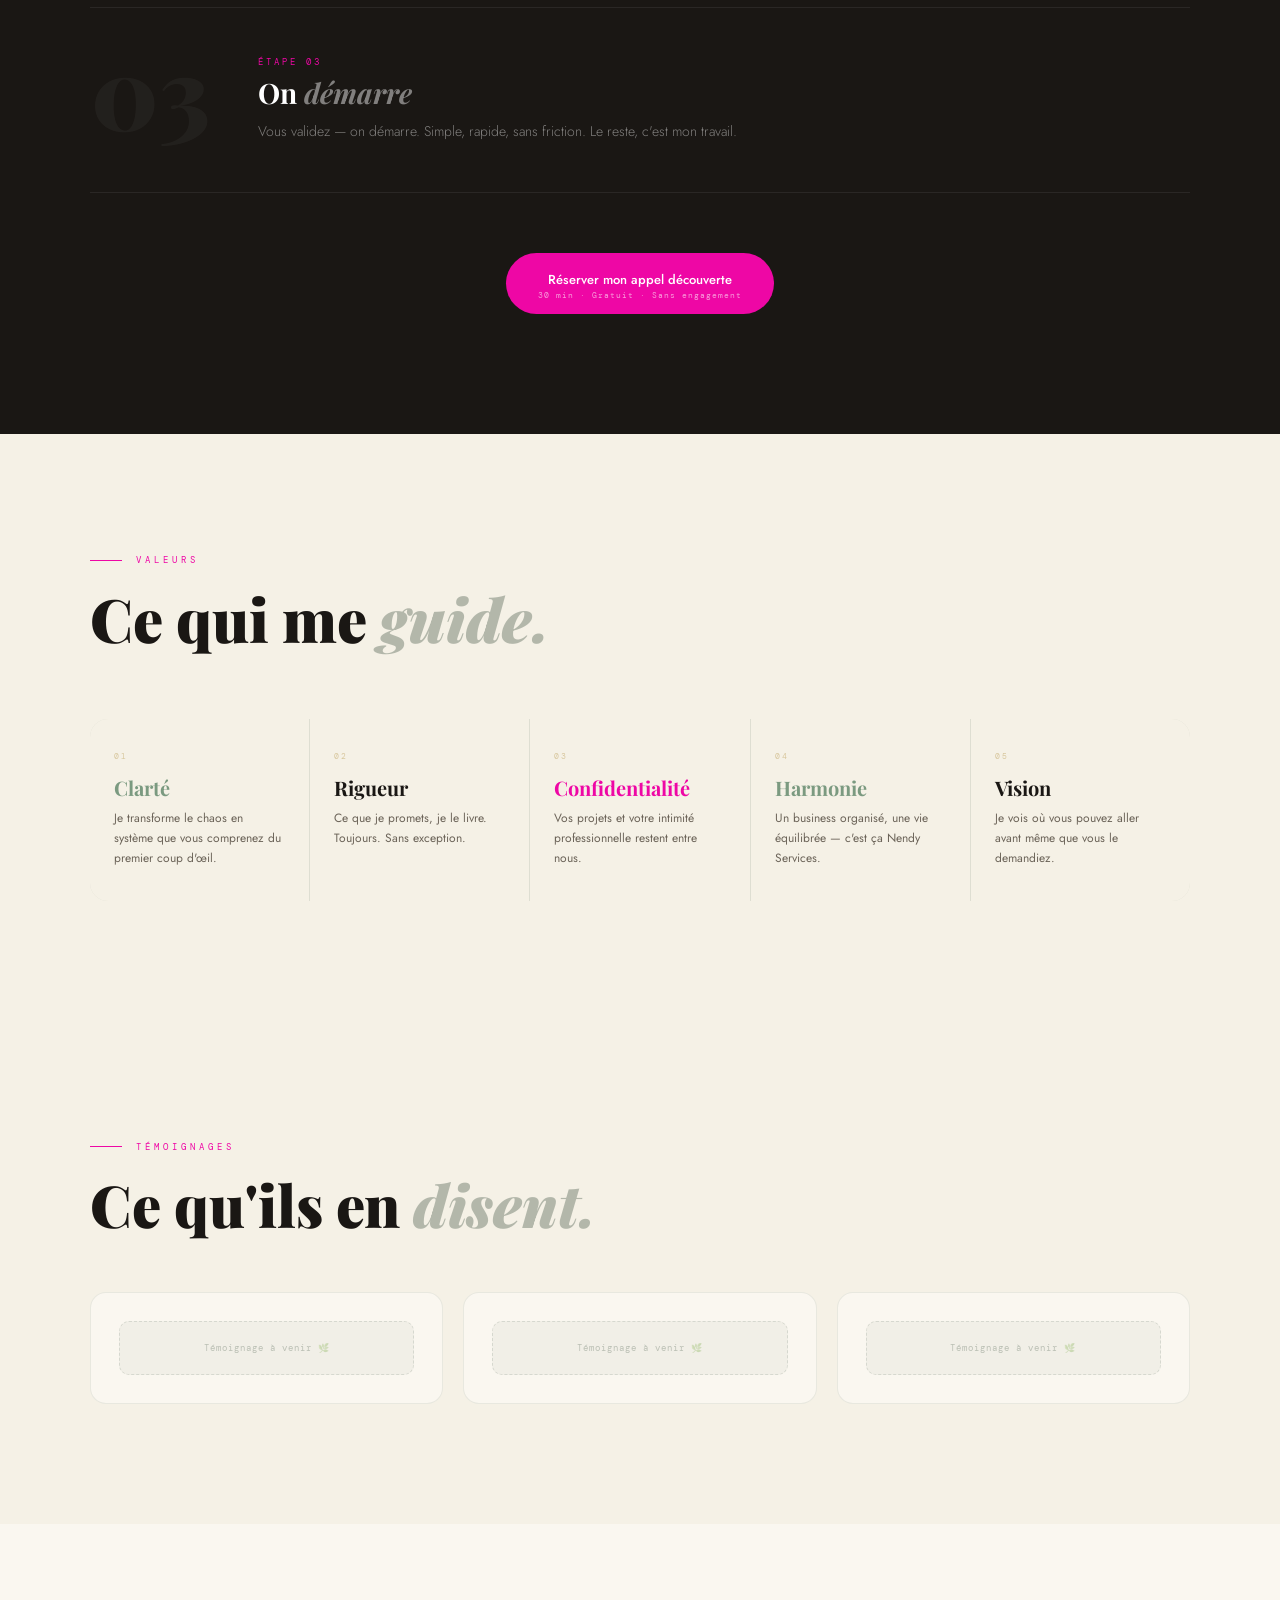
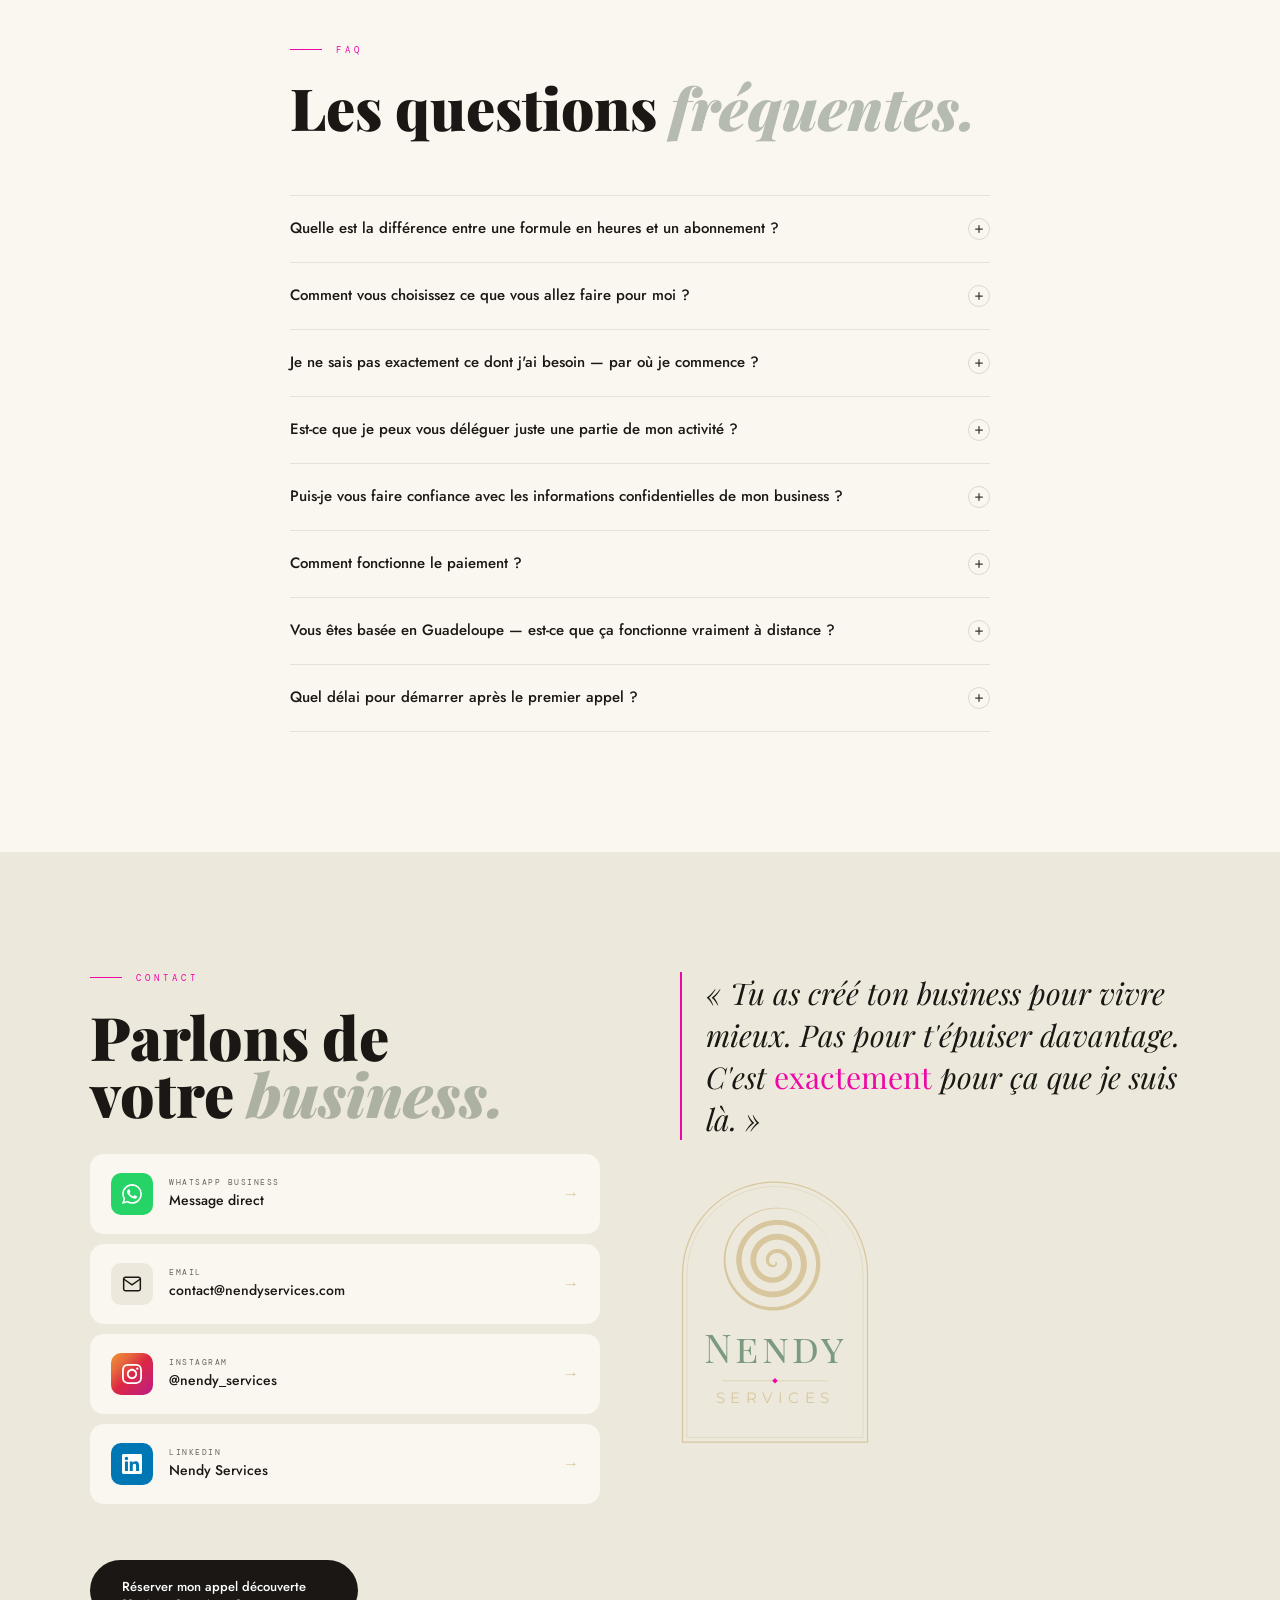
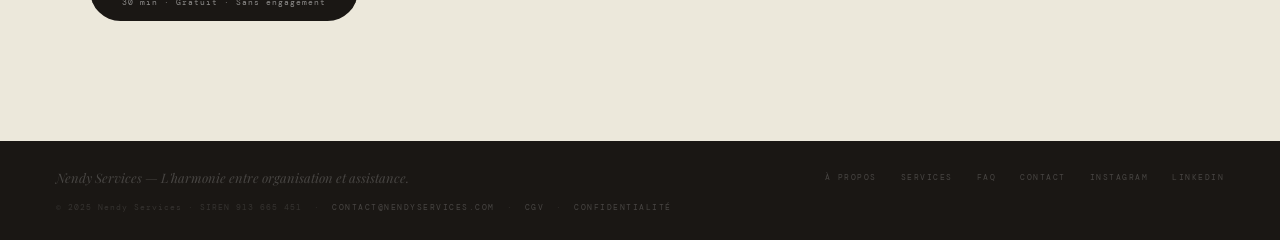
==== commit 88787b2f: "Spirales centrées sur leur cœur (menu, hero, favicons), même sens partout Co-Authored-By: Claude Opu" ====
--- a/index.html
+++ b/index.html
@@ -6,7 +6,7 @@
 <link rel="icon" type="image/png" sizes="96x96" href="/img/favicon-96.png">
 <link rel="icon" type="image/png" sizes="48x48" href="/img/favicon-48.png">
 <link rel="apple-touch-icon" href="/img/apple-touch-icon.png">
-<link rel="icon" type="image/svg+xml" href="data:image/svg+xml,<svg%20xmlns='http://www.w3.org/2000/svg'%20viewBox='224%20206%20668%20707'><path%20d='M540.0,543.4%20L540.2,543.6%20L540.4,543.8%20L540.7,543.9%20L540.9,544.1%20L541.1,544.3%20L541.2,544.5%20L541.4,544.7%20L541.6,544.9%20L541.7,545.1%20L541.9,545.3%20L542.0,545.5%20L542.1,545.7%20L542.2,545.9%20L542.3,546.1%20L542.4,546.3%20L542.5,546.6%20L542.5,546.8%20L542.6,547.0%20L542.6,547.2%20L542.7,547.5%20L542.7,547.7%20L542.7,548.0%20L542.7,548.2%20L542.7,548.4%20L542.7,548.7%20L542.7,548.9%20L542.7,549.2%20L542.7,549.4%20L542.6,549.7%20L542.6,549.9%20L542.5,550.2%20L542.5,550.4%20L542.4,550.7%20L542.3,551.0%20L542.2,551.2%20L542.1,551.5%20L542.0,551.8%20L541.9,552.0%20L541.8,552.3%20L541.6,552.6%20L541.5,552.8%20L541.3,553.1%20L541.2,553.4%20L541.0,553.6%20L540.8,553.9%20L540.6,554.2%20L540.4,554.4%20L540.2,554.7%20L539.9,554.9%20L539.7,555.2%20L539.4,555.5%20L539.2,555.7%20L538.9,556.0%20L538.6,556.2%20L538.3,556.4%20L538.0,556.7%20L537.6,556.9%20L537.3,557.1%20L537.0,557.4%20L536.6,557.6%20L536.2,557.8%20L535.8,558.0%20L535.4,558.2%20L535.0,558.4%20L534.6,558.5%20L534.2,558.7%20L533.8,558.9%20L533.3,559.0%20L532.8,559.1%20L532.4,559.3%20L531.9,559.4%20L531.4,559.5%20L530.9,559.6%20L530.4,559.7%20L529.9,559.7%20L529.4,559.8%20L528.8,559.8%20L528.3,559.9%20L527.7,559.9%20L527.2,559.9%20L526.6,559.9%20L526.0,559.8%20L525.5,559.8%20L524.9,559.7%20L524.3,559.7%20L523.7,559.6%20L523.1,559.5%20L522.5,559.3%20L521.9,559.2%20L521.3,559.0%20L520.7,558.8%20L520.0,558.6%20L519.4,558.4%20L518.8,558.2%20L518.2,557.9%20L517.6,557.7%20L516.9,557.4%20L516.3,557.1%20L515.7,556.7%20L515.1,556.4%20L514.5,556.0%20L513.9,555.6%20L513.3,555.2%20L512.7,554.8%20L512.1,554.3%20L511.5,553.9%20L510.9,553.4%20L510.3,552.9%20L509.8,552.4%20L509.2,551.8%20L508.7,551.2%20L508.1,550.7%20L507.6,550.1%20L507.1,549.4%20L506.5,548.8%20L506.0,548.1%20L505.6,547.5%20L505.1,546.8%20L504.6,546.0%20L504.2,545.3%20L503.7,544.5%20L503.3,543.8%20L502.9,543.0%20L502.5,542.2%20L502.2,541.4%20L501.8,540.5%20L501.5,539.7%20L501.2,538.8%20L500.9,537.9%20L500.6,537.0%20L500.4,536.1%20L500.1,535.2%20L499.9,534.3%20L499.7,533.3%20L499.6,532.3%20L499.4,531.4%20L499.3,530.4%20L499.2,529.4%20L499.2,528.4%20L499.1,527.4%20L499.1,526.3%20L499.1,525.3%20L499.1,524.3%20L499.2,523.2%20L499.3,522.2%20L499.4,521.1%20L499.5,520.0%20L499.7,519.0%20L499.9,517.9%20L500.1,516.8%20L500.3,515.7%20L500.6,514.7%20L500.9,513.6%20L501.3,512.5%20L501.6,511.4%20L502.0,510.4%20L502.4,509.3%20L502.9,508.2%20L503.4,507.1%20L503.9,506.1%20L504.4,505.0%20L505.0,504.0%20L505.6,502.9%20L506.2,501.9%20L506.9,500.9%20L507.6,499.9%20L508.3,498.9%20L509.0,497.9%20L509.8,496.9%20L510.6,495.9%20L511.5,495.0%20L512.3,494.0%20L513.2,493.1%20L514.1,492.2%20L515.1,491.3%20L516.1,490.4%20L517.1,489.6%20L518.1,488.8%20L519.2,487.9%20L520.2,487.2%20L521.4,486.4%20L522.5,485.6%20L523.6,484.9%20L524.8,484.2%20L526.0,483.5%20L527.3,482.9%20L528.5,482.3%20L529.8,481.7%20L531.1,481.1%20L532.4,480.6%20L533.8,480.1%20L535.1,479.6%20L536.5,479.2%20L537.9,478.7%20L539.3,478.4%20L540.7,478.0%20L542.2,477.7%20L543.7,477.4%20L545.1,477.2%20L546.6,476.9%20L548.1,476.8%20L549.7,476.6%20L551.2,476.5%20L552.7,476.4%20L554.3,476.4%20L555.8,476.4%20L557.4,476.5%20L559.0,476.5%20L560.6,476.7%20L562.1,476.8%20L563.7,477.0%20L565.3,477.3%20L566.9,477.5%20L568.5,477.9%20L570.1,478.2%20L571.7,478.6%20L573.3,479.1%20L574.9,479.5%20L576.5,480.1%20L578.1,480.6%20L579.6,481.2%20L581.2,481.9%20L582.8,482.6%20L584.3,483.3%20L585.8,484.1%20L587.4,484.9%20L588.9,485.7%20L590.4,486.6%20L591.9,487.6%20L593.3,488.5%20L594.8,489.6%20L596.2,490.6%20L597.6,491.7%20L599.0,492.8%20L600.4,494.0%20L601.8,495.2%20L603.1,496.5%20L604.4,497.8%20L605.7,499.1%20L606.9,500.4%20L608.2,501.8%20L609.4,503.3%20L610.5,504.7%20L611.7,506.3%20L612.8,507.8%20L613.8,509.4%20L614.9,511.0%20L615.9,512.6%20L616.8,514.3%20L617.8,516.0%20L618.7,517.7%20L619.5,519.5%20L620.4,521.2%20L621.1,523.1%20L621.9,524.9%20L622.6,526.8%20L623.2,528.7%20L623.8,530.6%20L624.4,532.5%20L624.9,534.5%20L625.4,536.4%20L625.8,538.4%20L626.2,540.4%20L626.6,542.5%20L626.8,544.5%20L627.1,546.6%20L627.3,548.7%20L627.4,550.8%20L627.5,552.9%20L627.6,555.0%20L627.5,557.1%20L627.5,559.2%20L627.4,561.4%20L627.2,563.5%20L627.0,565.7%20L626.7,567.8%20L626.4,570.0%20L626.0,572.1%20L625.6,574.3%20L625.1,576.4%20L624.6,578.6%20L624.0,580.7%20L623.3,582.9%20L622.6,585.0%20L621.9,587.1%20L621.1,589.2%20L620.2,591.3%20L619.3,593.4%20L618.4,595.5%20L617.3,597.5%20L616.3,599.6%20L615.1,601.6%20L613.9,603.6%20L612.7,605.6%20L611.4,607.5%20L610.1,609.4%20L608.7,611.4%20L607.3,613.2%20L605.8,615.1%20L604.2,616.9%20L602.7,618.7%20L601.0,620.5%20L599.3,622.2%20L597.6,623.9%20L595.8,625.5%20L594.0,627.1%20L592.1,628.7%20L590.2,630.3%20L588.2,631.8%20L586.2,633.2%20L584.2,634.6%20L582.1,636.0%20L580.0,637.3%20L577.8,638.6%20L575.6,639.8%20L573.4,641.0%20L571.1,642.2%20L568.8,643.2%20L566.5,644.3%20L564.1,645.2%20L561.7,646.2%20L559.2,647.0%20L556.8,647.8%20L554.3,648.6%20L551.7,649.3%20L549.2,649.9%20L546.6,650.5%20L544.0,651.0%20L541.4,651.5%20L538.8,651.9%20L536.1,652.2%20L533.5,652.5%20L530.8,652.7%20L528.1,652.8%20L525.4,652.9%20L522.7,652.9%20L519.9,652.9%20L517.2,652.8%20L514.5,652.6%20L511.7,652.3%20L509.0,652.0%20L506.2,651.6%20L503.5,651.2%20L500.7,650.7%20L498.0,650.1%20L495.3,649.4%20L492.5,648.7%20L489.8,647.9%20L487.1,647.1%20L484.4,646.2%20L481.7,645.2%20L479.1,644.1%20L476.4,643.0%20L473.8,641.8%20L471.2,640.5%20L468.6,639.2%20L466.0,637.8%20L463.5,636.4%20L461.0,634.8%20L458.5,633.3%20L456.0,631.6%20L453.6,629.9%20L451.2,628.1%20L448.9,626.3%20L446.6,624.4%20L444.3,622.4%20L442.1,620.4%20L439.9,618.3%20L437.7,616.2%20L435.6,614.0%20L433.6,611.7%20L431.6,609.4%20L429.6,607.0%20L427.7,604.6%20L425.9,602.1%20L424.1,599.6%20L422.3,597.0%20L420.7,594.4%20L419.0,591.7%20L417.5,589.0%20L415.9,586.3%20L414.5,583.4%20L413.1,580.6%20L411.8,577.7%20L410.6,574.8%20L409.4,571.8%20L408.3,568.8%20L407.2,565.8%20L406.2,562.7%20L405.3,559.6%20L404.5,556.5%20L403.7,553.3%20L403.0,550.1%20L402.4,546.9%20L401.9,543.6%20L401.4,540.4%20L401.0,537.1%20L400.7,533.8%20L400.5,530.5%20L400.4,527.2%20L400.3,523.8%20L400.3,520.5%20L400.4,517.1%20L400.6,513.7%20L400.8,510.4%20L401.2,507.0%20L401.6,503.6%20L402.1,500.2%20L402.6,496.9%20L403.3,493.5%20L404.0,490.1%20L404.9,486.8%20L405.8,483.5%20L406.8,480.1%20L407.9,476.8%20L409.0,473.5%20L410.2,470.2%20L411.6,467.0%20L413.0,463.8%20L414.4,460.6%20L416.0,457.4%20L417.7,454.2%20L419.4,451.1%20L421.2,448.0%20L423.1,445.0%20L425.0,442.0%20L427.0,439.0%20L429.2,436.1%20L431.3,433.2%20L433.6,430.4%20L435.9,427.6%20L438.3,424.8%20L440.8,422.1%20L443.4,419.5%20L446.0,416.9%20L448.7,414.4%20L451.4,411.9%20L454.2,409.5%20L457.1,407.1%20L460.1,404.8%20L463.1,402.6%20L466.2,400.5%20L469.3,398.4%20L472.5,396.4%20L475.7,394.4%20L479.0,392.5%20L482.4,390.7%20L485.8,389.0%20L489.2,387.4%20L492.7,385.8%20L496.2,384.3%20L499.8,382.9%20L503.5,381.6%20L507.1,380.4%20L510.8,379.2%20L514.6,378.1%20L518.4,377.1%20L522.2,376.3%20L526.0,375.5%20L529.9,374.7%20L533.8,374.1%20L537.7,373.6%20L541.6,373.1%20L545.6,372.8%20L549.6,372.5%20L553.6,372.4%20L557.6,372.3%20L561.6,372.4%20L565.6,372.5%20L569.6,372.7%20L573.7,373.0%20L577.7,373.5%20L581.7,374.0%20L585.8,374.6%20L589.8,375.3%20L593.8,376.1%20L597.8,377.0%20L601.8,378.0%20L605.8,379.2%20L609.8,380.4%20L613.7,381.7%20L617.6,383.1%20L621.5,384.5%20L625.4,386.1%20L629.2,387.8%20L633.0,389.6%20L636.8,391.5%20L640.5,393.5%20L644.2,395.5%20L647.9,397.7%20L651.5,399.9%20L655.0,402.3%20L658.6,404.7%20L662.0,407.2%20L665.4,409.8%20L668.8,412.5%20L672.1,415.3%20L675.3,418.2%20L678.5,421.1%20L681.6,424.2%20L684.7,427.3%20L687.7,430.5%20L690.6,433.7%20L693.4,437.1%20L696.2,440.5%20L698.9,444.0%20L701.5,447.6%20L704.0,451.2%20L706.5,454.9%20L708.8,458.7%20L711.1,462.5%20L713.3,466.4%20L715.4,470.4%20L717.4,474.4%20L719.3,478.5%20L721.2,482.6%20L722.9,486.8%20L724.6,491.0%20L726.1,495.3%20L727.5,499.6%20L728.9,504.0%20L730.1,508.4%20L731.3,512.9%20L732.3,517.4%20L733.2,521.9%20L734.0,526.4%20L734.7,531.0%20L735.4,535.6%20L735.9,540.2%20L736.2,544.9%20L736.5,549.5%20L736.7,554.2%20L736.7,558.9%20L736.7,563.6%20L736.5,568.4%20L736.2,573.1%20L735.8,577.8%20L735.3,582.5%20L734.7,587.2%20L734.0,592.0%20L733.1,596.7%20L732.1,601.4%20L731.1,606.0%20L729.9,610.7%20L728.6,615.3%20L727.1,620.0%20L725.6,624.6%20L724.0,629.1%20L722.2,633.7%20L720.3,638.2%20L718.3,642.7%20L716.2,647.1%20L714.0,651.5%20L711.7,655.8%20L709.3,660.1%20L706.8,664.4%20L704.1,668.6%20L701.4,672.7%20L698.6,676.8%20L695.6,680.8%20L692.6,684.8%20L689.4,688.7%20L686.2,692.5%20L682.8,696.3%20L679.4,700.0%20L675.8,703.6%20L672.2,707.1%20L668.5,710.5%20L664.7,713.9%20L660.8,717.2%20L656.8,720.4%20L652.7,723.5%20L648.6,726.5%20L644.4,729.4%20L640.1,732.3%20L635.7,735.0%20L631.2,737.6%20L626.7,740.2%20L622.1,742.6%20L617.4,744.9%20L612.7,747.1%20L607.9,749.2%20L603.1,751.2%20L598.2,753.1%20L593.2,754.9%20L588.2,756.5%20L583.2,758.1%20L578.1,759.5%20L572.9,760.8%20L567.7,762.0%20L562.5,763.0%20L557.3,764.0%20L552.0,764.8%20L546.7,765.5%20L541.3,766.0%20L536.0,766.4%20L530.6,766.8%20L525.2,766.9%20L519.8,767.0%20L514.3,766.9%20L508.9,766.7%20L503.5,766.4%20L498.0,765.9%20L492.6,765.3%20L487.2,764.6%20L481.7,763.7%20L476.3,762.7%20L470.9,761.6%20L465.5,760.3%20L460.2,758.9%20L454.8,757.4%20L449.5,755.8%20L444.3,754.0%20L439.0,752.1%20L433.8,750.1%20L428.6,747.9%20L423.5,745.6%20L418.4,743.2%20L413.4,740.7%20L408.4,738.0%20L403.5,735.2%20L398.6,732.3%20L393.8,729.3%20L389.1,726.1%20L384.4,722.8%20L379.8,719.5%20L375.3,716.0%20L370.8,712.3%20L366.4,708.6%20L362.1,704.8%20L357.9,700.8%20L353.8,696.8%20L349.8,692.6%20L345.8,688.4%20L342.0,684.0%20L338.2,679.5%20L334.6,675.0%20L331.1,670.3%20L327.6,665.6%20L324.3,660.7%20L321.1,655.8%20L318.0,650.8%20L315.0,645.7%20L312.1,640.5%20L309.3,635.3%20L306.7,630.0%20L304.2,624.6%20L301.8,619.1%20L299.5,613.6%20L297.4,608.0%20L295.4,602.3%20L293.5,596.6%20L291.8,590.9%20L290.2,585.1%20L288.7,579.2%20L287.4,573.3%20L286.2,567.4%20L285.1,561.4%20L284.2,555.4%20L283.4,549.3%20L282.8,543.2%20L282.3,537.1%20L282.0,531.0%20L281.8,524.9%20L281.7,518.7%20L281.8,512.5%20L282.1,506.4%20L282.5,500.2%20L283.0,494.0%20L283.7,487.8%20L284.6,481.7%20L285.5,475.5%20L286.7,469.4%20L288.0,463.3%20L289.4,457.2%20L291.0,451.1%20L292.7,445.0%20L294.6,439.0%20L296.6,433.0%20L298.8,427.1%20L301.1,421.2%20L303.5,415.3%20L306.1,409.5%20L308.9,403.8%20L311.8,398.1%20L314.8,392.5%20L317.9,386.9%20L321.2,381.4%20L324.7,375.9%20L328.3,370.6%20L332.0,365.3%20L335.8,360.1%20L339.8,355.0%20L343.9,350.0%20L348.1,345.0%20L352.4,340.2%20L356.9,335.4%20L361.5,330.8%20L366.2,326.2%20L371.0,321.8%20L375.9,317.4%20L381.0,313.2%20L386.1,309.1%20L391.4,305.1%20L396.7,301.3%20L402.2,297.5%20L407.8,293.9%20L413.4,290.4%20L419.2,287.0%20L425.0,283.8%20L430.9,280.7%20L436.9,277.7%20L443.0,274.9%20L449.1,272.2%20L455.4,269.7%20L461.7,267.3%20L468.0,265.0%20L474.5,262.9%20L480.9,261.0%20L487.5,259.2%20L494.1,257.5%20L500.7,256.0%20L507.4,254.7%20L514.1,253.5%20L520.9,252.5%20L527.7,251.6%20L534.5,250.9%20L541.4,250.4%20L548.3,250.0%20L555.2,249.8%20L562.1,249.8%20L569.0,249.9%20L575.9,250.2%20L582.9,250.6%20L589.8,251.2%20L596.7,252.0%20L603.6,253.0%20L610.5,254.1%20L617.5,255.3%20L624.3,256.6%20L631.2,258.1%20L638.1,259.8%20L644.9,261.7%20L651.7,263.7%20L658.4,265.9%20L665.1,268.2%20L671.8,270.7%20L678.4,273.4%20L685.0,276.2%20L691.5,279.2%20L697.9,282.4%20L704.3,285.7%20L710.6,289.2%20L716.8,292.8%20L723.0,296.6%20L729.1,300.6%20L735.0,304.7%20L740.9,308.9%20L746.8,313.3%20L752.5,317.9%20L758.1,322.6%20L763.6,327.4%20L769.0,332.4%20L774.3,337.5%20L779.5,342.7%20L784.5,348.1%20L789.5,353.6%20L794.3,359.2%20L799.0,365.0%20L803.5,370.9%20L807.9,376.9%20L812.2,383.0%20L816.4,389.2%20L820.4,395.5%20L824.2,402.0%20L827.9,408.5%20L831.5,415.2%20L834.9,421.9%20L838.1,428.7%20L841.2,435.6%20L844.1,442.6%20L846.9,449.7%20L849.5,456.9%20L851.9,464.1%20L854.2,471.4%20L856.3,478.8%20L858.2,486.2%20L859.9,493.7%20L861.5,501.2%20L862.9,508.8%20L864.1,516.4%20L865.1,524.1%20L865.9,531.8%20L866.6,539.5%20L867.0,547.3%20L867.3,555.0%20L867.4,562.8%20L867.3,570.6%20L867.1,578.5%20L866.6,586.3%20L865.9,594.1%20L865.1,601.9%20L864.1,609.7%20L862.9,617.5%20L861.5,625.3%20L859.9,633.0%20L858.1,640.8%20L856.1,648.5%20L854.0,656.1%20L851.6,663.7%20L849.1,671.3%20L846.4,678.8%20L843.5,686.3%20L840.4,693.7%20L837.1,701.0%20L833.7,708.3%20L830.1,715.5%20L826.3,722.6%20L822.3,729.6%20L818.2,736.6%20L813.8,743.4%20L809.4,750.2%20L804.7,756.8%20L799.9,763.4%20L794.9,769.9%20L789.8,776.2%20L784.5,782.4%20L779.0,788.5%20L773.4,794.5%20L767.6,800.4%20L761.7,806.1%20L755.7,811.7%20L749.5,817.1%20L743.1,822.5%20L736.7,827.6%20L730.1,832.6%20L723.4,837.5%20L716.5,842.2%20L709.5,846.8%20L702.4,851.1%20L695.2,855.4%20L687.9,859.4%20L680.5,863.3%20L673.0,867.0%20L665.4,870.6%20L657.7,873.9%20L649.9,877.1%20L642.0,880.1%20L634.0,882.9%20L626.0,885.5%20L617.9,888.0%20L609.7,890.2%20L601.4,892.3%20L593.1,894.1%20L584.8,895.8%20L576.4,897.2%20L567.9,898.5%20L559.4,899.5%20L550.9,900.4%20L542.4,901.0%20L533.8,901.5%20L525.2,901.7%20L516.6,901.8%20L508.0,901.6%20L499.4,901.2%20L490.7,900.6%20L482.1,899.8%20L473.5,898.8%20L464.9,897.6%20L456.3,896.2%20L447.8,894.6%20L439.3,892.8%20L430.8,890.8%20L422.3,888.5%20L413.9,886.1%20L405.6,883.4%20L397.3,880.6%20L389.0,877.5%20L380.9,874.3%20L372.8,870.9%20L364.7,867.2%20L356.8,863.4%20L348.9,859.3%20L341.1,855.1%20L333.5,850.7%20L325.9,846.1%20L318.4,841.3%20L311.1,836.3%20L303.8,831.1%20L296.7,825.8%20L289.7,820.2%20L282.8,814.5%20L276.1,808.6%20L269.5,802.6%20L263.0,796.4%20L256.7,790.0%20L250.5,783.5%20L244.4,776.8%20L238.6,770.0%20L232.8,763.1%20L232.2,763.6%20L237.9,770.6%20L243.8,777.4%20L249.9,784.1%20L256.0,790.6%20L262.4,797.0%20L268.9,803.2%20L275.5,809.3%20L282.2,815.2%20L289.1,820.9%20L296.1,826.5%20L303.3,831.9%20L310.5,837.1%20L317.9,842.1%20L325.3,847.0%20L332.9,851.7%20L340.5,856.2%20L348.3,860.5%20L356.1,864.7%20L364.1,868.6%20L372.1,872.3%20L380.2,875.9%20L388.4,879.3%20L396.6,882.4%20L404.9,885.4%20L413.3,888.2%20L421.7,890.7%20L430.2,893.1%20L438.7,895.2%20L447.2,897.2%20L455.8,898.9%20L464.4,900.5%20L473.1,901.8%20L481.8,902.9%20L490.4,903.9%20L499.1,904.6%20L507.8,905.1%20L516.5,905.4%20L525.2,905.5%20L533.9,905.4%20L542.6,905.1%20L551.3,904.6%20L559.9,903.8%20L568.5,902.9%20L577.1,901.8%20L585.6,900.5%20L594.1,898.9%20L602.6,897.2%20L611.0,895.3%20L619.3,893.2%20L627.6,890.8%20L635.8,888.3%20L643.9,885.6%20L652.0,882.7%20L660.0,879.7%20L667.9,876.4%20L675.8,872.9%20L683.5,869.3%20L691.1,865.5%20L698.7,861.5%20L706.1,857.4%20L713.4,853.0%20L720.6,848.6%20L727.8,843.9%20L734.7,839.1%20L741.6,834.1%20L748.3,828.9%20L754.9,823.7%20L761.4,818.2%20L767.8,812.6%20L774.0,806.9%20L780.0,801.0%20L785.9,795.0%20L791.7,788.9%20L797.3,782.6%20L802.7,776.2%20L808.0,769.7%20L813.2,763.1%20L818.1,756.3%20L822.9,749.5%20L827.6,742.5%20L832.0,735.4%20L836.3,728.3%20L840.5,721.0%20L844.4,713.7%20L848.2,706.2%20L851.8,698.7%20L855.2,691.2%20L858.4,683.5%20L861.4,675.8%20L864.3,668.0%20L866.9,660.1%20L869.4,652.2%20L871.7,644.3%20L873.8,636.3%20L875.7,628.3%20L877.4,620.2%20L878.9,612.1%20L880.2,604.0%20L881.4,595.8%20L882.3,587.6%20L883.0,579.5%20L883.6,571.3%20L883.9,563.1%20L884.1,554.9%20L884.1,546.7%20L883.8,538.5%20L883.4,530.4%20L882.8,522.2%20L882.0,514.1%20L881.0,506.0%20L879.8,498.0%20L878.4,489.9%20L876.8,482.0%20L875.1,474.0%20L873.2,466.2%20L871.0,458.3%20L868.7,450.6%20L866.2,442.9%20L863.6,435.2%20L860.7,427.6%20L857.7,420.2%20L854.5,412.7%20L851.1,405.4%20L847.6,398.2%20L843.9,391.0%20L840.0,384.0%20L836.0,377.0%20L831.8,370.2%20L827.5,363.4%20L822.9,356.8%20L818.3,350.3%20L813.5,343.9%20L808.5,337.6%20L803.4,331.4%20L798.2,325.4%20L792.8,319.5%20L787.3,313.7%20L781.7,308.1%20L775.9,302.6%20L770.0,297.3%20L764.0,292.1%20L757.9,287.0%20L751.6,282.1%20L745.3,277.4%20L738.8,272.8%20L732.3,268.3%20L725.6,264.1%20L718.9,259.9%20L712.0,256.0%20L705.1,252.2%20L698.1,248.6%20L691.0,245.1%20L683.9,241.9%20L676.6,238.7%20L669.3,235.8%20L662.0,233.1%20L654.6,230.5%20L647.1,228.1%20L639.6,225.9%20L632.0,223.8%20L624.4,222.0%20L616.8,220.3%20L609.1,218.9%20L601.4,217.7%20L593.6,216.7%20L585.9,215.9%20L578.1,215.2%20L570.4,214.8%20L562.6,214.5%20L554.9,214.4%20L547.1,214.5%20L539.4,214.8%20L531.7,215.2%20L524.0,215.9%20L516.3,216.7%20L508.7,217.7%20L501.1,218.9%20L493.5,220.3%20L486.0,221.8%20L478.5,223.5%20L471.1,225.4%20L463.7,227.5%20L456.4,229.7%20L449.2,232.2%20L442.0,234.7%20L434.9,237.5%20L427.8,240.4%20L420.9,243.5%20L414.0,246.7%20L407.2,250.1%20L400.6,253.7%20L394.0,257.4%20L387.5,261.3%20L381.1,265.3%20L374.8,269.4%20L368.6,273.7%20L362.5,278.2%20L356.6,282.8%20L350.7,287.5%20L345.0,292.3%20L339.4,297.3%20L333.9,302.4%20L328.6,307.6%20L323.4,313.0%20L318.3,318.5%20L313.4,324.0%20L308.6,329.7%20L303.9,335.5%20L299.4,341.4%20L295.0,347.4%20L290.8,353.5%20L286.7,359.7%20L282.8,365.9%20L279.1,372.3%20L275.5,378.7%20L272.0,385.2%20L268.7,391.8%20L265.6,398.5%20L262.7,405.2%20L259.9,412.0%20L257.3,418.8%20L254.8,425.7%20L252.5,432.6%20L250.4,439.6%20L248.4,446.6%20L246.6,453.7%20L245.0,460.8%20L243.6,467.9%20L242.3,475.0%20L241.2,482.2%20L240.3,489.3%20L239.5,496.5%20L238.9,503.7%20L238.5,510.9%20L238.3,518.1%20L238.2,525.3%20L238.3,532.5%20L238.6,539.7%20L239.0,546.8%20L239.6,553.9%20L240.4,561.1%20L241.4,568.1%20L242.5,575.2%20L243.8,582.2%20L245.2,589.1%20L246.8,596.1%20L248.6,602.9%20L250.6,609.7%20L252.7,616.5%20L254.9,623.2%20L257.3,629.8%20L259.9,636.4%20L262.6,642.9%20L265.5,649.3%20L268.5,655.7%20L271.6,662.0%20L274.9,668.1%20L278.4,674.2%20L282.0,680.2%20L285.7,686.1%20L289.6,691.9%20L293.6,697.6%20L297.7,703.2%20L301.9,708.7%20L306.3,714.1%20L310.8,719.4%20L315.4,724.6%20L320.2,729.6%20L325.0,734.5%20L330.0,739.3%20L335.0,744.0%20L340.2,748.5%20L345.4,752.9%20L350.8,757.2%20L356.3,761.4%20L361.8,765.4%20L367.4,769.2%20L373.2,773.0%20L378.9,776.6%20L384.8,780.0%20L390.8,783.3%20L396.8,786.5%20L402.9,789.5%20L409.0,792.3%20L415.2,795.0%20L421.4,797.6%20L427.8,800.0%20L434.1,802.2%20L440.5,804.3%20L446.9,806.2%20L453.4,808.0%20L459.9,809.6%20L466.4,811.1%20L473.0,812.4%20L479.6,813.5%20L486.2,814.5%20L492.8,815.4%20L499.4,816.0%20L506.0,816.5%20L512.6,816.9%20L519.2,817.1%20L525.8,817.1%20L532.4,817.0%20L539.0,816.7%20L545.6,816.3%20L552.1,815.7%20L558.7,815.0%20L565.2,814.1%20L571.6,813.0%20L578.1,811.8%20L584.4,810.4%20L590.8,808.9%20L597.1,807.3%20L603.3,805.5%20L609.5,803.5%20L615.7,801.4%20L621.7,799.2%20L627.8,796.8%20L633.7,794.3%20L639.6,791.6%20L645.4,788.8%20L651.1,785.9%20L656.8,782.9%20L662.3,779.7%20L667.8,776.4%20L673.2,772.9%20L678.5,769.4%20L683.7,765.7%20L688.8,761.9%20L693.8,758.0%20L698.7,753.9%20L703.5,749.8%20L708.2,745.5%20L712.8,741.2%20L717.3,736.7%20L721.7,732.2%20L725.9,727.5%20L730.0,722.8%20L734.0,718.0%20L737.9,713.0%20L741.7,708.0%20L745.3,703.0%20L748.8,697.8%20L752.2,692.6%20L755.4,687.3%20L758.6,681.9%20L761.5,676.4%20L764.4,670.9%20L767.1,665.4%20L769.7,659.8%20L772.1,654.1%20L774.4,648.4%20L776.5,642.6%20L778.6,636.8%20L780.4,631.0%20L782.2,625.1%20L783.7,619.2%20L785.2,613.3%20L786.5,607.3%20L787.6,601.4%20L788.6,595.4%20L789.5,589.4%20L790.2,583.4%20L790.8,577.3%20L791.2,571.3%20L791.5,565.3%20L791.6,559.3%20L791.6,553.3%20L791.5,547.3%20L791.2,541.3%20L790.7,535.3%20L790.2,529.4%20L789.5,523.5%20L788.6,517.6%20L787.6,511.7%20L786.5,505.9%20L785.2,500.1%20L783.8,494.3%20L782.2,488.6%20L780.6,483.0%20L778.8,477.4%20L776.8,471.8%20L774.8,466.3%20L772.6,460.9%20L770.3,455.5%20L767.8,450.2%20L765.2,445.0%20L762.6,439.8%20L759.8,434.7%20L756.8,429.7%20L753.8,424.8%20L750.7,419.9%20L747.4,415.2%20L744.0,410.5%20L740.6,405.9%20L737.0,401.4%20L733.3,397.0%20L729.5,392.7%20L725.7,388.5%20L721.7,384.3%20L717.7,380.3%20L713.5,376.4%20L709.3,372.6%20L705.0,368.9%20L700.6,365.4%20L696.1,361.9%20L691.6,358.5%20L687.0,355.3%20L682.3,352.2%20L677.6,349.2%20L672.8,346.3%20L667.9,343.5%20L663.0,340.9%20L658.0,338.4%20L653.0,336.0%20L647.9,333.7%20L642.8,331.6%20L637.6,329.5%20L632.5,327.7%20L627.2,325.9%20L622.0,324.3%20L616.7,322.8%20L611.4,321.4%20L606.0,320.1%20L600.7,319.0%20L595.3,318.0%20L589.9,317.2%20L584.5,316.5%20L579.1,315.9%20L573.7,315.4%20L568.3,315.1%20L562.9,314.9%20L557.5,314.8%20L552.2,314.9%20L546.8,315.0%20L541.4,315.4%20L536.1,315.8%20L530.8,316.4%20L525.5,317.1%20L520.2,317.9%20L515.0,318.8%20L509.8,319.9%20L504.6,321.1%20L499.5,322.4%20L494.4,323.8%20L489.4,325.4%20L484.4,327.0%20L479.5,328.8%20L474.6,330.7%20L469.8,332.7%20L465.0,334.8%20L460.3,337.0%20L455.7,339.4%20L451.1,341.8%20L446.6,344.4%20L442.1,347.0%20L437.8,349.8%20L433.5,352.6%20L429.3,355.6%20L425.1,358.6%20L421.1,361.7%20L417.1,365.0%20L413.3,368.3%20L409.5,371.7%20L405.8,375.1%20L402.1,378.7%20L398.6,382.3%20L395.2,386.0%20L391.9,389.8%20L388.7,393.7%20L385.5,397.6%20L382.5,401.6%20L379.6,405.7%20L376.8,409.8%20L374.0,414.0%20L371.4,418.2%20L368.9,422.5%20L366.5,426.8%20L364.3,431.2%20L362.1,435.6%20L360.0,440.1%20L358.1,444.6%20L356.2,449.1%20L354.5,453.7%20L352.9,458.3%20L351.4,463.0%20L350.0,467.6%20L348.8,472.3%20L347.6,477.0%20L346.6,481.7%20L345.7,486.5%20L344.9,491.2%20L344.2,495.9%20L343.6,500.7%20L343.2,505.5%20L342.8,510.2%20L342.6,515.0%20L342.5,519.7%20L342.5,524.5%20L342.6,529.2%20L342.8,533.9%20L343.2,538.6%20L343.6,543.3%20L344.2,547.9%20L344.9,552.6%20L345.6,557.2%20L346.5,561.7%20L347.5,566.3%20L348.6,570.8%20L349.9,575.2%20L351.2,579.7%20L352.6,584.1%20L354.1,588.4%20L355.7,592.7%20L357.5,596.9%20L359.3,601.1%20L361.2,605.2%20L363.2,609.3%20L365.3,613.3%20L367.5,617.3%20L369.8,621.2%20L372.2,625.0%20L374.6,628.8%20L377.2,632.5%20L379.8,636.1%20L382.5,639.7%20L385.3,643.1%20L388.1,646.5%20L391.1,649.9%20L394.1,653.1%20L397.2,656.3%20L400.3,659.4%20L403.5,662.4%20L406.8,665.3%20L410.1,668.1%20L413.5,670.8%20L417.0,673.5%20L420.5,676.0%20L424.0,678.5%20L427.6,680.9%20L431.3,683.2%20L435.0,685.4%20L438.7,687.5%20L442.5,689.5%20L446.3,691.4%20L450.2,693.2%20L454.1,694.9%20L458.0,696.5%20L462.0,698.0%20L465.9,699.4%20L469.9,700.7%20L474.0,701.9%20L478.0,703.0%20L482.0,704.0%20L486.1,704.9%20L490.2,705.8%20L494.3,706.5%20L498.3,707.1%20L502.4,707.6%20L506.5,708.0%20L510.6,708.3%20L514.7,708.5%20L518.8,708.6%20L522.9,708.6%20L526.9,708.5%20L531.0,708.3%20L535.0,708.1%20L539.0,707.7%20L543.0,707.2%20L547.0,706.6%20L550.9,706.0%20L554.8,705.2%20L558.7,704.4%20L562.5,703.4%20L566.4,702.4%20L570.1,701.3%20L573.9,700.1%20L577.6,698.8%20L581.2,697.4%20L584.9,695.9%20L588.4,694.4%20L592.0,692.7%20L595.4,691.0%20L598.8,689.3%20L602.2,687.4%20L605.5,685.4%20L608.8,683.4%20L612.0,681.3%20L615.1,679.2%20L618.2,677.0%20L621.2,674.7%20L624.1,672.3%20L627.0,669.9%20L629.8,667.4%20L632.6,664.8%20L635.2,662.2%20L637.8,659.6%20L640.4,656.9%20L642.8,654.1%20L645.2,651.3%20L647.5,648.4%20L649.7,645.5%20L651.9,642.5%20L653.9,639.5%20L655.9,636.5%20L657.8,633.4%20L659.6,630.3%20L661.4,627.1%20L663.1,624.0%20L664.6,620.7%20L666.1,617.5%20L667.6,614.2%20L668.9,610.9%20L670.1,607.6%20L671.3,604.3%20L672.4,601.0%20L673.4,597.6%20L674.3,594.2%20L675.1,590.8%20L675.8,587.4%20L676.5,584.0%20L677.0,580.6%20L677.5,577.2%20L677.9,573.8%20L678.2,570.4%20L678.5,567.0%20L678.6,563.6%20L678.7,560.2%20L678.7,556.9%20L678.6,553.5%20L678.4,550.2%20L678.1,546.8%20L677.8,543.5%20L677.3,540.2%20L676.8,536.9%20L676.3,533.7%20L675.6,530.5%20L674.9,527.3%20L674.1,524.1%20L673.2,521.0%20L672.2,517.9%20L671.2,514.8%20L670.1,511.8%20L668.9,508.8%20L667.7,505.8%20L666.4,502.9%20L665.0,500.1%20L663.6,497.2%20L662.1,494.5%20L660.5,491.7%20L658.9,489.1%20L657.2,486.4%20L655.5,483.8%20L653.7,481.3%20L651.8,478.8%20L649.9,476.4%20L647.9,474.1%20L645.9,471.7%20L643.9,469.5%20L641.8,467.3%20L639.6,465.2%20L637.4,463.1%20L635.2,461.1%20L632.9,459.2%20L630.6,457.3%20L628.3,455.5%20L625.9,453.7%20L623.5,452.0%20L621.0,450.4%20L618.5,448.9%20L616.0,447.4%20L613.5,446.0%20L610.9,444.6%20L608.4,443.3%20L605.8,442.1%20L603.1,441.0%20L600.5,439.9%20L597.8,438.9%20L595.2,438.0%20L592.5,437.1%20L589.8,436.3%20L587.1,435.6%20L584.4,434.9%20L581.7,434.4%20L579.0,433.8%20L576.3,433.4%20L573.6,433.0%20L570.9,432.7%20L568.2,432.5%20L565.5,432.3%20L562.8,432.2%20L560.1,432.1%20L557.4,432.2%20L554.8,432.3%20L552.1,432.4%20L549.5,432.7%20L546.9,432.9%20L544.3,433.3%20L541.7,433.7%20L539.2,434.2%20L536.6,434.7%20L534.1,435.3%20L531.7,436.0%20L529.2,436.7%20L526.8,437.5%20L524.4,438.3%20L522.1,439.2%20L519.8,440.1%20L517.5,441.1%20L515.2,442.2%20L513.0,443.3%20L510.8,444.4%20L508.7,445.6%20L506.6,446.8%20L504.6,448.1%20L502.5,449.5%20L500.6,450.8%20L498.7,452.3%20L496.8,453.7%20L495.0,455.2%20L493.2,456.8%20L491.4,458.3%20L489.7,459.9%20L488.1,461.6%20L486.5,463.3%20L485.0,465.0%20L483.5,466.7%20L482.0,468.5%20L480.7,470.3%20L479.3,472.1%20L478.1,473.9%20L476.8,475.8%20L475.7,477.7%20L474.5,479.6%20L473.5,481.5%20L472.5,483.5%20L471.5,485.4%20L470.6,487.4%20L469.8,489.4%20L469.0,491.4%20L468.2,493.4%20L467.6,495.4%20L466.9,497.4%20L466.4,499.4%20L465.9,501.5%20L465.4,503.5%20L465.0,505.5%20L464.6,507.5%20L464.4,509.6%20L464.1,511.6%20L463.9,513.6%20L463.8,515.6%20L463.7,517.6%20L463.7,519.6%20L463.7,521.5%20L463.8,523.5%20L463.9,525.5%20L464.0,527.4%20L464.3,529.3%20L464.5,531.2%20L464.8,533.1%20L465.2,535.0%20L465.6,536.8%20L466.1,538.6%20L466.6,540.4%20L467.1,542.2%20L467.7,543.9%20L468.3,545.7%20L469.0,547.3%20L469.7,549.0%20L470.4,550.6%20L471.2,552.2%20L472.0,553.8%20L472.9,555.4%20L473.8,556.9%20L474.7,558.3%20L475.7,559.8%20L476.7,561.2%20L477.7,562.6%20L478.7,563.9%20L479.8,565.2%20L480.9,566.5%20L482.0,567.7%20L483.2,568.9%20L484.4,570.0%20L485.6,571.1%20L486.8,572.2%20L488.0,573.2%20L489.3,574.2%20L490.6,575.1%20L491.9,576.0%20L493.2,576.9%20L494.5,577.7%20L495.9,578.4%20L497.2,579.2%20L498.6,579.9%20L499.9,580.5%20L501.3,581.1%20L502.7,581.7%20L504.1,582.2%20L505.5,582.7%20L506.8,583.1%20L508.2,583.5%20L509.6,583.8%20L511.0,584.1%20L512.4,584.4%20L513.8,584.6%20L515.2,584.8%20L516.6,585.0%20L517.9,585.1%20L519.3,585.1%20L520.6,585.1%20L522.0,585.1%20L523.3,585.1%20L524.6,585.0%20L525.9,584.9%20L527.2,584.7%20L528.5,584.5%20L529.7,584.3%20L531.0,584.0%20L532.2,583.7%20L533.4,583.3%20L534.6,583.0%20L535.7,582.6%20L536.9,582.1%20L538.0,581.7%20L539.1,581.2%20L540.1,580.6%20L541.2,580.1%20L542.2,579.5%20L543.2,578.9%20L544.1,578.3%20L545.1,577.6%20L546.0,576.9%20L546.8,576.2%20L547.7,575.5%20L548.5,574.8%20L549.3,574.0%20L550.0,573.3%20L550.7,572.5%20L551.4,571.7%20L552.1,570.8%20L552.7,570.0%20L553.3,569.1%20L553.8,568.3%20L554.3,567.4%20L554.8,566.5%20L555.3,565.7%20L555.7,564.8%20L556.0,563.9%20L556.4,563.0%20L556.7,562.0%20L557.0,561.1%20L557.2,560.2%20L557.4,559.3%20L557.6,558.4%20L557.7,557.5%20L557.8,556.6%20L557.9,555.7%20L557.9,554.8%20L557.9,553.9%20L557.9,553.1%20L557.8,552.2%20L557.7,551.3%20L557.6,550.5%20L557.4,549.7%20L557.2,548.9%20L557.0,548.1%20L556.8,547.3%20L556.5,546.5%20L556.2,545.8%20L555.8,545.1%20L555.5,544.4%20L555.1,543.7%20L554.7,543.0%20L554.2,542.4%20L553.8,541.8%20L553.3,541.2%20L552.8,540.7%20L552.3,540.2%20L551.7,539.7%20L551.2,539.2%20L550.6,538.8%20L550.0,538.4%20L549.4,538.0%20L548.8,537.6%20L548.2,537.3%20L547.5,537.1%20L546.9,536.8%20L546.3,536.6%20L545.6,536.5%20L545.0,536.3%20L544.3,536.2%20L543.7,536.1%20L543.0,536.1%20L542.4,536.1%20L541.8,536.1%20L541.2,536.2%20L540.6,536.3%20L540.0,536.5Z'%20fill='%23d8c79e'/></svg>">
+<link rel="icon" type="image/svg+xml" href="data:image/svg+xml,<svg%20xmlns='http://www.w3.org/2000/svg'%20viewBox='170%20173%20740%20740'><path%20d='M540.0,543.4%20L540.2,543.6%20L540.4,543.8%20L540.7,543.9%20L540.9,544.1%20L541.1,544.3%20L541.2,544.5%20L541.4,544.7%20L541.6,544.9%20L541.7,545.1%20L541.9,545.3%20L542.0,545.5%20L542.1,545.7%20L542.2,545.9%20L542.3,546.1%20L542.4,546.3%20L542.5,546.6%20L542.5,546.8%20L542.6,547.0%20L542.6,547.2%20L542.7,547.5%20L542.7,547.7%20L542.7,548.0%20L542.7,548.2%20L542.7,548.4%20L542.7,548.7%20L542.7,548.9%20L542.7,549.2%20L542.7,549.4%20L542.6,549.7%20L542.6,549.9%20L542.5,550.2%20L542.5,550.4%20L542.4,550.7%20L542.3,551.0%20L542.2,551.2%20L542.1,551.5%20L542.0,551.8%20L541.9,552.0%20L541.8,552.3%20L541.6,552.6%20L541.5,552.8%20L541.3,553.1%20L541.2,553.4%20L541.0,553.6%20L540.8,553.9%20L540.6,554.2%20L540.4,554.4%20L540.2,554.7%20L539.9,554.9%20L539.7,555.2%20L539.4,555.5%20L539.2,555.7%20L538.9,556.0%20L538.6,556.2%20L538.3,556.4%20L538.0,556.7%20L537.6,556.9%20L537.3,557.1%20L537.0,557.4%20L536.6,557.6%20L536.2,557.8%20L535.8,558.0%20L535.4,558.2%20L535.0,558.4%20L534.6,558.5%20L534.2,558.7%20L533.8,558.9%20L533.3,559.0%20L532.8,559.1%20L532.4,559.3%20L531.9,559.4%20L531.4,559.5%20L530.9,559.6%20L530.4,559.7%20L529.9,559.7%20L529.4,559.8%20L528.8,559.8%20L528.3,559.9%20L527.7,559.9%20L527.2,559.9%20L526.6,559.9%20L526.0,559.8%20L525.5,559.8%20L524.9,559.7%20L524.3,559.7%20L523.7,559.6%20L523.1,559.5%20L522.5,559.3%20L521.9,559.2%20L521.3,559.0%20L520.7,558.8%20L520.0,558.6%20L519.4,558.4%20L518.8,558.2%20L518.2,557.9%20L517.6,557.7%20L516.9,557.4%20L516.3,557.1%20L515.7,556.7%20L515.1,556.4%20L514.5,556.0%20L513.9,555.6%20L513.3,555.2%20L512.7,554.8%20L512.1,554.3%20L511.5,553.9%20L510.9,553.4%20L510.3,552.9%20L509.8,552.4%20L509.2,551.8%20L508.7,551.2%20L508.1,550.7%20L507.6,550.1%20L507.1,549.4%20L506.5,548.8%20L506.0,548.1%20L505.6,547.5%20L505.1,546.8%20L504.6,546.0%20L504.2,545.3%20L503.7,544.5%20L503.3,543.8%20L502.9,543.0%20L502.5,542.2%20L502.2,541.4%20L501.8,540.5%20L501.5,539.7%20L501.2,538.8%20L500.9,537.9%20L500.6,537.0%20L500.4,536.1%20L500.1,535.2%20L499.9,534.3%20L499.7,533.3%20L499.6,532.3%20L499.4,531.4%20L499.3,530.4%20L499.2,529.4%20L499.2,528.4%20L499.1,527.4%20L499.1,526.3%20L499.1,525.3%20L499.1,524.3%20L499.2,523.2%20L499.3,522.2%20L499.4,521.1%20L499.5,520.0%20L499.7,519.0%20L499.9,517.9%20L500.1,516.8%20L500.3,515.7%20L500.6,514.7%20L500.9,513.6%20L501.3,512.5%20L501.6,511.4%20L502.0,510.4%20L502.4,509.3%20L502.9,508.2%20L503.4,507.1%20L503.9,506.1%20L504.4,505.0%20L505.0,504.0%20L505.6,502.9%20L506.2,501.9%20L506.9,500.9%20L507.6,499.9%20L508.3,498.9%20L509.0,497.9%20L509.8,496.9%20L510.6,495.9%20L511.5,495.0%20L512.3,494.0%20L513.2,493.1%20L514.1,492.2%20L515.1,491.3%20L516.1,490.4%20L517.1,489.6%20L518.1,488.8%20L519.2,487.9%20L520.2,487.2%20L521.4,486.4%20L522.5,485.6%20L523.6,484.9%20L524.8,484.2%20L526.0,483.5%20L527.3,482.9%20L528.5,482.3%20L529.8,481.7%20L531.1,481.1%20L532.4,480.6%20L533.8,480.1%20L535.1,479.6%20L536.5,479.2%20L537.9,478.7%20L539.3,478.4%20L540.7,478.0%20L542.2,477.7%20L543.7,477.4%20L545.1,477.2%20L546.6,476.9%20L548.1,476.8%20L549.7,476.6%20L551.2,476.5%20L552.7,476.4%20L554.3,476.4%20L555.8,476.4%20L557.4,476.5%20L559.0,476.5%20L560.6,476.7%20L562.1,476.8%20L563.7,477.0%20L565.3,477.3%20L566.9,477.5%20L568.5,477.9%20L570.1,478.2%20L571.7,478.6%20L573.3,479.1%20L574.9,479.5%20L576.5,480.1%20L578.1,480.6%20L579.6,481.2%20L581.2,481.9%20L582.8,482.6%20L584.3,483.3%20L585.8,484.1%20L587.4,484.9%20L588.9,485.7%20L590.4,486.6%20L591.9,487.6%20L593.3,488.5%20L594.8,489.6%20L596.2,490.6%20L597.6,491.7%20L599.0,492.8%20L600.4,494.0%20L601.8,495.2%20L603.1,496.5%20L604.4,497.8%20L605.7,499.1%20L606.9,500.4%20L608.2,501.8%20L609.4,503.3%20L610.5,504.7%20L611.7,506.3%20L612.8,507.8%20L613.8,509.4%20L614.9,511.0%20L615.9,512.6%20L616.8,514.3%20L617.8,516.0%20L618.7,517.7%20L619.5,519.5%20L620.4,521.2%20L621.1,523.1%20L621.9,524.9%20L622.6,526.8%20L623.2,528.7%20L623.8,530.6%20L624.4,532.5%20L624.9,534.5%20L625.4,536.4%20L625.8,538.4%20L626.2,540.4%20L626.6,542.5%20L626.8,544.5%20L627.1,546.6%20L627.3,548.7%20L627.4,550.8%20L627.5,552.9%20L627.6,555.0%20L627.5,557.1%20L627.5,559.2%20L627.4,561.4%20L627.2,563.5%20L627.0,565.7%20L626.7,567.8%20L626.4,570.0%20L626.0,572.1%20L625.6,574.3%20L625.1,576.4%20L624.6,578.6%20L624.0,580.7%20L623.3,582.9%20L622.6,585.0%20L621.9,587.1%20L621.1,589.2%20L620.2,591.3%20L619.3,593.4%20L618.4,595.5%20L617.3,597.5%20L616.3,599.6%20L615.1,601.6%20L613.9,603.6%20L612.7,605.6%20L611.4,607.5%20L610.1,609.4%20L608.7,611.4%20L607.3,613.2%20L605.8,615.1%20L604.2,616.9%20L602.7,618.7%20L601.0,620.5%20L599.3,622.2%20L597.6,623.9%20L595.8,625.5%20L594.0,627.1%20L592.1,628.7%20L590.2,630.3%20L588.2,631.8%20L586.2,633.2%20L584.2,634.6%20L582.1,636.0%20L580.0,637.3%20L577.8,638.6%20L575.6,639.8%20L573.4,641.0%20L571.1,642.2%20L568.8,643.2%20L566.5,644.3%20L564.1,645.2%20L561.7,646.2%20L559.2,647.0%20L556.8,647.8%20L554.3,648.6%20L551.7,649.3%20L549.2,649.9%20L546.6,650.5%20L544.0,651.0%20L541.4,651.5%20L538.8,651.9%20L536.1,652.2%20L533.5,652.5%20L530.8,652.7%20L528.1,652.8%20L525.4,652.9%20L522.7,652.9%20L519.9,652.9%20L517.2,652.8%20L514.5,652.6%20L511.7,652.3%20L509.0,652.0%20L506.2,651.6%20L503.5,651.2%20L500.7,650.7%20L498.0,650.1%20L495.3,649.4%20L492.5,648.7%20L489.8,647.9%20L487.1,647.1%20L484.4,646.2%20L481.7,645.2%20L479.1,644.1%20L476.4,643.0%20L473.8,641.8%20L471.2,640.5%20L468.6,639.2%20L466.0,637.8%20L463.5,636.4%20L461.0,634.8%20L458.5,633.3%20L456.0,631.6%20L453.6,629.9%20L451.2,628.1%20L448.9,626.3%20L446.6,624.4%20L444.3,622.4%20L442.1,620.4%20L439.9,618.3%20L437.7,616.2%20L435.6,614.0%20L433.6,611.7%20L431.6,609.4%20L429.6,607.0%20L427.7,604.6%20L425.9,602.1%20L424.1,599.6%20L422.3,597.0%20L420.7,594.4%20L419.0,591.7%20L417.5,589.0%20L415.9,586.3%20L414.5,583.4%20L413.1,580.6%20L411.8,577.7%20L410.6,574.8%20L409.4,571.8%20L408.3,568.8%20L407.2,565.8%20L406.2,562.7%20L405.3,559.6%20L404.5,556.5%20L403.7,553.3%20L403.0,550.1%20L402.4,546.9%20L401.9,543.6%20L401.4,540.4%20L401.0,537.1%20L400.7,533.8%20L400.5,530.5%20L400.4,527.2%20L400.3,523.8%20L400.3,520.5%20L400.4,517.1%20L400.6,513.7%20L400.8,510.4%20L401.2,507.0%20L401.6,503.6%20L402.1,500.2%20L402.6,496.9%20L403.3,493.5%20L404.0,490.1%20L404.9,486.8%20L405.8,483.5%20L406.8,480.1%20L407.9,476.8%20L409.0,473.5%20L410.2,470.2%20L411.6,467.0%20L413.0,463.8%20L414.4,460.6%20L416.0,457.4%20L417.7,454.2%20L419.4,451.1%20L421.2,448.0%20L423.1,445.0%20L425.0,442.0%20L427.0,439.0%20L429.2,436.1%20L431.3,433.2%20L433.6,430.4%20L435.9,427.6%20L438.3,424.8%20L440.8,422.1%20L443.4,419.5%20L446.0,416.9%20L448.7,414.4%20L451.4,411.9%20L454.2,409.5%20L457.1,407.1%20L460.1,404.8%20L463.1,402.6%20L466.2,400.5%20L469.3,398.4%20L472.5,396.4%20L475.7,394.4%20L479.0,392.5%20L482.4,390.7%20L485.8,389.0%20L489.2,387.4%20L492.7,385.8%20L496.2,384.3%20L499.8,382.9%20L503.5,381.6%20L507.1,380.4%20L510.8,379.2%20L514.6,378.1%20L518.4,377.1%20L522.2,376.3%20L526.0,375.5%20L529.9,374.7%20L533.8,374.1%20L537.7,373.6%20L541.6,373.1%20L545.6,372.8%20L549.6,372.5%20L553.6,372.4%20L557.6,372.3%20L561.6,372.4%20L565.6,372.5%20L569.6,372.7%20L573.7,373.0%20L577.7,373.5%20L581.7,374.0%20L585.8,374.6%20L589.8,375.3%20L593.8,376.1%20L597.8,377.0%20L601.8,378.0%20L605.8,379.2%20L609.8,380.4%20L613.7,381.7%20L617.6,383.1%20L621.5,384.5%20L625.4,386.1%20L629.2,387.8%20L633.0,389.6%20L636.8,391.5%20L640.5,393.5%20L644.2,395.5%20L647.9,397.7%20L651.5,399.9%20L655.0,402.3%20L658.6,404.7%20L662.0,407.2%20L665.4,409.8%20L668.8,412.5%20L672.1,415.3%20L675.3,418.2%20L678.5,421.1%20L681.6,424.2%20L684.7,427.3%20L687.7,430.5%20L690.6,433.7%20L693.4,437.1%20L696.2,440.5%20L698.9,444.0%20L701.5,447.6%20L704.0,451.2%20L706.5,454.9%20L708.8,458.7%20L711.1,462.5%20L713.3,466.4%20L715.4,470.4%20L717.4,474.4%20L719.3,478.5%20L721.2,482.6%20L722.9,486.8%20L724.6,491.0%20L726.1,495.3%20L727.5,499.6%20L728.9,504.0%20L730.1,508.4%20L731.3,512.9%20L732.3,517.4%20L733.2,521.9%20L734.0,526.4%20L734.7,531.0%20L735.4,535.6%20L735.9,540.2%20L736.2,544.9%20L736.5,549.5%20L736.7,554.2%20L736.7,558.9%20L736.7,563.6%20L736.5,568.4%20L736.2,573.1%20L735.8,577.8%20L735.3,582.5%20L734.7,587.2%20L734.0,592.0%20L733.1,596.7%20L732.1,601.4%20L731.1,606.0%20L729.9,610.7%20L728.6,615.3%20L727.1,620.0%20L725.6,624.6%20L724.0,629.1%20L722.2,633.7%20L720.3,638.2%20L718.3,642.7%20L716.2,647.1%20L714.0,651.5%20L711.7,655.8%20L709.3,660.1%20L706.8,664.4%20L704.1,668.6%20L701.4,672.7%20L698.6,676.8%20L695.6,680.8%20L692.6,684.8%20L689.4,688.7%20L686.2,692.5%20L682.8,696.3%20L679.4,700.0%20L675.8,703.6%20L672.2,707.1%20L668.5,710.5%20L664.7,713.9%20L660.8,717.2%20L656.8,720.4%20L652.7,723.5%20L648.6,726.5%20L644.4,729.4%20L640.1,732.3%20L635.7,735.0%20L631.2,737.6%20L626.7,740.2%20L622.1,742.6%20L617.4,744.9%20L612.7,747.1%20L607.9,749.2%20L603.1,751.2%20L598.2,753.1%20L593.2,754.9%20L588.2,756.5%20L583.2,758.1%20L578.1,759.5%20L572.9,760.8%20L567.7,762.0%20L562.5,763.0%20L557.3,764.0%20L552.0,764.8%20L546.7,765.5%20L541.3,766.0%20L536.0,766.4%20L530.6,766.8%20L525.2,766.9%20L519.8,767.0%20L514.3,766.9%20L508.9,766.7%20L503.5,766.4%20L498.0,765.9%20L492.6,765.3%20L487.2,764.6%20L481.7,763.7%20L476.3,762.7%20L470.9,761.6%20L465.5,760.3%20L460.2,758.9%20L454.8,757.4%20L449.5,755.8%20L444.3,754.0%20L439.0,752.1%20L433.8,750.1%20L428.6,747.9%20L423.5,745.6%20L418.4,743.2%20L413.4,740.7%20L408.4,738.0%20L403.5,735.2%20L398.6,732.3%20L393.8,729.3%20L389.1,726.1%20L384.4,722.8%20L379.8,719.5%20L375.3,716.0%20L370.8,712.3%20L366.4,708.6%20L362.1,704.8%20L357.9,700.8%20L353.8,696.8%20L349.8,692.6%20L345.8,688.4%20L342.0,684.0%20L338.2,679.5%20L334.6,675.0%20L331.1,670.3%20L327.6,665.6%20L324.3,660.7%20L321.1,655.8%20L318.0,650.8%20L315.0,645.7%20L312.1,640.5%20L309.3,635.3%20L306.7,630.0%20L304.2,624.6%20L301.8,619.1%20L299.5,613.6%20L297.4,608.0%20L295.4,602.3%20L293.5,596.6%20L291.8,590.9%20L290.2,585.1%20L288.7,579.2%20L287.4,573.3%20L286.2,567.4%20L285.1,561.4%20L284.2,555.4%20L283.4,549.3%20L282.8,543.2%20L282.3,537.1%20L282.0,531.0%20L281.8,524.9%20L281.7,518.7%20L281.8,512.5%20L282.1,506.4%20L282.5,500.2%20L283.0,494.0%20L283.7,487.8%20L284.6,481.7%20L285.5,475.5%20L286.7,469.4%20L288.0,463.3%20L289.4,457.2%20L291.0,451.1%20L292.7,445.0%20L294.6,439.0%20L296.6,433.0%20L298.8,427.1%20L301.1,421.2%20L303.5,415.3%20L306.1,409.5%20L308.9,403.8%20L311.8,398.1%20L314.8,392.5%20L317.9,386.9%20L321.2,381.4%20L324.7,375.9%20L328.3,370.6%20L332.0,365.3%20L335.8,360.1%20L339.8,355.0%20L343.9,350.0%20L348.1,345.0%20L352.4,340.2%20L356.9,335.4%20L361.5,330.8%20L366.2,326.2%20L371.0,321.8%20L375.9,317.4%20L381.0,313.2%20L386.1,309.1%20L391.4,305.1%20L396.7,301.3%20L402.2,297.5%20L407.8,293.9%20L413.4,290.4%20L419.2,287.0%20L425.0,283.8%20L430.9,280.7%20L436.9,277.7%20L443.0,274.9%20L449.1,272.2%20L455.4,269.7%20L461.7,267.3%20L468.0,265.0%20L474.5,262.9%20L480.9,261.0%20L487.5,259.2%20L494.1,257.5%20L500.7,256.0%20L507.4,254.7%20L514.1,253.5%20L520.9,252.5%20L527.7,251.6%20L534.5,250.9%20L541.4,250.4%20L548.3,250.0%20L555.2,249.8%20L562.1,249.8%20L569.0,249.9%20L575.9,250.2%20L582.9,250.6%20L589.8,251.2%20L596.7,252.0%20L603.6,253.0%20L610.5,254.1%20L617.5,255.3%20L624.3,256.6%20L631.2,258.1%20L638.1,259.8%20L644.9,261.7%20L651.7,263.7%20L658.4,265.9%20L665.1,268.2%20L671.8,270.7%20L678.4,273.4%20L685.0,276.2%20L691.5,279.2%20L697.9,282.4%20L704.3,285.7%20L710.6,289.2%20L716.8,292.8%20L723.0,296.6%20L729.1,300.6%20L735.0,304.7%20L740.9,308.9%20L746.8,313.3%20L752.5,317.9%20L758.1,322.6%20L763.6,327.4%20L769.0,332.4%20L774.3,337.5%20L779.5,342.7%20L784.5,348.1%20L789.5,353.6%20L794.3,359.2%20L799.0,365.0%20L803.5,370.9%20L807.9,376.9%20L812.2,383.0%20L816.4,389.2%20L820.4,395.5%20L824.2,402.0%20L827.9,408.5%20L831.5,415.2%20L834.9,421.9%20L838.1,428.7%20L841.2,435.6%20L844.1,442.6%20L846.9,449.7%20L849.5,456.9%20L851.9,464.1%20L854.2,471.4%20L856.3,478.8%20L858.2,486.2%20L859.9,493.7%20L861.5,501.2%20L862.9,508.8%20L864.1,516.4%20L865.1,524.1%20L865.9,531.8%20L866.6,539.5%20L867.0,547.3%20L867.3,555.0%20L867.4,562.8%20L867.3,570.6%20L867.1,578.5%20L866.6,586.3%20L865.9,594.1%20L865.1,601.9%20L864.1,609.7%20L862.9,617.5%20L861.5,625.3%20L859.9,633.0%20L858.1,640.8%20L856.1,648.5%20L854.0,656.1%20L851.6,663.7%20L849.1,671.3%20L846.4,678.8%20L843.5,686.3%20L840.4,693.7%20L837.1,701.0%20L833.7,708.3%20L830.1,715.5%20L826.3,722.6%20L822.3,729.6%20L818.2,736.6%20L813.8,743.4%20L809.4,750.2%20L804.7,756.8%20L799.9,763.4%20L794.9,769.9%20L789.8,776.2%20L784.5,782.4%20L779.0,788.5%20L773.4,794.5%20L767.6,800.4%20L761.7,806.1%20L755.7,811.7%20L749.5,817.1%20L743.1,822.5%20L736.7,827.6%20L730.1,832.6%20L723.4,837.5%20L716.5,842.2%20L709.5,846.8%20L702.4,851.1%20L695.2,855.4%20L687.9,859.4%20L680.5,863.3%20L673.0,867.0%20L665.4,870.6%20L657.7,873.9%20L649.9,877.1%20L642.0,880.1%20L634.0,882.9%20L626.0,885.5%20L617.9,888.0%20L609.7,890.2%20L601.4,892.3%20L593.1,894.1%20L584.8,895.8%20L576.4,897.2%20L567.9,898.5%20L559.4,899.5%20L550.9,900.4%20L542.4,901.0%20L533.8,901.5%20L525.2,901.7%20L516.6,901.8%20L508.0,901.6%20L499.4,901.2%20L490.7,900.6%20L482.1,899.8%20L473.5,898.8%20L464.9,897.6%20L456.3,896.2%20L447.8,894.6%20L439.3,892.8%20L430.8,890.8%20L422.3,888.5%20L413.9,886.1%20L405.6,883.4%20L397.3,880.6%20L389.0,877.5%20L380.9,874.3%20L372.8,870.9%20L364.7,867.2%20L356.8,863.4%20L348.9,859.3%20L341.1,855.1%20L333.5,850.7%20L325.9,846.1%20L318.4,841.3%20L311.1,836.3%20L303.8,831.1%20L296.7,825.8%20L289.7,820.2%20L282.8,814.5%20L276.1,808.6%20L269.5,802.6%20L263.0,796.4%20L256.7,790.0%20L250.5,783.5%20L244.4,776.8%20L238.6,770.0%20L232.8,763.1%20L232.2,763.6%20L237.9,770.6%20L243.8,777.4%20L249.9,784.1%20L256.0,790.6%20L262.4,797.0%20L268.9,803.2%20L275.5,809.3%20L282.2,815.2%20L289.1,820.9%20L296.1,826.5%20L303.3,831.9%20L310.5,837.1%20L317.9,842.1%20L325.3,847.0%20L332.9,851.7%20L340.5,856.2%20L348.3,860.5%20L356.1,864.7%20L364.1,868.6%20L372.1,872.3%20L380.2,875.9%20L388.4,879.3%20L396.6,882.4%20L404.9,885.4%20L413.3,888.2%20L421.7,890.7%20L430.2,893.1%20L438.7,895.2%20L447.2,897.2%20L455.8,898.9%20L464.4,900.5%20L473.1,901.8%20L481.8,902.9%20L490.4,903.9%20L499.1,904.6%20L507.8,905.1%20L516.5,905.4%20L525.2,905.5%20L533.9,905.4%20L542.6,905.1%20L551.3,904.6%20L559.9,903.8%20L568.5,902.9%20L577.1,901.8%20L585.6,900.5%20L594.1,898.9%20L602.6,897.2%20L611.0,895.3%20L619.3,893.2%20L627.6,890.8%20L635.8,888.3%20L643.9,885.6%20L652.0,882.7%20L660.0,879.7%20L667.9,876.4%20L675.8,872.9%20L683.5,869.3%20L691.1,865.5%20L698.7,861.5%20L706.1,857.4%20L713.4,853.0%20L720.6,848.6%20L727.8,843.9%20L734.7,839.1%20L741.6,834.1%20L748.3,828.9%20L754.9,823.7%20L761.4,818.2%20L767.8,812.6%20L774.0,806.9%20L780.0,801.0%20L785.9,795.0%20L791.7,788.9%20L797.3,782.6%20L802.7,776.2%20L808.0,769.7%20L813.2,763.1%20L818.1,756.3%20L822.9,749.5%20L827.6,742.5%20L832.0,735.4%20L836.3,728.3%20L840.5,721.0%20L844.4,713.7%20L848.2,706.2%20L851.8,698.7%20L855.2,691.2%20L858.4,683.5%20L861.4,675.8%20L864.3,668.0%20L866.9,660.1%20L869.4,652.2%20L871.7,644.3%20L873.8,636.3%20L875.7,628.3%20L877.4,620.2%20L878.9,612.1%20L880.2,604.0%20L881.4,595.8%20L882.3,587.6%20L883.0,579.5%20L883.6,571.3%20L883.9,563.1%20L884.1,554.9%20L884.1,546.7%20L883.8,538.5%20L883.4,530.4%20L882.8,522.2%20L882.0,514.1%20L881.0,506.0%20L879.8,498.0%20L878.4,489.9%20L876.8,482.0%20L875.1,474.0%20L873.2,466.2%20L871.0,458.3%20L868.7,450.6%20L866.2,442.9%20L863.6,435.2%20L860.7,427.6%20L857.7,420.2%20L854.5,412.7%20L851.1,405.4%20L847.6,398.2%20L843.9,391.0%20L840.0,384.0%20L836.0,377.0%20L831.8,370.2%20L827.5,363.4%20L822.9,356.8%20L818.3,350.3%20L813.5,343.9%20L808.5,337.6%20L803.4,331.4%20L798.2,325.4%20L792.8,319.5%20L787.3,313.7%20L781.7,308.1%20L775.9,302.6%20L770.0,297.3%20L764.0,292.1%20L757.9,287.0%20L751.6,282.1%20L745.3,277.4%20L738.8,272.8%20L732.3,268.3%20L725.6,264.1%20L718.9,259.9%20L712.0,256.0%20L705.1,252.2%20L698.1,248.6%20L691.0,245.1%20L683.9,241.9%20L676.6,238.7%20L669.3,235.8%20L662.0,233.1%20L654.6,230.5%20L647.1,228.1%20L639.6,225.9%20L632.0,223.8%20L624.4,222.0%20L616.8,220.3%20L609.1,218.9%20L601.4,217.7%20L593.6,216.7%20L585.9,215.9%20L578.1,215.2%20L570.4,214.8%20L562.6,214.5%20L554.9,214.4%20L547.1,214.5%20L539.4,214.8%20L531.7,215.2%20L524.0,215.9%20L516.3,216.7%20L508.7,217.7%20L501.1,218.9%20L493.5,220.3%20L486.0,221.8%20L478.5,223.5%20L471.1,225.4%20L463.7,227.5%20L456.4,229.7%20L449.2,232.2%20L442.0,234.7%20L434.9,237.5%20L427.8,240.4%20L420.9,243.5%20L414.0,246.7%20L407.2,250.1%20L400.6,253.7%20L394.0,257.4%20L387.5,261.3%20L381.1,265.3%20L374.8,269.4%20L368.6,273.7%20L362.5,278.2%20L356.6,282.8%20L350.7,287.5%20L345.0,292.3%20L339.4,297.3%20L333.9,302.4%20L328.6,307.6%20L323.4,313.0%20L318.3,318.5%20L313.4,324.0%20L308.6,329.7%20L303.9,335.5%20L299.4,341.4%20L295.0,347.4%20L290.8,353.5%20L286.7,359.7%20L282.8,365.9%20L279.1,372.3%20L275.5,378.7%20L272.0,385.2%20L268.7,391.8%20L265.6,398.5%20L262.7,405.2%20L259.9,412.0%20L257.3,418.8%20L254.8,425.7%20L252.5,432.6%20L250.4,439.6%20L248.4,446.6%20L246.6,453.7%20L245.0,460.8%20L243.6,467.9%20L242.3,475.0%20L241.2,482.2%20L240.3,489.3%20L239.5,496.5%20L238.9,503.7%20L238.5,510.9%20L238.3,518.1%20L238.2,525.3%20L238.3,532.5%20L238.6,539.7%20L239.0,546.8%20L239.6,553.9%20L240.4,561.1%20L241.4,568.1%20L242.5,575.2%20L243.8,582.2%20L245.2,589.1%20L246.8,596.1%20L248.6,602.9%20L250.6,609.7%20L252.7,616.5%20L254.9,623.2%20L257.3,629.8%20L259.9,636.4%20L262.6,642.9%20L265.5,649.3%20L268.5,655.7%20L271.6,662.0%20L274.9,668.1%20L278.4,674.2%20L282.0,680.2%20L285.7,686.1%20L289.6,691.9%20L293.6,697.6%20L297.7,703.2%20L301.9,708.7%20L306.3,714.1%20L310.8,719.4%20L315.4,724.6%20L320.2,729.6%20L325.0,734.5%20L330.0,739.3%20L335.0,744.0%20L340.2,748.5%20L345.4,752.9%20L350.8,757.2%20L356.3,761.4%20L361.8,765.4%20L367.4,769.2%20L373.2,773.0%20L378.9,776.6%20L384.8,780.0%20L390.8,783.3%20L396.8,786.5%20L402.9,789.5%20L409.0,792.3%20L415.2,795.0%20L421.4,797.6%20L427.8,800.0%20L434.1,802.2%20L440.5,804.3%20L446.9,806.2%20L453.4,808.0%20L459.9,809.6%20L466.4,811.1%20L473.0,812.4%20L479.6,813.5%20L486.2,814.5%20L492.8,815.4%20L499.4,816.0%20L506.0,816.5%20L512.6,816.9%20L519.2,817.1%20L525.8,817.1%20L532.4,817.0%20L539.0,816.7%20L545.6,816.3%20L552.1,815.7%20L558.7,815.0%20L565.2,814.1%20L571.6,813.0%20L578.1,811.8%20L584.4,810.4%20L590.8,808.9%20L597.1,807.3%20L603.3,805.5%20L609.5,803.5%20L615.7,801.4%20L621.7,799.2%20L627.8,796.8%20L633.7,794.3%20L639.6,791.6%20L645.4,788.8%20L651.1,785.9%20L656.8,782.9%20L662.3,779.7%20L667.8,776.4%20L673.2,772.9%20L678.5,769.4%20L683.7,765.7%20L688.8,761.9%20L693.8,758.0%20L698.7,753.9%20L703.5,749.8%20L708.2,745.5%20L712.8,741.2%20L717.3,736.7%20L721.7,732.2%20L725.9,727.5%20L730.0,722.8%20L734.0,718.0%20L737.9,713.0%20L741.7,708.0%20L745.3,703.0%20L748.8,697.8%20L752.2,692.6%20L755.4,687.3%20L758.6,681.9%20L761.5,676.4%20L764.4,670.9%20L767.1,665.4%20L769.7,659.8%20L772.1,654.1%20L774.4,648.4%20L776.5,642.6%20L778.6,636.8%20L780.4,631.0%20L782.2,625.1%20L783.7,619.2%20L785.2,613.3%20L786.5,607.3%20L787.6,601.4%20L788.6,595.4%20L789.5,589.4%20L790.2,583.4%20L790.8,577.3%20L791.2,571.3%20L791.5,565.3%20L791.6,559.3%20L791.6,553.3%20L791.5,547.3%20L791.2,541.3%20L790.7,535.3%20L790.2,529.4%20L789.5,523.5%20L788.6,517.6%20L787.6,511.7%20L786.5,505.9%20L785.2,500.1%20L783.8,494.3%20L782.2,488.6%20L780.6,483.0%20L778.8,477.4%20L776.8,471.8%20L774.8,466.3%20L772.6,460.9%20L770.3,455.5%20L767.8,450.2%20L765.2,445.0%20L762.6,439.8%20L759.8,434.7%20L756.8,429.7%20L753.8,424.8%20L750.7,419.9%20L747.4,415.2%20L744.0,410.5%20L740.6,405.9%20L737.0,401.4%20L733.3,397.0%20L729.5,392.7%20L725.7,388.5%20L721.7,384.3%20L717.7,380.3%20L713.5,376.4%20L709.3,372.6%20L705.0,368.9%20L700.6,365.4%20L696.1,361.9%20L691.6,358.5%20L687.0,355.3%20L682.3,352.2%20L677.6,349.2%20L672.8,346.3%20L667.9,343.5%20L663.0,340.9%20L658.0,338.4%20L653.0,336.0%20L647.9,333.7%20L642.8,331.6%20L637.6,329.5%20L632.5,327.7%20L627.2,325.9%20L622.0,324.3%20L616.7,322.8%20L611.4,321.4%20L606.0,320.1%20L600.7,319.0%20L595.3,318.0%20L589.9,317.2%20L584.5,316.5%20L579.1,315.9%20L573.7,315.4%20L568.3,315.1%20L562.9,314.9%20L557.5,314.8%20L552.2,314.9%20L546.8,315.0%20L541.4,315.4%20L536.1,315.8%20L530.8,316.4%20L525.5,317.1%20L520.2,317.9%20L515.0,318.8%20L509.8,319.9%20L504.6,321.1%20L499.5,322.4%20L494.4,323.8%20L489.4,325.4%20L484.4,327.0%20L479.5,328.8%20L474.6,330.7%20L469.8,332.7%20L465.0,334.8%20L460.3,337.0%20L455.7,339.4%20L451.1,341.8%20L446.6,344.4%20L442.1,347.0%20L437.8,349.8%20L433.5,352.6%20L429.3,355.6%20L425.1,358.6%20L421.1,361.7%20L417.1,365.0%20L413.3,368.3%20L409.5,371.7%20L405.8,375.1%20L402.1,378.7%20L398.6,382.3%20L395.2,386.0%20L391.9,389.8%20L388.7,393.7%20L385.5,397.6%20L382.5,401.6%20L379.6,405.7%20L376.8,409.8%20L374.0,414.0%20L371.4,418.2%20L368.9,422.5%20L366.5,426.8%20L364.3,431.2%20L362.1,435.6%20L360.0,440.1%20L358.1,444.6%20L356.2,449.1%20L354.5,453.7%20L352.9,458.3%20L351.4,463.0%20L350.0,467.6%20L348.8,472.3%20L347.6,477.0%20L346.6,481.7%20L345.7,486.5%20L344.9,491.2%20L344.2,495.9%20L343.6,500.7%20L343.2,505.5%20L342.8,510.2%20L342.6,515.0%20L342.5,519.7%20L342.5,524.5%20L342.6,529.2%20L342.8,533.9%20L343.2,538.6%20L343.6,543.3%20L344.2,547.9%20L344.9,552.6%20L345.6,557.2%20L346.5,561.7%20L347.5,566.3%20L348.6,570.8%20L349.9,575.2%20L351.2,579.7%20L352.6,584.1%20L354.1,588.4%20L355.7,592.7%20L357.5,596.9%20L359.3,601.1%20L361.2,605.2%20L363.2,609.3%20L365.3,613.3%20L367.5,617.3%20L369.8,621.2%20L372.2,625.0%20L374.6,628.8%20L377.2,632.5%20L379.8,636.1%20L382.5,639.7%20L385.3,643.1%20L388.1,646.5%20L391.1,649.9%20L394.1,653.1%20L397.2,656.3%20L400.3,659.4%20L403.5,662.4%20L406.8,665.3%20L410.1,668.1%20L413.5,670.8%20L417.0,673.5%20L420.5,676.0%20L424.0,678.5%20L427.6,680.9%20L431.3,683.2%20L435.0,685.4%20L438.7,687.5%20L442.5,689.5%20L446.3,691.4%20L450.2,693.2%20L454.1,694.9%20L458.0,696.5%20L462.0,698.0%20L465.9,699.4%20L469.9,700.7%20L474.0,701.9%20L478.0,703.0%20L482.0,704.0%20L486.1,704.9%20L490.2,705.8%20L494.3,706.5%20L498.3,707.1%20L502.4,707.6%20L506.5,708.0%20L510.6,708.3%20L514.7,708.5%20L518.8,708.6%20L522.9,708.6%20L526.9,708.5%20L531.0,708.3%20L535.0,708.1%20L539.0,707.7%20L543.0,707.2%20L547.0,706.6%20L550.9,706.0%20L554.8,705.2%20L558.7,704.4%20L562.5,703.4%20L566.4,702.4%20L570.1,701.3%20L573.9,700.1%20L577.6,698.8%20L581.2,697.4%20L584.9,695.9%20L588.4,694.4%20L592.0,692.7%20L595.4,691.0%20L598.8,689.3%20L602.2,687.4%20L605.5,685.4%20L608.8,683.4%20L612.0,681.3%20L615.1,679.2%20L618.2,677.0%20L621.2,674.7%20L624.1,672.3%20L627.0,669.9%20L629.8,667.4%20L632.6,664.8%20L635.2,662.2%20L637.8,659.6%20L640.4,656.9%20L642.8,654.1%20L645.2,651.3%20L647.5,648.4%20L649.7,645.5%20L651.9,642.5%20L653.9,639.5%20L655.9,636.5%20L657.8,633.4%20L659.6,630.3%20L661.4,627.1%20L663.1,624.0%20L664.6,620.7%20L666.1,617.5%20L667.6,614.2%20L668.9,610.9%20L670.1,607.6%20L671.3,604.3%20L672.4,601.0%20L673.4,597.6%20L674.3,594.2%20L675.1,590.8%20L675.8,587.4%20L676.5,584.0%20L677.0,580.6%20L677.5,577.2%20L677.9,573.8%20L678.2,570.4%20L678.5,567.0%20L678.6,563.6%20L678.7,560.2%20L678.7,556.9%20L678.6,553.5%20L678.4,550.2%20L678.1,546.8%20L677.8,543.5%20L677.3,540.2%20L676.8,536.9%20L676.3,533.7%20L675.6,530.5%20L674.9,527.3%20L674.1,524.1%20L673.2,521.0%20L672.2,517.9%20L671.2,514.8%20L670.1,511.8%20L668.9,508.8%20L667.7,505.8%20L666.4,502.9%20L665.0,500.1%20L663.6,497.2%20L662.1,494.5%20L660.5,491.7%20L658.9,489.1%20L657.2,486.4%20L655.5,483.8%20L653.7,481.3%20L651.8,478.8%20L649.9,476.4%20L647.9,474.1%20L645.9,471.7%20L643.9,469.5%20L641.8,467.3%20L639.6,465.2%20L637.4,463.1%20L635.2,461.1%20L632.9,459.2%20L630.6,457.3%20L628.3,455.5%20L625.9,453.7%20L623.5,452.0%20L621.0,450.4%20L618.5,448.9%20L616.0,447.4%20L613.5,446.0%20L610.9,444.6%20L608.4,443.3%20L605.8,442.1%20L603.1,441.0%20L600.5,439.9%20L597.8,438.9%20L595.2,438.0%20L592.5,437.1%20L589.8,436.3%20L587.1,435.6%20L584.4,434.9%20L581.7,434.4%20L579.0,433.8%20L576.3,433.4%20L573.6,433.0%20L570.9,432.7%20L568.2,432.5%20L565.5,432.3%20L562.8,432.2%20L560.1,432.1%20L557.4,432.2%20L554.8,432.3%20L552.1,432.4%20L549.5,432.7%20L546.9,432.9%20L544.3,433.3%20L541.7,433.7%20L539.2,434.2%20L536.6,434.7%20L534.1,435.3%20L531.7,436.0%20L529.2,436.7%20L526.8,437.5%20L524.4,438.3%20L522.1,439.2%20L519.8,440.1%20L517.5,441.1%20L515.2,442.2%20L513.0,443.3%20L510.8,444.4%20L508.7,445.6%20L506.6,446.8%20L504.6,448.1%20L502.5,449.5%20L500.6,450.8%20L498.7,452.3%20L496.8,453.7%20L495.0,455.2%20L493.2,456.8%20L491.4,458.3%20L489.7,459.9%20L488.1,461.6%20L486.5,463.3%20L485.0,465.0%20L483.5,466.7%20L482.0,468.5%20L480.7,470.3%20L479.3,472.1%20L478.1,473.9%20L476.8,475.8%20L475.7,477.7%20L474.5,479.6%20L473.5,481.5%20L472.5,483.5%20L471.5,485.4%20L470.6,487.4%20L469.8,489.4%20L469.0,491.4%20L468.2,493.4%20L467.6,495.4%20L466.9,497.4%20L466.4,499.4%20L465.9,501.5%20L465.4,503.5%20L465.0,505.5%20L464.6,507.5%20L464.4,509.6%20L464.1,511.6%20L463.9,513.6%20L463.8,515.6%20L463.7,517.6%20L463.7,519.6%20L463.7,521.5%20L463.8,523.5%20L463.9,525.5%20L464.0,527.4%20L464.3,529.3%20L464.5,531.2%20L464.8,533.1%20L465.2,535.0%20L465.6,536.8%20L466.1,538.6%20L466.6,540.4%20L467.1,542.2%20L467.7,543.9%20L468.3,545.7%20L469.0,547.3%20L469.7,549.0%20L470.4,550.6%20L471.2,552.2%20L472.0,553.8%20L472.9,555.4%20L473.8,556.9%20L474.7,558.3%20L475.7,559.8%20L476.7,561.2%20L477.7,562.6%20L478.7,563.9%20L479.8,565.2%20L480.9,566.5%20L482.0,567.7%20L483.2,568.9%20L484.4,570.0%20L485.6,571.1%20L486.8,572.2%20L488.0,573.2%20L489.3,574.2%20L490.6,575.1%20L491.9,576.0%20L493.2,576.9%20L494.5,577.7%20L495.9,578.4%20L497.2,579.2%20L498.6,579.9%20L499.9,580.5%20L501.3,581.1%20L502.7,581.7%20L504.1,582.2%20L505.5,582.7%20L506.8,583.1%20L508.2,583.5%20L509.6,583.8%20L511.0,584.1%20L512.4,584.4%20L513.8,584.6%20L515.2,584.8%20L516.6,585.0%20L517.9,585.1%20L519.3,585.1%20L520.6,585.1%20L522.0,585.1%20L523.3,585.1%20L524.6,585.0%20L525.9,584.9%20L527.2,584.7%20L528.5,584.5%20L529.7,584.3%20L531.0,584.0%20L532.2,583.7%20L533.4,583.3%20L534.6,583.0%20L535.7,582.6%20L536.9,582.1%20L538.0,581.7%20L539.1,581.2%20L540.1,580.6%20L541.2,580.1%20L542.2,579.5%20L543.2,578.9%20L544.1,578.3%20L545.1,577.6%20L546.0,576.9%20L546.8,576.2%20L547.7,575.5%20L548.5,574.8%20L549.3,574.0%20L550.0,573.3%20L550.7,572.5%20L551.4,571.7%20L552.1,570.8%20L552.7,570.0%20L553.3,569.1%20L553.8,568.3%20L554.3,567.4%20L554.8,566.5%20L555.3,565.7%20L555.7,564.8%20L556.0,563.9%20L556.4,563.0%20L556.7,562.0%20L557.0,561.1%20L557.2,560.2%20L557.4,559.3%20L557.6,558.4%20L557.7,557.5%20L557.8,556.6%20L557.9,555.7%20L557.9,554.8%20L557.9,553.9%20L557.9,553.1%20L557.8,552.2%20L557.7,551.3%20L557.6,550.5%20L557.4,549.7%20L557.2,548.9%20L557.0,548.1%20L556.8,547.3%20L556.5,546.5%20L556.2,545.8%20L555.8,545.1%20L555.5,544.4%20L555.1,543.7%20L554.7,543.0%20L554.2,542.4%20L553.8,541.8%20L553.3,541.2%20L552.8,540.7%20L552.3,540.2%20L551.7,539.7%20L551.2,539.2%20L550.6,538.8%20L550.0,538.4%20L549.4,538.0%20L548.8,537.6%20L548.2,537.3%20L547.5,537.1%20L546.9,536.8%20L546.3,536.6%20L545.6,536.5%20L545.0,536.3%20L544.3,536.2%20L543.7,536.1%20L543.0,536.1%20L542.4,536.1%20L541.8,536.1%20L541.2,536.2%20L540.6,536.3%20L540.0,536.5Z'%20fill='%23d8c79e'/></svg>">
 <meta name="viewport" content="width=device-width, initial-scale=1.0">
 <title>Nendy Services</title>
 <path%20d='M540.0,543.4%20L540.2,543.6%20L540.4,543.8%20L540.7,543.9%20L540.9,544.1%20L541.1,544.3%20L541.2,544.5%20L541.4,544.7%20L541.6,544.9%20L541.7,545.1%20L541.9,545.3%20L542.0,545.5%20L542.1,545.7%20L542.2,545.9%20L542.3,546.1%20L542.4,546.3%20L542.5,546.6%20L542.5,546.8%20L542.6,547.0%20L542.6,547.2%20L542.7,547.5%20L542.7,547.7%20L542.7,548.0%20L542.7,548.2%20L542.7,548.4%20L542.7,548.7%20L542.7,548.9%20L542.7,549.2%20L542.7,549.4%20L542.6,549.7%20L542.6,549.9%20L542.5,550.2%20L542.5,550.4%20L542.4,550.7%20L542.3,551.0%20L542.2,551.2%20L542.1,551.5%20L542.0,551.8%20L541.9,552.0%20L541.8,552.3%20L541.6,552.6%20L541.5,552.8%20L541.3,553.1%20L541.2,553.4%20L541.0,553.6%20L540.8,553.9%20L540.6,554.2%20L540.4,554.4%20L540.2,554.7%20L539.9,554.9%20L539.7,555.2%20L539.4,555.5%20L539.2,555.7%20L538.9,556.0%20L538.6,556.2%20L538.3,556.4%20L538.0,556.7%20L537.6,556.9%20L537.3,557.1%20L537.0,557.4%20L536.6,557.6%20L536.2,557.8%20L535.8,558.0%20L535.4,558.2%20L535.0,558.4%20L534.6,558.5%20L534.2,558.7%20L533.8,558.9%20L533.3,559.0%20L532.8,559.1%20L532.4,559.3%20L531.9,559.4%20L531.4,559.5%20L530.9,559.6%20L530.4,559.7%20L529.9,559.7%20L529.4,559.8%20L528.8,559.8%20L528.3,559.9%20L527.7,559.9%20L527.2,559.9%20L526.6,559.9%20L526.0,559.8%20L525.5,559.8%20L524.9,559.7%20L524.3,559.7%20L523.7,559.6%20L523.1,559.5%20L522.5,559.3%20L521.9,559.2%20L521.3,559.0%20L520.7,558.8%20L520.0,558.6%20L519.4,558.4%20L518.8,558.2%20L518.2,557.9%20L517.6,557.7%20L516.9,557.4%20L516.3,557.1%20L515.7,556.7%20L515.1,556.4%20L514.5,556.0%20L513.9,555.6%20L513.3,555.2%20L512.7,554.8%20L512.1,554.3%20L511.5,553.9%20L510.9,553.4%20L510.3,552.9%20L509.8,552.4%20L509.2,551.8%20L508.7,551.2%20L508.1,550.7%20L507.6,550.1%20L507.1,549.4%20L506.5,548.8%20L506.0,548.1%20L505.6,547.5%20L505.1,546.8%20L504.6,546.0%20L504.2,545.3%20L503.7,544.5%20L503.3,543.8%20L502.9,543.0%20L502.5,542.2%20L502.2,541.4%20L501.8,540.5%20L501.5,539.7%20L501.2,538.8%20L500.9,537.9%20L500.6,537.0%20L500.4,536.1%20L500.1,535.2%20L499.9,534.3%20L499.7,533.3%20L499.6,532.3%20L499.4,531.4%20L499.3,530.4%20L499.2,529.4%20L499.2,528.4%20L499.1,527.4%20L499.1,526.3%20L499.1,525.3%20L499.1,524.3%20L499.2,523.2%20L499.3,522.2%20L499.4,521.1%20L499.5,520.0%20L499.7,519.0%20L499.9,517.9%20L500.1,516.8%20L500.3,515.7%20L500.6,514.7%20L500.9,513.6%20L501.3,512.5%20L501.6,511.4%20L502.0,510.4%20L502.4,509.3%20L502.9,508.2%20L503.4,507.1%20L503.9,506.1%20L504.4,505.0%20L505.0,504.0%20L505.6,502.9%20L506.2,501.9%20L506.9,500.9%20L507.6,499.9%20L508.3,498.9%20L509.0,497.9%20L509.8,496.9%20L510.6,495.9%20L511.5,495.0%20L512.3,494.0%20L513.2,493.1%20L514.1,492.2%20L515.1,491.3%20L516.1,490.4%20L517.1,489.6%20L518.1,488.8%20L519.2,487.9%20L520.2,487.2%20L521.4,486.4%20L522.5,485.6%20L523.6,484.9%20L524.8,484.2%20L526.0,483.5%20L527.3,482.9%20L528.5,482.3%20L529.8,481.7%20L531.1,481.1%20L532.4,480.6%20L533.8,480.1%20L535.1,479.6%20L536.5,479.2%20L537.9,478.7%20L539.3,478.4%20L540.7,478.0%20L542.2,477.7%20L543.7,477.4%20L545.1,477.2%20L546.6,476.9%20L548.1,476.8%20L549.7,476.6%20L551.2,476.5%20L552.7,476.4%20L554.3,476.4%20L555.8,476.4%20L557.4,476.5%20L559.0,476.5%20L560.6,476.7%20L562.1,476.8%20L563.7,477.0%20L565.3,477.3%20L566.9,477.5%20L568.5,477.9%20L570.1,478.2%20L571.7,478.6%20L573.3,479.1%20L574.9,479.5%20L576.5,480.1%20L578.1,480.6%20L579.6,481.2%20L581.2,481.9%20L582.8,482.6%20L584.3,483.3%20L585.8,484.1%20L587.4,484.9%20L588.9,485.7%20L590.4,486.6%20L591.9,487.6%20L593.3,488.5%20L594.8,489.6%20L596.2,490.6%20L597.6,491.7%20L599.0,492.8%20L600.4,494.0%20L601.8,495.2%20L603.1,496.5%20L604.4,497.8%20L605.7,499.1%20L606.9,500.4%20L608.2,501.8%20L609.4,503.3%20L610.5,504.7%20L611.7,506.3%20L612.8,507.8%20L613.8,509.4%20L614.9,511.0%20L615.9,512.6%20L616.8,514.3%20L617.8,516.0%20L618.7,517.7%20L619.5,519.5%20L620.4,521.2%20L621.1,523.1%20L621.9,524.9%20L622.6,526.8%20L623.2,528.7%20L623.8,530.6%20L624.4,532.5%20L624.9,534.5%20L625.4,536.4%20L625.8,538.4%20L626.2,540.4%20L626.6,542.5%20L626.8,544.5%20L627.1,546.6%20L627.3,548.7%20L627.4,550.8%20L627.5,552.9%20L627.6,555.0%20L627.5,557.1%20L627.5,559.2%20L627.4,561.4%20L627.2,563.5%20L627.0,565.7%20L626.7,567.8%20L626.4,570.0%20L626.0,572.1%20L625.6,574.3%20L625.1,576.4%20L624.6,578.6%20L624.0,580.7%20L623.3,582.9%20L622.6,585.0%20L621.9,587.1%20L621.1,589.2%20L620.2,591.3%20L619.3,593.4%20L618.4,595.5%20L617.3,597.5%20L616.3,599.6%20L615.1,601.6%20L613.9,603.6%20L612.7,605.6%20L611.4,607.5%20L610.1,609.4%20L608.7,611.4%20L607.3,613.2%20L605.8,615.1%20L604.2,616.9%20L602.7,618.7%20L601.0,620.5%20L599.3,622.2%20L597.6,623.9%20L595.8,625.5%20L594.0,627.1%20L592.1,628.7%20L590.2,630.3%20L588.2,631.8%20L586.2,633.2%20L584.2,634.6%20L582.1,636.0%20L580.0,637.3%20L577.8,638.6%20L575.6,639.8%20L573.4,641.0%20L571.1,642.2%20L568.8,643.2%20L566.5,644.3%20L564.1,645.2%20L561.7,646.2%20L559.2,647.0%20L556.8,647.8%20L554.3,648.6%20L551.7,649.3%20L549.2,649.9%20L546.6,650.5%20L544.0,651.0%20L541.4,651.5%20L538.8,651.9%20L536.1,652.2%20L533.5,652.5%20L530.8,652.7%20L528.1,652.8%20L525.4,652.9%20L522.7,652.9%20L519.9,652.9%20L517.2,652.8%20L514.5,652.6%20L511.7,652.3%20L509.0,652.0%20L506.2,651.6%20L503.5,651.2%20L500.7,650.7%20L498.0,650.1%20L495.3,649.4%20L492.5,648.7%20L489.8,647.9%20L487.1,647.1%20L484.4,646.2%20L481.7,645.2%20L479.1,644.1%20L476.4,643.0%20L473.8,641.8%20L471.2,640.5%20L468.6,639.2%20L466.0,637.8%20L463.5,636.4%20L461.0,634.8%20L458.5,633.3%20L456.0,631.6%20L453.6,629.9%20L451.2,628.1%20L448.9,626.3%20L446.6,624.4%20L444.3,622.4%20L442.1,620.4%20L439.9,618.3%20L437.7,616.2%20L435.6,614.0%20L433.6,611.7%20L431.6,609.4%20L429.6,607.0%20L427.7,604.6%20L425.9,602.1%20L424.1,599.6%20L422.3,597.0%20L420.7,594.4%20L419.0,591.7%20L417.5,589.0%20L415.9,586.3%20L414.5,583.4%20L413.1,580.6%20L411.8,577.7%20L410.6,574.8%20L409.4,571.8%20L408.3,568.8%20L407.2,565.8%20L406.2,562.7%20L405.3,559.6%20L404.5,556.5%20L403.7,553.3%20L403.0,550.1%20L402.4,546.9%20L401.9,543.6%20L401.4,540.4%20L401.0,537.1%20L400.7,533.8%20L400.5,530.5%20L400.4,527.2%20L400.3,523.8%20L400.3,520.5%20L400.4,517.1%20L400.6,513.7%20L400.8,510.4%20L401.2,507.0%20L401.6,503.6%20L402.1,500.2%20L402.6,496.9%20L403.3,493.5%20L404.0,490.1%20L404.9,486.8%20L405.8,483.5%20L406.8,480.1%20L407.9,476.8%20L409.0,473.5%20L410.2,470.2%20L411.6,467.0%20L413.0,463.8%20L414.4,460.6%20L416.0,457.4%20L417.7,454.2%20L419.4,451.1%20L421.2,448.0%20L423.1,445.0%20L425.0,442.0%20L427.0,439.0%20L429.2,436.1%20L431.3,433.2%20L433.6,430.4%20L435.9,427.6%20L438.3,424.8%20L440.8,422.1%20L443.4,419.5%20L446.0,416.9%20L448.7,414.4%20L451.4,411.9%20L454.2,409.5%20L457.1,407.1%20L460.1,404.8%20L463.1,402.6%20L466.2,400.5%20L469.3,398.4%20L472.5,396.4%20L475.7,394.4%20L479.0,392.5%20L482.4,390.7%20L485.8,389.0%20L489.2,387.4%20L492.7,385.8%20L496.2,384.3%20L499.8,382.9%20L503.5,381.6%20L507.1,380.4%20L510.8,379.2%20L514.6,378.1%20L518.4,377.1%20L522.2,376.3%20L526.0,375.5%20L529.9,374.7%20L533.8,374.1%20L537.7,373.6%20L541.6,373.1%20L545.6,372.8%20L549.6,372.5%20L553.6,372.4%20L557.6,372.3%20L561.6,372.4%20L565.6,372.5%20L569.6,372.7%20L573.7,373.0%20L577.7,373.5%20L581.7,374.0%20L585.8,374.6%20L589.8,375.3%20L593.8,376.1%20L597.8,377.0%20L601.8,378.0%20L605.8,379.2%20L609.8,380.4%20L613.7,381.7%20L617.6,383.1%20L621.5,384.5%20L625.4,386.1%20L629.2,387.8%20L633.0,389.6%20L636.8,391.5%20L640.5,393.5%20L644.2,395.5%20L647.9,397.7%20L651.5,399.9%20L655.0,402.3%20L658.6,404.7%20L662.0,407.2%20L665.4,409.8%20L668.8,412.5%20L672.1,415.3%20L675.3,418.2%20L678.5,421.1%20L681.6,424.2%20L684.7,427.3%20L687.7,430.5%20L690.6,433.7%20L693.4,437.1%20L696.2,440.5%20L698.9,444.0%20L701.5,447.6%20L704.0,451.2%20L706.5,454.9%20L708.8,458.7%20L711.1,462.5%20L713.3,466.4%20L715.4,470.4%20L717.4,474.4%20L719.3,478.5%20L721.2,482.6%20L722.9,486.8%20L724.6,491.0%20L726.1,495.3%20L727.5,499.6%20L728.9,504.0%20L730.1,508.4%20L731.3,512.9%20L732.3,517.4%20L733.2,521.9%20L734.0,526.4%20L734.7,531.0%20L735.4,535.6%20L735.9,540.2%20L736.2,544.9%20L736.5,549.5%20L736.7,554.2%20L736.7,558.9%20L736.7,563.6%20L736.5,568.4%20L736.2,573.1%20L735.8,577.8%20L735.3,582.5%20L734.7,587.2%20L734.0,592.0%20L733.1,596.7%20L732.1,601.4%20L731.1,606.0%20L729.9,610.7%20L728.6,615.3%20L727.1,620.0%20L725.6,624.6%20L724.0,629.1%20L722.2,633.7%20L720.3,638.2%20L718.3,642.7%20L716.2,647.1%20L714.0,651.5%20L711.7,655.8%20L709.3,660.1%20L706.8,664.4%20L704.1,668.6%20L701.4,672.7%20L698.6,676.8%20L695.6,680.8%20L692.6,684.8%20L689.4,688.7%20L686.2,692.5%20L682.8,696.3%20L679.4,700.0%20L675.8,703.6%20L672.2,707.1%20L668.5,710.5%20L664.7,713.9%20L660.8,717.2%20L656.8,720.4%20L652.7,723.5%20L648.6,726.5%20L644.4,729.4%20L640.1,732.3%20L635.7,735.0%20L631.2,737.6%20L626.7,740.2%20L622.1,742.6%20L617.4,744.9%20L612.7,747.1%20L607.9,749.2%20L603.1,751.2%20L598.2,753.1%20L593.2,754.9%20L588.2,756.5%20L583.2,758.1%20L578.1,759.5%20L572.9,760.8%20L567.7,762.0%20L562.5,763.0%20L557.3,764.0%20L552.0,764.8%20L546.7,765.5%20L541.3,766.0%20L536.0,766.4%20L530.6,766.8%20L525.2,766.9%20L519.8,767.0%20L514.3,766.9%20L508.9,766.7%20L503.5,766.4%20L498.0,765.9%20L492.6,765.3%20L487.2,764.6%20L481.7,763.7%20L476.3,762.7%20L470.9,761.6%20L465.5,760.3%20L460.2,758.9%20L454.8,757.4%20L449.5,755.8%20L444.3,754.0%20L439.0,752.1%20L433.8,750.1%20L428.6,747.9%20L423.5,745.6%20L418.4,743.2%20L413.4,740.7%20L408.4,738.0%20L403.5,735.2%20L398.6,732.3%20L393.8,729.3%20L389.1,726.1%20L384.4,722.8%20L379.8,719.5%20L375.3,716.0%20L370.8,712.3%20L366.4,708.6%20L362.1,704.8%20L357.9,700.8%20L353.8,696.8%20L349.8,692.6%20L345.8,688.4%20L342.0,684.0%20L338.2,679.5%20L334.6,675.0%20L331.1,670.3%20L327.6,665.6%20L324.3,660.7%20L321.1,655.8%20L318.0,650.8%20L315.0,645.7%20L312.1,640.5%20L309.3,635.3%20L306.7,630.0%20L304.2,624.6%20L301.8,619.1%20L299.5,613.6%20L297.4,608.0%20L295.4,602.3%20L293.5,596.6%20L291.8,590.9%20L290.2,585.1%20L288.7,579.2%20L287.4,573.3%20L286.2,567.4%20L285.1,561.4%20L284.2,555.4%20L283.4,549.3%20L282.8,543.2%20L282.3,537.1%20L282.0,531.0%20L281.8,524.9%20L281.7,518.7%20L281.8,512.5%20L282.1,506.4%20L282.5,500.2%20L283.0,494.0%20L283.7,487.8%20L284.6,481.7%20L285.5,475.5%20L286.7,469.4%20L288.0,463.3%20L289.4,457.2%20L291.0,451.1%20L292.7,445.0%20L294.6,439.0%20L296.6,433.0%20L298.8,427.1%20L301.1,421.2%20L303.5,415.3%20L306.1,409.5%20L308.9,403.8%20L311.8,398.1%20L314.8,392.5%20L317.9,386.9%20L321.2,381.4%20L324.7,375.9%20L328.3,370.6%20L332.0,365.3%20L335.8,360.1%20L339.8,355.0%20L343.9,350.0%20L348.1,345.0%20L352.4,340.2%20L356.9,335.4%20L361.5,330.8%20L366.2,326.2%20L371.0,321.8%20L375.9,317.4%20L381.0,313.2%20L386.1,309.1%20L391.4,305.1%20L396.7,301.3%20L402.2,297.5%20L407.8,293.9%20L413.4,290.4%20L419.2,287.0%20L425.0,283.8%20L430.9,280.7%20L436.9,277.7%20L443.0,274.9%20L449.1,272.2%20L455.4,269.7%20L461.7,267.3%20L468.0,265.0%20L474.5,262.9%20L480.9,261.0%20L487.5,259.2%20L494.1,257.5%20L500.7,256.0%20L507.4,254.7%20L514.1,253.5%20L520.9,252.5%20L527.7,251.6%20L534.5,250.9%20L541.4,250.4%20L548.3,250.0%20L555.2,249.8%20L562.1,249.8%20L569.0,249.9%20L575.9,250.2%20L582.9,250.6%20L589.8,251.2%20L596.7,252.0%20L603.6,253.0%20L610.5,254.1%20L617.5,255.3%20L624.3,256.6%20L631.2,258.1%20L638.1,259.8%20L644.9,261.7%20L651.7,263.7%20L658.4,265.9%20L665.1,268.2%20L671.8,270.7%20L678.4,273.4%20L685.0,276.2%20L691.5,279.2%20L697.9,282.4%20L704.3,285.7%20L710.6,289.2%20L716.8,292.8%20L723.0,296.6%20L729.1,300.6%20L735.0,304.7%20L740.9,308.9%20L746.8,313.3%20L752.5,317.9%20L758.1,322.6%20L763.6,327.4%20L769.0,332.4%20L774.3,337.5%20L779.5,342.7%20L784.5,348.1%20L789.5,353.6%20L794.3,359.2%20L799.0,365.0%20L803.5,370.9%20L807.9,376.9%20L812.2,383.0%20L816.4,389.2%20L820.4,395.5%20L824.2,402.0%20L827.9,408.5%20L831.5,415.2%20L834.9,421.9%20L838.1,428.7%20L841.2,435.6%20L844.1,442.6%20L846.9,449.7%20L849.5,456.9%20L851.9,464.1%20L854.2,471.4%20L856.3,478.8%20L858.2,486.2%20L859.9,493.7%20L861.5,501.2%20L862.9,508.8%20L864.1,516.4%20L865.1,524.1%20L865.9,531.8%20L866.6,539.5%20L867.0,547.3%20L867.3,555.0%20L867.4,562.8%20L867.3,570.6%20L867.1,578.5%20L866.6,586.3%20L865.9,594.1%20L865.1,601.9%20L864.1,609.7%20L862.9,617.5%20L861.5,625.3%20L859.9,633.0%20L858.1,640.8%20L856.1,648.5%20L854.0,656.1%20L851.6,663.7%20L849.1,671.3%20L846.4,678.8%20L843.5,686.3%20L840.4,693.7%20L837.1,701.0%20L833.7,708.3%20L830.1,715.5%20L826.3,722.6%20L822.3,729.6%20L818.2,736.6%20L813.8,743.4%20L809.4,750.2%20L804.7,756.8%20L799.9,763.4%20L794.9,769.9%20L789.8,776.2%20L784.5,782.4%20L779.0,788.5%20L773.4,794.5%20L767.6,800.4%20L761.7,806.1%20L755.7,811.7%20L749.5,817.1%20L743.1,822.5%20L736.7,827.6%20L730.1,832.6%20L723.4,837.5%20L716.5,842.2%20L709.5,846.8%20L702.4,851.1%20L695.2,855.4%20L687.9,859.4%20L680.5,863.3%20L673.0,867.0%20L665.4,870.6%20L657.7,873.9%20L649.9,877.1%20L642.0,880.1%20L634.0,882.9%20L626.0,885.5%20L617.9,888.0%20L609.7,890.2%20L601.4,892.3%20L593.1,894.1%20L584.8,895.8%20L576.4,897.2%20L567.9,898.5%20L559.4,899.5%20L550.9,900.4%20L542.4,901.0%20L533.8,901.5%20L525.2,901.7%20L516.6,901.8%20L508.0,901.6%20L499.4,901.2%20L490.7,900.6%20L482.1,899.8%20L473.5,898.8%20L464.9,897.6%20L456.3,896.2%20L447.8,894.6%20L439.3,892.8%20L430.8,890.8%20L422.3,888.5%20L413.9,886.1%20L405.6,883.4%20L397.3,880.6%20L389.0,877.5%20L380.9,874.3%20L372.8,870.9%20L364.7,867.2%20L356.8,863.4%20L348.9,859.3%20L341.1,855.1%20L333.5,850.7%20L325.9,846.1%20L318.4,841.3%20L311.1,836.3%20L303.8,831.1%20L296.7,825.8%20L289.7,820.2%20L282.8,814.5%20L276.1,808.6%20L269.5,802.6%20L263.0,796.4%20L256.7,790.0%20L250.5,783.5%20L244.4,776.8%20L238.6,770.0%20L232.8,763.1%20L232.2,763.6%20L237.9,770.6%20L243.8,777.4%20L249.9,784.1%20L256.0,790.6%20L262.4,797.0%20L268.9,803.2%20L275.5,809.3%20L282.2,815.2%20L289.1,820.9%20L296.1,826.5%20L303.3,831.9%20L310.5,837.1%20L317.9,842.1%20L325.3,847.0%20L332.9,851.7%20L340.5,856.2%20L348.3,860.5%20L356.1,864.7%20L364.1,868.6%20L372.1,872.3%20L380.2,875.9%20L388.4,879.3%20L396.6,882.4%20L404.9,885.4%20L413.3,888.2%20L421.7,890.7%20L430.2,893.1%20L438.7,895.2%20L447.2,897.2%20L455.8,898.9%20L464.4,900.5%20L473.1,901.8%20L481.8,902.9%20L490.4,903.9%20L499.1,904.6%20L507.8,905.1%20L516.5,905.4%20L525.2,905.5%20L533.9,905.4%20L542.6,905.1%20L551.3,904.6%20L559.9,903.8%20L568.5,902.9%20L577.1,901.8%20L585.6,900.5%20L594.1,898.9%20L602.6,897.2%20L611.0,895.3%20L619.3,893.2%20L627.6,890.8%20L635.8,888.3%20L643.9,885.6%20L652.0,882.7%20L660.0,879.7%20L667.9,876.4%20L675.8,872.9%20L683.5,869.3%20L691.1,865.5%20L698.7,861.5%20L706.1,857.4%20L713.4,853.0%20L720.6,848.6%20L727.8,843.9%20L734.7,839.1%20L741.6,834.1%20L748.3,828.9%20L754.9,823.7%20L761.4,818.2%20L767.8,812.6%20L774.0,806.9%20L780.0,801.0%20L785.9,795.0%20L791.7,788.9%20L797.3,782.6%20L802.7,776.2%20L808.0,769.7%20L813.2,763.1%20L818.1,756.3%20L822.9,749.5%20L827.6,742.5%20L832.0,735.4%20L836.3,728.3%20L840.5,721.0%20L844.4,713.7%20L848.2,706.2%20L851.8,698.7%20L855.2,691.2%20L858.4,683.5%20L861.4,675.8%20L864.3,668.0%20L866.9,660.1%20L869.4,652.2%20L871.7,644.3%20L873.8,636.3%20L875.7,628.3%20L877.4,620.2%20L878.9,612.1%20L880.2,604.0%20L881.4,595.8%20L882.3,587.6%20L883.0,579.5%20L883.6,571.3%20L883.9,563.1%20L884.1,554.9%20L884.1,546.7%20L883.8,538.5%20L883.4,530.4%20L882.8,522.2%20L882.0,514.1%20L881.0,506.0%20L879.8,498.0%20L878.4,489.9%20L876.8,482.0%20L875.1,474.0%20L873.2,466.2%20L871.0,458.3%20L868.7,450.6%20L866.2,442.9%20L863.6,435.2%20L860.7,427.6%20L857.7,420.2%20L854.5,412.7%20L851.1,405.4%20L847.6,398.2%20L843.9,391.0%20L840.0,384.0%20L836.0,377.0%20L831.8,370.2%20L827.5,363.4%20L822.9,356.8%20L818.3,350.3%20L813.5,343.9%20L808.5,337.6%20L803.4,331.4%20L798.2,325.4%20L792.8,319.5%20L787.3,313.7%20L781.7,308.1%20L775.9,302.6%20L770.0,297.3%20L764.0,292.1%20L757.9,287.0%20L751.6,282.1%20L745.3,277.4%20L738.8,272.8%20L732.3,268.3%20L725.6,264.1%20L718.9,259.9%20L712.0,256.0%20L705.1,252.2%20L698.1,248.6%20L691.0,245.1%20L683.9,241.9%20L676.6,238.7%20L669.3,235.8%20L662.0,233.1%20L654.6,230.5%20L647.1,228.1%20L639.6,225.9%20L632.0,223.8%20L624.4,222.0%20L616.8,220.3%20L609.1,218.9%20L601.4,217.7%20L593.6,216.7%20L585.9,215.9%20L578.1,215.2%20L570.4,214.8%20L562.6,214.5%20L554.9,214.4%20L547.1,214.5%20L539.4,214.8%20L531.7,215.2%20L524.0,215.9%20L516.3,216.7%20L508.7,217.7%20L501.1,218.9%20L493.5,220.3%20L486.0,221.8%20L478.5,223.5%20L471.1,225.4%20L463.7,227.5%20L456.4,229.7%20L449.2,232.2%20L442.0,234.7%20L434.9,237.5%20L427.8,240.4%20L420.9,243.5%20L414.0,246.7%20L407.2,250.1%20L400.6,253.7%20L394.0,257.4%20L387.5,261.3%20L381.1,265.3%20L374.8,269.4%20L368.6,273.7%20L362.5,278.2%20L356.6,282.8%20L350.7,287.5%20L345.0,292.3%20L339.4,297.3%20L333.9,302.4%20L328.6,307.6%20L323.4,313.0%20L318.3,318.5%20L313.4,324.0%20L308.6,329.7%20L303.9,335.5%20L299.4,341.4%20L295.0,347.4%20L290.8,353.5%20L286.7,359.7%20L282.8,365.9%20L279.1,372.3%20L275.5,378.7%20L272.0,385.2%20L268.7,391.8%20L265.6,398.5%20L262.7,405.2%20L259.9,412.0%20L257.3,418.8%20L254.8,425.7%20L252.5,432.6%20L250.4,439.6%20L248.4,446.6%20L246.6,453.7%20L245.0,460.8%20L243.6,467.9%20L242.3,475.0%20L241.2,482.2%20L240.3,489.3%20L239.5,496.5%20L238.9,503.7%20L238.5,510.9%20L238.3,518.1%20L238.2,525.3%20L238.3,532.5%20L238.6,539.7%20L239.0,546.8%20L239.6,553.9%20L240.4,561.1%20L241.4,568.1%20L242.5,575.2%20L243.8,582.2%20L245.2,589.1%20L246.8,596.1%20L248.6,602.9%20L250.6,609.7%20L252.7,616.5%20L254.9,623.2%20L257.3,629.8%20L259.9,636.4%20L262.6,642.9%20L265.5,649.3%20L268.5,655.7%20L271.6,662.0%20L274.9,668.1%20L278.4,674.2%20L282.0,680.2%20L285.7,686.1%20L289.6,691.9%20L293.6,697.6%20L297.7,703.2%20L301.9,708.7%20L306.3,714.1%20L310.8,719.4%20L315.4,724.6%20L320.2,729.6%20L325.0,734.5%20L330.0,739.3%20L335.0,744.0%20L340.2,748.5%20L345.4,752.9%20L350.8,757.2%20L356.3,761.4%20L361.8,765.4%20L367.4,769.2%20L373.2,773.0%20L378.9,776.6%20L384.8,780.0%20L390.8,783.3%20L396.8,786.5%20L402.9,789.5%20L409.0,792.3%20L415.2,795.0%20L421.4,797.6%20L427.8,800.0%20L434.1,802.2%20L440.5,804.3%20L446.9,806.2%20L453.4,808.0%20L459.9,809.6%20L466.4,811.1%20L473.0,812.4%20L479.6,813.5%20L486.2,814.5%20L492.8,815.4%20L499.4,816.0%20L506.0,816.5%20L512.6,816.9%20L519.2,817.1%20L525.8,817.1%20L532.4,817.0%20L539.0,816.7%20L545.6,816.3%20L552.1,815.7%20L558.7,815.0%20L565.2,814.1%20L571.6,813.0%20L578.1,811.8%20L584.4,810.4%20L590.8,808.9%20L597.1,807.3%20L603.3,805.5%20L609.5,803.5%20L615.7,801.4%20L621.7,799.2%20L627.8,796.8%20L633.7,794.3%20L639.6,791.6%20L645.4,788.8%20L651.1,785.9%20L656.8,782.9%20L662.3,779.7%20L667.8,776.4%20L673.2,772.9%20L678.5,769.4%20L683.7,765.7%20L688.8,761.9%20L693.8,758.0%20L698.7,753.9%20L703.5,749.8%20L708.2,745.5%20L712.8,741.2%20L717.3,736.7%20L721.7,732.2%20L725.9,727.5%20L730.0,722.8%20L734.0,718.0%20L737.9,713.0%20L741.7,708.0%20L745.3,703.0%20L748.8,697.8%20L752.2,692.6%20L755.4,687.3%20L758.6,681.9%20L761.5,676.4%20L764.4,670.9%20L767.1,665.4%20L769.7,659.8%20L772.1,654.1%20L774.4,648.4%20L776.5,642.6%20L778.6,636.8%20L780.4,631.0%20L782.2,625.1%20L783.7,619.2%20L785.2,613.3%20L786.5,607.3%20L787.6,601.4%20L788.6,595.4%20L789.5,589.4%20L790.2,583.4%20L790.8,577.3%20L791.2,571.3%20L791.5,565.3%20L791.6,559.3%20L791.6,553.3%20L791.5,547.3%20L791.2,541.3%20L790.7,535.3%20L790.2,529.4%20L789.5,523.5%20L788.6,517.6%20L787.6,511.7%20L786.5,505.9%20L785.2,500.1%20L783.8,494.3%20L782.2,488.6%20L780.6,483.0%20L778.8,477.4%20L776.8,471.8%20L774.8,466.3%20L772.6,460.9%20L770.3,455.5%20L767.8,450.2%20L765.2,445.0%20L762.6,439.8%20L759.8,434.7%20L756.8,429.7%20L753.8,424.8%20L750.7,419.9%20L747.4,415.2%20L744.0,410.5%20L740.6,405.9%20L737.0,401.4%20L733.3,397.0%20L729.5,392.7%20L725.7,388.5%20L721.7,384.3%20L717.7,380.3%20L713.5,376.4%20L709.3,372.6%20L705.0,368.9%20L700.6,365.4%20L696.1,361.9%20L691.6,358.5%20L687.0,355.3%20L682.3,352.2%20L677.6,349.2%20L672.8,346.3%20L667.9,343.5%20L663.0,340.9%20L658.0,338.4%20L653.0,336.0%20L647.9,333.7%20L642.8,331.6%20L637.6,329.5%20L632.5,327.7%20L627.2,325.9%20L622.0,324.3%20L616.7,322.8%20L611.4,321.4%20L606.0,320.1%20L600.7,319.0%20L595.3,318.0%20L589.9,317.2%20L584.5,316.5%20L579.1,315.9%20L573.7,315.4%20L568.3,315.1%20L562.9,314.9%20L557.5,314.8%20L552.2,314.9%20L546.8,315.0%20L541.4,315.4%20L536.1,315.8%20L530.8,316.4%20L525.5,317.1%20L520.2,317.9%20L515.0,318.8%20L509.8,319.9%20L504.6,321.1%20L499.5,322.4%20L494.4,323.8%20L489.4,325.4%20L484.4,327.0%20L479.5,328.8%20L474.6,330.7%20L469.8,332.7%20L465.0,334.8%20L460.3,337.0%20L455.7,339.4%20L451.1,341.8%20L446.6,344.4%20L442.1,347.0%20L437.8,349.8%20L433.5,352.6%20L429.3,355.6%20L425.1,358.6%20L421.1,361.7%20L417.1,365.0%20L413.3,368.3%20L409.5,371.7%20L405.8,375.1%20L402.1,378.7%20L398.6,382.3%20L395.2,386.0%20L391.9,389.8%20L388.7,393.7%20L385.5,397.6%20L382.5,401.6%20L379.6,405.7%20L376.8,409.8%20L374.0,414.0%20L371.4,418.2%20L368.9,422.5%20L366.5,426.8%20L364.3,431.2%20L362.1,435.6%20L360.0,440.1%20L358.1,444.6%20L356.2,449.1%20L354.5,453.7%20L352.9,458.3%20L351.4,463.0%20L350.0,467.6%20L348.8,472.3%20L347.6,477.0%20L346.6,481.7%20L345.7,486.5%20L344.9,491.2%20L344.2,495.9%20L343.6,500.7%20L343.2,505.5%20L342.8,510.2%20L342.6,515.0%20L342.5,519.7%20L342.5,524.5%20L342.6,529.2%20L342.8,533.9%20L343.2,538.6%20L343.6,543.3%20L344.2,547.9%20L344.9,552.6%20L345.6,557.2%20L346.5,561.7%20L347.5,566.3%20L348.6,570.8%20L349.9,575.2%20L351.2,579.7%20L352.6,584.1%20L354.1,588.4%20L355.7,592.7%20L357.5,596.9%20L359.3,601.1%20L361.2,605.2%20L363.2,609.3%20L365.3,613.3%20L367.5,617.3%20L369.8,621.2%20L372.2,625.0%20L374.6,628.8%20L377.2,632.5%20L379.8,636.1%20L382.5,639.7%20L385.3,643.1%20L388.1,646.5%20L391.1,649.9%20L394.1,653.1%20L397.2,656.3%20L400.3,659.4%20L403.5,662.4%20L406.8,665.3%20L410.1,668.1%20L413.5,670.8%20L417.0,673.5%20L420.5,676.0%20L424.0,678.5%20L427.6,680.9%20L431.3,683.2%20L435.0,685.4%20L438.7,687.5%20L442.5,689.5%20L446.3,691.4%20L450.2,693.2%20L454.1,694.9%20L458.0,696.5%20L462.0,698.0%20L465.9,699.4%20L469.9,700.7%20L474.0,701.9%20L478.0,703.0%20L482.0,704.0%20L486.1,704.9%20L490.2,705.8%20L494.3,706.5%20L498.3,707.1%20L502.4,707.6%20L506.5,708.0%20L510.6,708.3%20L514.7,708.5%20L518.8,708.6%20L522.9,708.6%20L526.9,708.5%20L531.0,708.3%20L535.0,708.1%20L539.0,707.7%20L543.0,707.2%20L547.0,706.6%20L550.9,706.0%20L554.8,705.2%20L558.7,704.4%20L562.5,703.4%20L566.4,702.4%20L570.1,701.3%20L573.9,700.1%20L577.6,698.8%20L581.2,697.4%20L584.9,695.9%20L588.4,694.4%20L592.0,692.7%20L595.4,691.0%20L598.8,689.3%20L602.2,687.4%20L605.5,685.4%20L608.8,683.4%20L612.0,681.3%20L615.1,679.2%20L618.2,677.0%20L621.2,674.7%20L624.1,672.3%20L627.0,669.9%20L629.8,667.4%20L632.6,664.8%20L635.2,662.2%20L637.8,659.6%20L640.4,656.9%20L642.8,654.1%20L645.2,651.3%20L647.5,648.4%20L649.7,645.5%20L651.9,642.5%20L653.9,639.5%20L655.9,636.5%20L657.8,633.4%20L659.6,630.3%20L661.4,627.1%20L663.1,624.0%20L664.6,620.7%20L666.1,617.5%20L667.6,614.2%20L668.9,610.9%20L670.1,607.6%20L671.3,604.3%20L672.4,601.0%20L673.4,597.6%20L674.3,594.2%20L675.1,590.8%20L675.8,587.4%20L676.5,584.0%20L677.0,580.6%20L677.5,577.2%20L677.9,573.8%20L678.2,570.4%20L678.5,567.0%20L678.6,563.6%20L678.7,560.2%20L678.7,556.9%20L678.6,553.5%20L678.4,550.2%20L678.1,546.8%20L677.8,543.5%20L677.3,540.2%20L676.8,536.9%20L676.3,533.7%20L675.6,530.5%20L674.9,527.3%20L674.1,524.1%20L673.2,521.0%20L672.2,517.9%20L671.2,514.8%20L670.1,511.8%20L668.9,508.8%20L667.7,505.8%20L666.4,502.9%20L665.0,500.1%20L663.6,497.2%20L662.1,494.5%20L660.5,491.7%20L658.9,489.1%20L657.2,486.4%20L655.5,483.8%20L653.7,481.3%20L651.8,478.8%20L649.9,476.4%20L647.9,474.1%20L645.9,471.7%20L643.9,469.5%20L641.8,467.3%20L639.6,465.2%20L637.4,463.1%20L635.2,461.1%20L632.9,459.2%20L630.6,457.3%20L628.3,455.5%20L625.9,453.7%20L623.5,452.0%20L621.0,450.4%20L618.5,448.9%20L616.0,447.4%20L613.5,446.0%20L610.9,444.6%20L608.4,443.3%20L605.8,442.1%20L603.1,441.0%20L600.5,439.9%20L597.8,438.9%20L595.2,438.0%20L592.5,437.1%20L589.8,436.3%20L587.1,435.6%20L584.4,434.9%20L581.7,434.4%20L579.0,433.8%20L576.3,433.4%20L573.6,433.0%20L570.9,432.7%20L568.2,432.5%20L565.5,432.3%20L562.8,432.2%20L560.1,432.1%20L557.4,432.2%20L554.8,432.3%20L552.1,432.4%20L549.5,432.7%20L546.9,432.9%20L544.3,433.3%20L541.7,433.7%20L539.2,434.2%20L536.6,434.7%20L534.1,435.3%20L531.7,436.0%20L529.2,436.7%20L526.8,437.5%20L524.4,438.3%20L522.1,439.2%20L519.8,440.1%20L517.5,441.1%20L515.2,442.2%20L513.0,443.3%20L510.8,444.4%20L508.7,445.6%20L506.6,446.8%20L504.6,448.1%20L502.5,449.5%20L500.6,450.8%20L498.7,452.3%20L496.8,453.7%20L495.0,455.2%20L493.2,456.8%20L491.4,458.3%20L489.7,459.9%20L488.1,461.6%20L486.5,463.3%20L485.0,465.0%20L483.5,466.7%20L482.0,468.5%20L480.7,470.3%20L479.3,472.1%20L478.1,473.9%20L476.8,475.8%20L475.7,477.7%20L474.5,479.6%20L473.5,481.5%20L472.5,483.5%20L471.5,485.4%20L470.6,487.4%20L469.8,489.4%20L469.0,491.4%20L468.2,493.4%20L467.6,495.4%20L466.9,497.4%20L466.4,499.4%20L465.9,501.5%20L465.4,503.5%20L465.0,505.5%20L464.6,507.5%20L464.4,509.6%20L464.1,511.6%20L463.9,513.6%20L463.8,515.6%20L463.7,517.6%20L463.7,519.6%20L463.7,521.5%20L463.8,523.5%20L463.9,525.5%20L464.0,527.4%20L464.3,529.3%20L464.5,531.2%20L464.8,533.1%20L465.2,535.0%20L465.6,536.8%20L466.1,538.6%20L466.6,540.4%20L467.1,542.2%20L467.7,543.9%20L468.3,545.7%20L469.0,547.3%20L469.7,549.0%20L470.4,550.6%20L471.2,552.2%20L472.0,553.8%20L472.9,555.4%20L473.8,556.9%20L474.7,558.3%20L475.7,559.8%20L476.7,561.2%20L477.7,562.6%20L478.7,563.9%20L479.8,565.2%20L480.9,566.5%20L482.0,567.7%20L483.2,568.9%20L484.4,570.0%20L485.6,571.1%20L486.8,572.2%20L488.0,573.2%20L489.3,574.2%20L490.6,575.1%20L491.9,576.0%20L493.2,576.9%20L494.5,577.7%20L495.9,578.4%20L497.2,579.2%20L498.6,579.9%20L499.9,580.5%20L501.3,581.1%20L502.7,581.7%20L504.1,582.2%20L505.5,582.7%20L506.8,583.1%20L508.2,583.5%20L509.6,583.8%20L511.0,584.1%20L512.4,584.4%20L513.8,584.6%20L515.2,584.8%20L516.6,585.0%20L517.9,585.1%20L519.3,585.1%20L520.6,585.1%20L522.0,585.1%20L523.3,585.1%20L524.6,585.0%20L525.9,584.9%20L527.2,584.7%20L528.5,584.5%20L529.7,584.3%20L531.0,584.0%20L532.2,583.7%20L533.4,583.3%20L534.6,583.0%20L535.7,582.6%20L536.9,582.1%20L538.0,581.7%20L539.1,581.2%20L540.1,580.6%20L541.2,580.1%20L542.2,579.5%20L543.2,578.9%20L544.1,578.3%20L545.1,577.6%20L546.0,576.9%20L546.8,576.2%20L547.7,575.5%20L548.5,574.8%20L549.3,574.0%20L550.0,573.3%20L550.7,572.5%20L551.4,571.7%20L552.1,570.8%20L552.7,570.0%20L553.3,569.1%20L553.8,568.3%20L554.3,567.4%20L554.8,566.5%20L555.3,565.7%20L555.7,564.8%20L556.0,563.9%20L556.4,563.0%20L556.7,562.0%20L557.0,561.1%20L557.2,560.2%20L557.4,559.3%20L557.6,558.4%20L557.7,557.5%20L557.8,556.6%20L557.9,555.7%20L557.9,554.8%20L557.9,553.9%20L557.9,553.1%20L557.8,552.2%20L557.7,551.3%20L557.6,550.5%20L557.4,549.7%20L557.2,548.9%20L557.0,548.1%20L556.8,547.3%20L556.5,546.5%20L556.2,545.8%20L555.8,545.1%20L555.5,544.4%20L555.1,543.7%20L554.7,543.0%20L554.2,542.4%20L553.8,541.8%20L553.3,541.2%20L552.8,540.7%20L552.3,540.2%20L551.7,539.7%20L551.2,539.2%20L550.6,538.8%20L550.0,538.4%20L549.4,538.0%20L548.8,537.6%20L548.2,537.3%20L547.5,537.1%20L546.9,536.8%20L546.3,536.6%20L545.6,536.5%20L545.0,536.3%20L544.3,536.2%20L543.7,536.1%20L543.0,536.1%20L542.4,536.1%20L541.8,536.1%20L541.2,536.2%20L540.6,536.3%20L540.0,536.5Z'%20fill='%23d8c79e'/></svg>">
@@ -66,7 +66,7 @@
 .nav-logo {
   display: flex; align-items: center; gap: 12px; text-decoration: none;
 }
-.nav-logo-spiral { width: 30px; height: auto; display: block; }
+.nav-logo-spiral { width: 32px; height: auto; display: block; }
 .nav-logo-text { display: flex; flex-direction: column; align-items: center; line-height: 1; }
 .nav-logo-name { font-family: 'Playfair Display SC', 'Playfair Display', serif; font-weight: 400; font-size: 21px; letter-spacing: 3px; color: var(--v); }
 .nav-logo-rule { position: relative; width: 100%; height: 1px; background: var(--b); margin: 4px 0 4px; }
@@ -110,7 +110,7 @@
 }
 
 /* ── HERO ── */
-.hero-spiral { transform-box: fill-box; transform-origin: 47% 48%; animation: spiralIn 2.4s cubic-bezier(.2,.7,.2,1) .2s both; }
+.hero-spiral { transform-box: fill-box; transform-origin: 50% 50%; animation: spiralIn 2.4s cubic-bezier(.2,.7,.2,1) .2s both; }
 @keyframes spiralIn { from { opacity: 0; transform: scale(.86); } to { opacity: .5; transform: scale(1); } }
 @media (prefers-reduced-motion: reduce) { .hero-spiral { animation: none; } }
 @media (max-width: 768px) { .hero-pattern { opacity: .45; } }
@@ -810,13 +810,13 @@
 </style>
 </head>
 <body>
-<svg width="0" height="0" style="position:absolute" aria-hidden="true"><defs><symbol id="nendy-spiral" viewBox="224 206 668 707"><path d="M540.0,543.4 L540.2,543.6 L540.4,543.8 L540.7,543.9 L540.9,544.1 L541.1,544.3 L541.2,544.5 L541.4,544.7 L541.6,544.9 L541.7,545.1 L541.9,545.3 L542.0,545.5 L542.1,545.7 L542.2,545.9 L542.3,546.1 L542.4,546.3 L542.5,546.6 L542.5,546.8 L542.6,547.0 L542.6,547.2 L542.7,547.5 L542.7,547.7 L542.7,548.0 L542.7,548.2 L542.7,548.4 L542.7,548.7 L542.7,548.9 L542.7,549.2 L542.7,549.4 L542.6,549.7 L542.6,549.9 L542.5,550.2 L542.5,550.4 L542.4,550.7 L542.3,551.0 L542.2,551.2 L542.1,551.5 L542.0,551.8 L541.9,552.0 L541.8,552.3 L541.6,552.6 L541.5,552.8 L541.3,553.1 L541.2,553.4 L541.0,553.6 L540.8,553.9 L540.6,554.2 L540.4,554.4 L540.2,554.7 L539.9,554.9 L539.7,555.2 L539.4,555.5 L539.2,555.7 L538.9,556.0 L538.6,556.2 L538.3,556.4 L538.0,556.7 L537.6,556.9 L537.3,557.1 L537.0,557.4 L536.6,557.6 L536.2,557.8 L535.8,558.0 L535.4,558.2 L535.0,558.4 L534.6,558.5 L534.2,558.7 L533.8,558.9 L533.3,559.0 L532.8,559.1 L532.4,559.3 L531.9,559.4 L531.4,559.5 L530.9,559.6 L530.4,559.7 L529.9,559.7 L529.4,559.8 L528.8,559.8 L528.3,559.9 L527.7,559.9 L527.2,559.9 L526.6,559.9 L526.0,559.8 L525.5,559.8 L524.9,559.7 L524.3,559.7 L523.7,559.6 L523.1,559.5 L522.5,559.3 L521.9,559.2 L521.3,559.0 L520.7,558.8 L520.0,558.6 L519.4,558.4 L518.8,558.2 L518.2,557.9 L517.6,557.7 L516.9,557.4 L516.3,557.1 L515.7,556.7 L515.1,556.4 L514.5,556.0 L513.9,555.6 L513.3,555.2 L512.7,554.8 L512.1,554.3 L511.5,553.9 L510.9,553.4 L510.3,552.9 L509.8,552.4 L509.2,551.8 L508.7,551.2 L508.1,550.7 L507.6,550.1 L507.1,549.4 L506.5,548.8 L506.0,548.1 L505.6,547.5 L505.1,546.8 L504.6,546.0 L504.2,545.3 L503.7,544.5 L503.3,543.8 L502.9,543.0 L502.5,542.2 L502.2,541.4 L501.8,540.5 L501.5,539.7 L501.2,538.8 L500.9,537.9 L500.6,537.0 L500.4,536.1 L500.1,535.2 L499.9,534.3 L499.7,533.3 L499.6,532.3 L499.4,531.4 L499.3,530.4 L499.2,529.4 L499.2,528.4 L499.1,527.4 L499.1,526.3 L499.1,525.3 L499.1,524.3 L499.2,523.2 L499.3,522.2 L499.4,521.1 L499.5,520.0 L499.7,519.0 L499.9,517.9 L500.1,516.8 L500.3,515.7 L500.6,514.7 L500.9,513.6 L501.3,512.5 L501.6,511.4 L502.0,510.4 L502.4,509.3 L502.9,508.2 L503.4,507.1 L503.9,506.1 L504.4,505.0 L505.0,504.0 L505.6,502.9 L506.2,501.9 L506.9,500.9 L507.6,499.9 L508.3,498.9 L509.0,497.9 L509.8,496.9 L510.6,495.9 L511.5,495.0 L512.3,494.0 L513.2,493.1 L514.1,492.2 L515.1,491.3 L516.1,490.4 L517.1,489.6 L518.1,488.8 L519.2,487.9 L520.2,487.2 L521.4,486.4 L522.5,485.6 L523.6,484.9 L524.8,484.2 L526.0,483.5 L527.3,482.9 L528.5,482.3 L529.8,481.7 L531.1,481.1 L532.4,480.6 L533.8,480.1 L535.1,479.6 L536.5,479.2 L537.9,478.7 L539.3,478.4 L540.7,478.0 L542.2,477.7 L543.7,477.4 L545.1,477.2 L546.6,476.9 L548.1,476.8 L549.7,476.6 L551.2,476.5 L552.7,476.4 L554.3,476.4 L555.8,476.4 L557.4,476.5 L559.0,476.5 L560.6,476.7 L562.1,476.8 L563.7,477.0 L565.3,477.3 L566.9,477.5 L568.5,477.9 L570.1,478.2 L571.7,478.6 L573.3,479.1 L574.9,479.5 L576.5,480.1 L578.1,480.6 L579.6,481.2 L581.2,481.9 L582.8,482.6 L584.3,483.3 L585.8,484.1 L587.4,484.9 L588.9,485.7 L590.4,486.6 L591.9,487.6 L593.3,488.5 L594.8,489.6 L596.2,490.6 L597.6,491.7 L599.0,492.8 L600.4,494.0 L601.8,495.2 L603.1,496.5 L604.4,497.8 L605.7,499.1 L606.9,500.4 L608.2,501.8 L609.4,503.3 L610.5,504.7 L611.7,506.3 L612.8,507.8 L613.8,509.4 L614.9,511.0 L615.9,512.6 L616.8,514.3 L617.8,516.0 L618.7,517.7 L619.5,519.5 L620.4,521.2 L621.1,523.1 L621.9,524.9 L622.6,526.8 L623.2,528.7 L623.8,530.6 L624.4,532.5 L624.9,534.5 L625.4,536.4 L625.8,538.4 L626.2,540.4 L626.6,542.5 L626.8,544.5 L627.1,546.6 L627.3,548.7 L627.4,550.8 L627.5,552.9 L627.6,555.0 L627.5,557.1 L627.5,559.2 L627.4,561.4 L627.2,563.5 L627.0,565.7 L626.7,567.8 L626.4,570.0 L626.0,572.1 L625.6,574.3 L625.1,576.4 L624.6,578.6 L624.0,580.7 L623.3,582.9 L622.6,585.0 L621.9,587.1 L621.1,589.2 L620.2,591.3 L619.3,593.4 L618.4,595.5 L617.3,597.5 L616.3,599.6 L615.1,601.6 L613.9,603.6 L612.7,605.6 L611.4,607.5 L610.1,609.4 L608.7,611.4 L607.3,613.2 L605.8,615.1 L604.2,616.9 L602.7,618.7 L601.0,620.5 L599.3,622.2 L597.6,623.9 L595.8,625.5 L594.0,627.1 L592.1,628.7 L590.2,630.3 L588.2,631.8 L586.2,633.2 L584.2,634.6 L582.1,636.0 L580.0,637.3 L577.8,638.6 L575.6,639.8 L573.4,641.0 L571.1,642.2 L568.8,643.2 L566.5,644.3 L564.1,645.2 L561.7,646.2 L559.2,647.0 L556.8,647.8 L554.3,648.6 L551.7,649.3 L549.2,649.9 L546.6,650.5 L544.0,651.0 L541.4,651.5 L538.8,651.9 L536.1,652.2 L533.5,652.5 L530.8,652.7 L528.1,652.8 L525.4,652.9 L522.7,652.9 L519.9,652.9 L517.2,652.8 L514.5,652.6 L511.7,652.3 L509.0,652.0 L506.2,651.6 L503.5,651.2 L500.7,650.7 L498.0,650.1 L495.3,649.4 L492.5,648.7 L489.8,647.9 L487.1,647.1 L484.4,646.2 L481.7,645.2 L479.1,644.1 L476.4,643.0 L473.8,641.8 L471.2,640.5 L468.6,639.2 L466.0,637.8 L463.5,636.4 L461.0,634.8 L458.5,633.3 L456.0,631.6 L453.6,629.9 L451.2,628.1 L448.9,626.3 L446.6,624.4 L444.3,622.4 L442.1,620.4 L439.9,618.3 L437.7,616.2 L435.6,614.0 L433.6,611.7 L431.6,609.4 L429.6,607.0 L427.7,604.6 L425.9,602.1 L424.1,599.6 L422.3,597.0 L420.7,594.4 L419.0,591.7 L417.5,589.0 L415.9,586.3 L414.5,583.4 L413.1,580.6 L411.8,577.7 L410.6,574.8 L409.4,571.8 L408.3,568.8 L407.2,565.8 L406.2,562.7 L405.3,559.6 L404.5,556.5 L403.7,553.3 L403.0,550.1 L402.4,546.9 L401.9,543.6 L401.4,540.4 L401.0,537.1 L400.7,533.8 L400.5,530.5 L400.4,527.2 L400.3,523.8 L400.3,520.5 L400.4,517.1 L400.6,513.7 L400.8,510.4 L401.2,507.0 L401.6,503.6 L402.1,500.2 L402.6,496.9 L403.3,493.5 L404.0,490.1 L404.9,486.8 L405.8,483.5 L406.8,480.1 L407.9,476.8 L409.0,473.5 L410.2,470.2 L411.6,467.0 L413.0,463.8 L414.4,460.6 L416.0,457.4 L417.7,454.2 L419.4,451.1 L421.2,448.0 L423.1,445.0 L425.0,442.0 L427.0,439.0 L429.2,436.1 L431.3,433.2 L433.6,430.4 L435.9,427.6 L438.3,424.8 L440.8,422.1 L443.4,419.5 L446.0,416.9 L448.7,414.4 L451.4,411.9 L454.2,409.5 L457.1,407.1 L460.1,404.8 L463.1,402.6 L466.2,400.5 L469.3,398.4 L472.5,396.4 L475.7,394.4 L479.0,392.5 L482.4,390.7 L485.8,389.0 L489.2,387.4 L492.7,385.8 L496.2,384.3 L499.8,382.9 L503.5,381.6 L507.1,380.4 L510.8,379.2 L514.6,378.1 L518.4,377.1 L522.2,376.3 L526.0,375.5 L529.9,374.7 L533.8,374.1 L537.7,373.6 L541.6,373.1 L545.6,372.8 L549.6,372.5 L553.6,372.4 L557.6,372.3 L561.6,372.4 L565.6,372.5 L569.6,372.7 L573.7,373.0 L577.7,373.5 L581.7,374.0 L585.8,374.6 L589.8,375.3 L593.8,376.1 L597.8,377.0 L601.8,378.0 L605.8,379.2 L609.8,380.4 L613.7,381.7 L617.6,383.1 L621.5,384.5 L625.4,386.1 L629.2,387.8 L633.0,389.6 L636.8,391.5 L640.5,393.5 L644.2,395.5 L647.9,397.7 L651.5,399.9 L655.0,402.3 L658.6,404.7 L662.0,407.2 L665.4,409.8 L668.8,412.5 L672.1,415.3 L675.3,418.2 L678.5,421.1 L681.6,424.2 L684.7,427.3 L687.7,430.5 L690.6,433.7 L693.4,437.1 L696.2,440.5 L698.9,444.0 L701.5,447.6 L704.0,451.2 L706.5,454.9 L708.8,458.7 L711.1,462.5 L713.3,466.4 L715.4,470.4 L717.4,474.4 L719.3,478.5 L721.2,482.6 L722.9,486.8 L724.6,491.0 L726.1,495.3 L727.5,499.6 L728.9,504.0 L730.1,508.4 L731.3,512.9 L732.3,517.4 L733.2,521.9 L734.0,526.4 L734.7,531.0 L735.4,535.6 L735.9,540.2 L736.2,544.9 L736.5,549.5 L736.7,554.2 L736.7,558.9 L736.7,563.6 L736.5,568.4 L736.2,573.1 L735.8,577.8 L735.3,582.5 L734.7,587.2 L734.0,592.0 L733.1,596.7 L732.1,601.4 L731.1,606.0 L729.9,610.7 L728.6,615.3 L727.1,620.0 L725.6,624.6 L724.0,629.1 L722.2,633.7 L720.3,638.2 L718.3,642.7 L716.2,647.1 L714.0,651.5 L711.7,655.8 L709.3,660.1 L706.8,664.4 L704.1,668.6 L701.4,672.7 L698.6,676.8 L695.6,680.8 L692.6,684.8 L689.4,688.7 L686.2,692.5 L682.8,696.3 L679.4,700.0 L675.8,703.6 L672.2,707.1 L668.5,710.5 L664.7,713.9 L660.8,717.2 L656.8,720.4 L652.7,723.5 L648.6,726.5 L644.4,729.4 L640.1,732.3 L635.7,735.0 L631.2,737.6 L626.7,740.2 L622.1,742.6 L617.4,744.9 L612.7,747.1 L607.9,749.2 L603.1,751.2 L598.2,753.1 L593.2,754.9 L588.2,756.5 L583.2,758.1 L578.1,759.5 L572.9,760.8 L567.7,762.0 L562.5,763.0 L557.3,764.0 L552.0,764.8 L546.7,765.5 L541.3,766.0 L536.0,766.4 L530.6,766.8 L525.2,766.9 L519.8,767.0 L514.3,766.9 L508.9,766.7 L503.5,766.4 L498.0,765.9 L492.6,765.3 L487.2,764.6 L481.7,763.7 L476.3,762.7 L470.9,761.6 L465.5,760.3 L460.2,758.9 L454.8,757.4 L449.5,755.8 L444.3,754.0 L439.0,752.1 L433.8,750.1 L428.6,747.9 L423.5,745.6 L418.4,743.2 L413.4,740.7 L408.4,738.0 L403.5,735.2 L398.6,732.3 L393.8,729.3 L389.1,726.1 L384.4,722.8 L379.8,719.5 L375.3,716.0 L370.8,712.3 L366.4,708.6 L362.1,704.8 L357.9,700.8 L353.8,696.8 L349.8,692.6 L345.8,688.4 L342.0,684.0 L338.2,679.5 L334.6,675.0 L331.1,670.3 L327.6,665.6 L324.3,660.7 L321.1,655.8 L318.0,650.8 L315.0,645.7 L312.1,640.5 L309.3,635.3 L306.7,630.0 L304.2,624.6 L301.8,619.1 L299.5,613.6 L297.4,608.0 L295.4,602.3 L293.5,596.6 L291.8,590.9 L290.2,585.1 L288.7,579.2 L287.4,573.3 L286.2,567.4 L285.1,561.4 L284.2,555.4 L283.4,549.3 L282.8,543.2 L282.3,537.1 L282.0,531.0 L281.8,524.9 L281.7,518.7 L281.8,512.5 L282.1,506.4 L282.5,500.2 L283.0,494.0 L283.7,487.8 L284.6,481.7 L285.5,475.5 L286.7,469.4 L288.0,463.3 L289.4,457.2 L291.0,451.1 L292.7,445.0 L294.6,439.0 L296.6,433.0 L298.8,427.1 L301.1,421.2 L303.5,415.3 L306.1,409.5 L308.9,403.8 L311.8,398.1 L314.8,392.5 L317.9,386.9 L321.2,381.4 L324.7,375.9 L328.3,370.6 L332.0,365.3 L335.8,360.1 L339.8,355.0 L343.9,350.0 L348.1,345.0 L352.4,340.2 L356.9,335.4 L361.5,330.8 L366.2,326.2 L371.0,321.8 L375.9,317.4 L381.0,313.2 L386.1,309.1 L391.4,305.1 L396.7,301.3 L402.2,297.5 L407.8,293.9 L413.4,290.4 L419.2,287.0 L425.0,283.8 L430.9,280.7 L436.9,277.7 L443.0,274.9 L449.1,272.2 L455.4,269.7 L461.7,267.3 L468.0,265.0 L474.5,262.9 L480.9,261.0 L487.5,259.2 L494.1,257.5 L500.7,256.0 L507.4,254.7 L514.1,253.5 L520.9,252.5 L527.7,251.6 L534.5,250.9 L541.4,250.4 L548.3,250.0 L555.2,249.8 L562.1,249.8 L569.0,249.9 L575.9,250.2 L582.9,250.6 L589.8,251.2 L596.7,252.0 L603.6,253.0 L610.5,254.1 L617.5,255.3 L624.3,256.6 L631.2,258.1 L638.1,259.8 L644.9,261.7 L651.7,263.7 L658.4,265.9 L665.1,268.2 L671.8,270.7 L678.4,273.4 L685.0,276.2 L691.5,279.2 L697.9,282.4 L704.3,285.7 L710.6,289.2 L716.8,292.8 L723.0,296.6 L729.1,300.6 L735.0,304.7 L740.9,308.9 L746.8,313.3 L752.5,317.9 L758.1,322.6 L763.6,327.4 L769.0,332.4 L774.3,337.5 L779.5,342.7 L784.5,348.1 L789.5,353.6 L794.3,359.2 L799.0,365.0 L803.5,370.9 L807.9,376.9 L812.2,383.0 L816.4,389.2 L820.4,395.5 L824.2,402.0 L827.9,408.5 L831.5,415.2 L834.9,421.9 L838.1,428.7 L841.2,435.6 L844.1,442.6 L846.9,449.7 L849.5,456.9 L851.9,464.1 L854.2,471.4 L856.3,478.8 L858.2,486.2 L859.9,493.7 L861.5,501.2 L862.9,508.8 L864.1,516.4 L865.1,524.1 L865.9,531.8 L866.6,539.5 L867.0,547.3 L867.3,555.0 L867.4,562.8 L867.3,570.6 L867.1,578.5 L866.6,586.3 L865.9,594.1 L865.1,601.9 L864.1,609.7 L862.9,617.5 L861.5,625.3 L859.9,633.0 L858.1,640.8 L856.1,648.5 L854.0,656.1 L851.6,663.7 L849.1,671.3 L846.4,678.8 L843.5,686.3 L840.4,693.7 L837.1,701.0 L833.7,708.3 L830.1,715.5 L826.3,722.6 L822.3,729.6 L818.2,736.6 L813.8,743.4 L809.4,750.2 L804.7,756.8 L799.9,763.4 L794.9,769.9 L789.8,776.2 L784.5,782.4 L779.0,788.5 L773.4,794.5 L767.6,800.4 L761.7,806.1 L755.7,811.7 L749.5,817.1 L743.1,822.5 L736.7,827.6 L730.1,832.6 L723.4,837.5 L716.5,842.2 L709.5,846.8 L702.4,851.1 L695.2,855.4 L687.9,859.4 L680.5,863.3 L673.0,867.0 L665.4,870.6 L657.7,873.9 L649.9,877.1 L642.0,880.1 L634.0,882.9 L626.0,885.5 L617.9,888.0 L609.7,890.2 L601.4,892.3 L593.1,894.1 L584.8,895.8 L576.4,897.2 L567.9,898.5 L559.4,899.5 L550.9,900.4 L542.4,901.0 L533.8,901.5 L525.2,901.7 L516.6,901.8 L508.0,901.6 L499.4,901.2 L490.7,900.6 L482.1,899.8 L473.5,898.8 L464.9,897.6 L456.3,896.2 L447.8,894.6 L439.3,892.8 L430.8,890.8 L422.3,888.5 L413.9,886.1 L405.6,883.4 L397.3,880.6 L389.0,877.5 L380.9,874.3 L372.8,870.9 L364.7,867.2 L356.8,863.4 L348.9,859.3 L341.1,855.1 L333.5,850.7 L325.9,846.1 L318.4,841.3 L311.1,836.3 L303.8,831.1 L296.7,825.8 L289.7,820.2 L282.8,814.5 L276.1,808.6 L269.5,802.6 L263.0,796.4 L256.7,790.0 L250.5,783.5 L244.4,776.8 L238.6,770.0 L232.8,763.1 L232.2,763.6 L237.9,770.6 L243.8,777.4 L249.9,784.1 L256.0,790.6 L262.4,797.0 L268.9,803.2 L275.5,809.3 L282.2,815.2 L289.1,820.9 L296.1,826.5 L303.3,831.9 L310.5,837.1 L317.9,842.1 L325.3,847.0 L332.9,851.7 L340.5,856.2 L348.3,860.5 L356.1,864.7 L364.1,868.6 L372.1,872.3 L380.2,875.9 L388.4,879.3 L396.6,882.4 L404.9,885.4 L413.3,888.2 L421.7,890.7 L430.2,893.1 L438.7,895.2 L447.2,897.2 L455.8,898.9 L464.4,900.5 L473.1,901.8 L481.8,902.9 L490.4,903.9 L499.1,904.6 L507.8,905.1 L516.5,905.4 L525.2,905.5 L533.9,905.4 L542.6,905.1 L551.3,904.6 L559.9,903.8 L568.5,902.9 L577.1,901.8 L585.6,900.5 L594.1,898.9 L602.6,897.2 L611.0,895.3 L619.3,893.2 L627.6,890.8 L635.8,888.3 L643.9,885.6 L652.0,882.7 L660.0,879.7 L667.9,876.4 L675.8,872.9 L683.5,869.3 L691.1,865.5 L698.7,861.5 L706.1,857.4 L713.4,853.0 L720.6,848.6 L727.8,843.9 L734.7,839.1 L741.6,834.1 L748.3,828.9 L754.9,823.7 L761.4,818.2 L767.8,812.6 L774.0,806.9 L780.0,801.0 L785.9,795.0 L791.7,788.9 L797.3,782.6 L802.7,776.2 L808.0,769.7 L813.2,763.1 L818.1,756.3 L822.9,749.5 L827.6,742.5 L832.0,735.4 L836.3,728.3 L840.5,721.0 L844.4,713.7 L848.2,706.2 L851.8,698.7 L855.2,691.2 L858.4,683.5 L861.4,675.8 L864.3,668.0 L866.9,660.1 L869.4,652.2 L871.7,644.3 L873.8,636.3 L875.7,628.3 L877.4,620.2 L878.9,612.1 L880.2,604.0 L881.4,595.8 L882.3,587.6 L883.0,579.5 L883.6,571.3 L883.9,563.1 L884.1,554.9 L884.1,546.7 L883.8,538.5 L883.4,530.4 L882.8,522.2 L882.0,514.1 L881.0,506.0 L879.8,498.0 L878.4,489.9 L876.8,482.0 L875.1,474.0 L873.2,466.2 L871.0,458.3 L868.7,450.6 L866.2,442.9 L863.6,435.2 L860.7,427.6 L857.7,420.2 L854.5,412.7 L851.1,405.4 L847.6,398.2 L843.9,391.0 L840.0,384.0 L836.0,377.0 L831.8,370.2 L827.5,363.4 L822.9,356.8 L818.3,350.3 L813.5,343.9 L808.5,337.6 L803.4,331.4 L798.2,325.4 L792.8,319.5 L787.3,313.7 L781.7,308.1 L775.9,302.6 L770.0,297.3 L764.0,292.1 L757.9,287.0 L751.6,282.1 L745.3,277.4 L738.8,272.8 L732.3,268.3 L725.6,264.1 L718.9,259.9 L712.0,256.0 L705.1,252.2 L698.1,248.6 L691.0,245.1 L683.9,241.9 L676.6,238.7 L669.3,235.8 L662.0,233.1 L654.6,230.5 L647.1,228.1 L639.6,225.9 L632.0,223.8 L624.4,222.0 L616.8,220.3 L609.1,218.9 L601.4,217.7 L593.6,216.7 L585.9,215.9 L578.1,215.2 L570.4,214.8 L562.6,214.5 L554.9,214.4 L547.1,214.5 L539.4,214.8 L531.7,215.2 L524.0,215.9 L516.3,216.7 L508.7,217.7 L501.1,218.9 L493.5,220.3 L486.0,221.8 L478.5,223.5 L471.1,225.4 L463.7,227.5 L456.4,229.7 L449.2,232.2 L442.0,234.7 L434.9,237.5 L427.8,240.4 L420.9,243.5 L414.0,246.7 L407.2,250.1 L400.6,253.7 L394.0,257.4 L387.5,261.3 L381.1,265.3 L374.8,269.4 L368.6,273.7 L362.5,278.2 L356.6,282.8 L350.7,287.5 L345.0,292.3 L339.4,297.3 L333.9,302.4 L328.6,307.6 L323.4,313.0 L318.3,318.5 L313.4,324.0 L308.6,329.7 L303.9,335.5 L299.4,341.4 L295.0,347.4 L290.8,353.5 L286.7,359.7 L282.8,365.9 L279.1,372.3 L275.5,378.7 L272.0,385.2 L268.7,391.8 L265.6,398.5 L262.7,405.2 L259.9,412.0 L257.3,418.8 L254.8,425.7 L252.5,432.6 L250.4,439.6 L248.4,446.6 L246.6,453.7 L245.0,460.8 L243.6,467.9 L242.3,475.0 L241.2,482.2 L240.3,489.3 L239.5,496.5 L238.9,503.7 L238.5,510.9 L238.3,518.1 L238.2,525.3 L238.3,532.5 L238.6,539.7 L239.0,546.8 L239.6,553.9 L240.4,561.1 L241.4,568.1 L242.5,575.2 L243.8,582.2 L245.2,589.1 L246.8,596.1 L248.6,602.9 L250.6,609.7 L252.7,616.5 L254.9,623.2 L257.3,629.8 L259.9,636.4 L262.6,642.9 L265.5,649.3 L268.5,655.7 L271.6,662.0 L274.9,668.1 L278.4,674.2 L282.0,680.2 L285.7,686.1 L289.6,691.9 L293.6,697.6 L297.7,703.2 L301.9,708.7 L306.3,714.1 L310.8,719.4 L315.4,724.6 L320.2,729.6 L325.0,734.5 L330.0,739.3 L335.0,744.0 L340.2,748.5 L345.4,752.9 L350.8,757.2 L356.3,761.4 L361.8,765.4 L367.4,769.2 L373.2,773.0 L378.9,776.6 L384.8,780.0 L390.8,783.3 L396.8,786.5 L402.9,789.5 L409.0,792.3 L415.2,795.0 L421.4,797.6 L427.8,800.0 L434.1,802.2 L440.5,804.3 L446.9,806.2 L453.4,808.0 L459.9,809.6 L466.4,811.1 L473.0,812.4 L479.6,813.5 L486.2,814.5 L492.8,815.4 L499.4,816.0 L506.0,816.5 L512.6,816.9 L519.2,817.1 L525.8,817.1 L532.4,817.0 L539.0,816.7 L545.6,816.3 L552.1,815.7 L558.7,815.0 L565.2,814.1 L571.6,813.0 L578.1,811.8 L584.4,810.4 L590.8,808.9 L597.1,807.3 L603.3,805.5 L609.5,803.5 L615.7,801.4 L621.7,799.2 L627.8,796.8 L633.7,794.3 L639.6,791.6 L645.4,788.8 L651.1,785.9 L656.8,782.9 L662.3,779.7 L667.8,776.4 L673.2,772.9 L678.5,769.4 L683.7,765.7 L688.8,761.9 L693.8,758.0 L698.7,753.9 L703.5,749.8 L708.2,745.5 L712.8,741.2 L717.3,736.7 L721.7,732.2 L725.9,727.5 L730.0,722.8 L734.0,718.0 L737.9,713.0 L741.7,708.0 L745.3,703.0 L748.8,697.8 L752.2,692.6 L755.4,687.3 L758.6,681.9 L761.5,676.4 L764.4,670.9 L767.1,665.4 L769.7,659.8 L772.1,654.1 L774.4,648.4 L776.5,642.6 L778.6,636.8 L780.4,631.0 L782.2,625.1 L783.7,619.2 L785.2,613.3 L786.5,607.3 L787.6,601.4 L788.6,595.4 L789.5,589.4 L790.2,583.4 L790.8,577.3 L791.2,571.3 L791.5,565.3 L791.6,559.3 L791.6,553.3 L791.5,547.3 L791.2,541.3 L790.7,535.3 L790.2,529.4 L789.5,523.5 L788.6,517.6 L787.6,511.7 L786.5,505.9 L785.2,500.1 L783.8,494.3 L782.2,488.6 L780.6,483.0 L778.8,477.4 L776.8,471.8 L774.8,466.3 L772.6,460.9 L770.3,455.5 L767.8,450.2 L765.2,445.0 L762.6,439.8 L759.8,434.7 L756.8,429.7 L753.8,424.8 L750.7,419.9 L747.4,415.2 L744.0,410.5 L740.6,405.9 L737.0,401.4 L733.3,397.0 L729.5,392.7 L725.7,388.5 L721.7,384.3 L717.7,380.3 L713.5,376.4 L709.3,372.6 L705.0,368.9 L700.6,365.4 L696.1,361.9 L691.6,358.5 L687.0,355.3 L682.3,352.2 L677.6,349.2 L672.8,346.3 L667.9,343.5 L663.0,340.9 L658.0,338.4 L653.0,336.0 L647.9,333.7 L642.8,331.6 L637.6,329.5 L632.5,327.7 L627.2,325.9 L622.0,324.3 L616.7,322.8 L611.4,321.4 L606.0,320.1 L600.7,319.0 L595.3,318.0 L589.9,317.2 L584.5,316.5 L579.1,315.9 L573.7,315.4 L568.3,315.1 L562.9,314.9 L557.5,314.8 L552.2,314.9 L546.8,315.0 L541.4,315.4 L536.1,315.8 L530.8,316.4 L525.5,317.1 L520.2,317.9 L515.0,318.8 L509.8,319.9 L504.6,321.1 L499.5,322.4 L494.4,323.8 L489.4,325.4 L484.4,327.0 L479.5,328.8 L474.6,330.7 L469.8,332.7 L465.0,334.8 L460.3,337.0 L455.7,339.4 L451.1,341.8 L446.6,344.4 L442.1,347.0 L437.8,349.8 L433.5,352.6 L429.3,355.6 L425.1,358.6 L421.1,361.7 L417.1,365.0 L413.3,368.3 L409.5,371.7 L405.8,375.1 L402.1,378.7 L398.6,382.3 L395.2,386.0 L391.9,389.8 L388.7,393.7 L385.5,397.6 L382.5,401.6 L379.6,405.7 L376.8,409.8 L374.0,414.0 L371.4,418.2 L368.9,422.5 L366.5,426.8 L364.3,431.2 L362.1,435.6 L360.0,440.1 L358.1,444.6 L356.2,449.1 L354.5,453.7 L352.9,458.3 L351.4,463.0 L350.0,467.6 L348.8,472.3 L347.6,477.0 L346.6,481.7 L345.7,486.5 L344.9,491.2 L344.2,495.9 L343.6,500.7 L343.2,505.5 L342.8,510.2 L342.6,515.0 L342.5,519.7 L342.5,524.5 L342.6,529.2 L342.8,533.9 L343.2,538.6 L343.6,543.3 L344.2,547.9 L344.9,552.6 L345.6,557.2 L346.5,561.7 L347.5,566.3 L348.6,570.8 L349.9,575.2 L351.2,579.7 L352.6,584.1 L354.1,588.4 L355.7,592.7 L357.5,596.9 L359.3,601.1 L361.2,605.2 L363.2,609.3 L365.3,613.3 L367.5,617.3 L369.8,621.2 L372.2,625.0 L374.6,628.8 L377.2,632.5 L379.8,636.1 L382.5,639.7 L385.3,643.1 L388.1,646.5 L391.1,649.9 L394.1,653.1 L397.2,656.3 L400.3,659.4 L403.5,662.4 L406.8,665.3 L410.1,668.1 L413.5,670.8 L417.0,673.5 L420.5,676.0 L424.0,678.5 L427.6,680.9 L431.3,683.2 L435.0,685.4 L438.7,687.5 L442.5,689.5 L446.3,691.4 L450.2,693.2 L454.1,694.9 L458.0,696.5 L462.0,698.0 L465.9,699.4 L469.9,700.7 L474.0,701.9 L478.0,703.0 L482.0,704.0 L486.1,704.9 L490.2,705.8 L494.3,706.5 L498.3,707.1 L502.4,707.6 L506.5,708.0 L510.6,708.3 L514.7,708.5 L518.8,708.6 L522.9,708.6 L526.9,708.5 L531.0,708.3 L535.0,708.1 L539.0,707.7 L543.0,707.2 L547.0,706.6 L550.9,706.0 L554.8,705.2 L558.7,704.4 L562.5,703.4 L566.4,702.4 L570.1,701.3 L573.9,700.1 L577.6,698.8 L581.2,697.4 L584.9,695.9 L588.4,694.4 L592.0,692.7 L595.4,691.0 L598.8,689.3 L602.2,687.4 L605.5,685.4 L608.8,683.4 L612.0,681.3 L615.1,679.2 L618.2,677.0 L621.2,674.7 L624.1,672.3 L627.0,669.9 L629.8,667.4 L632.6,664.8 L635.2,662.2 L637.8,659.6 L640.4,656.9 L642.8,654.1 L645.2,651.3 L647.5,648.4 L649.7,645.5 L651.9,642.5 L653.9,639.5 L655.9,636.5 L657.8,633.4 L659.6,630.3 L661.4,627.1 L663.1,624.0 L664.6,620.7 L666.1,617.5 L667.6,614.2 L668.9,610.9 L670.1,607.6 L671.3,604.3 L672.4,601.0 L673.4,597.6 L674.3,594.2 L675.1,590.8 L675.8,587.4 L676.5,584.0 L677.0,580.6 L677.5,577.2 L677.9,573.8 L678.2,570.4 L678.5,567.0 L678.6,563.6 L678.7,560.2 L678.7,556.9 L678.6,553.5 L678.4,550.2 L678.1,546.8 L677.8,543.5 L677.3,540.2 L676.8,536.9 L676.3,533.7 L675.6,530.5 L674.9,527.3 L674.1,524.1 L673.2,521.0 L672.2,517.9 L671.2,514.8 L670.1,511.8 L668.9,508.8 L667.7,505.8 L666.4,502.9 L665.0,500.1 L663.6,497.2 L662.1,494.5 L660.5,491.7 L658.9,489.1 L657.2,486.4 L655.5,483.8 L653.7,481.3 L651.8,478.8 L649.9,476.4 L647.9,474.1 L645.9,471.7 L643.9,469.5 L641.8,467.3 L639.6,465.2 L637.4,463.1 L635.2,461.1 L632.9,459.2 L630.6,457.3 L628.3,455.5 L625.9,453.7 L623.5,452.0 L621.0,450.4 L618.5,448.9 L616.0,447.4 L613.5,446.0 L610.9,444.6 L608.4,443.3 L605.8,442.1 L603.1,441.0 L600.5,439.9 L597.8,438.9 L595.2,438.0 L592.5,437.1 L589.8,436.3 L587.1,435.6 L584.4,434.9 L581.7,434.4 L579.0,433.8 L576.3,433.4 L573.6,433.0 L570.9,432.7 L568.2,432.5 L565.5,432.3 L562.8,432.2 L560.1,432.1 L557.4,432.2 L554.8,432.3 L552.1,432.4 L549.5,432.7 L546.9,432.9 L544.3,433.3 L541.7,433.7 L539.2,434.2 L536.6,434.7 L534.1,435.3 L531.7,436.0 L529.2,436.7 L526.8,437.5 L524.4,438.3 L522.1,439.2 L519.8,440.1 L517.5,441.1 L515.2,442.2 L513.0,443.3 L510.8,444.4 L508.7,445.6 L506.6,446.8 L504.6,448.1 L502.5,449.5 L500.6,450.8 L498.7,452.3 L496.8,453.7 L495.0,455.2 L493.2,456.8 L491.4,458.3 L489.7,459.9 L488.1,461.6 L486.5,463.3 L485.0,465.0 L483.5,466.7 L482.0,468.5 L480.7,470.3 L479.3,472.1 L478.1,473.9 L476.8,475.8 L475.7,477.7 L474.5,479.6 L473.5,481.5 L472.5,483.5 L471.5,485.4 L470.6,487.4 L469.8,489.4 L469.0,491.4 L468.2,493.4 L467.6,495.4 L466.9,497.4 L466.4,499.4 L465.9,501.5 L465.4,503.5 L465.0,505.5 L464.6,507.5 L464.4,509.6 L464.1,511.6 L463.9,513.6 L463.8,515.6 L463.7,517.6 L463.7,519.6 L463.7,521.5 L463.8,523.5 L463.9,525.5 L464.0,527.4 L464.3,529.3 L464.5,531.2 L464.8,533.1 L465.2,535.0 L465.6,536.8 L466.1,538.6 L466.6,540.4 L467.1,542.2 L467.7,543.9 L468.3,545.7 L469.0,547.3 L469.7,549.0 L470.4,550.6 L471.2,552.2 L472.0,553.8 L472.9,555.4 L473.8,556.9 L474.7,558.3 L475.7,559.8 L476.7,561.2 L477.7,562.6 L478.7,563.9 L479.8,565.2 L480.9,566.5 L482.0,567.7 L483.2,568.9 L484.4,570.0 L485.6,571.1 L486.8,572.2 L488.0,573.2 L489.3,574.2 L490.6,575.1 L491.9,576.0 L493.2,576.9 L494.5,577.7 L495.9,578.4 L497.2,579.2 L498.6,579.9 L499.9,580.5 L501.3,581.1 L502.7,581.7 L504.1,582.2 L505.5,582.7 L506.8,583.1 L508.2,583.5 L509.6,583.8 L511.0,584.1 L512.4,584.4 L513.8,584.6 L515.2,584.8 L516.6,585.0 L517.9,585.1 L519.3,585.1 L520.6,585.1 L522.0,585.1 L523.3,585.1 L524.6,585.0 L525.9,584.9 L527.2,584.7 L528.5,584.5 L529.7,584.3 L531.0,584.0 L532.2,583.7 L533.4,583.3 L534.6,583.0 L535.7,582.6 L536.9,582.1 L538.0,581.7 L539.1,581.2 L540.1,580.6 L541.2,580.1 L542.2,579.5 L543.2,578.9 L544.1,578.3 L545.1,577.6 L546.0,576.9 L546.8,576.2 L547.7,575.5 L548.5,574.8 L549.3,574.0 L550.0,573.3 L550.7,572.5 L551.4,571.7 L552.1,570.8 L552.7,570.0 L553.3,569.1 L553.8,568.3 L554.3,567.4 L554.8,566.5 L555.3,565.7 L555.7,564.8 L556.0,563.9 L556.4,563.0 L556.7,562.0 L557.0,561.1 L557.2,560.2 L557.4,559.3 L557.6,558.4 L557.7,557.5 L557.8,556.6 L557.9,555.7 L557.9,554.8 L557.9,553.9 L557.9,553.1 L557.8,552.2 L557.7,551.3 L557.6,550.5 L557.4,549.7 L557.2,548.9 L557.0,548.1 L556.8,547.3 L556.5,546.5 L556.2,545.8 L555.8,545.1 L555.5,544.4 L555.1,543.7 L554.7,543.0 L554.2,542.4 L553.8,541.8 L553.3,541.2 L552.8,540.7 L552.3,540.2 L551.7,539.7 L551.2,539.2 L550.6,538.8 L550.0,538.4 L549.4,538.0 L548.8,537.6 L548.2,537.3 L547.5,537.1 L546.9,536.8 L546.3,536.6 L545.6,536.5 L545.0,536.3 L544.3,536.2 L543.7,536.1 L543.0,536.1 L542.4,536.1 L541.8,536.1 L541.2,536.2 L540.6,536.3 L540.0,536.5Z" fill="#d8c79e"/></symbol></defs></svg>
+<svg width="0" height="0" style="position:absolute" aria-hidden="true"><defs><symbol id="nendy-spiral" viewBox="170 173 740 740"><path d="M540.0,543.4 L540.2,543.6 L540.4,543.8 L540.7,543.9 L540.9,544.1 L541.1,544.3 L541.2,544.5 L541.4,544.7 L541.6,544.9 L541.7,545.1 L541.9,545.3 L542.0,545.5 L542.1,545.7 L542.2,545.9 L542.3,546.1 L542.4,546.3 L542.5,546.6 L542.5,546.8 L542.6,547.0 L542.6,547.2 L542.7,547.5 L542.7,547.7 L542.7,548.0 L542.7,548.2 L542.7,548.4 L542.7,548.7 L542.7,548.9 L542.7,549.2 L542.7,549.4 L542.6,549.7 L542.6,549.9 L542.5,550.2 L542.5,550.4 L542.4,550.7 L542.3,551.0 L542.2,551.2 L542.1,551.5 L542.0,551.8 L541.9,552.0 L541.8,552.3 L541.6,552.6 L541.5,552.8 L541.3,553.1 L541.2,553.4 L541.0,553.6 L540.8,553.9 L540.6,554.2 L540.4,554.4 L540.2,554.7 L539.9,554.9 L539.7,555.2 L539.4,555.5 L539.2,555.7 L538.9,556.0 L538.6,556.2 L538.3,556.4 L538.0,556.7 L537.6,556.9 L537.3,557.1 L537.0,557.4 L536.6,557.6 L536.2,557.8 L535.8,558.0 L535.4,558.2 L535.0,558.4 L534.6,558.5 L534.2,558.7 L533.8,558.9 L533.3,559.0 L532.8,559.1 L532.4,559.3 L531.9,559.4 L531.4,559.5 L530.9,559.6 L530.4,559.7 L529.9,559.7 L529.4,559.8 L528.8,559.8 L528.3,559.9 L527.7,559.9 L527.2,559.9 L526.6,559.9 L526.0,559.8 L525.5,559.8 L524.9,559.7 L524.3,559.7 L523.7,559.6 L523.1,559.5 L522.5,559.3 L521.9,559.2 L521.3,559.0 L520.7,558.8 L520.0,558.6 L519.4,558.4 L518.8,558.2 L518.2,557.9 L517.6,557.7 L516.9,557.4 L516.3,557.1 L515.7,556.7 L515.1,556.4 L514.5,556.0 L513.9,555.6 L513.3,555.2 L512.7,554.8 L512.1,554.3 L511.5,553.9 L510.9,553.4 L510.3,552.9 L509.8,552.4 L509.2,551.8 L508.7,551.2 L508.1,550.7 L507.6,550.1 L507.1,549.4 L506.5,548.8 L506.0,548.1 L505.6,547.5 L505.1,546.8 L504.6,546.0 L504.2,545.3 L503.7,544.5 L503.3,543.8 L502.9,543.0 L502.5,542.2 L502.2,541.4 L501.8,540.5 L501.5,539.7 L501.2,538.8 L500.9,537.9 L500.6,537.0 L500.4,536.1 L500.1,535.2 L499.9,534.3 L499.7,533.3 L499.6,532.3 L499.4,531.4 L499.3,530.4 L499.2,529.4 L499.2,528.4 L499.1,527.4 L499.1,526.3 L499.1,525.3 L499.1,524.3 L499.2,523.2 L499.3,522.2 L499.4,521.1 L499.5,520.0 L499.7,519.0 L499.9,517.9 L500.1,516.8 L500.3,515.7 L500.6,514.7 L500.9,513.6 L501.3,512.5 L501.6,511.4 L502.0,510.4 L502.4,509.3 L502.9,508.2 L503.4,507.1 L503.9,506.1 L504.4,505.0 L505.0,504.0 L505.6,502.9 L506.2,501.9 L506.9,500.9 L507.6,499.9 L508.3,498.9 L509.0,497.9 L509.8,496.9 L510.6,495.9 L511.5,495.0 L512.3,494.0 L513.2,493.1 L514.1,492.2 L515.1,491.3 L516.1,490.4 L517.1,489.6 L518.1,488.8 L519.2,487.9 L520.2,487.2 L521.4,486.4 L522.5,485.6 L523.6,484.9 L524.8,484.2 L526.0,483.5 L527.3,482.9 L528.5,482.3 L529.8,481.7 L531.1,481.1 L532.4,480.6 L533.8,480.1 L535.1,479.6 L536.5,479.2 L537.9,478.7 L539.3,478.4 L540.7,478.0 L542.2,477.7 L543.7,477.4 L545.1,477.2 L546.6,476.9 L548.1,476.8 L549.7,476.6 L551.2,476.5 L552.7,476.4 L554.3,476.4 L555.8,476.4 L557.4,476.5 L559.0,476.5 L560.6,476.7 L562.1,476.8 L563.7,477.0 L565.3,477.3 L566.9,477.5 L568.5,477.9 L570.1,478.2 L571.7,478.6 L573.3,479.1 L574.9,479.5 L576.5,480.1 L578.1,480.6 L579.6,481.2 L581.2,481.9 L582.8,482.6 L584.3,483.3 L585.8,484.1 L587.4,484.9 L588.9,485.7 L590.4,486.6 L591.9,487.6 L593.3,488.5 L594.8,489.6 L596.2,490.6 L597.6,491.7 L599.0,492.8 L600.4,494.0 L601.8,495.2 L603.1,496.5 L604.4,497.8 L605.7,499.1 L606.9,500.4 L608.2,501.8 L609.4,503.3 L610.5,504.7 L611.7,506.3 L612.8,507.8 L613.8,509.4 L614.9,511.0 L615.9,512.6 L616.8,514.3 L617.8,516.0 L618.7,517.7 L619.5,519.5 L620.4,521.2 L621.1,523.1 L621.9,524.9 L622.6,526.8 L623.2,528.7 L623.8,530.6 L624.4,532.5 L624.9,534.5 L625.4,536.4 L625.8,538.4 L626.2,540.4 L626.6,542.5 L626.8,544.5 L627.1,546.6 L627.3,548.7 L627.4,550.8 L627.5,552.9 L627.6,555.0 L627.5,557.1 L627.5,559.2 L627.4,561.4 L627.2,563.5 L627.0,565.7 L626.7,567.8 L626.4,570.0 L626.0,572.1 L625.6,574.3 L625.1,576.4 L624.6,578.6 L624.0,580.7 L623.3,582.9 L622.6,585.0 L621.9,587.1 L621.1,589.2 L620.2,591.3 L619.3,593.4 L618.4,595.5 L617.3,597.5 L616.3,599.6 L615.1,601.6 L613.9,603.6 L612.7,605.6 L611.4,607.5 L610.1,609.4 L608.7,611.4 L607.3,613.2 L605.8,615.1 L604.2,616.9 L602.7,618.7 L601.0,620.5 L599.3,622.2 L597.6,623.9 L595.8,625.5 L594.0,627.1 L592.1,628.7 L590.2,630.3 L588.2,631.8 L586.2,633.2 L584.2,634.6 L582.1,636.0 L580.0,637.3 L577.8,638.6 L575.6,639.8 L573.4,641.0 L571.1,642.2 L568.8,643.2 L566.5,644.3 L564.1,645.2 L561.7,646.2 L559.2,647.0 L556.8,647.8 L554.3,648.6 L551.7,649.3 L549.2,649.9 L546.6,650.5 L544.0,651.0 L541.4,651.5 L538.8,651.9 L536.1,652.2 L533.5,652.5 L530.8,652.7 L528.1,652.8 L525.4,652.9 L522.7,652.9 L519.9,652.9 L517.2,652.8 L514.5,652.6 L511.7,652.3 L509.0,652.0 L506.2,651.6 L503.5,651.2 L500.7,650.7 L498.0,650.1 L495.3,649.4 L492.5,648.7 L489.8,647.9 L487.1,647.1 L484.4,646.2 L481.7,645.2 L479.1,644.1 L476.4,643.0 L473.8,641.8 L471.2,640.5 L468.6,639.2 L466.0,637.8 L463.5,636.4 L461.0,634.8 L458.5,633.3 L456.0,631.6 L453.6,629.9 L451.2,628.1 L448.9,626.3 L446.6,624.4 L444.3,622.4 L442.1,620.4 L439.9,618.3 L437.7,616.2 L435.6,614.0 L433.6,611.7 L431.6,609.4 L429.6,607.0 L427.7,604.6 L425.9,602.1 L424.1,599.6 L422.3,597.0 L420.7,594.4 L419.0,591.7 L417.5,589.0 L415.9,586.3 L414.5,583.4 L413.1,580.6 L411.8,577.7 L410.6,574.8 L409.4,571.8 L408.3,568.8 L407.2,565.8 L406.2,562.7 L405.3,559.6 L404.5,556.5 L403.7,553.3 L403.0,550.1 L402.4,546.9 L401.9,543.6 L401.4,540.4 L401.0,537.1 L400.7,533.8 L400.5,530.5 L400.4,527.2 L400.3,523.8 L400.3,520.5 L400.4,517.1 L400.6,513.7 L400.8,510.4 L401.2,507.0 L401.6,503.6 L402.1,500.2 L402.6,496.9 L403.3,493.5 L404.0,490.1 L404.9,486.8 L405.8,483.5 L406.8,480.1 L407.9,476.8 L409.0,473.5 L410.2,470.2 L411.6,467.0 L413.0,463.8 L414.4,460.6 L416.0,457.4 L417.7,454.2 L419.4,451.1 L421.2,448.0 L423.1,445.0 L425.0,442.0 L427.0,439.0 L429.2,436.1 L431.3,433.2 L433.6,430.4 L435.9,427.6 L438.3,424.8 L440.8,422.1 L443.4,419.5 L446.0,416.9 L448.7,414.4 L451.4,411.9 L454.2,409.5 L457.1,407.1 L460.1,404.8 L463.1,402.6 L466.2,400.5 L469.3,398.4 L472.5,396.4 L475.7,394.4 L479.0,392.5 L482.4,390.7 L485.8,389.0 L489.2,387.4 L492.7,385.8 L496.2,384.3 L499.8,382.9 L503.5,381.6 L507.1,380.4 L510.8,379.2 L514.6,378.1 L518.4,377.1 L522.2,376.3 L526.0,375.5 L529.9,374.7 L533.8,374.1 L537.7,373.6 L541.6,373.1 L545.6,372.8 L549.6,372.5 L553.6,372.4 L557.6,372.3 L561.6,372.4 L565.6,372.5 L569.6,372.7 L573.7,373.0 L577.7,373.5 L581.7,374.0 L585.8,374.6 L589.8,375.3 L593.8,376.1 L597.8,377.0 L601.8,378.0 L605.8,379.2 L609.8,380.4 L613.7,381.7 L617.6,383.1 L621.5,384.5 L625.4,386.1 L629.2,387.8 L633.0,389.6 L636.8,391.5 L640.5,393.5 L644.2,395.5 L647.9,397.7 L651.5,399.9 L655.0,402.3 L658.6,404.7 L662.0,407.2 L665.4,409.8 L668.8,412.5 L672.1,415.3 L675.3,418.2 L678.5,421.1 L681.6,424.2 L684.7,427.3 L687.7,430.5 L690.6,433.7 L693.4,437.1 L696.2,440.5 L698.9,444.0 L701.5,447.6 L704.0,451.2 L706.5,454.9 L708.8,458.7 L711.1,462.5 L713.3,466.4 L715.4,470.4 L717.4,474.4 L719.3,478.5 L721.2,482.6 L722.9,486.8 L724.6,491.0 L726.1,495.3 L727.5,499.6 L728.9,504.0 L730.1,508.4 L731.3,512.9 L732.3,517.4 L733.2,521.9 L734.0,526.4 L734.7,531.0 L735.4,535.6 L735.9,540.2 L736.2,544.9 L736.5,549.5 L736.7,554.2 L736.7,558.9 L736.7,563.6 L736.5,568.4 L736.2,573.1 L735.8,577.8 L735.3,582.5 L734.7,587.2 L734.0,592.0 L733.1,596.7 L732.1,601.4 L731.1,606.0 L729.9,610.7 L728.6,615.3 L727.1,620.0 L725.6,624.6 L724.0,629.1 L722.2,633.7 L720.3,638.2 L718.3,642.7 L716.2,647.1 L714.0,651.5 L711.7,655.8 L709.3,660.1 L706.8,664.4 L704.1,668.6 L701.4,672.7 L698.6,676.8 L695.6,680.8 L692.6,684.8 L689.4,688.7 L686.2,692.5 L682.8,696.3 L679.4,700.0 L675.8,703.6 L672.2,707.1 L668.5,710.5 L664.7,713.9 L660.8,717.2 L656.8,720.4 L652.7,723.5 L648.6,726.5 L644.4,729.4 L640.1,732.3 L635.7,735.0 L631.2,737.6 L626.7,740.2 L622.1,742.6 L617.4,744.9 L612.7,747.1 L607.9,749.2 L603.1,751.2 L598.2,753.1 L593.2,754.9 L588.2,756.5 L583.2,758.1 L578.1,759.5 L572.9,760.8 L567.7,762.0 L562.5,763.0 L557.3,764.0 L552.0,764.8 L546.7,765.5 L541.3,766.0 L536.0,766.4 L530.6,766.8 L525.2,766.9 L519.8,767.0 L514.3,766.9 L508.9,766.7 L503.5,766.4 L498.0,765.9 L492.6,765.3 L487.2,764.6 L481.7,763.7 L476.3,762.7 L470.9,761.6 L465.5,760.3 L460.2,758.9 L454.8,757.4 L449.5,755.8 L444.3,754.0 L439.0,752.1 L433.8,750.1 L428.6,747.9 L423.5,745.6 L418.4,743.2 L413.4,740.7 L408.4,738.0 L403.5,735.2 L398.6,732.3 L393.8,729.3 L389.1,726.1 L384.4,722.8 L379.8,719.5 L375.3,716.0 L370.8,712.3 L366.4,708.6 L362.1,704.8 L357.9,700.8 L353.8,696.8 L349.8,692.6 L345.8,688.4 L342.0,684.0 L338.2,679.5 L334.6,675.0 L331.1,670.3 L327.6,665.6 L324.3,660.7 L321.1,655.8 L318.0,650.8 L315.0,645.7 L312.1,640.5 L309.3,635.3 L306.7,630.0 L304.2,624.6 L301.8,619.1 L299.5,613.6 L297.4,608.0 L295.4,602.3 L293.5,596.6 L291.8,590.9 L290.2,585.1 L288.7,579.2 L287.4,573.3 L286.2,567.4 L285.1,561.4 L284.2,555.4 L283.4,549.3 L282.8,543.2 L282.3,537.1 L282.0,531.0 L281.8,524.9 L281.7,518.7 L281.8,512.5 L282.1,506.4 L282.5,500.2 L283.0,494.0 L283.7,487.8 L284.6,481.7 L285.5,475.5 L286.7,469.4 L288.0,463.3 L289.4,457.2 L291.0,451.1 L292.7,445.0 L294.6,439.0 L296.6,433.0 L298.8,427.1 L301.1,421.2 L303.5,415.3 L306.1,409.5 L308.9,403.8 L311.8,398.1 L314.8,392.5 L317.9,386.9 L321.2,381.4 L324.7,375.9 L328.3,370.6 L332.0,365.3 L335.8,360.1 L339.8,355.0 L343.9,350.0 L348.1,345.0 L352.4,340.2 L356.9,335.4 L361.5,330.8 L366.2,326.2 L371.0,321.8 L375.9,317.4 L381.0,313.2 L386.1,309.1 L391.4,305.1 L396.7,301.3 L402.2,297.5 L407.8,293.9 L413.4,290.4 L419.2,287.0 L425.0,283.8 L430.9,280.7 L436.9,277.7 L443.0,274.9 L449.1,272.2 L455.4,269.7 L461.7,267.3 L468.0,265.0 L474.5,262.9 L480.9,261.0 L487.5,259.2 L494.1,257.5 L500.7,256.0 L507.4,254.7 L514.1,253.5 L520.9,252.5 L527.7,251.6 L534.5,250.9 L541.4,250.4 L548.3,250.0 L555.2,249.8 L562.1,249.8 L569.0,249.9 L575.9,250.2 L582.9,250.6 L589.8,251.2 L596.7,252.0 L603.6,253.0 L610.5,254.1 L617.5,255.3 L624.3,256.6 L631.2,258.1 L638.1,259.8 L644.9,261.7 L651.7,263.7 L658.4,265.9 L665.1,268.2 L671.8,270.7 L678.4,273.4 L685.0,276.2 L691.5,279.2 L697.9,282.4 L704.3,285.7 L710.6,289.2 L716.8,292.8 L723.0,296.6 L729.1,300.6 L735.0,304.7 L740.9,308.9 L746.8,313.3 L752.5,317.9 L758.1,322.6 L763.6,327.4 L769.0,332.4 L774.3,337.5 L779.5,342.7 L784.5,348.1 L789.5,353.6 L794.3,359.2 L799.0,365.0 L803.5,370.9 L807.9,376.9 L812.2,383.0 L816.4,389.2 L820.4,395.5 L824.2,402.0 L827.9,408.5 L831.5,415.2 L834.9,421.9 L838.1,428.7 L841.2,435.6 L844.1,442.6 L846.9,449.7 L849.5,456.9 L851.9,464.1 L854.2,471.4 L856.3,478.8 L858.2,486.2 L859.9,493.7 L861.5,501.2 L862.9,508.8 L864.1,516.4 L865.1,524.1 L865.9,531.8 L866.6,539.5 L867.0,547.3 L867.3,555.0 L867.4,562.8 L867.3,570.6 L867.1,578.5 L866.6,586.3 L865.9,594.1 L865.1,601.9 L864.1,609.7 L862.9,617.5 L861.5,625.3 L859.9,633.0 L858.1,640.8 L856.1,648.5 L854.0,656.1 L851.6,663.7 L849.1,671.3 L846.4,678.8 L843.5,686.3 L840.4,693.7 L837.1,701.0 L833.7,708.3 L830.1,715.5 L826.3,722.6 L822.3,729.6 L818.2,736.6 L813.8,743.4 L809.4,750.2 L804.7,756.8 L799.9,763.4 L794.9,769.9 L789.8,776.2 L784.5,782.4 L779.0,788.5 L773.4,794.5 L767.6,800.4 L761.7,806.1 L755.7,811.7 L749.5,817.1 L743.1,822.5 L736.7,827.6 L730.1,832.6 L723.4,837.5 L716.5,842.2 L709.5,846.8 L702.4,851.1 L695.2,855.4 L687.9,859.4 L680.5,863.3 L673.0,867.0 L665.4,870.6 L657.7,873.9 L649.9,877.1 L642.0,880.1 L634.0,882.9 L626.0,885.5 L617.9,888.0 L609.7,890.2 L601.4,892.3 L593.1,894.1 L584.8,895.8 L576.4,897.2 L567.9,898.5 L559.4,899.5 L550.9,900.4 L542.4,901.0 L533.8,901.5 L525.2,901.7 L516.6,901.8 L508.0,901.6 L499.4,901.2 L490.7,900.6 L482.1,899.8 L473.5,898.8 L464.9,897.6 L456.3,896.2 L447.8,894.6 L439.3,892.8 L430.8,890.8 L422.3,888.5 L413.9,886.1 L405.6,883.4 L397.3,880.6 L389.0,877.5 L380.9,874.3 L372.8,870.9 L364.7,867.2 L356.8,863.4 L348.9,859.3 L341.1,855.1 L333.5,850.7 L325.9,846.1 L318.4,841.3 L311.1,836.3 L303.8,831.1 L296.7,825.8 L289.7,820.2 L282.8,814.5 L276.1,808.6 L269.5,802.6 L263.0,796.4 L256.7,790.0 L250.5,783.5 L244.4,776.8 L238.6,770.0 L232.8,763.1 L232.2,763.6 L237.9,770.6 L243.8,777.4 L249.9,784.1 L256.0,790.6 L262.4,797.0 L268.9,803.2 L275.5,809.3 L282.2,815.2 L289.1,820.9 L296.1,826.5 L303.3,831.9 L310.5,837.1 L317.9,842.1 L325.3,847.0 L332.9,851.7 L340.5,856.2 L348.3,860.5 L356.1,864.7 L364.1,868.6 L372.1,872.3 L380.2,875.9 L388.4,879.3 L396.6,882.4 L404.9,885.4 L413.3,888.2 L421.7,890.7 L430.2,893.1 L438.7,895.2 L447.2,897.2 L455.8,898.9 L464.4,900.5 L473.1,901.8 L481.8,902.9 L490.4,903.9 L499.1,904.6 L507.8,905.1 L516.5,905.4 L525.2,905.5 L533.9,905.4 L542.6,905.1 L551.3,904.6 L559.9,903.8 L568.5,902.9 L577.1,901.8 L585.6,900.5 L594.1,898.9 L602.6,897.2 L611.0,895.3 L619.3,893.2 L627.6,890.8 L635.8,888.3 L643.9,885.6 L652.0,882.7 L660.0,879.7 L667.9,876.4 L675.8,872.9 L683.5,869.3 L691.1,865.5 L698.7,861.5 L706.1,857.4 L713.4,853.0 L720.6,848.6 L727.8,843.9 L734.7,839.1 L741.6,834.1 L748.3,828.9 L754.9,823.7 L761.4,818.2 L767.8,812.6 L774.0,806.9 L780.0,801.0 L785.9,795.0 L791.7,788.9 L797.3,782.6 L802.7,776.2 L808.0,769.7 L813.2,763.1 L818.1,756.3 L822.9,749.5 L827.6,742.5 L832.0,735.4 L836.3,728.3 L840.5,721.0 L844.4,713.7 L848.2,706.2 L851.8,698.7 L855.2,691.2 L858.4,683.5 L861.4,675.8 L864.3,668.0 L866.9,660.1 L869.4,652.2 L871.7,644.3 L873.8,636.3 L875.7,628.3 L877.4,620.2 L878.9,612.1 L880.2,604.0 L881.4,595.8 L882.3,587.6 L883.0,579.5 L883.6,571.3 L883.9,563.1 L884.1,554.9 L884.1,546.7 L883.8,538.5 L883.4,530.4 L882.8,522.2 L882.0,514.1 L881.0,506.0 L879.8,498.0 L878.4,489.9 L876.8,482.0 L875.1,474.0 L873.2,466.2 L871.0,458.3 L868.7,450.6 L866.2,442.9 L863.6,435.2 L860.7,427.6 L857.7,420.2 L854.5,412.7 L851.1,405.4 L847.6,398.2 L843.9,391.0 L840.0,384.0 L836.0,377.0 L831.8,370.2 L827.5,363.4 L822.9,356.8 L818.3,350.3 L813.5,343.9 L808.5,337.6 L803.4,331.4 L798.2,325.4 L792.8,319.5 L787.3,313.7 L781.7,308.1 L775.9,302.6 L770.0,297.3 L764.0,292.1 L757.9,287.0 L751.6,282.1 L745.3,277.4 L738.8,272.8 L732.3,268.3 L725.6,264.1 L718.9,259.9 L712.0,256.0 L705.1,252.2 L698.1,248.6 L691.0,245.1 L683.9,241.9 L676.6,238.7 L669.3,235.8 L662.0,233.1 L654.6,230.5 L647.1,228.1 L639.6,225.9 L632.0,223.8 L624.4,222.0 L616.8,220.3 L609.1,218.9 L601.4,217.7 L593.6,216.7 L585.9,215.9 L578.1,215.2 L570.4,214.8 L562.6,214.5 L554.9,214.4 L547.1,214.5 L539.4,214.8 L531.7,215.2 L524.0,215.9 L516.3,216.7 L508.7,217.7 L501.1,218.9 L493.5,220.3 L486.0,221.8 L478.5,223.5 L471.1,225.4 L463.7,227.5 L456.4,229.7 L449.2,232.2 L442.0,234.7 L434.9,237.5 L427.8,240.4 L420.9,243.5 L414.0,246.7 L407.2,250.1 L400.6,253.7 L394.0,257.4 L387.5,261.3 L381.1,265.3 L374.8,269.4 L368.6,273.7 L362.5,278.2 L356.6,282.8 L350.7,287.5 L345.0,292.3 L339.4,297.3 L333.9,302.4 L328.6,307.6 L323.4,313.0 L318.3,318.5 L313.4,324.0 L308.6,329.7 L303.9,335.5 L299.4,341.4 L295.0,347.4 L290.8,353.5 L286.7,359.7 L282.8,365.9 L279.1,372.3 L275.5,378.7 L272.0,385.2 L268.7,391.8 L265.6,398.5 L262.7,405.2 L259.9,412.0 L257.3,418.8 L254.8,425.7 L252.5,432.6 L250.4,439.6 L248.4,446.6 L246.6,453.7 L245.0,460.8 L243.6,467.9 L242.3,475.0 L241.2,482.2 L240.3,489.3 L239.5,496.5 L238.9,503.7 L238.5,510.9 L238.3,518.1 L238.2,525.3 L238.3,532.5 L238.6,539.7 L239.0,546.8 L239.6,553.9 L240.4,561.1 L241.4,568.1 L242.5,575.2 L243.8,582.2 L245.2,589.1 L246.8,596.1 L248.6,602.9 L250.6,609.7 L252.7,616.5 L254.9,623.2 L257.3,629.8 L259.9,636.4 L262.6,642.9 L265.5,649.3 L268.5,655.7 L271.6,662.0 L274.9,668.1 L278.4,674.2 L282.0,680.2 L285.7,686.1 L289.6,691.9 L293.6,697.6 L297.7,703.2 L301.9,708.7 L306.3,714.1 L310.8,719.4 L315.4,724.6 L320.2,729.6 L325.0,734.5 L330.0,739.3 L335.0,744.0 L340.2,748.5 L345.4,752.9 L350.8,757.2 L356.3,761.4 L361.8,765.4 L367.4,769.2 L373.2,773.0 L378.9,776.6 L384.8,780.0 L390.8,783.3 L396.8,786.5 L402.9,789.5 L409.0,792.3 L415.2,795.0 L421.4,797.6 L427.8,800.0 L434.1,802.2 L440.5,804.3 L446.9,806.2 L453.4,808.0 L459.9,809.6 L466.4,811.1 L473.0,812.4 L479.6,813.5 L486.2,814.5 L492.8,815.4 L499.4,816.0 L506.0,816.5 L512.6,816.9 L519.2,817.1 L525.8,817.1 L532.4,817.0 L539.0,816.7 L545.6,816.3 L552.1,815.7 L558.7,815.0 L565.2,814.1 L571.6,813.0 L578.1,811.8 L584.4,810.4 L590.8,808.9 L597.1,807.3 L603.3,805.5 L609.5,803.5 L615.7,801.4 L621.7,799.2 L627.8,796.8 L633.7,794.3 L639.6,791.6 L645.4,788.8 L651.1,785.9 L656.8,782.9 L662.3,779.7 L667.8,776.4 L673.2,772.9 L678.5,769.4 L683.7,765.7 L688.8,761.9 L693.8,758.0 L698.7,753.9 L703.5,749.8 L708.2,745.5 L712.8,741.2 L717.3,736.7 L721.7,732.2 L725.9,727.5 L730.0,722.8 L734.0,718.0 L737.9,713.0 L741.7,708.0 L745.3,703.0 L748.8,697.8 L752.2,692.6 L755.4,687.3 L758.6,681.9 L761.5,676.4 L764.4,670.9 L767.1,665.4 L769.7,659.8 L772.1,654.1 L774.4,648.4 L776.5,642.6 L778.6,636.8 L780.4,631.0 L782.2,625.1 L783.7,619.2 L785.2,613.3 L786.5,607.3 L787.6,601.4 L788.6,595.4 L789.5,589.4 L790.2,583.4 L790.8,577.3 L791.2,571.3 L791.5,565.3 L791.6,559.3 L791.6,553.3 L791.5,547.3 L791.2,541.3 L790.7,535.3 L790.2,529.4 L789.5,523.5 L788.6,517.6 L787.6,511.7 L786.5,505.9 L785.2,500.1 L783.8,494.3 L782.2,488.6 L780.6,483.0 L778.8,477.4 L776.8,471.8 L774.8,466.3 L772.6,460.9 L770.3,455.5 L767.8,450.2 L765.2,445.0 L762.6,439.8 L759.8,434.7 L756.8,429.7 L753.8,424.8 L750.7,419.9 L747.4,415.2 L744.0,410.5 L740.6,405.9 L737.0,401.4 L733.3,397.0 L729.5,392.7 L725.7,388.5 L721.7,384.3 L717.7,380.3 L713.5,376.4 L709.3,372.6 L705.0,368.9 L700.6,365.4 L696.1,361.9 L691.6,358.5 L687.0,355.3 L682.3,352.2 L677.6,349.2 L672.8,346.3 L667.9,343.5 L663.0,340.9 L658.0,338.4 L653.0,336.0 L647.9,333.7 L642.8,331.6 L637.6,329.5 L632.5,327.7 L627.2,325.9 L622.0,324.3 L616.7,322.8 L611.4,321.4 L606.0,320.1 L600.7,319.0 L595.3,318.0 L589.9,317.2 L584.5,316.5 L579.1,315.9 L573.7,315.4 L568.3,315.1 L562.9,314.9 L557.5,314.8 L552.2,314.9 L546.8,315.0 L541.4,315.4 L536.1,315.8 L530.8,316.4 L525.5,317.1 L520.2,317.9 L515.0,318.8 L509.8,319.9 L504.6,321.1 L499.5,322.4 L494.4,323.8 L489.4,325.4 L484.4,327.0 L479.5,328.8 L474.6,330.7 L469.8,332.7 L465.0,334.8 L460.3,337.0 L455.7,339.4 L451.1,341.8 L446.6,344.4 L442.1,347.0 L437.8,349.8 L433.5,352.6 L429.3,355.6 L425.1,358.6 L421.1,361.7 L417.1,365.0 L413.3,368.3 L409.5,371.7 L405.8,375.1 L402.1,378.7 L398.6,382.3 L395.2,386.0 L391.9,389.8 L388.7,393.7 L385.5,397.6 L382.5,401.6 L379.6,405.7 L376.8,409.8 L374.0,414.0 L371.4,418.2 L368.9,422.5 L366.5,426.8 L364.3,431.2 L362.1,435.6 L360.0,440.1 L358.1,444.6 L356.2,449.1 L354.5,453.7 L352.9,458.3 L351.4,463.0 L350.0,467.6 L348.8,472.3 L347.6,477.0 L346.6,481.7 L345.7,486.5 L344.9,491.2 L344.2,495.9 L343.6,500.7 L343.2,505.5 L342.8,510.2 L342.6,515.0 L342.5,519.7 L342.5,524.5 L342.6,529.2 L342.8,533.9 L343.2,538.6 L343.6,543.3 L344.2,547.9 L344.9,552.6 L345.6,557.2 L346.5,561.7 L347.5,566.3 L348.6,570.8 L349.9,575.2 L351.2,579.7 L352.6,584.1 L354.1,588.4 L355.7,592.7 L357.5,596.9 L359.3,601.1 L361.2,605.2 L363.2,609.3 L365.3,613.3 L367.5,617.3 L369.8,621.2 L372.2,625.0 L374.6,628.8 L377.2,632.5 L379.8,636.1 L382.5,639.7 L385.3,643.1 L388.1,646.5 L391.1,649.9 L394.1,653.1 L397.2,656.3 L400.3,659.4 L403.5,662.4 L406.8,665.3 L410.1,668.1 L413.5,670.8 L417.0,673.5 L420.5,676.0 L424.0,678.5 L427.6,680.9 L431.3,683.2 L435.0,685.4 L438.7,687.5 L442.5,689.5 L446.3,691.4 L450.2,693.2 L454.1,694.9 L458.0,696.5 L462.0,698.0 L465.9,699.4 L469.9,700.7 L474.0,701.9 L478.0,703.0 L482.0,704.0 L486.1,704.9 L490.2,705.8 L494.3,706.5 L498.3,707.1 L502.4,707.6 L506.5,708.0 L510.6,708.3 L514.7,708.5 L518.8,708.6 L522.9,708.6 L526.9,708.5 L531.0,708.3 L535.0,708.1 L539.0,707.7 L543.0,707.2 L547.0,706.6 L550.9,706.0 L554.8,705.2 L558.7,704.4 L562.5,703.4 L566.4,702.4 L570.1,701.3 L573.9,700.1 L577.6,698.8 L581.2,697.4 L584.9,695.9 L588.4,694.4 L592.0,692.7 L595.4,691.0 L598.8,689.3 L602.2,687.4 L605.5,685.4 L608.8,683.4 L612.0,681.3 L615.1,679.2 L618.2,677.0 L621.2,674.7 L624.1,672.3 L627.0,669.9 L629.8,667.4 L632.6,664.8 L635.2,662.2 L637.8,659.6 L640.4,656.9 L642.8,654.1 L645.2,651.3 L647.5,648.4 L649.7,645.5 L651.9,642.5 L653.9,639.5 L655.9,636.5 L657.8,633.4 L659.6,630.3 L661.4,627.1 L663.1,624.0 L664.6,620.7 L666.1,617.5 L667.6,614.2 L668.9,610.9 L670.1,607.6 L671.3,604.3 L672.4,601.0 L673.4,597.6 L674.3,594.2 L675.1,590.8 L675.8,587.4 L676.5,584.0 L677.0,580.6 L677.5,577.2 L677.9,573.8 L678.2,570.4 L678.5,567.0 L678.6,563.6 L678.7,560.2 L678.7,556.9 L678.6,553.5 L678.4,550.2 L678.1,546.8 L677.8,543.5 L677.3,540.2 L676.8,536.9 L676.3,533.7 L675.6,530.5 L674.9,527.3 L674.1,524.1 L673.2,521.0 L672.2,517.9 L671.2,514.8 L670.1,511.8 L668.9,508.8 L667.7,505.8 L666.4,502.9 L665.0,500.1 L663.6,497.2 L662.1,494.5 L660.5,491.7 L658.9,489.1 L657.2,486.4 L655.5,483.8 L653.7,481.3 L651.8,478.8 L649.9,476.4 L647.9,474.1 L645.9,471.7 L643.9,469.5 L641.8,467.3 L639.6,465.2 L637.4,463.1 L635.2,461.1 L632.9,459.2 L630.6,457.3 L628.3,455.5 L625.9,453.7 L623.5,452.0 L621.0,450.4 L618.5,448.9 L616.0,447.4 L613.5,446.0 L610.9,444.6 L608.4,443.3 L605.8,442.1 L603.1,441.0 L600.5,439.9 L597.8,438.9 L595.2,438.0 L592.5,437.1 L589.8,436.3 L587.1,435.6 L584.4,434.9 L581.7,434.4 L579.0,433.8 L576.3,433.4 L573.6,433.0 L570.9,432.7 L568.2,432.5 L565.5,432.3 L562.8,432.2 L560.1,432.1 L557.4,432.2 L554.8,432.3 L552.1,432.4 L549.5,432.7 L546.9,432.9 L544.3,433.3 L541.7,433.7 L539.2,434.2 L536.6,434.7 L534.1,435.3 L531.7,436.0 L529.2,436.7 L526.8,437.5 L524.4,438.3 L522.1,439.2 L519.8,440.1 L517.5,441.1 L515.2,442.2 L513.0,443.3 L510.8,444.4 L508.7,445.6 L506.6,446.8 L504.6,448.1 L502.5,449.5 L500.6,450.8 L498.7,452.3 L496.8,453.7 L495.0,455.2 L493.2,456.8 L491.4,458.3 L489.7,459.9 L488.1,461.6 L486.5,463.3 L485.0,465.0 L483.5,466.7 L482.0,468.5 L480.7,470.3 L479.3,472.1 L478.1,473.9 L476.8,475.8 L475.7,477.7 L474.5,479.6 L473.5,481.5 L472.5,483.5 L471.5,485.4 L470.6,487.4 L469.8,489.4 L469.0,491.4 L468.2,493.4 L467.6,495.4 L466.9,497.4 L466.4,499.4 L465.9,501.5 L465.4,503.5 L465.0,505.5 L464.6,507.5 L464.4,509.6 L464.1,511.6 L463.9,513.6 L463.8,515.6 L463.7,517.6 L463.7,519.6 L463.7,521.5 L463.8,523.5 L463.9,525.5 L464.0,527.4 L464.3,529.3 L464.5,531.2 L464.8,533.1 L465.2,535.0 L465.6,536.8 L466.1,538.6 L466.6,540.4 L467.1,542.2 L467.7,543.9 L468.3,545.7 L469.0,547.3 L469.7,549.0 L470.4,550.6 L471.2,552.2 L472.0,553.8 L472.9,555.4 L473.8,556.9 L474.7,558.3 L475.7,559.8 L476.7,561.2 L477.7,562.6 L478.7,563.9 L479.8,565.2 L480.9,566.5 L482.0,567.7 L483.2,568.9 L484.4,570.0 L485.6,571.1 L486.8,572.2 L488.0,573.2 L489.3,574.2 L490.6,575.1 L491.9,576.0 L493.2,576.9 L494.5,577.7 L495.9,578.4 L497.2,579.2 L498.6,579.9 L499.9,580.5 L501.3,581.1 L502.7,581.7 L504.1,582.2 L505.5,582.7 L506.8,583.1 L508.2,583.5 L509.6,583.8 L511.0,584.1 L512.4,584.4 L513.8,584.6 L515.2,584.8 L516.6,585.0 L517.9,585.1 L519.3,585.1 L520.6,585.1 L522.0,585.1 L523.3,585.1 L524.6,585.0 L525.9,584.9 L527.2,584.7 L528.5,584.5 L529.7,584.3 L531.0,584.0 L532.2,583.7 L533.4,583.3 L534.6,583.0 L535.7,582.6 L536.9,582.1 L538.0,581.7 L539.1,581.2 L540.1,580.6 L541.2,580.1 L542.2,579.5 L543.2,578.9 L544.1,578.3 L545.1,577.6 L546.0,576.9 L546.8,576.2 L547.7,575.5 L548.5,574.8 L549.3,574.0 L550.0,573.3 L550.7,572.5 L551.4,571.7 L552.1,570.8 L552.7,570.0 L553.3,569.1 L553.8,568.3 L554.3,567.4 L554.8,566.5 L555.3,565.7 L555.7,564.8 L556.0,563.9 L556.4,563.0 L556.7,562.0 L557.0,561.1 L557.2,560.2 L557.4,559.3 L557.6,558.4 L557.7,557.5 L557.8,556.6 L557.9,555.7 L557.9,554.8 L557.9,553.9 L557.9,553.1 L557.8,552.2 L557.7,551.3 L557.6,550.5 L557.4,549.7 L557.2,548.9 L557.0,548.1 L556.8,547.3 L556.5,546.5 L556.2,545.8 L555.8,545.1 L555.5,544.4 L555.1,543.7 L554.7,543.0 L554.2,542.4 L553.8,541.8 L553.3,541.2 L552.8,540.7 L552.3,540.2 L551.7,539.7 L551.2,539.2 L550.6,538.8 L550.0,538.4 L549.4,538.0 L548.8,537.6 L548.2,537.3 L547.5,537.1 L546.9,536.8 L546.3,536.6 L545.6,536.5 L545.0,536.3 L544.3,536.2 L543.7,536.1 L543.0,536.1 L542.4,536.1 L541.8,536.1 L541.2,536.2 L540.6,536.3 L540.0,536.5Z" fill="#d8c79e"/></symbol></defs></svg>
 
 
 <!-- ── NAV ── -->
 <nav class="nav" id="nav">
   <a href="#hero" class="nav-logo" aria-label="Nendy Services — accueil">
-    <svg class="nav-logo-spiral" viewBox="0 0 668 707" width="30" height="32" aria-hidden="true"><use href="#nendy-spiral"/></svg>
+    <svg class="nav-logo-spiral" viewBox="0 0 740 740" width="32" height="32" aria-hidden="true"><use href="#nendy-spiral"/></svg>
     <span class="nav-logo-text">
       <span class="nav-logo-name">Nendy</span>
       <span class="nav-logo-rule"></span>
@@ -866,7 +866,7 @@
       <line x1="207" y1="177" x2="753" y2="723" stroke="#f5f1e6" stroke-width="0.4" opacity="0.06"/>
       <line x1="753" y1="177" x2="207" y2="723" stroke="#f5f1e6" stroke-width="0.4" opacity="0.06"/>
       <!-- Spirale signature Nendy (logo 2026) -->
-      <g class="hero-spiral"><svg x="291" y="248" width="400" height="424" viewBox="0 0 668 707"><use href="#nendy-spiral"/></svg></g>
+      <g class="hero-spiral"><svg x="270" y="240" width="420" height="420" viewBox="0 0 740 740"><use href="#nendy-spiral"/></svg></g>
     </svg>
   </div>
   <!-- Ligne verticale déco gauche -->
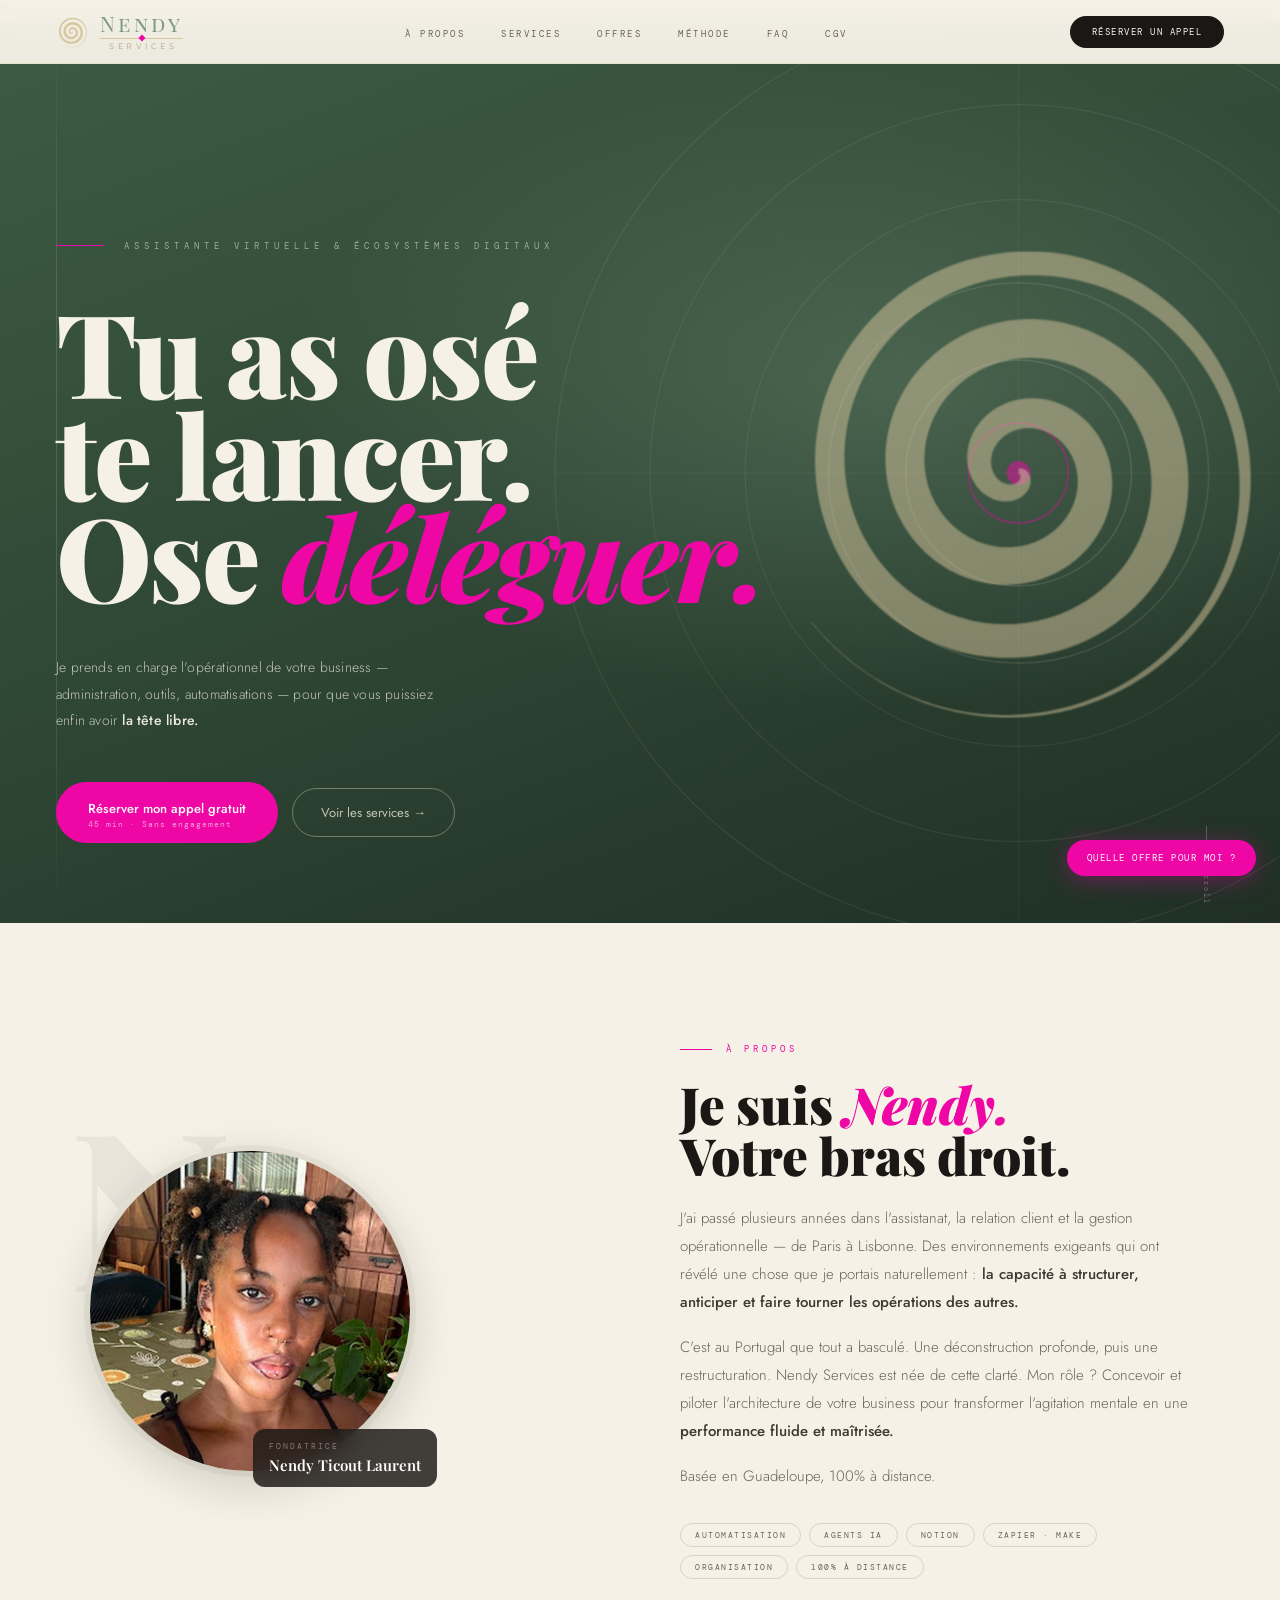
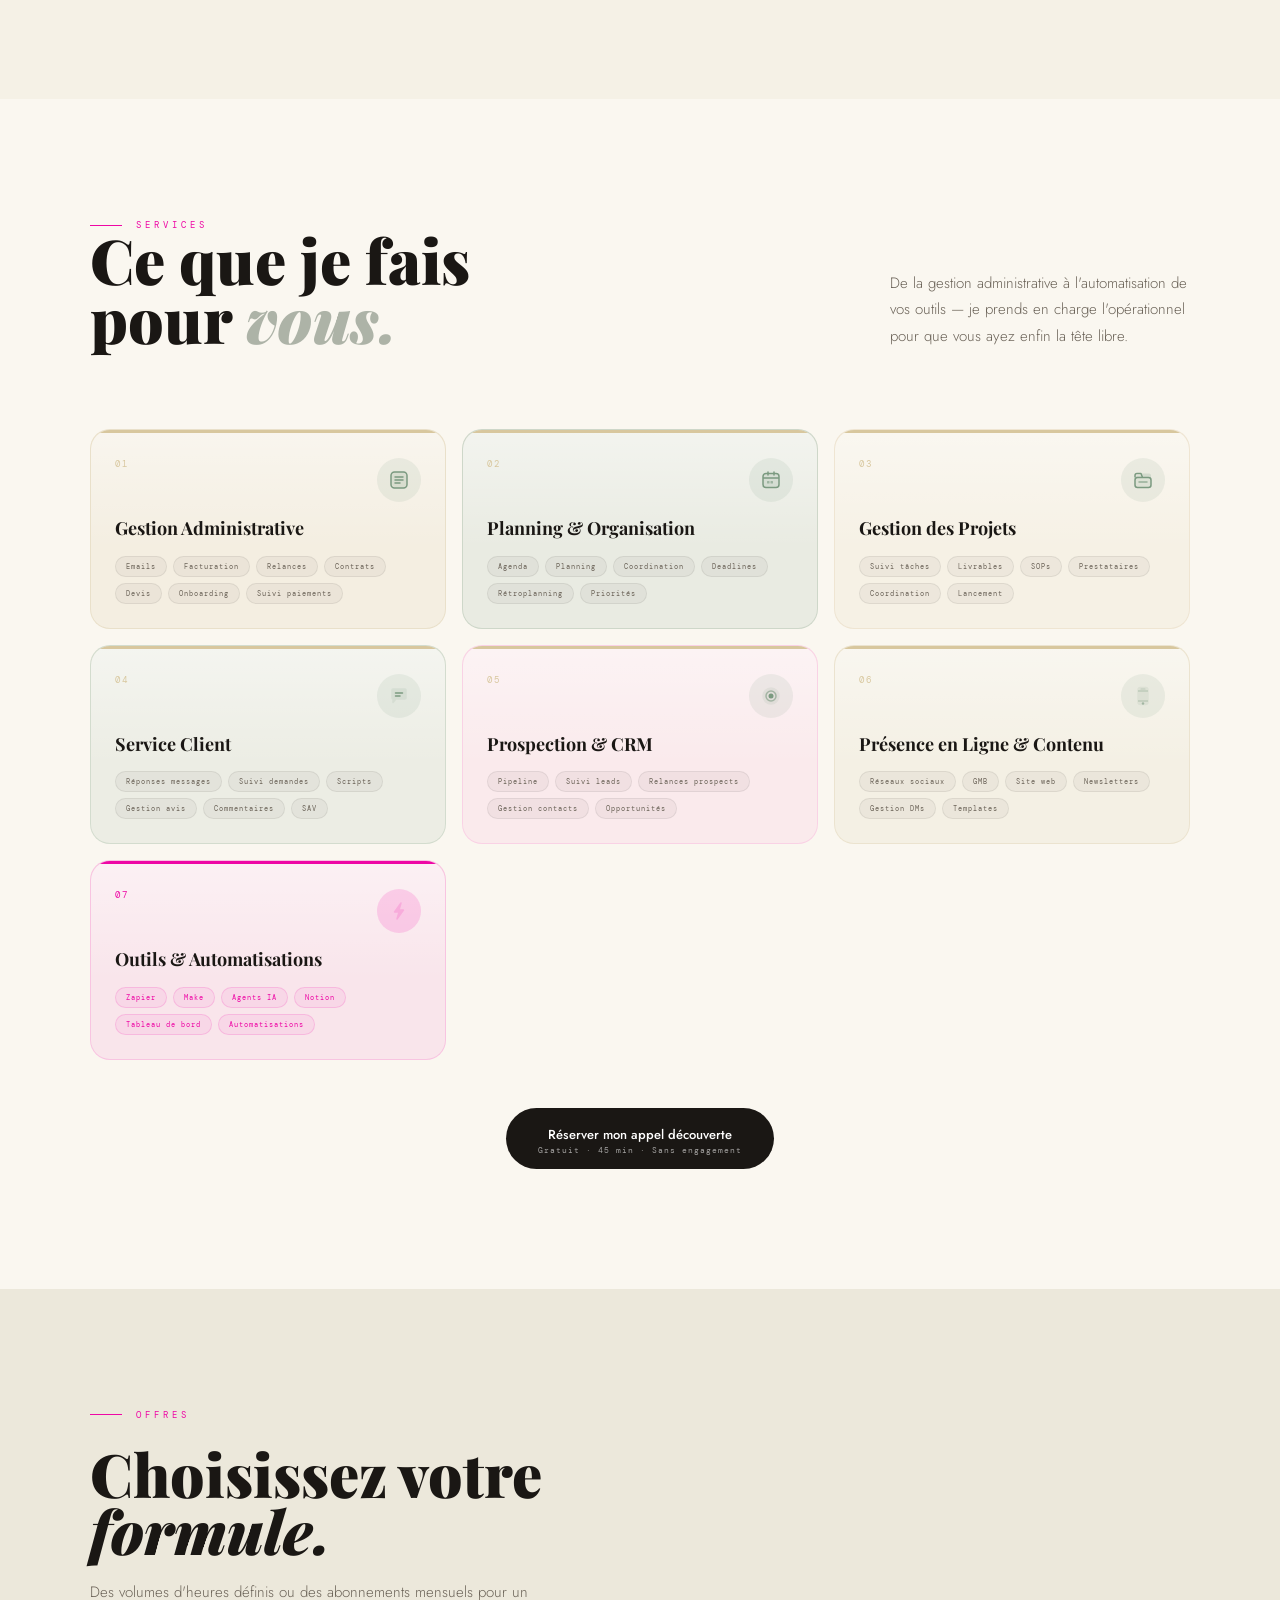
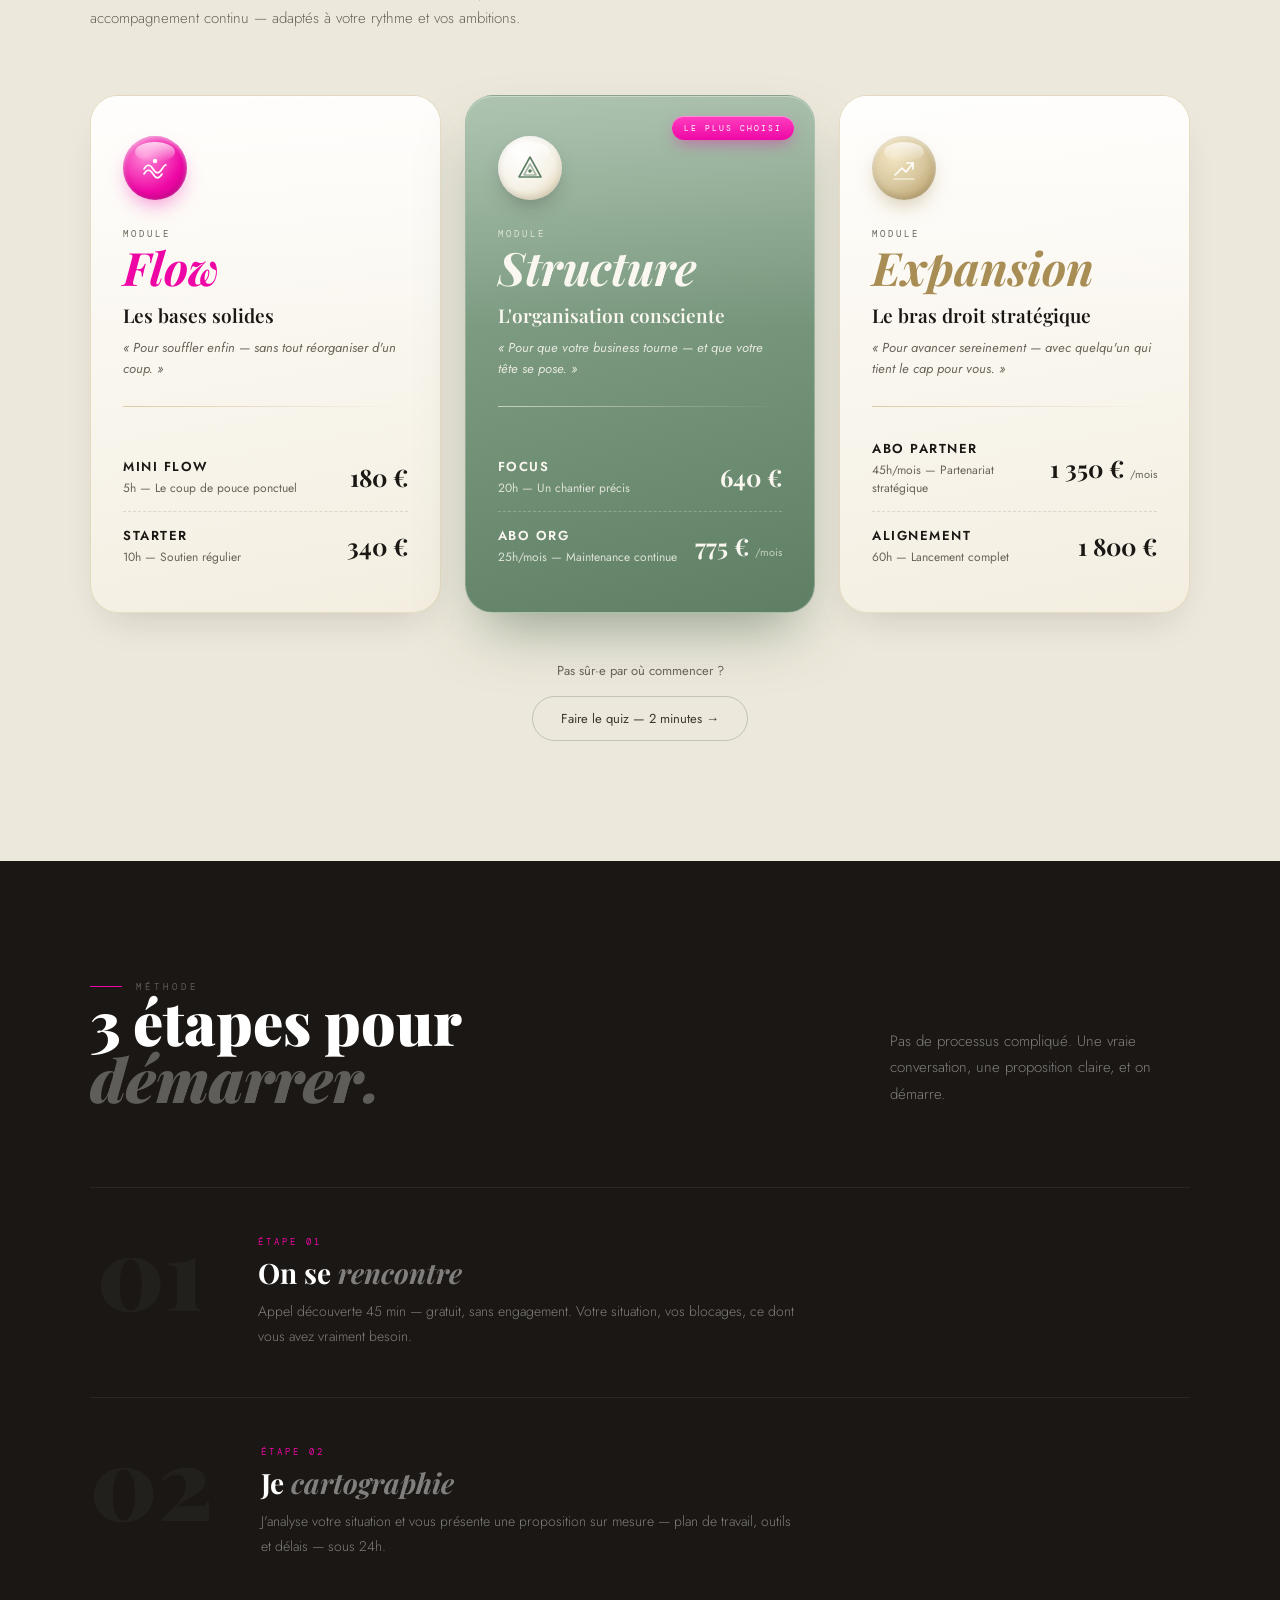
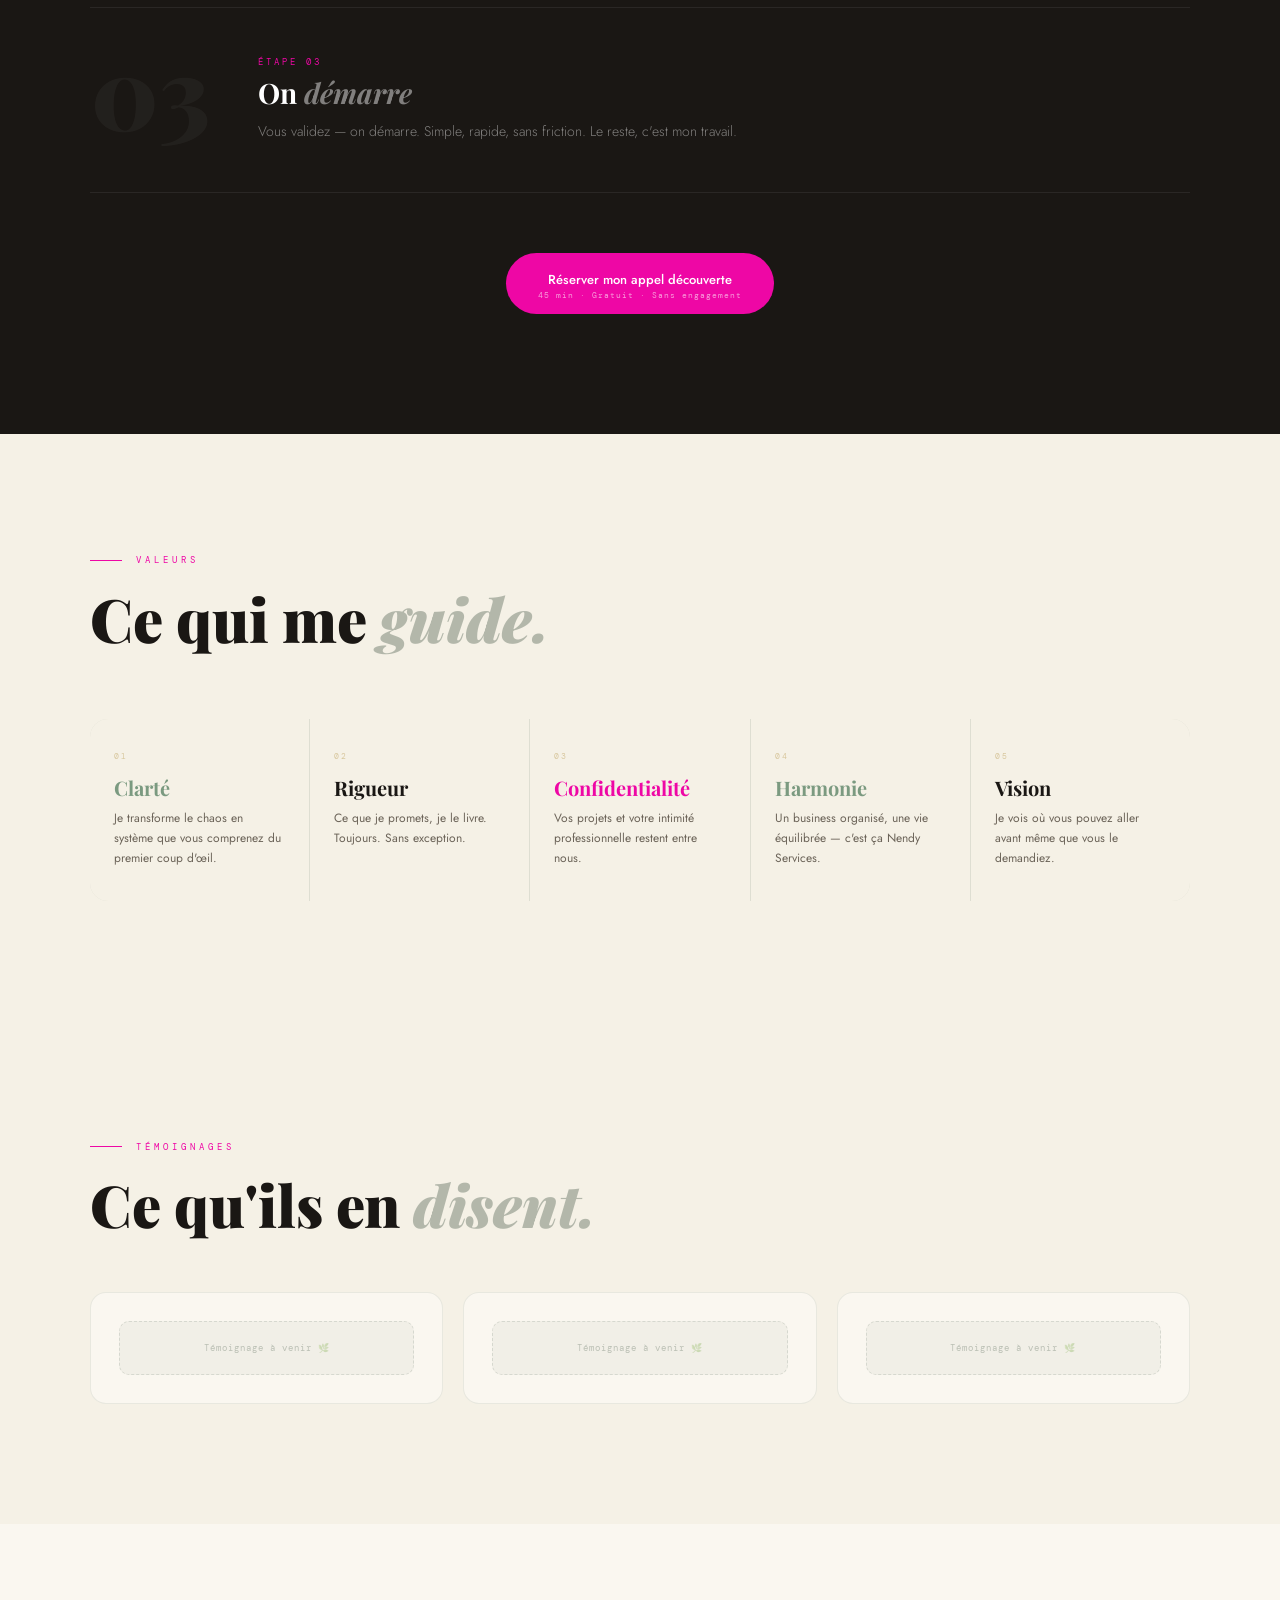
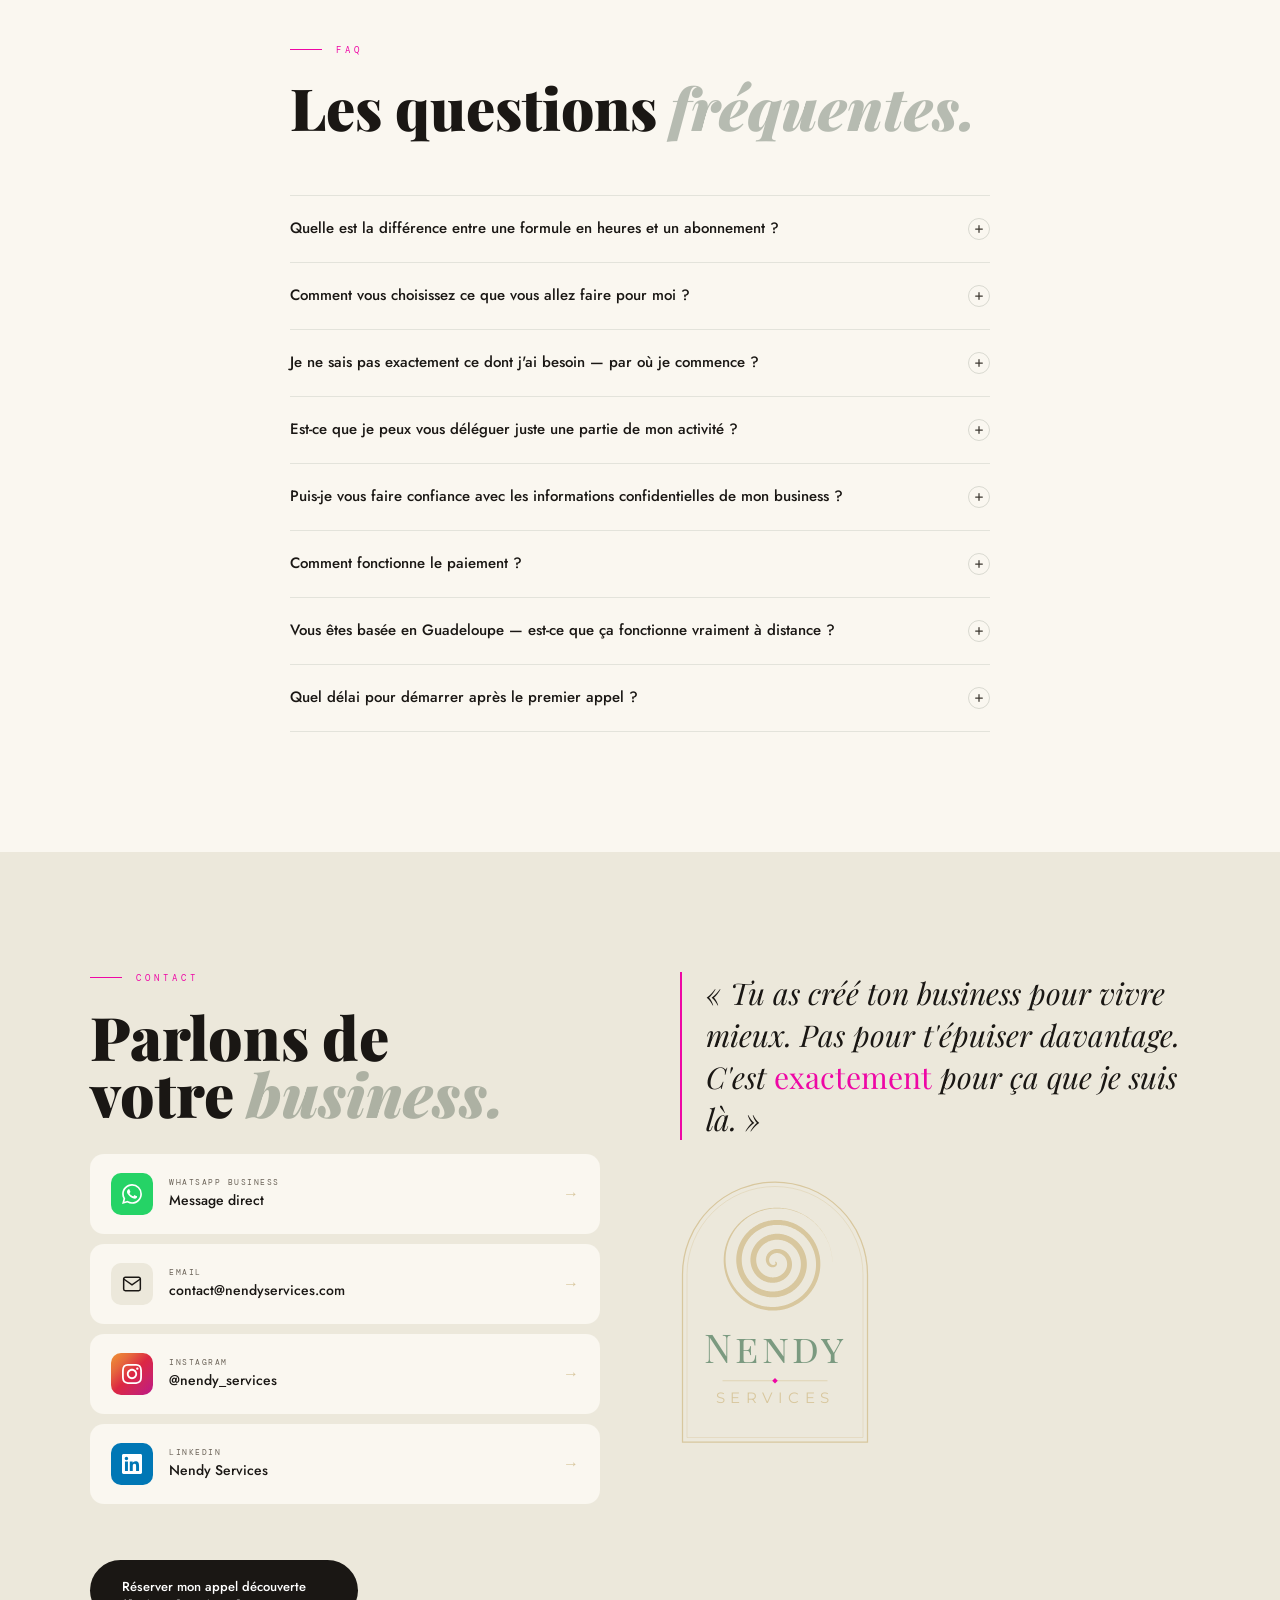
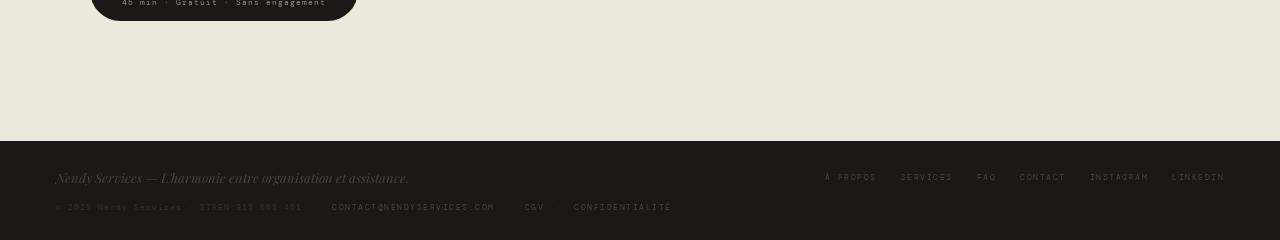
==== commit 6f04820b: "Lien audit écosystème + durée appel découverte 45 min Co-Authored-By: Claude Opus 5.5 <noreply@anthr" ====
--- a/index.html
+++ b/index.html
@@ -831,7 +831,7 @@
     <li><a href="#faq">FAQ</a></li>
     <li><a href="#" onclick="openCGV();return false;">CGV</a></li>
   </ul>
-  <a href="https://calendar.notion.so/meet/nendyservices/appeldecouverte" target="_blank" class="nav-cta">
+  <a href="https://calendar.notion.so/meet/nendyticout/appeldecouverte" target="_blank" class="nav-cta">
     <span class="nav-cta-txt">Réserver un appel</span>
   </a>
   <button class="nav-hamburger" onclick="toggleMenu()" aria-label="Menu">
@@ -883,10 +883,10 @@
       Je prends en charge l'opérationnel de votre business — administration, outils, automatisations — pour que vous puissiez enfin avoir <strong>la tête libre.</strong>
     </p>
     <div class="hero-actions reveal">
-      <a href="https://calendar.notion.so/meet/nendyservices/appeldecouverte" target="_blank" class="btn-pill">
+      <a href="https://calendar.notion.so/meet/nendyticout/appeldecouverte" target="_blank" class="btn-pill">
         <div>
           <span class="btn-pill-txt">Réserver mon appel gratuit</span>
-          <span class="btn-pill-sub">30 min · Sans engagement</span>
+          <span class="btn-pill-sub">45 min · Sans engagement</span>
         </div>
       </a>
       <a href="#services" class="btn-ghost">Voir les services →</a>
@@ -1019,10 +1019,10 @@
 
   </div>
   <div class="reveal" style="max-width:1100px;margin:48px auto 0;text-align:center;">
-    <a href="https://calendar.notion.so/meet/nendyservices/appeldecouverte" target="_blank" class="btn-pill" style="background:var(--fg);box-shadow:none;">
+    <a href="https://calendar.notion.so/meet/nendyticout/appeldecouverte" target="_blank" class="btn-pill" style="background:var(--fg);box-shadow:none;">
       <div>
         <span class="btn-pill-txt">Réserver mon appel découverte</span>
-        <span class="btn-pill-sub">Gratuit · 30 min · Sans engagement</span>
+        <span class="btn-pill-sub">Gratuit · 45 min · Sans engagement</span>
       </div>
     </a>
   </div>
@@ -1120,7 +1120,7 @@
       <div class="step-content">
         <div class="step-label">Étape 01</div>
         <h3 class="step-title">On se <em>rencontre</em></h3>
-        <p class="step-desc">Appel découverte 30 min — gratuit, sans engagement. Votre situation, vos blocages, ce dont vous avez vraiment besoin.</p>
+        <p class="step-desc">Appel découverte 45 min — gratuit, sans engagement. Votre situation, vos blocages, ce dont vous avez vraiment besoin.</p>
       </div>
     </div>
     <div class="methode-step reveal">
@@ -1141,10 +1141,10 @@
     </div>
   </div>
   <div class="reveal" style="max-width:1100px;margin:60px auto 0;text-align:center;">
-    <a href="https://calendar.notion.so/meet/nendyservices/appeldecouverte" target="_blank" class="btn-pill">
+    <a href="https://calendar.notion.so/meet/nendyticout/appeldecouverte" target="_blank" class="btn-pill">
       <div>
         <span class="btn-pill-txt">Réserver mon appel découverte</span>
-        <span class="btn-pill-sub">30 min · Gratuit · Sans engagement</span>
+        <span class="btn-pill-sub">45 min · Gratuit · Sans engagement</span>
       </div>
     </a>
   </div>
@@ -1207,7 +1207,7 @@
   <div class="faq-list reveal">
     <div class="faq-item"><div class="faq-q" onclick="toggleFaq(this)"><div class="faq-q-txt">Quelle est la différence entre une formule en heures et un abonnement ?</div><div class="faq-icon"><svg viewBox="0 0 12 12" fill="none" stroke="currentColor" stroke-width="1.5" stroke-linecap="round"><path d="M6 2v8M2 6h8"/></svg></div></div><div class="faq-answer"><div class="faq-answer-inner">Les formules en heures (MINI_FLOW, STARTER, FOCUS, ALIGNEMENT) sont des volumes d'heures ponctuels pour une mission définie — sans engagement mensuel. Les abonnements (ABO_ORG, ABO_PARTNER) sont des formules mensuelles récurrentes avec un volume d'heures renouvelé et une disponibilité prioritaire.</div></div></div>
     <div class="faq-item"><div class="faq-q" onclick="toggleFaq(this)"><div class="faq-q-txt">Comment vous choisissez ce que vous allez faire pour moi ?</div><div class="faq-icon"><svg viewBox="0 0 12 12" fill="none" stroke="currentColor" stroke-width="1.5" stroke-linecap="round"><path d="M6 2v8M2 6h8"/></svg></div></div><div class="faq-answer"><div class="faq-answer-inner">Rien ne se décide sans vous. Lors de l'appel découverte, on fait le point ensemble sur votre situation et vos priorités. Je vous présente ensuite une proposition sur mesure — vous validez, vous ajustez, vous décidez.</div></div></div>
-    <div class="faq-item"><div class="faq-q" onclick="toggleFaq(this)"><div class="faq-q-txt">Je ne sais pas exactement ce dont j'ai besoin — par où je commence ?</div><div class="faq-icon"><svg viewBox="0 0 12 12" fill="none" stroke="currentColor" stroke-width="1.5" stroke-linecap="round"><path d="M6 2v8M2 6h8"/></svg></div></div><div class="faq-answer"><div class="faq-answer-inner">C'est exactement pour ça que l'appel découverte existe. Vous n'avez pas besoin d'arriver avec une liste précise — vous avez juste besoin de savoir que quelque chose ne tourne pas comme vous le voudriez. En 30 minutes, on identifie ensemble ce qui vous pèse le plus.</div></div></div>
+    <div class="faq-item"><div class="faq-q" onclick="toggleFaq(this)"><div class="faq-q-txt">Je ne sais pas exactement ce dont j'ai besoin — par où je commence ?</div><div class="faq-icon"><svg viewBox="0 0 12 12" fill="none" stroke="currentColor" stroke-width="1.5" stroke-linecap="round"><path d="M6 2v8M2 6h8"/></svg></div></div><div class="faq-answer"><div class="faq-answer-inner">C'est exactement pour ça que l'appel découverte existe. Vous n'avez pas besoin d'arriver avec une liste précise — vous avez juste besoin de savoir que quelque chose ne tourne pas comme vous le voudriez. En 45 minutes, on identifie ensemble ce qui vous pèse le plus.</div></div></div>
     <div class="faq-item"><div class="faq-q" onclick="toggleFaq(this)"><div class="faq-q-txt">Est-ce que je peux vous déléguer juste une partie de mon activité ?</div><div class="faq-icon"><svg viewBox="0 0 12 12" fill="none" stroke="currentColor" stroke-width="1.5" stroke-linecap="round"><path d="M6 2v8M2 6h8"/></svg></div></div><div class="faq-answer"><div class="faq-answer-inner">Absolument. Beaucoup de mes clients commencent par déléguer un seul domaine et élargissent progressivement. Vous n'avez pas à tout déléguer d'un coup. On commence là où vous en avez le plus besoin.</div></div></div>
     <div class="faq-item"><div class="faq-q" onclick="toggleFaq(this)"><div class="faq-q-txt">Puis-je vous faire confiance avec les informations confidentielles de mon business ?</div><div class="faq-icon"><svg viewBox="0 0 12 12" fill="none" stroke="currentColor" stroke-width="1.5" stroke-linecap="round"><path d="M6 2v8M2 6h8"/></svg></div></div><div class="faq-answer"><div class="faq-answer-inner">La confidentialité est l'une de mes valeurs fondamentales. Tout ce que vous partagez reste strictement entre nous. Un engagement de confidentialité est inclus dans chaque contrat, valable pendant et après notre collaboration.</div></div></div>
     <div class="faq-item"><div class="faq-q" onclick="toggleFaq(this)"><div class="faq-q-txt">Comment fonctionne le paiement ?</div><div class="faq-icon"><svg viewBox="0 0 12 12" fill="none" stroke="currentColor" stroke-width="1.5" stroke-linecap="round"><path d="M6 2v8M2 6h8"/></svg></div></div><div class="faq-answer"><div class="faq-answer-inner">Formules en heures : acompte de 40% à la commande, solde à mi-parcours ou à la livraison. Abonnements : prélèvement mensuel à date fixe. Paiement en 3 fois sans frais possible sur demande. Stripe et virement bancaire acceptés.</div></div></div>
@@ -1252,10 +1252,10 @@
           <span class="contact-link-arrow">→</span>
         </a>
       </div>
-      <a href="https://calendar.notion.so/meet/nendyservices/appeldecouverte" target="_blank" class="contact-cta">
+      <a href="https://calendar.notion.so/meet/nendyticout/appeldecouverte" target="_blank" class="contact-cta">
         <div>
           <span class="contact-cta-txt">Réserver mon appel découverte</span>
-          <span class="contact-cta-sub">30 min · Gratuit · Sans engagement</span>
+          <span class="contact-cta-sub">45 min · Gratuit · Sans engagement</span>
         </div>
       </a>
     </div>
@@ -1504,7 +1504,7 @@
     '<div class="qm-result-tag">Résultat personnalisé</div>' +
     '<h2 class="qm-result-title">'+r.name+' — '+r.sub+'</h2>' +
     '<div class="qm-result-card '+r.cc+'"><div class="qm-rc-name">'+r.name+'</div><div class="qm-rc-citation">'+r.cit+'</div><div class="qm-rc-packs">'+pkh+'</div></div>' +
-    '<div class="qm-result-cta"><div class="qm-result-cta-title">La prochaine étape ?</div><div class="qm-result-cta-sub">Un appel découverte de 30 min — gratuit, sans engagement.</div><a href="https://calendar.notion.so/meet/nendyservices/appeldecouverte" target="_blank" class="qm-btn-cta">Réserver mon appel découverte</a></div>' +
+    '<div class="qm-result-cta"><div class="qm-result-cta-title">La prochaine étape ?</div><div class="qm-result-cta-sub">Un appel découverte de 45 min — gratuit, sans engagement.</div><a href="https://calendar.notion.so/meet/nendyticout/appeldecouverte" target="_blank" class="qm-btn-cta">Réserver mon appel découverte</a></div>' +
     '<button onclick="qmRestart()" style="background:transparent;border:1px solid rgba(255,255,255,.1);color:rgba(255,255,255,.3);border-radius:100px;padding:10px 20px;font-family:Jost,sans-serif;font-size:11px;cursor:pointer;width:100%;margin-top:8px;">↩ Recommencer</button>';
   document.getElementById('qmresult').classList.add('active');
   document.getElementById('quizModal').scrollTop = 0;
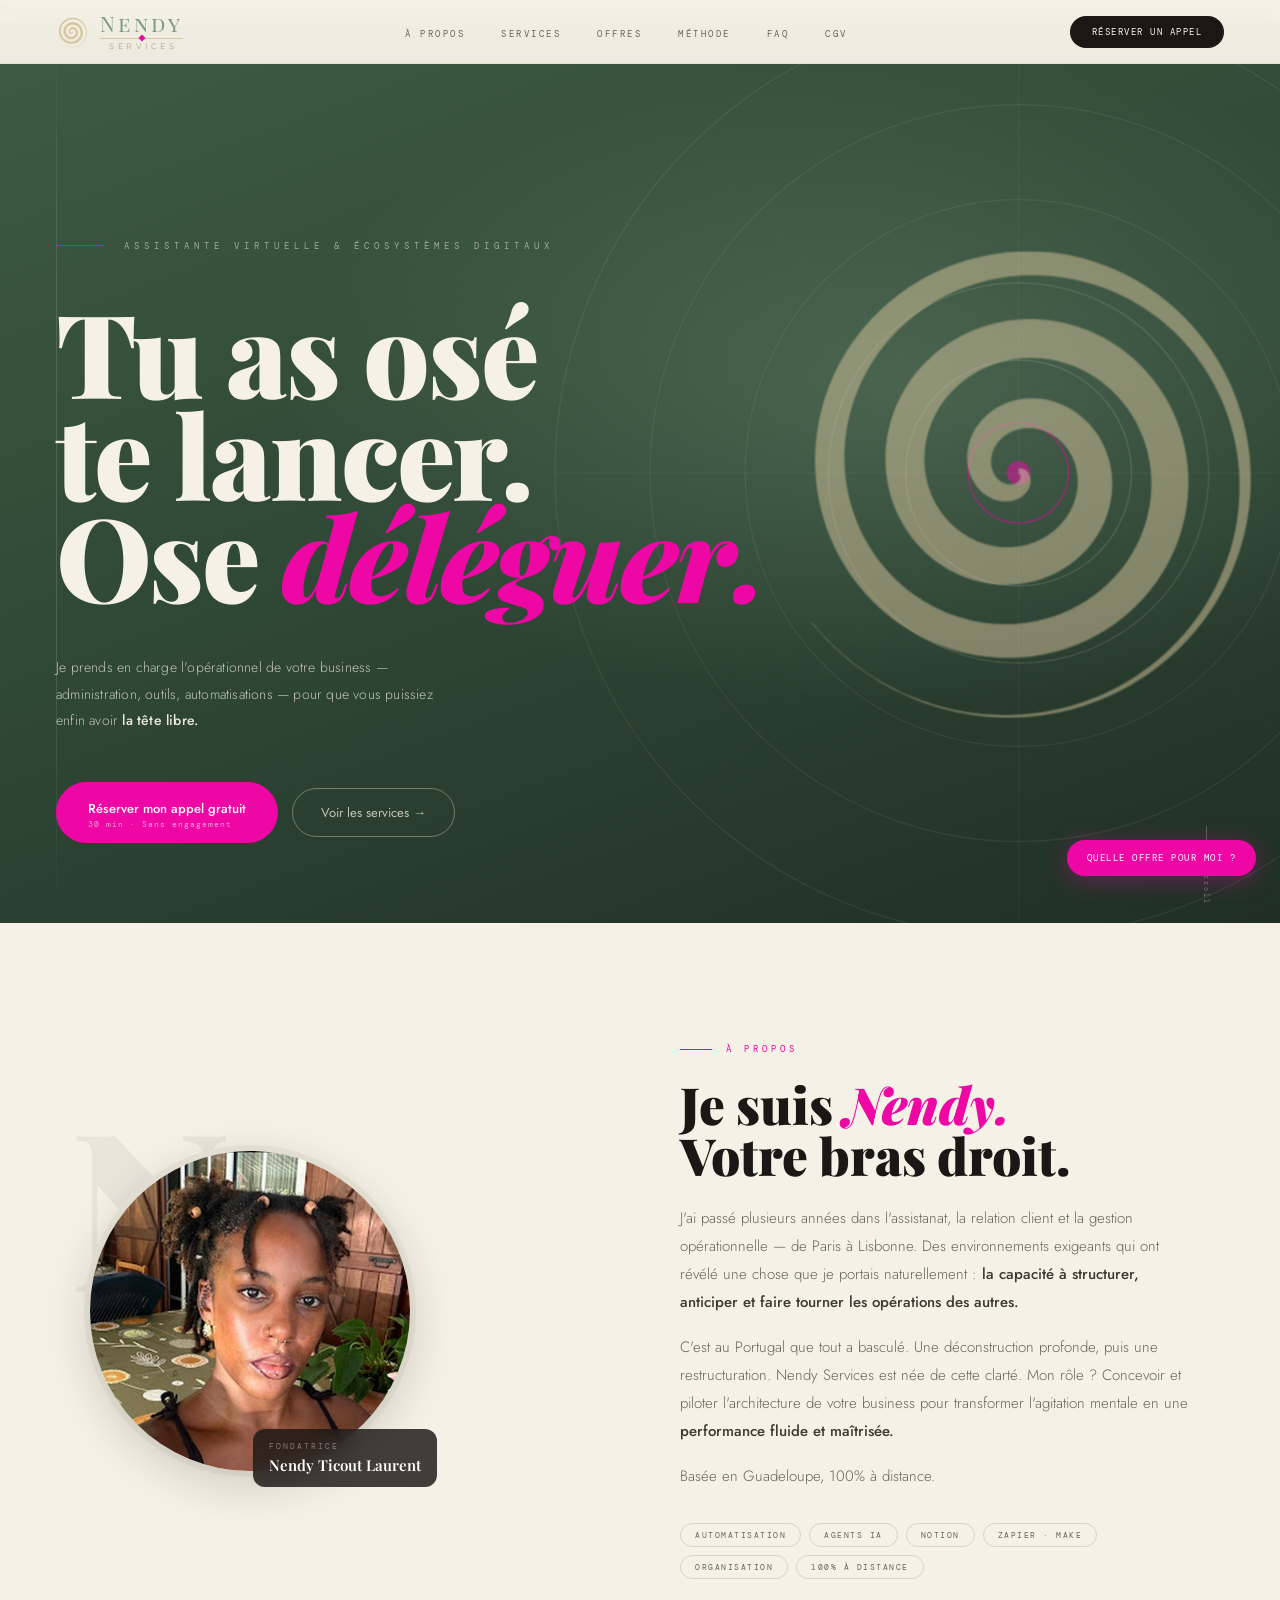
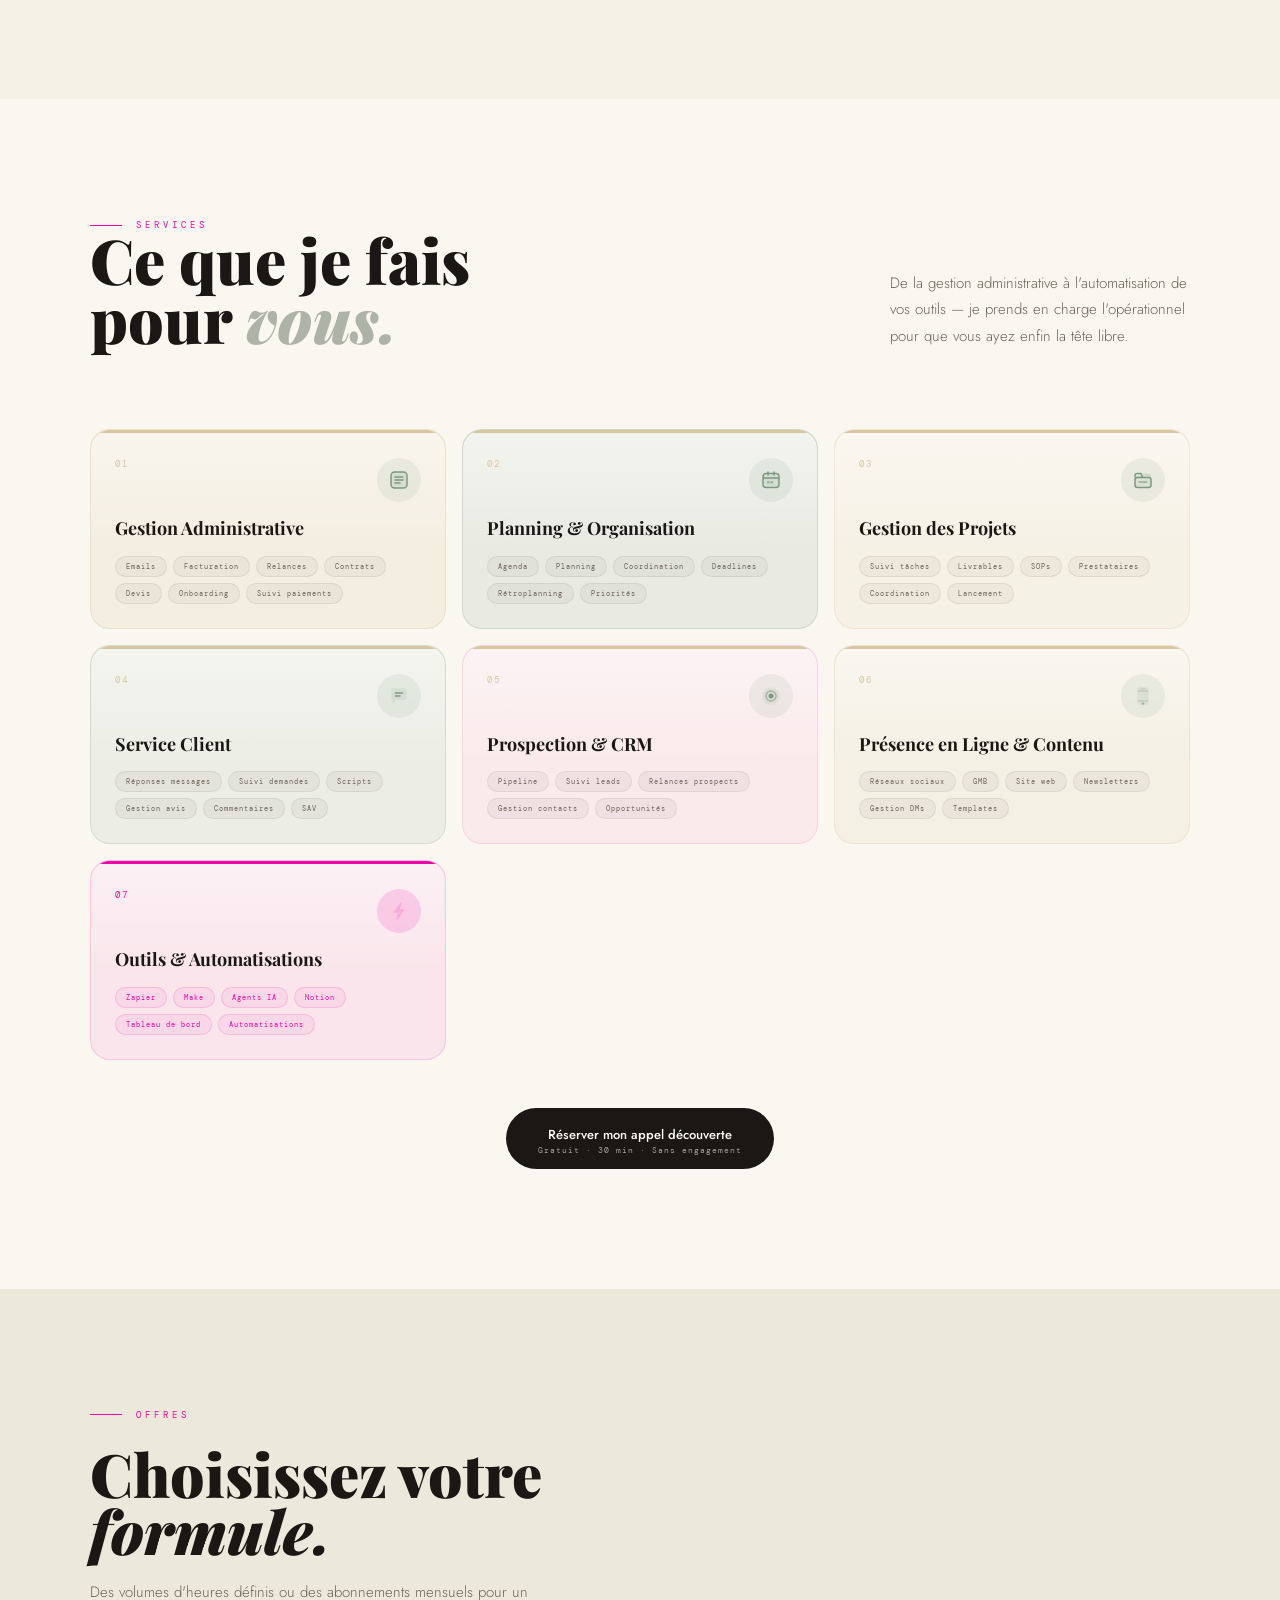
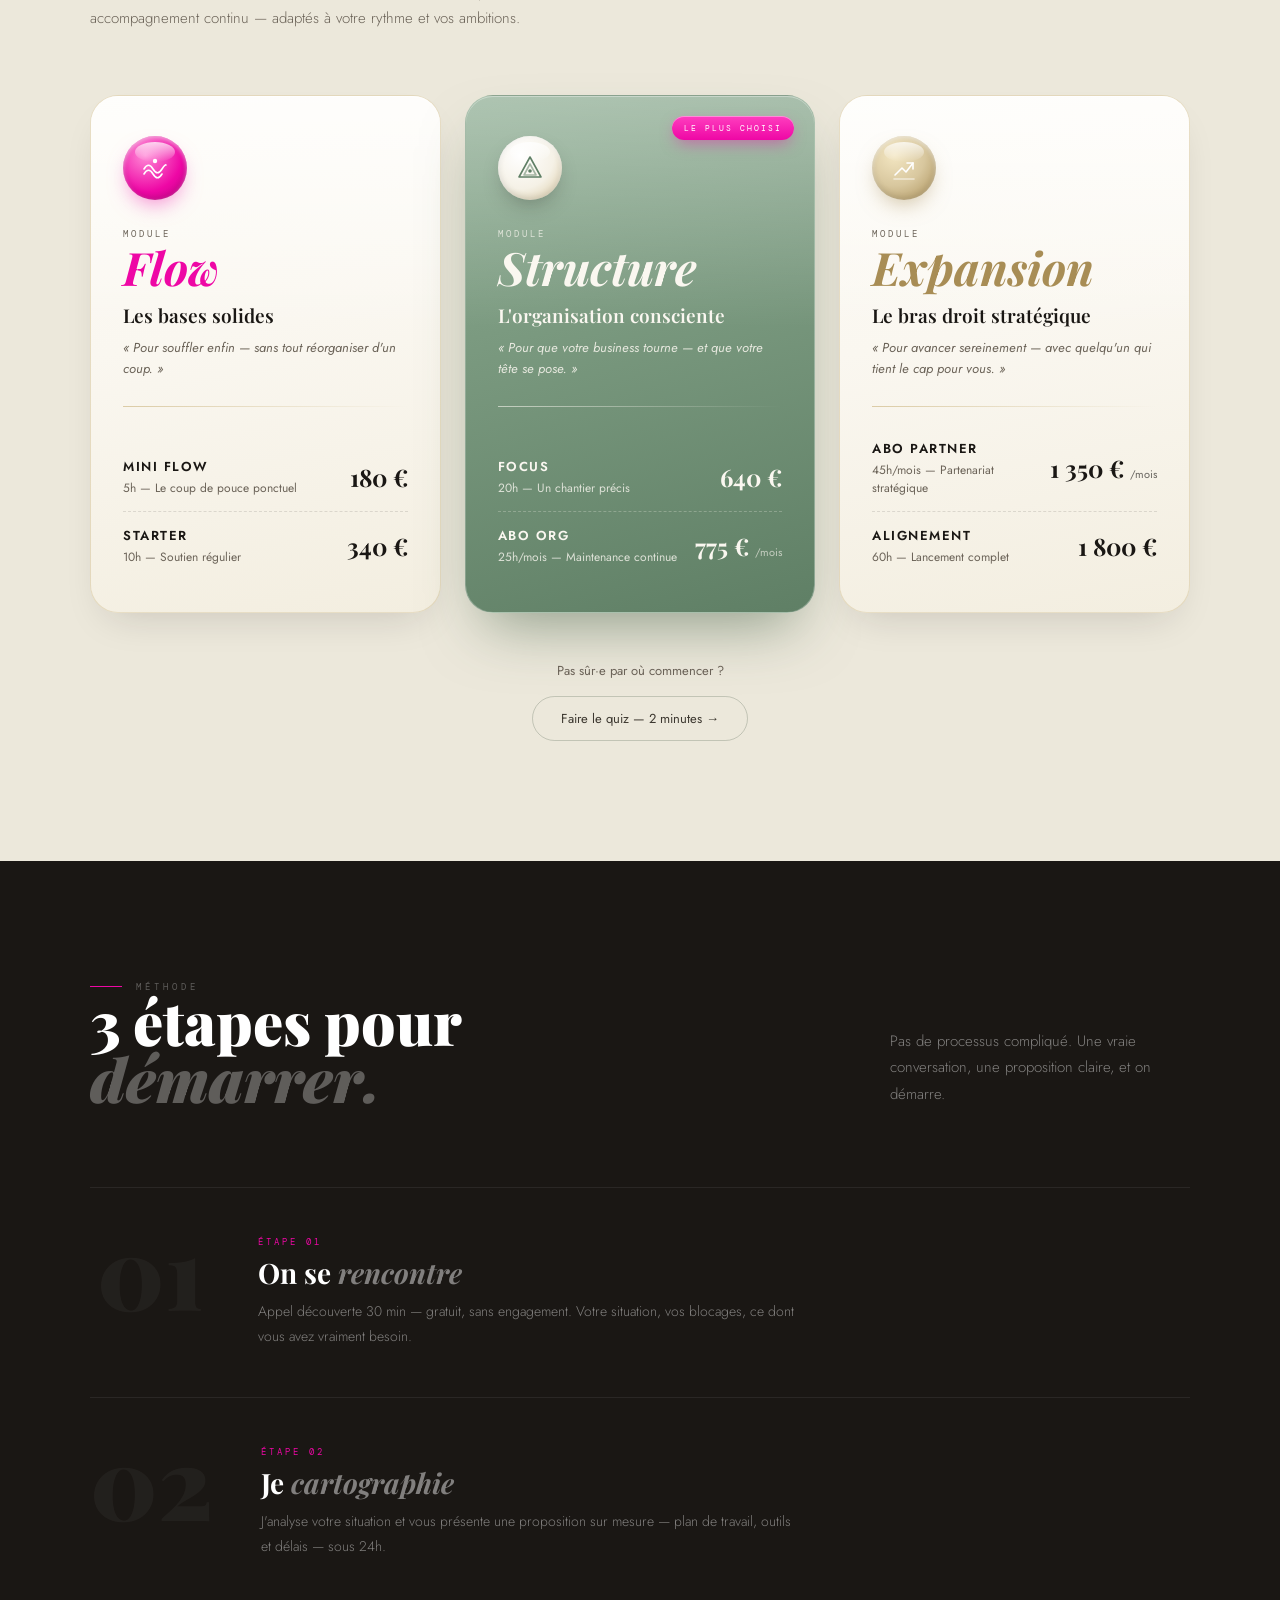
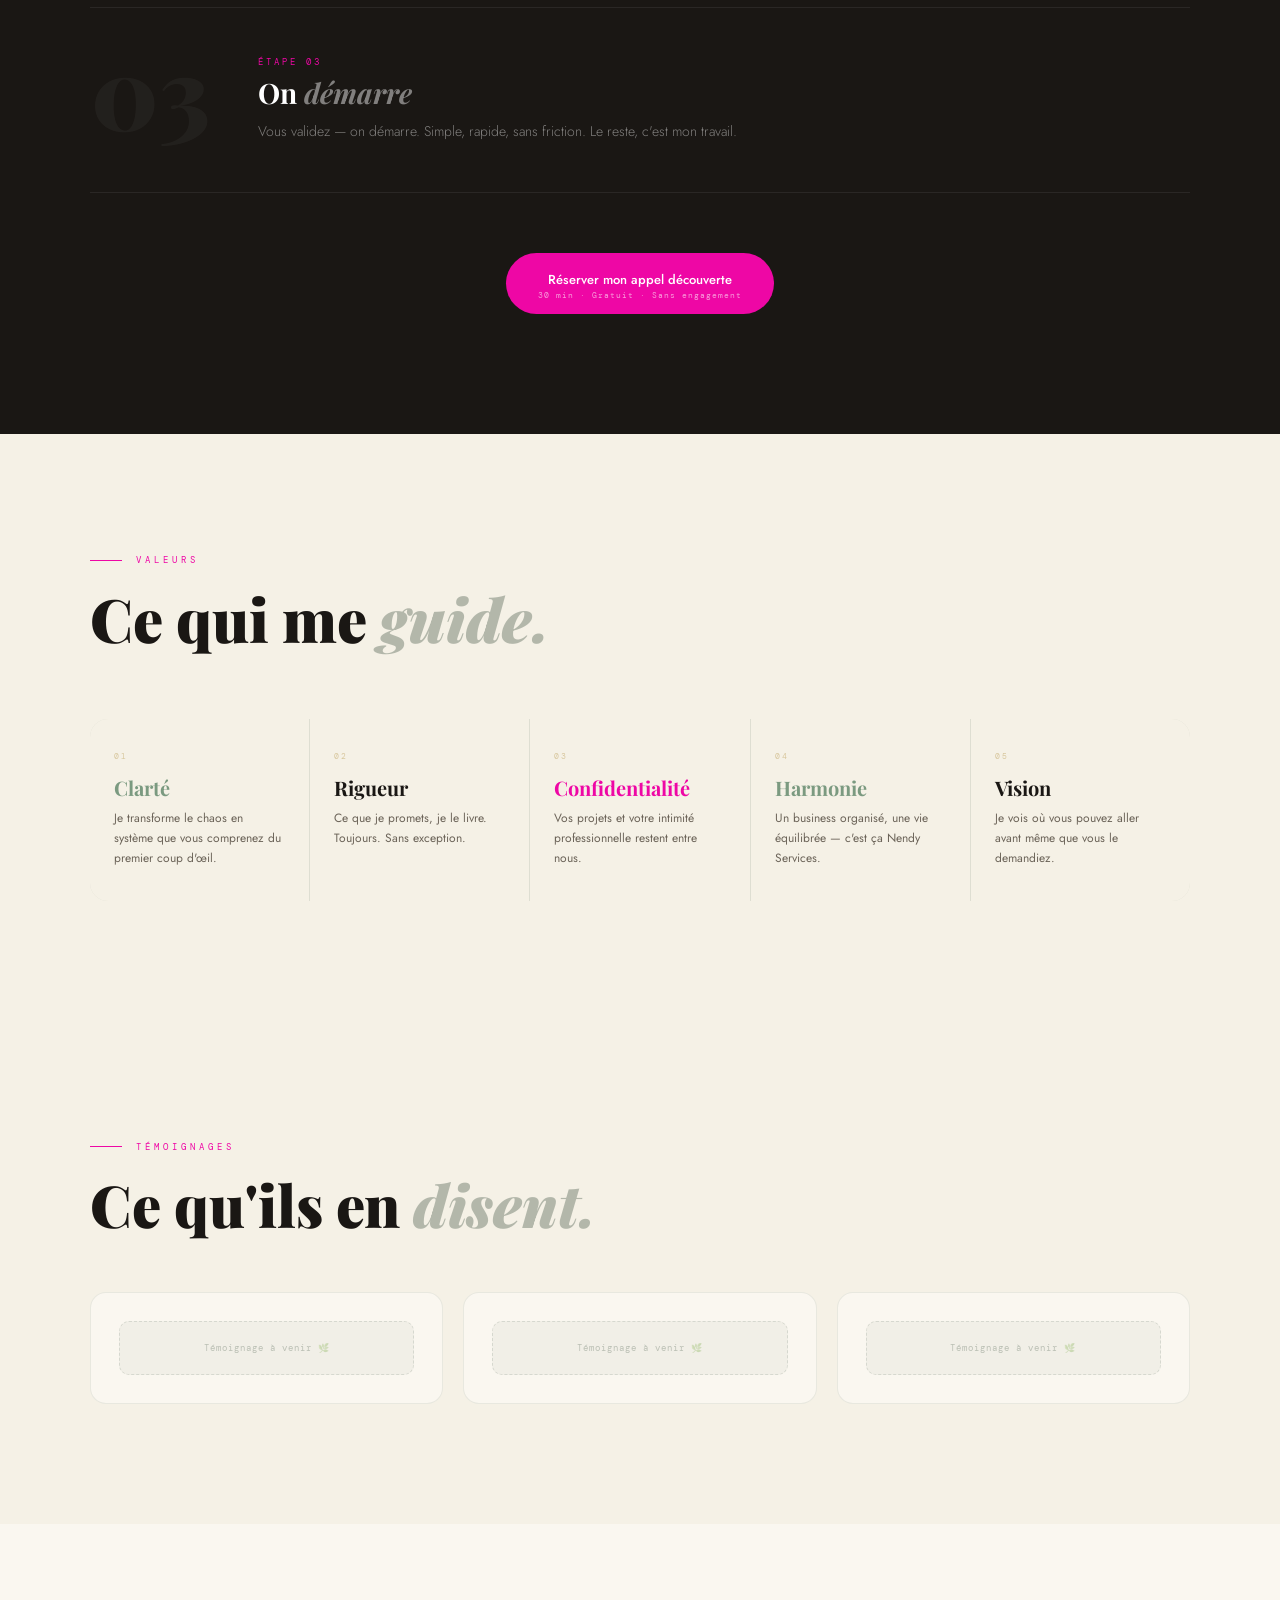
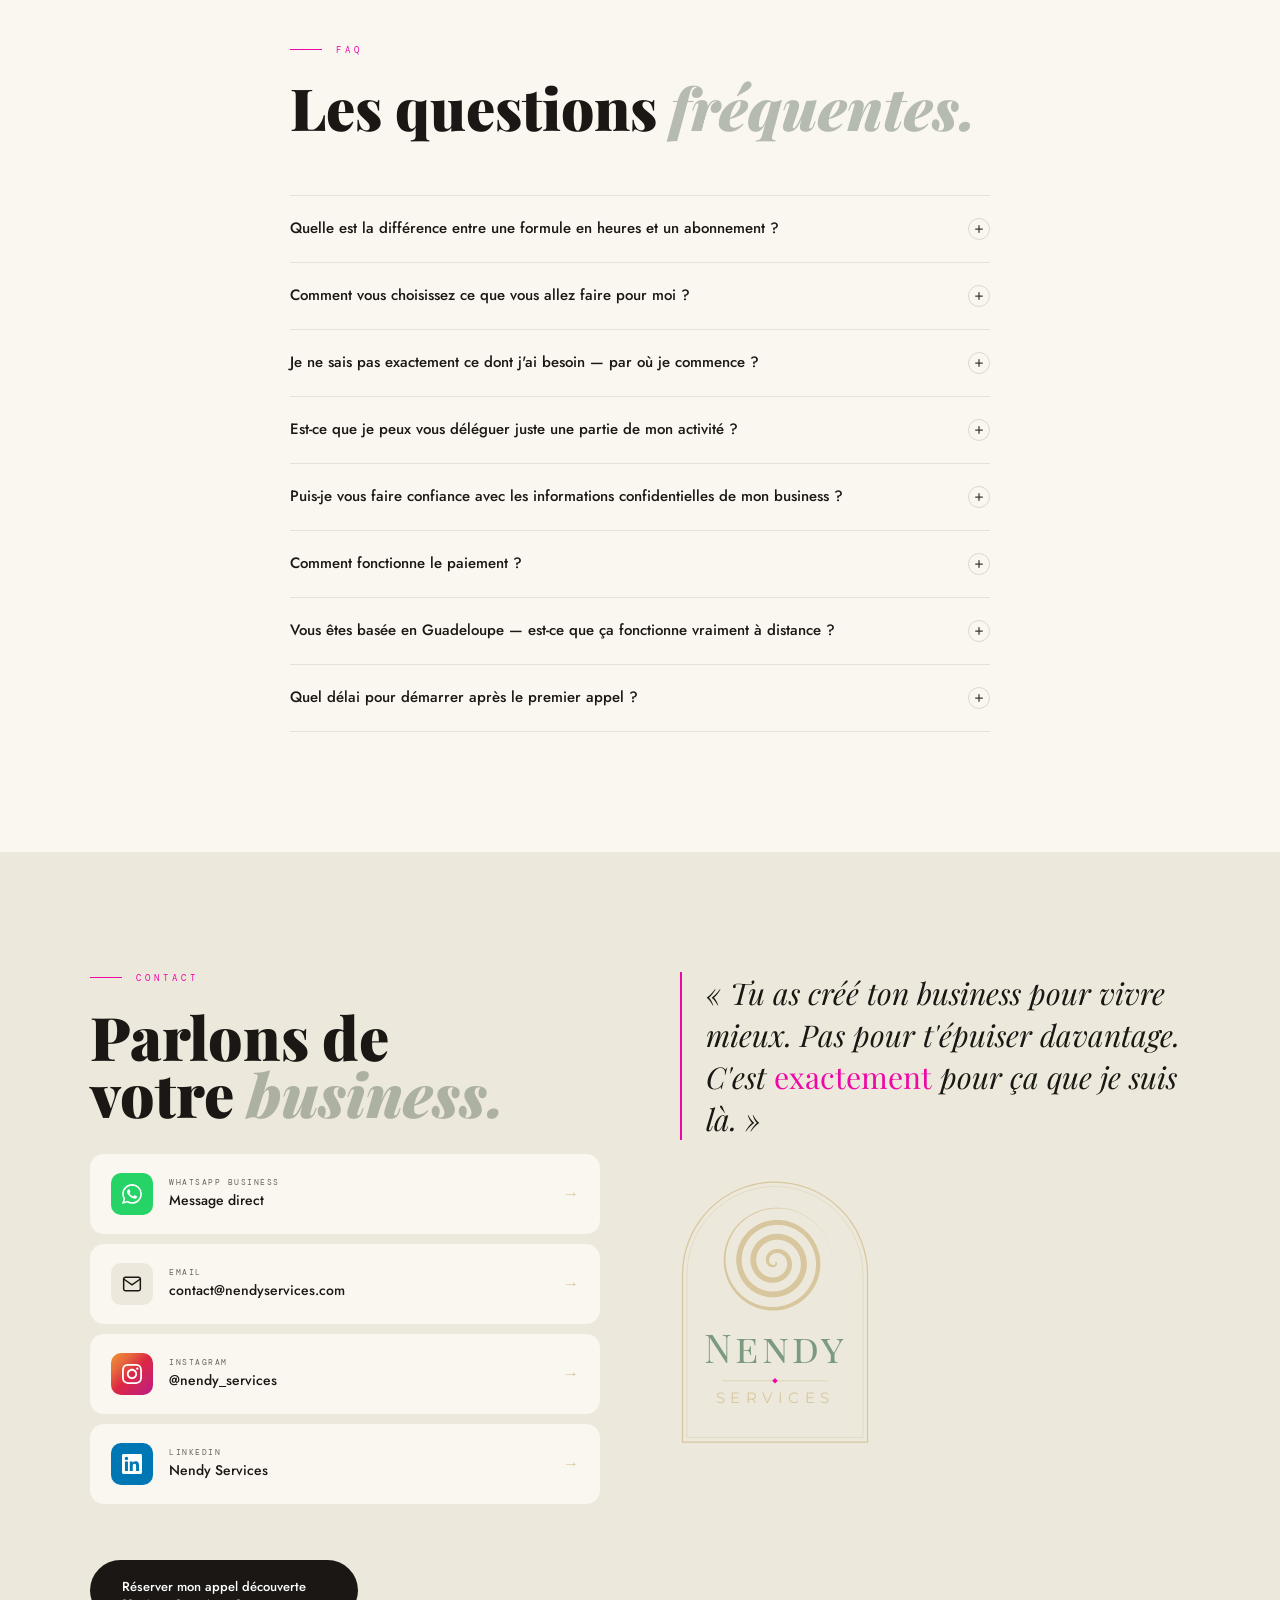
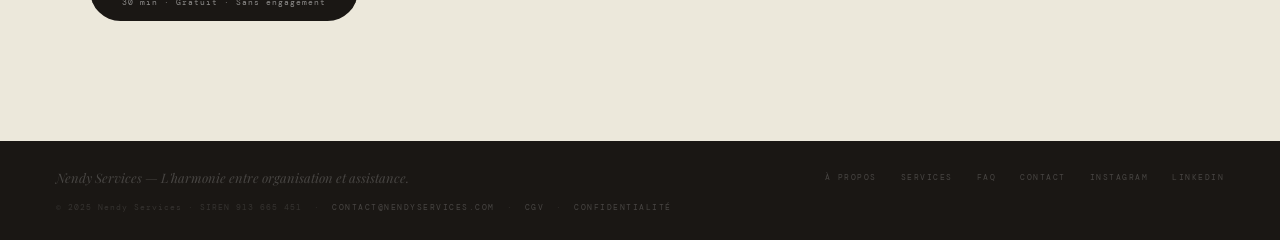
==== commit c3bdf0ff: "Appel découverte : 30 min partout sur le site Co-Authored-By: Claude Opus 5.5 <noreply@anthropic.com" ====
--- a/index.html
+++ b/index.html
@@ -886,7 +886,7 @@
       <a href="https://calendar.notion.so/meet/nendyticout/appeldecouverte" target="_blank" class="btn-pill">
         <div>
           <span class="btn-pill-txt">Réserver mon appel gratuit</span>
-          <span class="btn-pill-sub">45 min · Sans engagement</span>
+          <span class="btn-pill-sub">30 min · Sans engagement</span>
         </div>
       </a>
       <a href="#services" class="btn-ghost">Voir les services →</a>
@@ -1022,7 +1022,7 @@
     <a href="https://calendar.notion.so/meet/nendyticout/appeldecouverte" target="_blank" class="btn-pill" style="background:var(--fg);box-shadow:none;">
       <div>
         <span class="btn-pill-txt">Réserver mon appel découverte</span>
-        <span class="btn-pill-sub">Gratuit · 45 min · Sans engagement</span>
+        <span class="btn-pill-sub">Gratuit · 30 min · Sans engagement</span>
       </div>
     </a>
   </div>
@@ -1120,7 +1120,7 @@
       <div class="step-content">
         <div class="step-label">Étape 01</div>
         <h3 class="step-title">On se <em>rencontre</em></h3>
-        <p class="step-desc">Appel découverte 45 min — gratuit, sans engagement. Votre situation, vos blocages, ce dont vous avez vraiment besoin.</p>
+        <p class="step-desc">Appel découverte 30 min — gratuit, sans engagement. Votre situation, vos blocages, ce dont vous avez vraiment besoin.</p>
       </div>
     </div>
     <div class="methode-step reveal">
@@ -1144,7 +1144,7 @@
     <a href="https://calendar.notion.so/meet/nendyticout/appeldecouverte" target="_blank" class="btn-pill">
       <div>
         <span class="btn-pill-txt">Réserver mon appel découverte</span>
-        <span class="btn-pill-sub">45 min · Gratuit · Sans engagement</span>
+        <span class="btn-pill-sub">30 min · Gratuit · Sans engagement</span>
       </div>
     </a>
   </div>
@@ -1207,7 +1207,7 @@
   <div class="faq-list reveal">
     <div class="faq-item"><div class="faq-q" onclick="toggleFaq(this)"><div class="faq-q-txt">Quelle est la différence entre une formule en heures et un abonnement ?</div><div class="faq-icon"><svg viewBox="0 0 12 12" fill="none" stroke="currentColor" stroke-width="1.5" stroke-linecap="round"><path d="M6 2v8M2 6h8"/></svg></div></div><div class="faq-answer"><div class="faq-answer-inner">Les formules en heures (MINI_FLOW, STARTER, FOCUS, ALIGNEMENT) sont des volumes d'heures ponctuels pour une mission définie — sans engagement mensuel. Les abonnements (ABO_ORG, ABO_PARTNER) sont des formules mensuelles récurrentes avec un volume d'heures renouvelé et une disponibilité prioritaire.</div></div></div>
     <div class="faq-item"><div class="faq-q" onclick="toggleFaq(this)"><div class="faq-q-txt">Comment vous choisissez ce que vous allez faire pour moi ?</div><div class="faq-icon"><svg viewBox="0 0 12 12" fill="none" stroke="currentColor" stroke-width="1.5" stroke-linecap="round"><path d="M6 2v8M2 6h8"/></svg></div></div><div class="faq-answer"><div class="faq-answer-inner">Rien ne se décide sans vous. Lors de l'appel découverte, on fait le point ensemble sur votre situation et vos priorités. Je vous présente ensuite une proposition sur mesure — vous validez, vous ajustez, vous décidez.</div></div></div>
-    <div class="faq-item"><div class="faq-q" onclick="toggleFaq(this)"><div class="faq-q-txt">Je ne sais pas exactement ce dont j'ai besoin — par où je commence ?</div><div class="faq-icon"><svg viewBox="0 0 12 12" fill="none" stroke="currentColor" stroke-width="1.5" stroke-linecap="round"><path d="M6 2v8M2 6h8"/></svg></div></div><div class="faq-answer"><div class="faq-answer-inner">C'est exactement pour ça que l'appel découverte existe. Vous n'avez pas besoin d'arriver avec une liste précise — vous avez juste besoin de savoir que quelque chose ne tourne pas comme vous le voudriez. En 45 minutes, on identifie ensemble ce qui vous pèse le plus.</div></div></div>
+    <div class="faq-item"><div class="faq-q" onclick="toggleFaq(this)"><div class="faq-q-txt">Je ne sais pas exactement ce dont j'ai besoin — par où je commence ?</div><div class="faq-icon"><svg viewBox="0 0 12 12" fill="none" stroke="currentColor" stroke-width="1.5" stroke-linecap="round"><path d="M6 2v8M2 6h8"/></svg></div></div><div class="faq-answer"><div class="faq-answer-inner">C'est exactement pour ça que l'appel découverte existe. Vous n'avez pas besoin d'arriver avec une liste précise — vous avez juste besoin de savoir que quelque chose ne tourne pas comme vous le voudriez. En 30 minutes, on identifie ensemble ce qui vous pèse le plus.</div></div></div>
     <div class="faq-item"><div class="faq-q" onclick="toggleFaq(this)"><div class="faq-q-txt">Est-ce que je peux vous déléguer juste une partie de mon activité ?</div><div class="faq-icon"><svg viewBox="0 0 12 12" fill="none" stroke="currentColor" stroke-width="1.5" stroke-linecap="round"><path d="M6 2v8M2 6h8"/></svg></div></div><div class="faq-answer"><div class="faq-answer-inner">Absolument. Beaucoup de mes clients commencent par déléguer un seul domaine et élargissent progressivement. Vous n'avez pas à tout déléguer d'un coup. On commence là où vous en avez le plus besoin.</div></div></div>
     <div class="faq-item"><div class="faq-q" onclick="toggleFaq(this)"><div class="faq-q-txt">Puis-je vous faire confiance avec les informations confidentielles de mon business ?</div><div class="faq-icon"><svg viewBox="0 0 12 12" fill="none" stroke="currentColor" stroke-width="1.5" stroke-linecap="round"><path d="M6 2v8M2 6h8"/></svg></div></div><div class="faq-answer"><div class="faq-answer-inner">La confidentialité est l'une de mes valeurs fondamentales. Tout ce que vous partagez reste strictement entre nous. Un engagement de confidentialité est inclus dans chaque contrat, valable pendant et après notre collaboration.</div></div></div>
     <div class="faq-item"><div class="faq-q" onclick="toggleFaq(this)"><div class="faq-q-txt">Comment fonctionne le paiement ?</div><div class="faq-icon"><svg viewBox="0 0 12 12" fill="none" stroke="currentColor" stroke-width="1.5" stroke-linecap="round"><path d="M6 2v8M2 6h8"/></svg></div></div><div class="faq-answer"><div class="faq-answer-inner">Formules en heures : acompte de 40% à la commande, solde à mi-parcours ou à la livraison. Abonnements : prélèvement mensuel à date fixe. Paiement en 3 fois sans frais possible sur demande. Stripe et virement bancaire acceptés.</div></div></div>
@@ -1255,7 +1255,7 @@
       <a href="https://calendar.notion.so/meet/nendyticout/appeldecouverte" target="_blank" class="contact-cta">
         <div>
           <span class="contact-cta-txt">Réserver mon appel découverte</span>
-          <span class="contact-cta-sub">45 min · Gratuit · Sans engagement</span>
+          <span class="contact-cta-sub">30 min · Gratuit · Sans engagement</span>
         </div>
       </a>
     </div>
@@ -1504,7 +1504,7 @@
     '<div class="qm-result-tag">Résultat personnalisé</div>' +
     '<h2 class="qm-result-title">'+r.name+' — '+r.sub+'</h2>' +
     '<div class="qm-result-card '+r.cc+'"><div class="qm-rc-name">'+r.name+'</div><div class="qm-rc-citation">'+r.cit+'</div><div class="qm-rc-packs">'+pkh+'</div></div>' +
-    '<div class="qm-result-cta"><div class="qm-result-cta-title">La prochaine étape ?</div><div class="qm-result-cta-sub">Un appel découverte de 45 min — gratuit, sans engagement.</div><a href="https://calendar.notion.so/meet/nendyticout/appeldecouverte" target="_blank" class="qm-btn-cta">Réserver mon appel découverte</a></div>' +
+    '<div class="qm-result-cta"><div class="qm-result-cta-title">La prochaine étape ?</div><div class="qm-result-cta-sub">Un appel découverte de 30 min — gratuit, sans engagement.</div><a href="https://calendar.notion.so/meet/nendyticout/appeldecouverte" target="_blank" class="qm-btn-cta">Réserver mon appel découverte</a></div>' +
     '<button onclick="qmRestart()" style="background:transparent;border:1px solid rgba(255,255,255,.1);color:rgba(255,255,255,.3);border-radius:100px;padding:10px 20px;font-family:Jost,sans-serif;font-size:11px;cursor:pointer;width:100%;margin-top:8px;">↩ Recommencer</button>';
   document.getElementById('qmresult').classList.add('active');
   document.getElementById('quizModal').scrollTop = 0;
